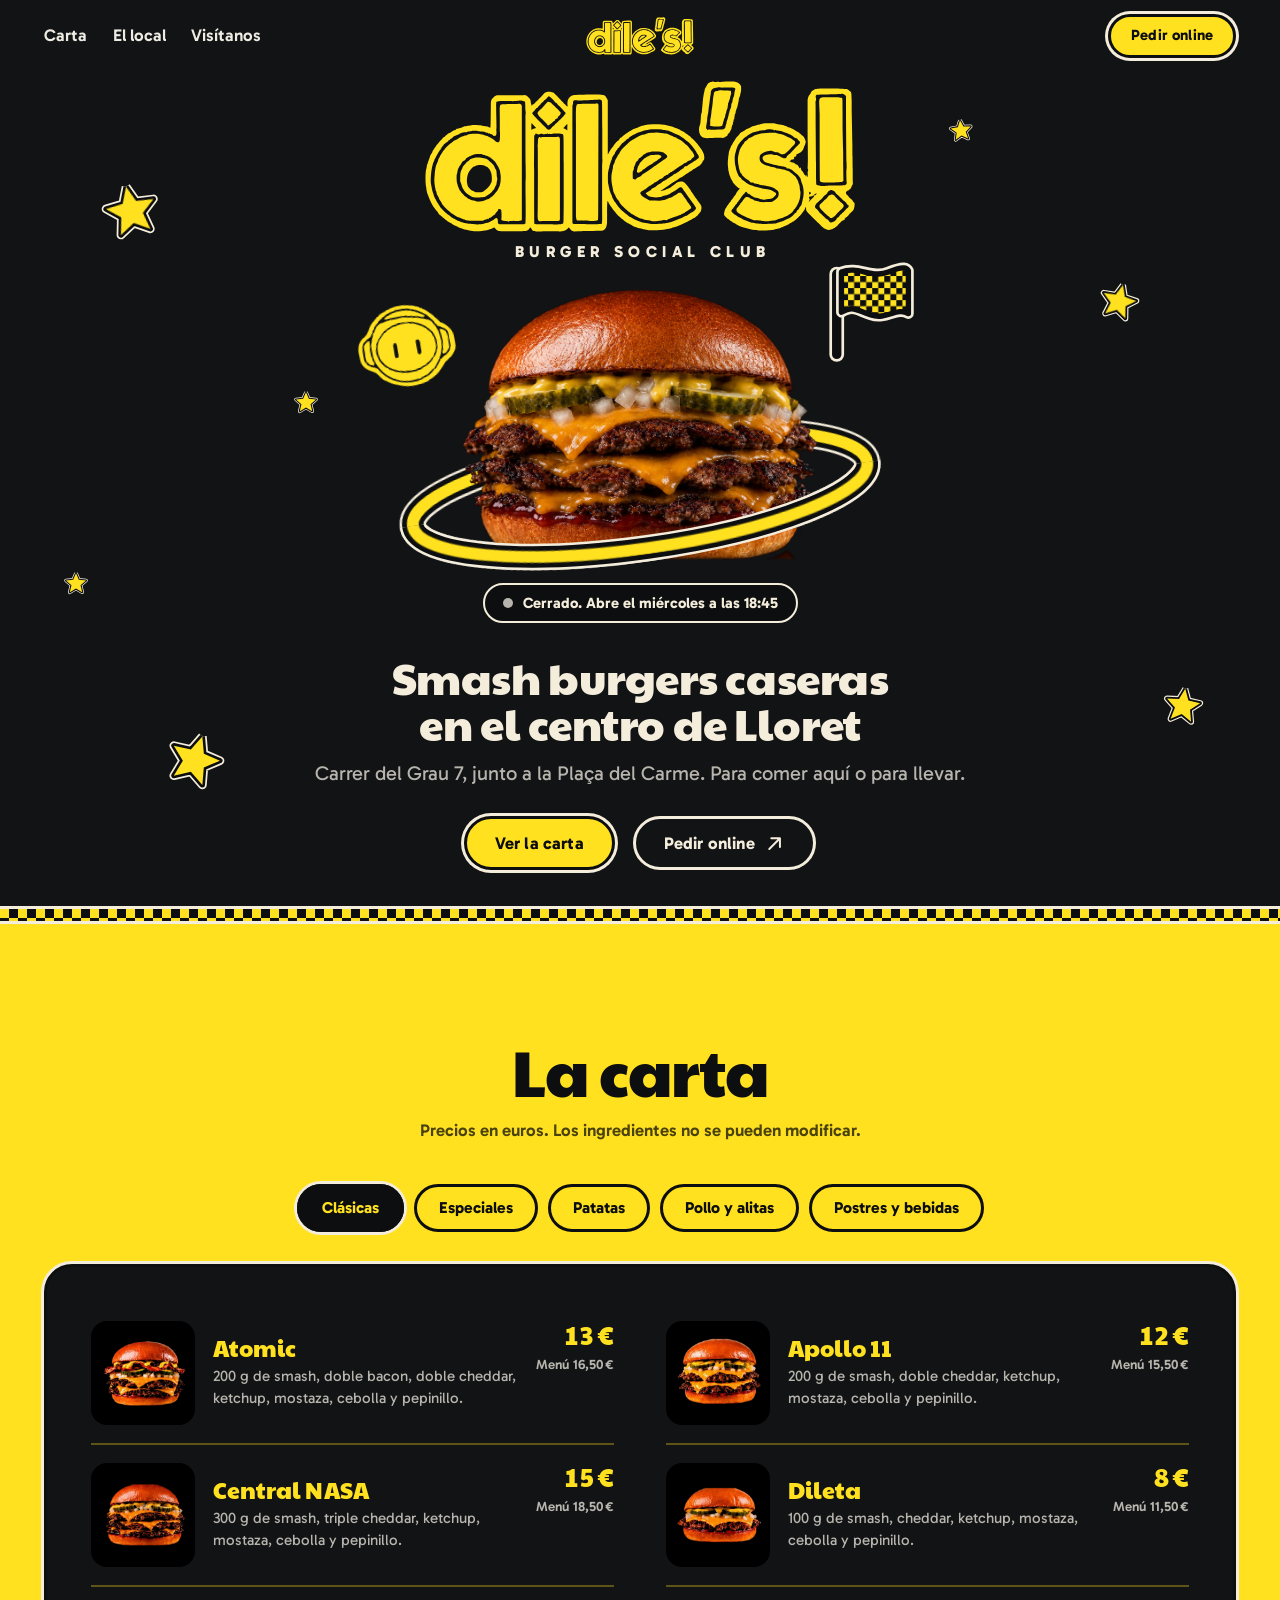
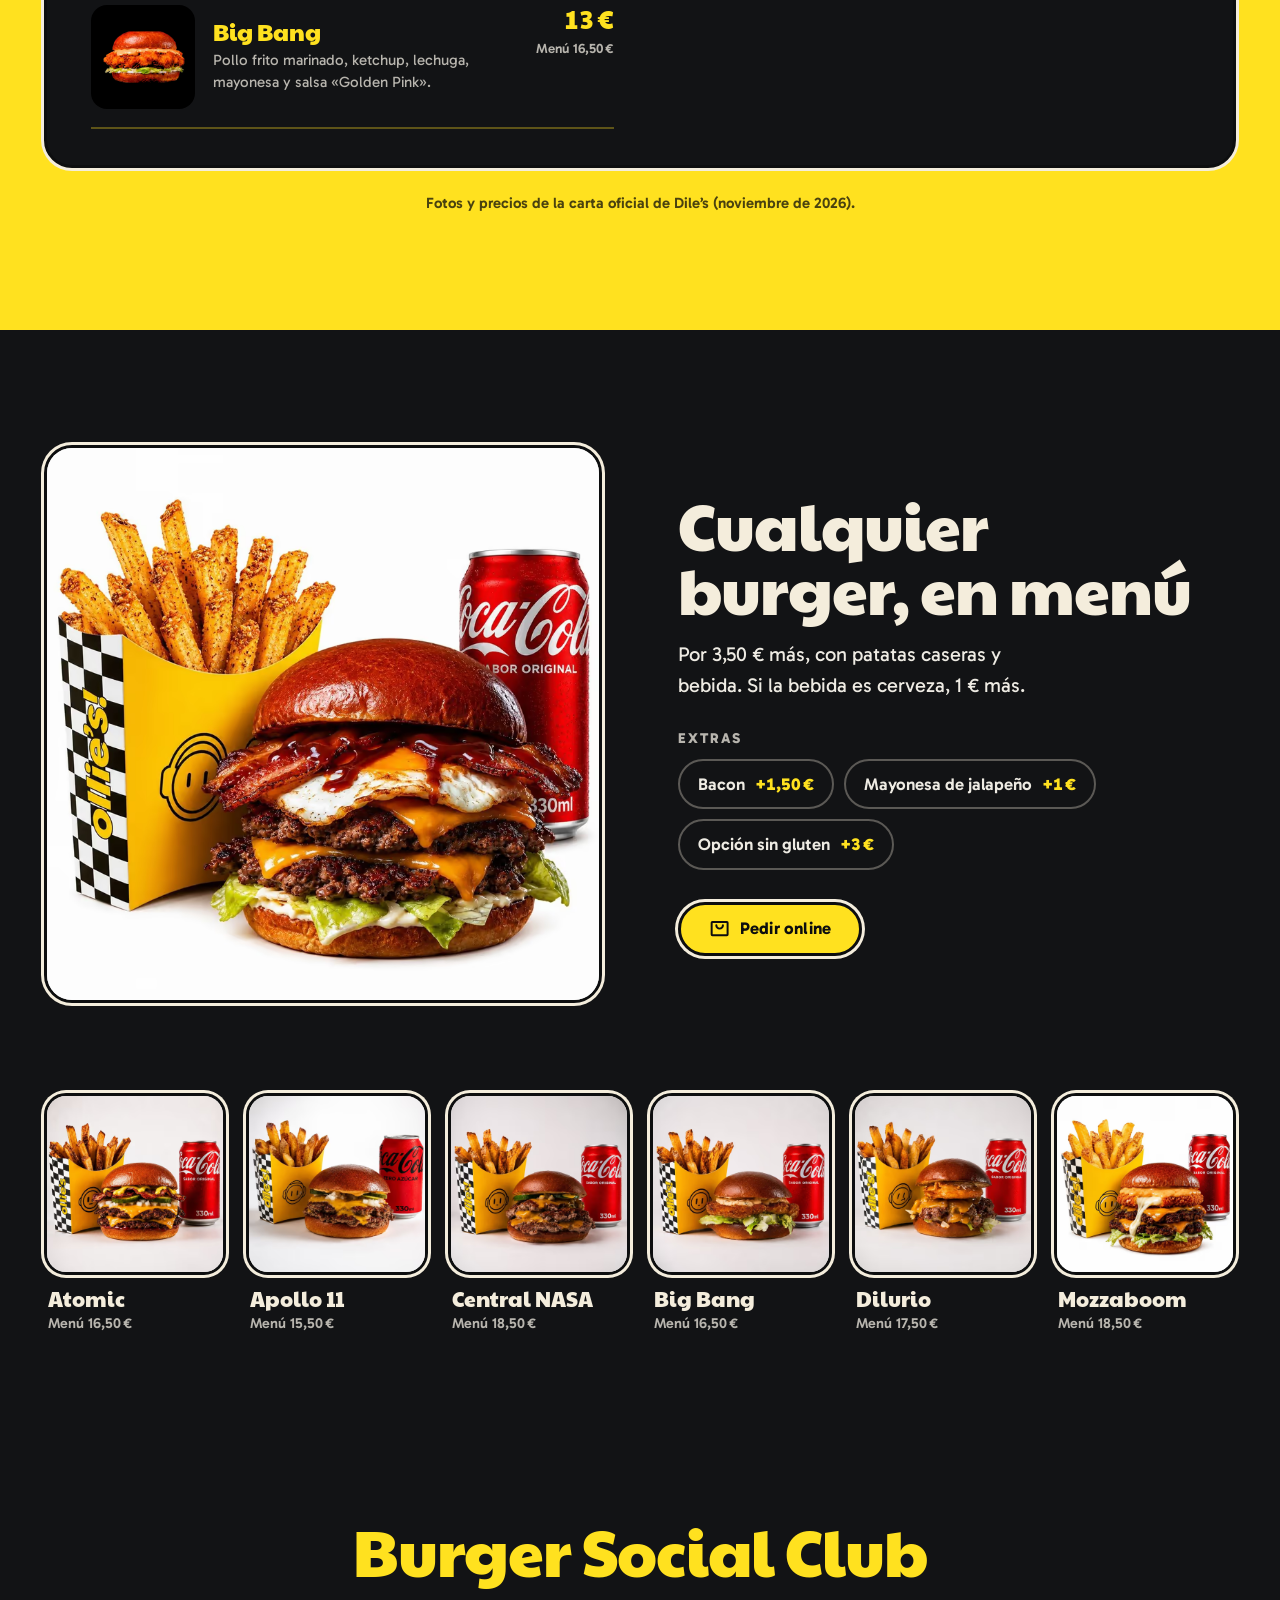
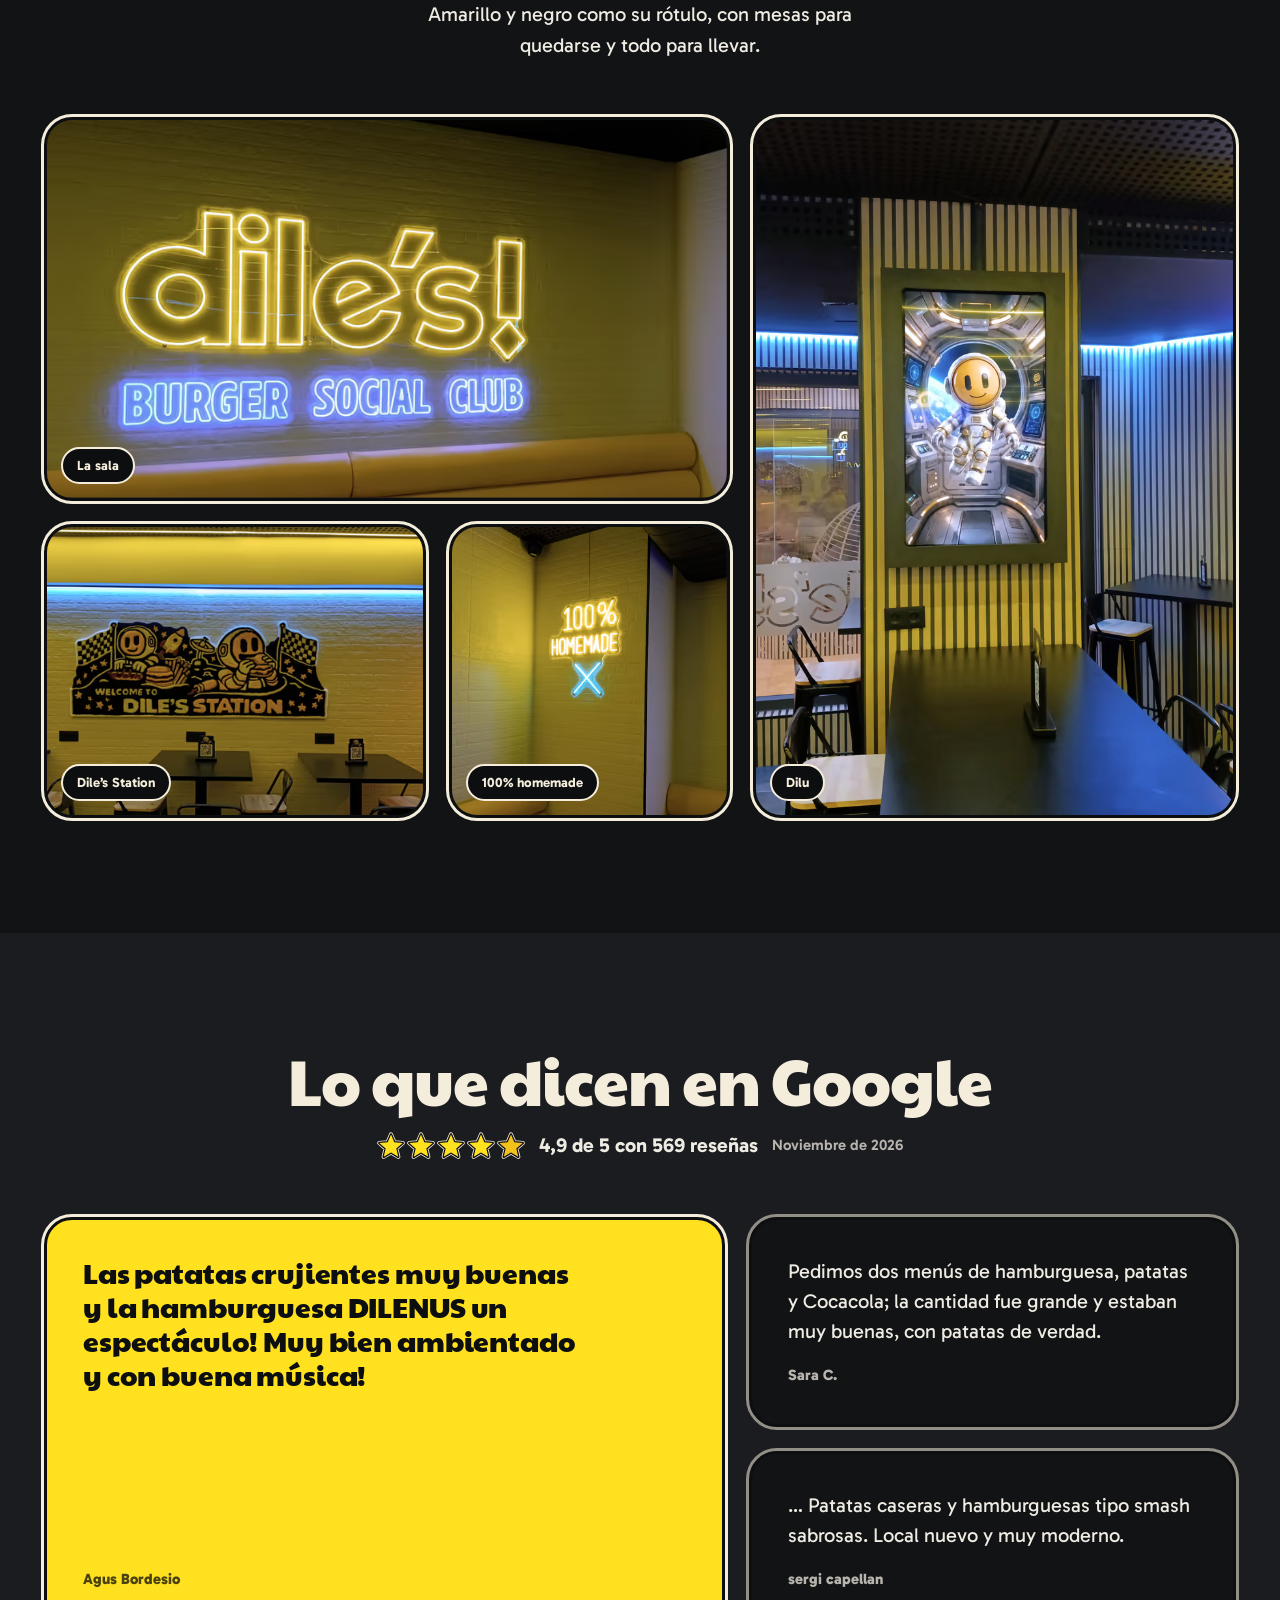
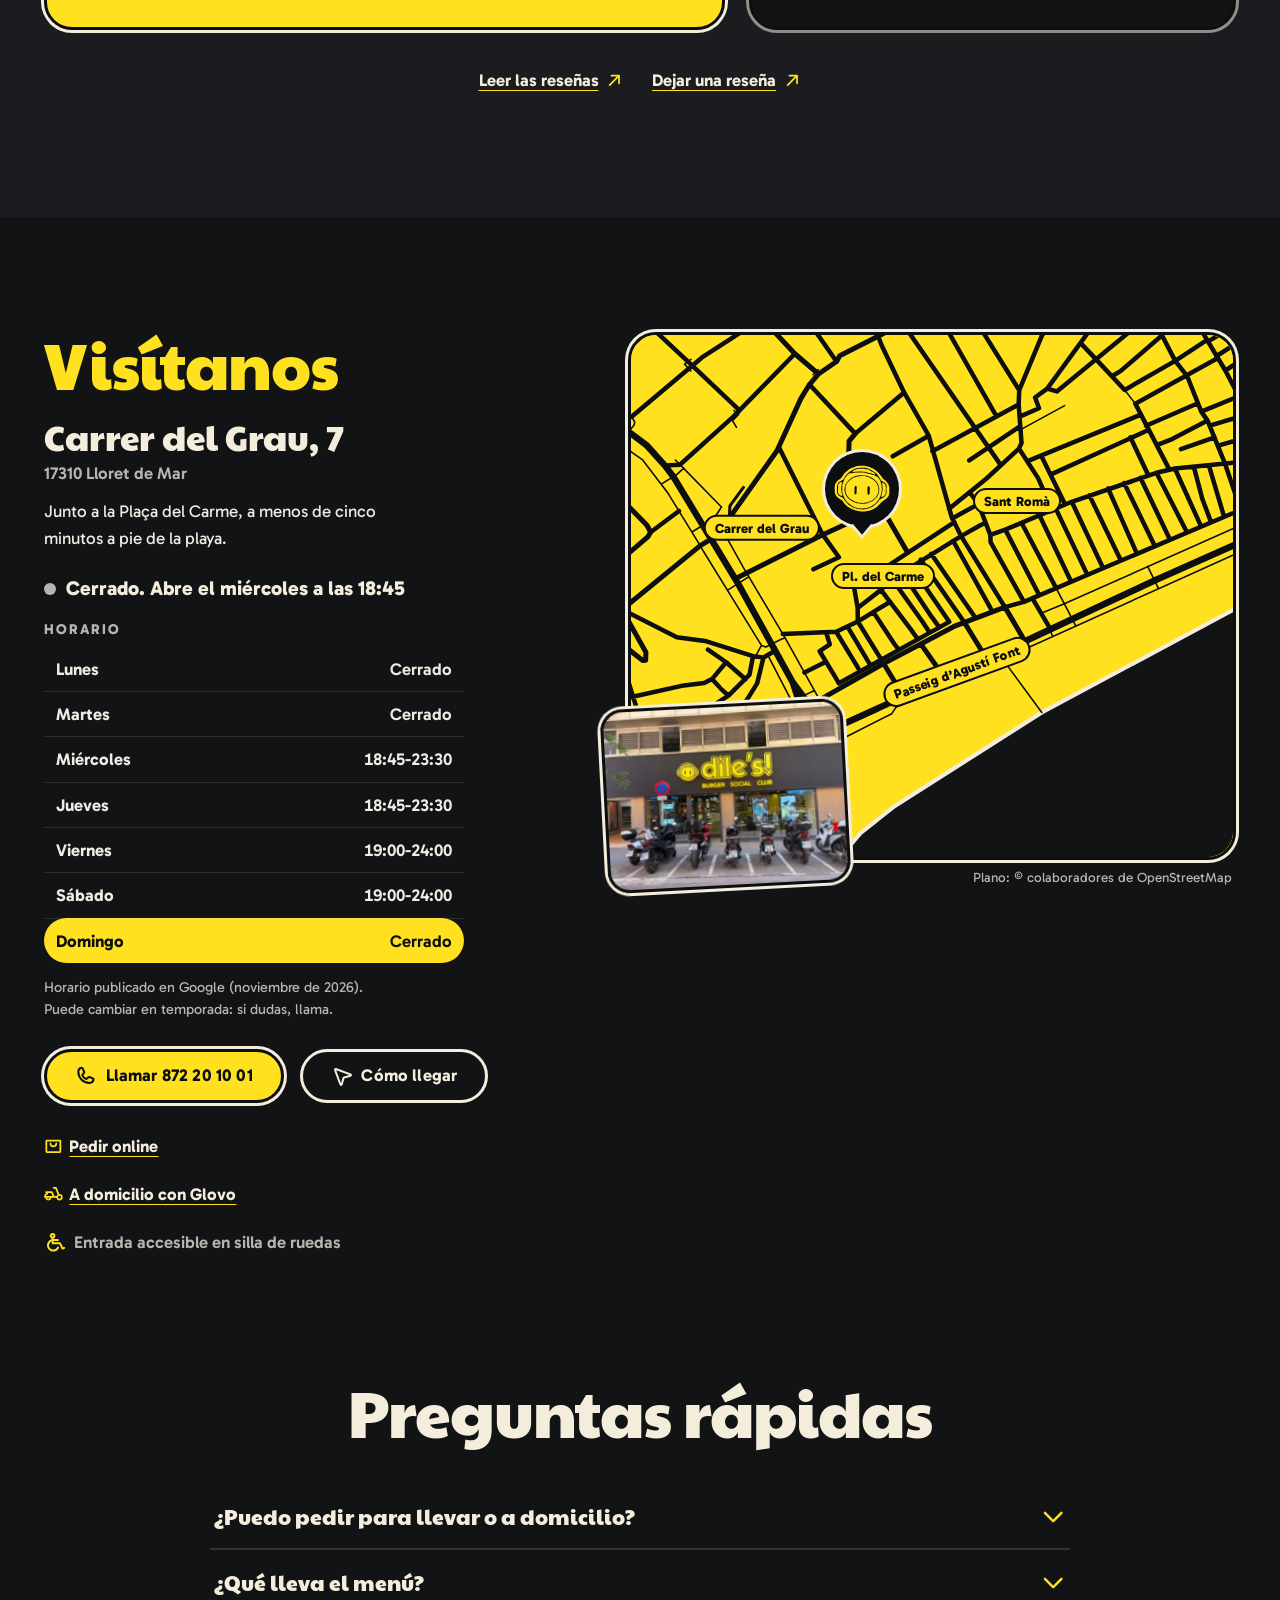
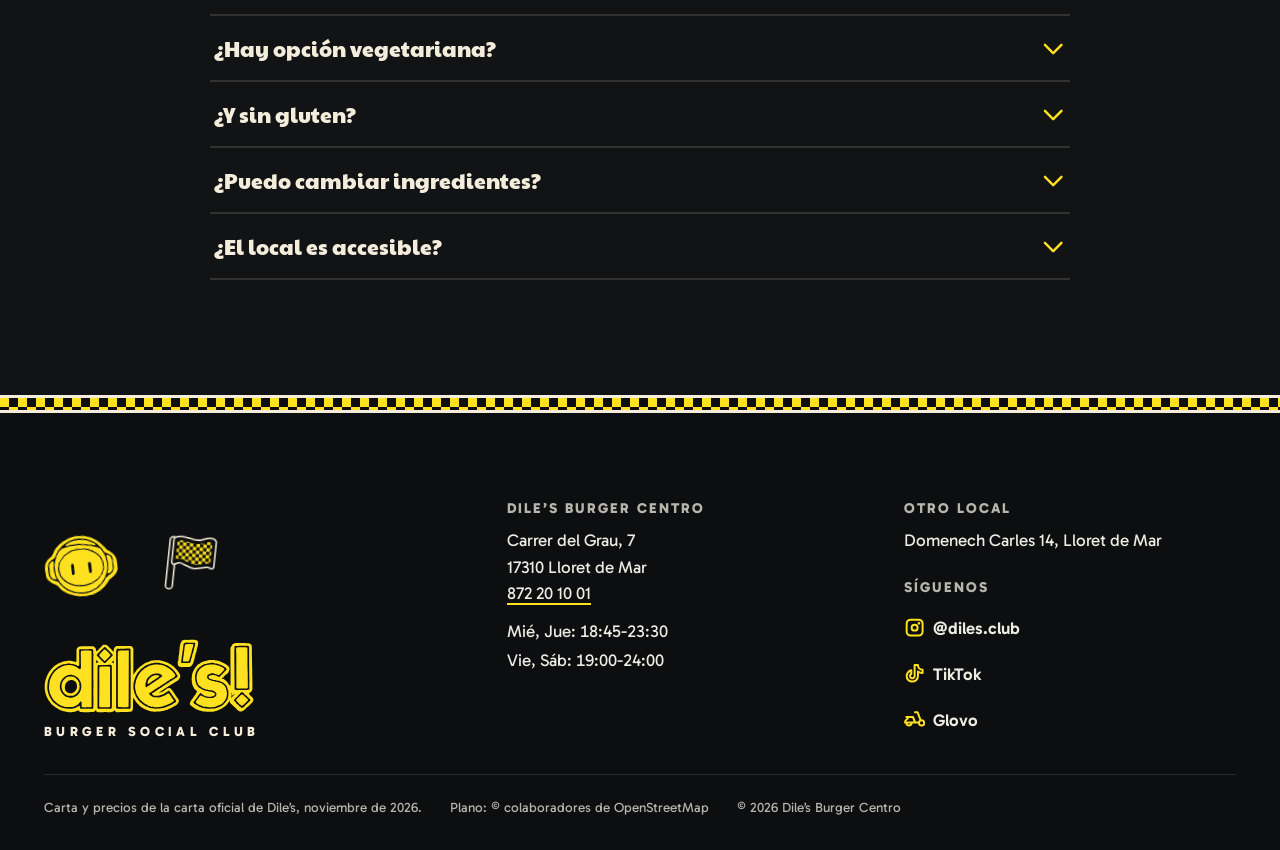
==== index.html @ 9ddbee92 "Publicar la vista previa de la web de Dile's Burger Centro Co-Authored-By: Claude Opus 5.5 <noreply@" ====
<!doctype html>
<html lang="es">
<head>
<meta charset="utf-8">
<meta name="viewport" content="width=device-width, initial-scale=1, viewport-fit=cover">
<title>Dile’s Burger Centro | Smash burgers caseras en Lloret de Mar</title>
<meta name="description" content="Smash burgers caseras, patatas, pollo y alitas en Carrer del Grau 7, en el centro de Lloret de Mar. Carta con precios, horario y pedidos online.">
<meta name="robots" content="noindex">
<meta name="theme-color" content="#121315">
<meta name="color-scheme" content="dark">
<link rel="canonical" href="https://1benamar.github.io/diles/">
<meta property="og:type" content="restaurant">
<meta property="og:title" content="Dile’s Burger Centro | Smash burgers caseras en Lloret de Mar">
<meta property="og:description" content="Smash burgers caseras, patatas, pollo y alitas en Carrer del Grau 7, en el centro de Lloret de Mar. Carta con precios, horario y pedidos online.">
<meta property="og:locale" content="es_ES">
<meta property="og:image" content="https://1benamar.github.io/diles/assets/img/compartir.jpg">
<meta property="og:image:alt" content="Fachada de Dile’s Burger Centro con el rótulo amarillo">
<meta name="twitter:card" content="summary_large_image">
<link rel="icon" href="favicon.svg" type="image/svg+xml"><link rel="icon" href="favicon-32.png" sizes="32x32"><link rel="apple-touch-icon" href="apple-touch-icon.png">
<link rel="preload" href="assets/fonts/paytone-one-latin.woff2" as="font" type="font/woff2" crossorigin>
<link rel="preload" href="assets/fonts/gabarito-latin.woff2" as="font" type="font/woff2" crossorigin>
<link rel="stylesheet" href="assets/css/fuentes.css?v=83c00f59">
<link rel="stylesheet" href="assets/css/estilos.css?v=5e9d9c88">
<script>document.documentElement.classList.add("js")</script>
<script type="application/ld+json">{"@context":"https://schema.org","@type":"Restaurant","name":"Dile's Burger Centro","servesCuisine":["Hamburguesas","Burgers"],"priceRange":"10-20 €","telephone":"+34 872 20 10 01","address":{"@type":"PostalAddress","streetAddress":"Carrer del Grau, 7","postalCode":"17310","addressLocality":"Lloret de Mar","addressRegion":"Girona","addressCountry":"ES"},"geo":{"@type":"GeoCoordinates","latitude":41.6994432,"longitude":2.8456427},"openingHoursSpecification":[{"@type":"OpeningHoursSpecification","dayOfWeek":"Wednesday","opens":"18:45","closes":"23:30"},{"@type":"OpeningHoursSpecification","dayOfWeek":"Thursday","opens":"18:45","closes":"23:30"},{"@type":"OpeningHoursSpecification","dayOfWeek":"Friday","opens":"19:00","closes":"23:59"},{"@type":"OpeningHoursSpecification","dayOfWeek":"Saturday","opens":"19:00","closes":"23:59"}],"sameAs":["https://www.instagram.com/diles.club/","https://www.tiktok.com/@diles.club"],"hasMenu":"https://1benamar.github.io/diles/#carta","url":"https://1benamar.github.io/diles/"}</script>
<script type="application/json" id="datos-web">{"lang":"es","horario":{"3":["18:45","23:30"],"4":["18:45","23:30"],"5":["19:00","24:00"],"6":["19:00","24:00"]},"estado":{"abierto":"Abierto hasta las {hora}","abiertoMedianoche":"Abierto hasta medianoche","abreHoy":"Abre hoy a las {hora}","abreManana":"Cerrado. Abre mañana a las {hora}","abreDia":"Cerrado. Abre el {dia} a las {hora}"},"dias":["domingo","lunes","martes","miércoles","jueves","viernes","sábado"]}</script>
</head>
<body>
<svg class="simbolos" aria-hidden="true" focusable="false" width="0" height="0">
<defs>
<symbol id="dilu" viewBox="206 261 776 653"><path fill="#111214" fill-rule="evenodd" d="M579 270C576 270 568 271 560 271C545 272 532 275 514 280C510 281 506 282 504 282C501 283 495 285 491 287C486 289 477 292 473 294C461 297 454 300 450 303C447 305 443 306 441 307C434 308 429 311 425 315C423 318 419 320 412 324C404 328 401 330 399 333C397 335 393 338 390 340C387 342 384 345 382 347C380 350 378 352 374 353C365 358 337 390 330 405C330 407 328 410 326 412C324 414 321 418 320 421C318 424 315 428 314 430C312 432 309 435 308 437C304 443 301 446 294 451C290 453 285 457 284 458C282 460 277 463 273 464C270 466 265 469 262 472C260 474 256 477 254 479C243 489 229 509 226 518C226 521 224 525 223 528C221 532 219 539 216 559C213 573 217 648 220 656C221 658 222 662 223 664C224 671 227 676 232 683C234 686 237 690 237 692C240 696 261 717 267 720C274 724 279 727 282 729C283 730 287 733 291 735C300 739 304 742 305 744C306 744 307 745 308 745C311 746 315 750 325 760C326 762 327 763 327 764C327 765 328 766 330 767C333 770 343 786 345 789C345 790 347 793 349 795C353 799 365 813 371 820C373 822 377 825 379 826C382 827 386 830 389 832C394 837 401 841 410 847C413 849 418 852 421 854C424 856 426 857 426 857C427 857 430 859 434 862C438 864 443 866 444 866C445 866 446 866 446 867C447 868 456 872 464 875C468 876 471 878 472 879C473 879 477 881 482 883C506 892 514 894 523 896C528 897 534 898 536 899C555 906 621 907 653 902C673 899 709 890 715 887C716 887 720 885 725 883C729 881 736 878 740 877C743 875 748 873 749 873C755 871 790 849 797 843C798 842 800 840 802 839C804 838 806 836 808 835C809 833 811 831 813 830C819 825 849 795 857 785C867 772 871 768 881 763C885 761 890 758 892 756C893 755 897 752 899 751C911 743 919 738 925 733C927 731 930 728 932 727C934 727 935 726 935 725C935 725 938 721 941 718C958 700 966 685 970 669C970 664 972 658 972 656C974 649 974 590 973 577C972 562 969 552 967 547C966 545 965 543 965 542C965 540 953 517 950 514C949 512 948 510 947 509C946 507 943 504 941 501C939 499 937 496 937 496C937 495 935 494 932 492C930 490 926 486 924 483C920 477 907 467 899 463C897 462 895 460 894 460C893 459 892 458 892 458C890 458 882 449 882 447C882 446 880 443 878 441C876 438 873 434 872 432C869 427 864 420 855 411C852 407 849 403 848 400C842 389 786 334 779 332C777 332 775 330 772 327C769 323 767 322 763 320C758 319 753 315 746 309C745 308 739 305 733 303C728 302 722 299 720 298C715 295 706 290 700 289C696 288 689 286 685 284C680 282 670 280 663 278C655 277 646 275 641 274C635 273 624 272 609 271C595 270 584 270 584 270C583 269 581 270 579 270M433 347L429 349 429 362L429 374 441 374C447 374 455 374 457 373L462 373 462 359L462 345 450 345C439 345 437 345 433 347M672 563C671 565 670 635 671 652L671 666 684 666L696 666 698 661C700 657 700 654 701 617C702 574 702 571 700 566L698 562 685 562C677 562 673 562 672 563M493 564C491 564 490 588 490 643L490 664 502 664L515 664 516 661C519 657 520 627 520 588L520 564 507 563C500 563 494 563 493 564"/><path fill="#FFE11F" fill-rule="evenodd" d="M579 270C576 270 568 271 560 271C545 272 532 275 514 280C510 281 506 282 504 282C501 283 495 285 491 287C486 289 477 292 473 294C461 297 454 300 450 303C447 305 443 306 441 307C434 308 429 311 425 315C423 318 419 320 412 324C404 328 401 330 399 333C397 335 393 338 390 340C387 342 384 345 382 347C380 350 378 352 374 353C365 358 337 390 330 405C330 407 328 410 326 412C324 414 321 418 320 421C318 424 315 428 314 430C312 432 309 435 308 437C304 443 301 446 294 451C290 453 285 457 284 458C282 460 277 463 273 464C270 466 265 469 262 472C260 474 256 477 254 479C243 489 229 509 226 518C226 521 224 525 223 528C221 532 219 543 216 560C215 564 215 573 215 582C216 591 216 604 216 613C216 631 218 653 220 656C221 657 222 661 223 664C224 671 227 676 232 683C234 686 237 690 237 692C240 696 261 717 267 720C274 724 279 727 282 729C283 730 287 733 291 735C300 739 304 742 305 744C306 744 307 745 308 745C311 746 315 750 325 760C326 762 327 763 327 764C327 765 328 766 330 767C333 770 343 786 345 789C345 790 347 793 349 795C353 799 365 813 371 820C373 822 377 825 379 826C382 827 386 830 389 832C394 837 401 841 410 847C413 849 418 852 421 854C424 856 426 857 426 857C427 857 430 859 434 862C438 864 443 866 444 866C445 866 446 866 446 867C447 868 456 872 464 875C468 876 471 878 472 879C473 879 477 881 482 883C506 892 514 894 523 896C528 897 534 898 536 899C555 906 621 907 653 902C673 899 709 890 715 887C716 887 720 885 725 883C729 881 736 878 740 877C743 875 748 873 749 873C755 871 790 849 797 843C798 842 800 840 802 839C804 838 806 836 808 835C809 833 811 831 813 830C819 825 849 795 857 785C867 772 871 768 881 763C885 761 890 758 892 756C893 755 897 752 899 751C911 743 919 738 925 733C927 731 930 728 932 727C934 727 935 726 935 725C935 725 938 721 941 718C958 700 966 685 970 669C970 664 972 658 972 656C974 649 974 590 973 577C972 562 969 552 967 547C966 545 965 543 965 542C965 540 953 517 950 514C949 512 948 510 947 509C946 507 943 504 941 501C939 499 937 496 937 496C937 495 935 494 932 492C930 490 926 486 924 483C920 477 907 467 899 463C897 462 895 460 894 460C893 459 892 458 892 458C890 458 882 449 882 447C882 446 880 443 878 441C876 438 873 434 872 432C869 427 864 420 855 411C852 407 849 403 848 400C842 389 786 334 779 332C777 332 775 330 772 327C769 323 767 322 763 320C758 319 753 315 746 309C745 308 739 305 733 303C728 302 722 299 720 298C715 295 706 290 700 289C696 288 689 286 685 284C680 282 670 280 663 278C655 277 646 275 641 274C635 273 624 272 609 271C595 270 584 270 584 270C583 269 581 270 579 270M559 299C557 299 553 300 549 302C544 303 539 304 538 304C536 304 532 305 530 306C527 306 523 307 521 307C519 307 513 309 507 311C501 312 496 314 496 314C494 314 467 328 464 330C463 331 462 332 461 332C459 332 451 336 447 339C446 341 440 344 436 346C431 348 426 351 425 353C424 354 422 355 421 355C420 355 419 356 419 356C419 358 414 363 412 363C411 363 410 364 410 364C410 366 396 380 391 382C388 384 386 385 385 389C383 392 383 393 380 392C378 392 378 392 377 395C377 396 375 399 374 400C372 402 371 404 371 404C371 407 365 416 363 417C358 418 354 426 352 435C351 441 349 444 344 447C339 451 337 454 336 459C334 465 331 468 328 468C326 468 324 468 323 469C323 469 322 470 321 470C319 470 318 472 318 473C318 475 316 476 312 477C308 478 299 482 296 485C295 485 294 486 294 486C292 486 278 496 274 500C272 502 269 504 269 504C268 504 267 504 267 505C267 506 265 508 264 510C260 514 257 521 256 528C255 530 254 533 253 534C252 536 251 538 251 541C251 544 250 549 250 553C247 564 246 637 248 641C249 643 250 645 249 647C249 651 250 656 253 656C256 656 260 661 259 664C257 668 265 679 272 684C276 686 281 690 285 693C293 699 300 703 311 706C316 708 320 710 322 712C324 714 328 717 331 718C335 720 337 722 340 726C341 729 345 734 347 738C349 741 353 747 355 750C357 754 361 760 364 763C367 766 369 769 369 770C369 770 370 771 371 772C375 777 386 789 388 792C389 793 392 796 394 797C397 797 399 799 400 800C401 804 409 813 415 816C419 818 425 823 429 826C432 829 437 832 439 833C443 834 448 837 469 849C477 853 482 855 487 856C491 857 496 858 500 860C506 862 514 865 530 869C555 877 615 879 637 874C640 873 645 872 649 872C652 871 657 870 661 868C664 867 669 865 673 864C677 863 683 861 688 859C693 858 698 856 698 856C699 856 701 855 703 853C706 852 710 850 715 850C724 848 727 846 732 842C733 840 738 837 742 835C746 834 750 831 753 828C755 826 759 822 763 820C769 816 776 810 776 808C776 807 777 807 777 807C782 807 792 800 794 795C796 792 800 788 803 785C808 780 812 775 819 766C821 762 825 758 827 756C828 755 831 751 832 749C834 743 837 740 839 740C843 740 852 735 855 732C856 730 859 727 861 727C863 726 866 724 868 722C869 721 873 720 875 719C878 718 882 716 884 715C887 713 892 710 896 707C907 701 916 692 920 685C925 673 927 669 928 664C929 662 930 658 932 656L934 653 934 625C934 610 933 595 933 592C932 588 932 585 934 579C936 570 936 557 934 547C933 543 932 538 932 536C930 528 911 507 904 505C902 505 900 503 897 501C895 499 892 497 890 496C888 495 886 493 885 493C884 491 866 482 864 482C862 482 858 476 857 471C856 466 855 465 852 462C848 459 847 458 844 449C842 445 839 439 837 436C835 434 832 430 831 427C830 425 827 421 825 419C822 417 820 413 819 412C819 410 815 405 810 400C805 394 800 387 798 384C795 380 792 377 787 374C784 371 779 368 777 366C775 364 770 360 767 358C764 355 761 353 759 353C757 352 754 350 744 343C731 334 725 330 717 327C712 326 707 323 705 321C703 320 699 318 697 317C684 314 680 313 672 309C664 306 651 303 630 300C621 299 562 298 559 299M555 313C545 314 519 321 512 324C509 325 505 326 503 327C501 327 496 329 491 332C486 334 479 337 475 339C462 345 460 348 464 353C466 355 475 357 481 357C494 355 499 354 504 353C507 352 510 352 514 353C516 353 523 353 528 353C541 352 585 353 598 354C604 355 614 355 621 356C628 357 638 358 643 360C647 361 654 362 657 363C660 363 665 364 668 365C671 366 675 367 677 367C679 367 682 368 684 368C686 369 689 370 693 371C696 371 702 372 706 374C710 375 717 376 720 377C725 377 730 379 736 382C747 387 763 392 770 392C778 392 779 383 772 377C770 376 767 373 765 371C763 369 761 368 760 368C759 368 757 367 756 366C754 364 750 362 748 361C746 360 742 357 739 355C736 352 726 347 711 339C707 337 703 334 702 334C702 333 698 332 695 331C691 329 685 327 682 325C678 324 669 321 662 320C654 318 645 316 642 315C634 313 568 311 555 313M499 367C496 367 488 369 482 369C464 372 453 374 448 376C445 377 442 377 437 377C428 376 422 378 414 383C411 385 405 390 401 392C390 399 387 401 385 408C383 411 381 414 378 416C375 419 373 422 369 429C366 437 365 438 360 442C353 447 353 448 351 456C350 464 347 472 342 479C339 482 338 487 336 493C335 498 333 505 331 509C329 513 327 518 326 520C326 522 325 525 324 528C321 534 320 547 320 591L320 632 323 644C325 650 326 659 327 663C328 670 329 673 333 682C337 688 341 698 344 705C347 711 350 717 351 719C352 721 354 725 356 728C357 732 361 737 363 739C365 741 368 745 369 748C377 760 390 776 403 788C411 797 439 818 449 823C455 826 467 833 477 838C493 847 508 852 519 854C521 854 526 855 530 857C548 864 576 865 626 861C635 860 640 860 641 861C645 863 650 862 656 858C659 856 664 853 668 852C681 849 689 847 691 845C692 844 695 843 697 843C713 840 726 835 730 829C731 827 741 820 742 820C742 820 744 819 745 818C746 816 749 815 750 815C751 815 752 814 752 814C752 810 762 805 768 805C775 805 777 803 778 795C779 793 780 792 781 791C786 789 790 786 791 782C792 780 793 778 795 776C797 775 801 771 803 767C807 761 810 758 817 750C818 748 821 744 824 741C826 738 829 735 830 735C830 734 831 732 831 729C831 724 831 723 836 720C838 718 840 716 840 715C840 714 841 711 843 708C845 704 847 700 847 697C848 695 850 690 851 688C852 685 853 681 854 679C855 677 856 673 857 670C858 668 859 664 859 662C859 659 860 658 861 657C863 656 863 655 863 650C863 647 863 643 864 641C865 638 865 632 866 626C867 621 868 613 869 609C870 603 870 600 869 594C869 590 868 580 867 572C866 563 865 552 864 546C863 541 862 533 862 529C862 523 861 520 858 513C856 508 853 500 852 494C850 489 847 483 846 480C844 478 842 474 841 471C841 467 838 463 837 462C835 460 833 456 832 454C828 439 809 423 791 416C787 414 781 412 777 410C774 408 770 407 770 407C769 407 766 406 763 404C760 402 754 401 748 400C742 399 737 397 734 395C727 391 707 385 703 385C697 385 689 384 681 381C672 378 663 375 655 375C651 374 645 373 641 372C620 365 612 365 563 366C535 367 517 367 515 366C509 365 505 365 499 367M557 404C554 406 544 408 539 408C537 408 533 409 531 410C528 410 523 411 520 411C516 411 513 411 511 413C508 414 505 415 504 415C503 415 500 416 498 418C496 419 494 420 494 420C493 420 492 421 491 422C490 422 487 424 485 424C480 425 472 429 472 430C472 431 462 437 461 436C458 434 442 443 435 451C433 454 430 456 429 456C427 456 422 460 416 468C414 471 409 476 406 479C403 482 399 486 398 488C396 490 393 493 391 494C386 496 385 499 383 506C382 511 376 518 372 518C372 518 371 519 371 520C371 522 369 525 367 528C364 532 363 534 363 537C363 539 362 543 362 545C361 547 360 550 360 553C360 556 359 558 358 560C352 566 349 601 352 616C353 620 354 626 354 628C354 631 355 634 356 637C357 639 358 643 359 646C359 652 364 665 367 672C369 674 371 680 373 684C376 687 378 692 380 693C382 694 383 697 384 699C385 701 387 704 389 705C390 706 392 709 393 711C397 717 408 728 411 730C416 732 421 737 425 742C427 744 430 747 436 750C440 752 445 755 447 757C448 758 450 759 451 759C451 759 455 761 460 764C467 769 478 775 480 775C481 775 485 777 489 779C493 780 500 783 503 783C507 784 511 785 514 787C517 789 519 790 530 791C537 792 548 793 554 795C573 799 633 800 640 796C641 795 647 793 653 793C666 790 672 789 683 784C688 782 694 780 696 779C698 779 703 777 706 775C709 773 712 771 713 771C720 771 742 759 753 749C755 748 758 746 760 744C763 743 766 741 767 739C768 737 771 734 773 733C776 731 778 728 779 725C780 722 782 720 785 718C798 711 816 684 821 665C822 662 824 658 825 657C829 654 829 652 830 639C830 631 831 623 832 617C836 598 834 574 826 554C825 549 823 542 822 539C821 530 818 525 801 502C799 499 795 494 793 491C789 486 787 484 778 476C776 474 773 471 773 470C772 468 768 465 765 463C754 456 752 455 745 448C740 443 736 441 727 437C721 434 713 430 709 428C705 426 699 423 694 421C689 420 683 417 680 416C671 413 645 408 636 408C625 408 611 406 610 405C609 404 604 404 592 404C572 404 574 404 566 403C561 403 558 403 557 404M567 416C559 416 550 418 546 419C541 419 532 421 526 422C520 423 513 425 511 426C509 427 506 428 503 428C501 429 495 431 491 433C487 435 480 438 476 439C471 440 468 442 464 445C457 451 451 454 444 457C440 458 438 460 434 464C431 468 426 472 423 475C420 477 416 481 415 483C413 487 406 494 401 496C399 497 397 500 394 504C392 508 389 512 387 514C384 516 383 518 383 521C382 523 381 526 380 528C365 549 360 603 370 645C373 657 384 679 390 687C392 689 396 694 398 697C404 706 429 731 436 735C438 736 440 738 442 739C443 740 446 743 450 744C453 746 458 749 461 751C464 753 470 756 475 758C480 760 487 763 491 766C494 768 500 771 502 771C521 777 526 778 529 778C531 778 534 779 537 780C541 782 548 783 560 783C565 783 572 784 575 785C583 787 635 786 637 784C639 784 641 783 642 783C644 783 647 782 650 781C655 779 662 778 672 776C674 776 679 774 681 773C684 772 688 770 691 769C693 768 697 767 699 767C701 767 703 766 705 765C705 764 707 763 709 763C710 763 712 762 713 761C714 760 716 759 717 759C719 757 729 751 733 748C734 747 737 746 739 745C741 744 744 743 745 742C746 741 749 739 752 738C756 736 758 735 758 733C758 732 759 731 761 730C763 730 765 728 766 726C768 722 774 718 776 718C780 718 785 712 790 702C792 697 795 691 797 689C798 687 801 684 802 681C804 679 805 677 806 677C807 677 807 676 808 674C808 673 809 670 809 669C811 666 813 660 814 656C815 653 816 651 816 649C817 648 818 646 819 643C819 641 820 637 821 635C823 629 822 583 820 574C820 570 817 561 814 553C811 545 809 538 809 537C809 536 807 533 806 530C804 527 802 524 802 524C802 523 801 522 800 520C798 519 797 517 797 516C797 515 797 514 796 514C795 514 793 511 791 507C788 503 784 499 780 496C777 493 774 490 773 487C770 482 766 478 762 476C760 475 757 472 754 470C752 467 749 465 747 464C746 463 742 461 740 459C732 454 720 447 708 441C702 438 694 434 689 432C683 429 678 427 672 426C661 424 654 421 648 419C641 415 588 413 567 416M303 498C296 499 289 503 283 510C263 531 264 526 263 570C263 584 262 602 261 609C260 622 260 625 262 638C264 656 264 656 268 658C270 659 272 661 273 664C277 673 284 680 289 682C291 682 294 683 295 684C304 690 313 692 317 689C320 687 320 673 318 669C317 667 316 665 316 664C316 663 315 660 314 657C311 650 311 645 311 634C311 627 310 625 309 625C307 625 306 619 306 588C306 560 307 556 308 555C311 553 311 550 314 517C314 511 315 505 316 504C319 498 316 496 303 498M874 511C873 516 873 522 874 529C875 531 876 538 876 544C877 550 878 565 879 577C882 602 881 610 876 628C875 632 873 641 873 647C870 671 870 672 867 676C860 687 858 694 862 700C865 706 867 706 881 700C887 697 893 695 893 695C894 695 906 683 910 677C912 675 915 671 916 669C918 667 919 665 920 663C920 662 921 659 921 658C922 656 923 642 923 624C924 600 924 593 925 590C928 584 924 549 919 541C919 539 918 537 918 537C918 536 915 532 911 528C907 524 903 520 903 519C900 517 894 513 887 511C878 507 876 507 874 511M501 552C497 554 496 555 496 559C495 562 494 563 493 563C491 563 491 566 491 590C490 604 490 627 489 640L489 663 492 665C497 668 507 669 511 667C518 663 519 660 519 623C520 605 520 587 521 581C521 570 519 560 516 557C516 556 515 554 515 553C515 550 513 549 511 551C511 552 510 552 508 551C505 550 505 550 501 552M678 557C671 559 671 564 670 616C670 664 670 666 673 666C673 666 674 667 674 668C674 674 687 675 693 669C699 663 700 659 701 642C701 610 702 597 703 589C704 576 700 562 695 559C692 558 680 556 678 557"/></symbol>
<pattern id="cuadros" width="18" height="18" patternUnits="userSpaceOnUse"><rect width="18" height="18" fill="#FFE11F"/><rect width="9" height="9" fill="#0D0E0F"/><rect x="9" y="9" width="9" height="9" fill="#0D0E0F"/></pattern>
</defs></svg>
<a class="saltar" href="#contenido">Saltar al contenido</a>
<header class="cabecera" data-cabecera>
<div class="cabecera__fila">
<nav class="cabecera__nav" aria-label="Principal"><a href="#carta">Carta</a><a href="#local">El local</a><a href="#visita">Visítanos</a></nav>
<a class="cabecera__marca" href="#inicio" aria-label="Dile’s Burger Centro, inicio"><img src="assets/logo/dile-palabra.svg?v=bd2a161d" alt="" width="2508" height="886"></a>
<div class="cabecera__acciones"><a class="boton boton--peq" href="https://www.dilesburger.com" target="_blank" rel="noopener"><span>Pedir online</span><span class="vh"> (se abre en otra pestaña)</span></a></div>
<button class="cabecera__abrir" type="button" aria-expanded="false" aria-controls="menu-movil" data-abrir-menu><svg class="icono icono--list" viewBox="0 0 256 256" aria-hidden="true" focusable="false" fill="currentColor"><path d="M228,128a12,12,0,0,1-12,12H40a12,12,0,0,1,0-24H216A12,12,0,0,1,228,128ZM40,76H216a12,12,0,0,0,0-24H40a12,12,0,0,0,0,24ZM216,180H40a12,12,0,0,0,0,24H216a12,12,0,0,0,0-24Z"/></svg><span class="vh">Abrir el menú</span></button>
</div>
</header>
<div class="menu-movil" id="menu-movil" role="dialog" aria-modal="true" aria-label="Principal" hidden data-menu>
<div class="menu-movil__cabeza"><svg class="menu-movil__dilu" viewBox="0 0 776 653" aria-hidden="true" focusable="false"><use href="#dilu"/></svg><button class="cabecera__abrir" type="button" data-cerrar-menu><svg class="icono icono--x" viewBox="0 0 256 256" aria-hidden="true" focusable="false" fill="currentColor"><path d="M208.49,191.51a12,12,0,0,1-17,17L128,145,64.49,208.49a12,12,0,0,1-17-17L111,128,47.51,64.49a12,12,0,0,1,17-17L128,111l63.51-63.52a12,12,0,0,1,17,17L145,128Z"/></svg><span class="vh">Cerrar el menú</span></button></div>
<nav class="menu-movil__nav" aria-label="Principal"><a href="#carta">Carta</a><a href="#local">El local</a><a href="#visita">Visítanos</a><a href="#opiniones">Opiniones</a></nav>
<div class="menu-movil__botones"><a class="boton" href="https://www.dilesburger.com" target="_blank" rel="noopener"><svg class="icono icono--shopping-bag" viewBox="0 0 256 256" aria-hidden="true" focusable="false" fill="currentColor"><path d="M216,36H40A20,20,0,0,0,20,56V200a20,20,0,0,0,20,20H216a20,20,0,0,0,20-20V56A20,20,0,0,0,216,36Zm-4,160H44V60H212ZM76,88a12,12,0,0,1,24,0,28,28,0,0,0,56,0,12,12,0,0,1,24,0A52,52,0,0,1,76,88Z"/></svg><span>Pedir online</span><span class="vh"> (se abre en otra pestaña)</span></a><a class="boton boton--hueco" href="tel:+34872201001"><svg class="icono icono--phone" viewBox="0 0 256 256" aria-hidden="true" focusable="false" fill="currentColor"><path d="M224,154.8l-47.09-21.11-.18-.08a19.94,19.94,0,0,0-19,1.75,13.08,13.08,0,0,0-1.12.84l-22.31,19c-13-7.05-26.43-20.37-33.49-33.21l19.06-22.66a11.76,11.76,0,0,0,.85-1.15,20,20,0,0,0,1.66-18.83,1.42,1.42,0,0,1-.08-.18L101.2,32A20.06,20.06,0,0,0,80.42,20.15,60.27,60.27,0,0,0,28,80c0,81.61,66.39,148,148,148a60.27,60.27,0,0,0,59.85-52.42A20.06,20.06,0,0,0,224,154.8ZM176,204A124.15,124.15,0,0,1,52,80,36.29,36.29,0,0,1,80.48,44.46l18.82,42L80.14,109.28a12,12,0,0,0-.86,1.16A20,20,0,0,0,78,130.08c9.42,19.28,28.83,38.56,48.31,48A20,20,0,0,0,146,176.63a11.63,11.63,0,0,0,1.11-.85l22.43-19.07,42,18.81A36.29,36.29,0,0,1,176,204Z"/></svg><span>872 20 10 01</span></a></div>
</div>
<main id="contenido">
<section class="portada" id="inicio" aria-labelledby="portada-titulo">
<div class="portada__cielo" aria-hidden="true"><svg class="estrella estrella--e1 estrella--grande" viewBox="0 0 100 100" aria-hidden="true" focusable="false"><path class="estrella__borde" d="M50.0 9.0L61.8 36.8L91.8 39.4L69.0 59.2L75.9 88.6L50.0 73.0L24.1 88.6L31.0 59.2L8.2 39.4L38.2 36.8Z" pathLength="1"/><path class="estrella__linea" d="M50.0 9.0L61.8 36.8L91.8 39.4L69.0 59.2L75.9 88.6L50.0 73.0L24.1 88.6L31.0 59.2L8.2 39.4L38.2 36.8Z" pathLength="1"/><path class="estrella__pelo" d="M50.0 9.0L61.8 36.8L91.8 39.4L69.0 59.2L75.9 88.6L50.0 73.0L24.1 88.6L31.0 59.2L8.2 39.4L38.2 36.8Z"/></svg><svg class="estrella estrella--e2 " viewBox="0 0 100 100" aria-hidden="true" focusable="false"><path class="estrella__borde" d="M50.0 9.0L61.8 36.8L91.8 39.4L69.0 59.2L75.9 88.6L50.0 73.0L24.1 88.6L31.0 59.2L8.2 39.4L38.2 36.8Z" pathLength="1"/><path class="estrella__linea" d="M50.0 9.0L61.8 36.8L91.8 39.4L69.0 59.2L75.9 88.6L50.0 73.0L24.1 88.6L31.0 59.2L8.2 39.4L38.2 36.8Z" pathLength="1"/><path class="estrella__pelo" d="M50.0 9.0L61.8 36.8L91.8 39.4L69.0 59.2L75.9 88.6L50.0 73.0L24.1 88.6L31.0 59.2L8.2 39.4L38.2 36.8Z"/></svg><svg class="estrella estrella--e3 estrella--peq" viewBox="0 0 100 100" aria-hidden="true" focusable="false"><path class="estrella__borde" d="M50.0 9.0L61.8 36.8L91.8 39.4L69.0 59.2L75.9 88.6L50.0 73.0L24.1 88.6L31.0 59.2L8.2 39.4L38.2 36.8Z" pathLength="1"/><path class="estrella__linea" d="M50.0 9.0L61.8 36.8L91.8 39.4L69.0 59.2L75.9 88.6L50.0 73.0L24.1 88.6L31.0 59.2L8.2 39.4L38.2 36.8Z" pathLength="1"/><path class="estrella__pelo" d="M50.0 9.0L61.8 36.8L91.8 39.4L69.0 59.2L75.9 88.6L50.0 73.0L24.1 88.6L31.0 59.2L8.2 39.4L38.2 36.8Z"/></svg><svg class="estrella estrella--e4 estrella--peq" viewBox="0 0 100 100" aria-hidden="true" focusable="false"><path class="estrella__borde" d="M50.0 9.0L61.8 36.8L91.8 39.4L69.0 59.2L75.9 88.6L50.0 73.0L24.1 88.6L31.0 59.2L8.2 39.4L38.2 36.8Z" pathLength="1"/><path class="estrella__linea" d="M50.0 9.0L61.8 36.8L91.8 39.4L69.0 59.2L75.9 88.6L50.0 73.0L24.1 88.6L31.0 59.2L8.2 39.4L38.2 36.8Z" pathLength="1"/><path class="estrella__pelo" d="M50.0 9.0L61.8 36.8L91.8 39.4L69.0 59.2L75.9 88.6L50.0 73.0L24.1 88.6L31.0 59.2L8.2 39.4L38.2 36.8Z"/></svg><svg class="estrella estrella--e5 " viewBox="0 0 100 100" aria-hidden="true" focusable="false"><path class="estrella__borde" d="M50.0 9.0L61.8 36.8L91.8 39.4L69.0 59.2L75.9 88.6L50.0 73.0L24.1 88.6L31.0 59.2L8.2 39.4L38.2 36.8Z" pathLength="1"/><path class="estrella__linea" d="M50.0 9.0L61.8 36.8L91.8 39.4L69.0 59.2L75.9 88.6L50.0 73.0L24.1 88.6L31.0 59.2L8.2 39.4L38.2 36.8Z" pathLength="1"/><path class="estrella__pelo" d="M50.0 9.0L61.8 36.8L91.8 39.4L69.0 59.2L75.9 88.6L50.0 73.0L24.1 88.6L31.0 59.2L8.2 39.4L38.2 36.8Z"/></svg><svg class="estrella estrella--e6 estrella--grande" viewBox="0 0 100 100" aria-hidden="true" focusable="false"><path class="estrella__borde" d="M50.0 9.0L61.8 36.8L91.8 39.4L69.0 59.2L75.9 88.6L50.0 73.0L24.1 88.6L31.0 59.2L8.2 39.4L38.2 36.8Z" pathLength="1"/><path class="estrella__linea" d="M50.0 9.0L61.8 36.8L91.8 39.4L69.0 59.2L75.9 88.6L50.0 73.0L24.1 88.6L31.0 59.2L8.2 39.4L38.2 36.8Z" pathLength="1"/><path class="estrella__pelo" d="M50.0 9.0L61.8 36.8L91.8 39.4L69.0 59.2L75.9 88.6L50.0 73.0L24.1 88.6L31.0 59.2L8.2 39.4L38.2 36.8Z"/></svg><svg class="estrella estrella--e7 estrella--peq" viewBox="0 0 100 100" aria-hidden="true" focusable="false"><path class="estrella__borde" d="M50.0 9.0L61.8 36.8L91.8 39.4L69.0 59.2L75.9 88.6L50.0 73.0L24.1 88.6L31.0 59.2L8.2 39.4L38.2 36.8Z" pathLength="1"/><path class="estrella__linea" d="M50.0 9.0L61.8 36.8L91.8 39.4L69.0 59.2L75.9 88.6L50.0 73.0L24.1 88.6L31.0 59.2L8.2 39.4L38.2 36.8Z" pathLength="1"/><path class="estrella__pelo" d="M50.0 9.0L61.8 36.8L91.8 39.4L69.0 59.2L75.9 88.6L50.0 73.0L24.1 88.6L31.0 59.2L8.2 39.4L38.2 36.8Z"/></svg></div>
<div class="portada__cartel">
<p class="portada__marca"><img class="portada__palabra" src="assets/logo/dile-palabra.svg?v=bd2a161d" alt="dile’s!" width="2508" height="886" fetchpriority="high"><span class="portada__club">Burger Social Club</span></p>
<div class="portada__planeta">
<svg class="anillo anillo--detras" viewBox="0 0 1000 300" aria-hidden="true" focusable="false"><ellipse class="anillo__borde" cx="500" cy="150" rx="470" ry="112" pathLength="1"/><ellipse class="anillo__linea" cx="500" cy="150" rx="470" ry="112" pathLength="1"/><ellipse class="anillo__pelo" cx="500" cy="150" rx="470" ry="112"/></svg>
<picture class="portada__burger"><source type="image/avif" srcset="assets/img/planeta-480.avif 480w, assets/img/planeta-800.avif 800w, assets/img/planeta-1200.avif 1183w" sizes="(max-width: 640px) 76vw, min(46vw, 560px)"><img src="assets/img/planeta-800.webp" srcset="assets/img/planeta-480.webp 480w, assets/img/planeta-800.webp 800w, assets/img/planeta-1200.webp 1183w" sizes="(max-width: 640px) 76vw, min(46vw, 560px)" width="800" height="610" alt="La Central NASA: triple smash con triple cheddar, pepinillo y cebolla" fetchpriority="high" decoding="async"></picture>
<svg class="anillo anillo--delante" viewBox="0 0 1000 300" aria-hidden="true" focusable="false"><ellipse class="anillo__borde" cx="500" cy="150" rx="470" ry="112" pathLength="1"/><ellipse class="anillo__linea" cx="500" cy="150" rx="470" ry="112" pathLength="1"/><ellipse class="anillo__pelo" cx="500" cy="150" rx="470" ry="112"/></svg>
<div class="portada__dilu"><svg class="dilu" viewBox="0 0 776 653" role="img" aria-label="Dilu"><use href="#dilu"/></svg></div>
<div class="portada__bandera"><svg class="bandera bandera--portada" viewBox="0 0 132 150" aria-hidden="true" focusable="false">
<rect class="bandera__mastil-borde" x="8" y="4" width="22" height="142" rx="11"/><rect class="bandera__mastil" x="12" y="8" width="14" height="134" rx="7"/>
<g class="bandera__tela"><path class="bandera__borde" d="M26 12C50 2 72 22 96 12S124 6 126 10V74C108 64 94 84 70 76S44 62 26 72Z"/><path class="bandera__cuadros" d="M26 12C50 2 72 22 96 12S124 6 126 10V74C108 64 94 84 70 76S44 62 26 72Z"/><path class="bandera__linea" d="M26 12C50 2 72 22 96 12S124 6 126 10V74C108 64 94 84 70 76S44 62 26 72Z"/></g></svg></div>
<p class="estado portada__estado" data-estado-texto>Mié y jue 18:45-23:30. Vie y sáb 19:00-24:00.</p>
</div>
<h1 class="portada__titulo" id="portada-titulo">Smash burgers caseras en el centro de Lloret</h1>
<p class="portada__datos">Carrer del Grau 7, junto a la Plaça del Carme. Para comer aquí o para llevar.</p>
<div class="portada__botones"><a class="boton" href="#carta">Ver la carta</a><a class="boton boton--hueco" href="https://www.dilesburger.com" target="_blank" rel="noopener"><span>Pedir online</span><svg class="icono icono--arrow-up-right" viewBox="0 0 256 256" aria-hidden="true" focusable="false" fill="currentColor"><path d="M204,64V168a12,12,0,0,1-24,0V93L72.49,200.49a12,12,0,0,1-17-17L163,76H88a12,12,0,0,1,0-24H192A12,12,0,0,1,204,64Z"/></svg><span class="vh"> (se abre en otra pestaña)</span></a></div>
</div>
</section>
<div class="cuadros" aria-hidden="true"></div>
<section class="carta" id="carta" aria-labelledby="carta-titulo">
<div class="contenedor">
<h2 class="carta__titulo" id="carta-titulo">La carta</h2>
<p class="carta__nota">Precios en euros. Los ingredientes no se pueden modificar.</p>
<div class="pestanas" role="tablist" aria-label="La carta" data-pestanas hidden><button class="pestana" type="button" role="tab" id="tab-clasicas" aria-controls="cat-clasicas" aria-selected="true" tabindex="0">Clásicas</button><button class="pestana" type="button" role="tab" id="tab-especiales" aria-controls="cat-especiales" aria-selected="false" tabindex="-1">Especiales</button><button class="pestana" type="button" role="tab" id="tab-patatas" aria-controls="cat-patatas" aria-selected="false" tabindex="-1">Patatas</button><button class="pestana" type="button" role="tab" id="tab-pollo" aria-controls="cat-pollo" aria-selected="false" tabindex="-1">Pollo y alitas</button><button class="pestana" type="button" role="tab" id="tab-postres" aria-controls="cat-postres" aria-selected="false" tabindex="-1">Postres y bebidas</button></div>
<div class="carta__paneles"><section class="categoria" id="cat-clasicas" role="tabpanel" aria-labelledby="tab-clasicas" tabindex="0" data-panel>
<h3 class="categoria__titulo">Clásicas</h3>
<ul class="platos"><li class="plato" id="plato-atomic" style="--i:0">
<picture class="plato__foto"><source type="image/avif" srcset="assets/img/carta/atomic.avif"><img src="assets/img/carta/atomic.webp" width="320" height="320" alt="Atomic, foto de la carta de Dile’s" loading="lazy" decoding="async"></picture><div class="plato__texto"><h4 class="plato__nombre">Atomic</h4><p class="plato__desc">200 g de smash, doble bacon, doble cheddar, ketchup, mostaza, cebolla y pepinillo.</p></div>
<p class="plato__precio"><span class="plato__euros">13 €</span><span class="plato__menu" title="Con patatas y bebida">Menú 16,50 €</span></p></li><li class="plato" id="plato-apollo-11" style="--i:1">
<picture class="plato__foto"><source type="image/avif" srcset="assets/img/carta/apollo-11.avif"><img src="assets/img/carta/apollo-11.webp" width="320" height="320" alt="Apollo 11, foto de la carta de Dile’s" loading="lazy" decoding="async"></picture><div class="plato__texto"><h4 class="plato__nombre">Apollo 11</h4><p class="plato__desc">200 g de smash, doble cheddar, ketchup, mostaza, cebolla y pepinillo.</p></div>
<p class="plato__precio"><span class="plato__euros">12 €</span><span class="plato__menu" title="Con patatas y bebida">Menú 15,50 €</span></p></li><li class="plato" id="plato-central-nasa" style="--i:2">
<picture class="plato__foto"><source type="image/avif" srcset="assets/img/carta/central-nasa.avif"><img src="assets/img/carta/central-nasa.webp" width="320" height="320" alt="Central NASA, foto de la carta de Dile’s" loading="lazy" decoding="async"></picture><div class="plato__texto"><h4 class="plato__nombre">Central NASA</h4><p class="plato__desc">300 g de smash, triple cheddar, ketchup, mostaza, cebolla y pepinillo.</p></div>
<p class="plato__precio"><span class="plato__euros">15 €</span><span class="plato__menu" title="Con patatas y bebida">Menú 18,50 €</span></p></li><li class="plato" id="plato-dileta" style="--i:3">
<picture class="plato__foto"><source type="image/avif" srcset="assets/img/carta/dileta.avif"><img src="assets/img/carta/dileta.webp" width="320" height="320" alt="Dileta, foto de la carta de Dile’s" loading="lazy" decoding="async"></picture><div class="plato__texto"><h4 class="plato__nombre">Dileta</h4><p class="plato__desc">100 g de smash, cheddar, ketchup, mostaza, cebolla y pepinillo.</p></div>
<p class="plato__precio"><span class="plato__euros">8 €</span><span class="plato__menu" title="Con patatas y bebida">Menú 11,50 €</span></p></li><li class="plato" id="plato-big-bang" style="--i:4">
<picture class="plato__foto"><source type="image/avif" srcset="assets/img/carta/big-bang.avif"><img src="assets/img/carta/big-bang.webp" width="320" height="320" alt="Big Bang, foto de la carta de Dile’s" loading="lazy" decoding="async"></picture><div class="plato__texto"><h4 class="plato__nombre">Big Bang</h4><p class="plato__desc">Pollo frito marinado, ketchup, lechuga, mayonesa y salsa «Golden Pink».</p></div>
<p class="plato__precio"><span class="plato__euros">13 €</span><span class="plato__menu" title="Con patatas y bebida">Menú 16,50 €</span></p></li></ul></section><section class="categoria" id="cat-especiales" role="tabpanel" aria-labelledby="tab-especiales" tabindex="0" data-panel>
<h3 class="categoria__titulo">Especiales</h3>
<ul class="platos"><li class="plato" id="plato-dilenus" style="--i:0">
<picture class="plato__foto"><source type="image/avif" srcset="assets/img/carta/dilenus.avif"><img src="assets/img/carta/dilenus.webp" width="320" height="320" alt="Dilenus, foto de la carta de Dile’s" loading="lazy" decoding="async"></picture><div class="plato__texto"><h4 class="plato__nombre">Dilenus</h4><p class="plato__desc">200 g de smash, doble bacon, doble cheddar, lechuga, ketchup, mayonesa, huevo y salsa barbacoa.</p></div>
<p class="plato__precio"><span class="plato__euros">14 €</span><span class="plato__menu" title="Con patatas y bebida">Menú 17,50 €</span></p></li><li class="plato" id="plato-dilurio" style="--i:1">
<picture class="plato__foto"><source type="image/avif" srcset="assets/img/carta/dilurio.avif"><img src="assets/img/carta/dilurio.webp" width="320" height="320" alt="Dilurio, foto de la carta de Dile’s" loading="lazy" decoding="async"></picture><div class="plato__texto"><h4 class="plato__nombre">Dilurio</h4><p class="plato__desc">200 g de smash, doble cheddar, ketchup, lechuga, mayonesa y patata de Olot (queso de cabra y cebolla).</p></div>
<p class="plato__precio"><span class="plato__euros">14 €</span><span class="plato__menu" title="Con patatas y bebida">Menú 17,50 €</span></p></li><li class="plato" id="plato-mozzaboom" style="--i:2">
<picture class="plato__foto"><source type="image/avif" srcset="assets/img/carta/mozzaboom.avif"><img src="assets/img/carta/mozzaboom.webp" width="320" height="320" alt="Mozzaboom, foto de la carta de Dile’s" loading="lazy" decoding="async"></picture><div class="plato__texto"><h4 class="plato__nombre">Mozzaboom</h4><p class="plato__desc">200 g de smash, doble cheddar, ketchup, lechuga, mozzarella rebozada en Cheetos® y mayonesa de sriracha.</p><p class="plato__marcas"><span class="marca"><svg class="icono icono--pepper" viewBox="0 0 256 256" aria-hidden="true" focusable="false" fill="currentColor"><path d="M170.56,36.82A44.08,44.08,0,0,0,128,4a12,12,0,0,0,0,24,20,20,0,0,1,17.09,9.66A68.11,68.11,0,0,0,92,104c0,21.74-5.83,40.14-17.32,54.69-12.22,15.47-31.18,27.08-56.34,34.49a20,20,0,0,0,2.2,38.91A268.22,268.22,0,0,0,66.64,236c41.61,0,88-9.38,120.21-36.38C214.16,176.72,228,144.55,228,104h0A68.11,68.11,0,0,0,170.56,36.82ZM160,60a44,44,0,0,1,40.32,26.41L192,90.58,165.37,77.26a12,12,0,0,0-10.74,0L128,90.58l-8.32-4.17A44,44,0,0,1,160,60Zm11.43,121.23c-17.4,14.59-42.33,24.47-72.1,28.58a251.28,251.28,0,0,1-58.21.89c46.68-18.51,72.28-52.54,74.68-99.39l6.83,3.42a12.07,12.07,0,0,0,10.74,0L160,101.41l26.63,13.32a12.07,12.07,0,0,0,10.74,0l6.43-3.22C202.24,141.07,191.38,164.5,171.43,181.23Z"/></svg>Picante</span></p></div>
<p class="plato__precio"><span class="plato__euros">15 €</span><span class="plato__menu" title="Con patatas y bebida">Menú 18,50 €</span></p></li><li class="plato" id="plato-green-chili" style="--i:3">
<picture class="plato__foto"><source type="image/avif" srcset="assets/img/carta/green-chili.avif"><img src="assets/img/carta/green-chili.webp" width="320" height="320" alt="Green Chili, foto de la carta de Dile’s" loading="lazy" decoding="async"></picture><div class="plato__texto"><h4 class="plato__nombre">Green Chili</h4><p class="plato__desc">200 g de smash, doble cheddar, lechuga, aros de cebolla crujientes y mayonesa de jalapeño.</p><p class="plato__marcas"><span class="marca"><svg class="icono icono--pepper" viewBox="0 0 256 256" aria-hidden="true" focusable="false" fill="currentColor"><path d="M170.56,36.82A44.08,44.08,0,0,0,128,4a12,12,0,0,0,0,24,20,20,0,0,1,17.09,9.66A68.11,68.11,0,0,0,92,104c0,21.74-5.83,40.14-17.32,54.69-12.22,15.47-31.18,27.08-56.34,34.49a20,20,0,0,0,2.2,38.91A268.22,268.22,0,0,0,66.64,236c41.61,0,88-9.38,120.21-36.38C214.16,176.72,228,144.55,228,104h0A68.11,68.11,0,0,0,170.56,36.82ZM160,60a44,44,0,0,1,40.32,26.41L192,90.58,165.37,77.26a12,12,0,0,0-10.74,0L128,90.58l-8.32-4.17A44,44,0,0,1,160,60Zm11.43,121.23c-17.4,14.59-42.33,24.47-72.1,28.58a251.28,251.28,0,0,1-58.21.89c46.68-18.51,72.28-52.54,74.68-99.39l6.83,3.42a12.07,12.07,0,0,0,10.74,0L160,101.41l26.63,13.32a12.07,12.07,0,0,0,10.74,0l6.43-3.22C202.24,141.07,191.38,164.5,171.43,181.23Z"/></svg>Picante</span></p></div>
<p class="plato__precio"><span class="plato__euros">13 €</span><span class="plato__menu" title="Con patatas y bebida">Menú 16,50 €</span></p></li><li class="plato" id="plato-korean-red" style="--i:4">
<picture class="plato__foto"><source type="image/avif" srcset="assets/img/carta/korean-red.avif"><img src="assets/img/carta/korean-red.webp" width="320" height="320" alt="Korean Red, foto de la carta de Dile’s" loading="lazy" decoding="async"></picture><div class="plato__texto"><h4 class="plato__nombre">Korean Red</h4><p class="plato__desc">Pollo frito marinado «Honey Hot», lechuga, mayonesa, pepinillos y salsa asiática casera.</p></div>
<p class="plato__precio"><span class="plato__euros">14 €</span><span class="plato__menu" title="Con patatas y bebida">Menú 17,50 €</span></p></li><li class="plato" id="plato-soul-chili" style="--i:5">
<picture class="plato__foto"><source type="image/avif" srcset="assets/img/carta/soul-chili.avif"><img src="assets/img/carta/soul-chili.webp" width="320" height="320" alt="Soul Chili, foto de la carta de Dile’s" loading="lazy" decoding="async"></picture><div class="plato__texto"><h4 class="plato__nombre">Soul Chili</h4><p class="plato__desc">Pollo frito marinado, ketchup, lechuga, mayonesa y mayonesa de jalapeño.</p><p class="plato__marcas"><span class="marca"><svg class="icono icono--pepper" viewBox="0 0 256 256" aria-hidden="true" focusable="false" fill="currentColor"><path d="M170.56,36.82A44.08,44.08,0,0,0,128,4a12,12,0,0,0,0,24,20,20,0,0,1,17.09,9.66A68.11,68.11,0,0,0,92,104c0,21.74-5.83,40.14-17.32,54.69-12.22,15.47-31.18,27.08-56.34,34.49a20,20,0,0,0,2.2,38.91A268.22,268.22,0,0,0,66.64,236c41.61,0,88-9.38,120.21-36.38C214.16,176.72,228,144.55,228,104h0A68.11,68.11,0,0,0,170.56,36.82ZM160,60a44,44,0,0,1,40.32,26.41L192,90.58,165.37,77.26a12,12,0,0,0-10.74,0L128,90.58l-8.32-4.17A44,44,0,0,1,160,60Zm11.43,121.23c-17.4,14.59-42.33,24.47-72.1,28.58a251.28,251.28,0,0,1-58.21.89c46.68-18.51,72.28-52.54,74.68-99.39l6.83,3.42a12.07,12.07,0,0,0,10.74,0L160,101.41l26.63,13.32a12.07,12.07,0,0,0,10.74,0l6.43-3.22C202.24,141.07,191.38,164.5,171.43,181.23Z"/></svg>Picante</span></p></div>
<p class="plato__precio"><span class="plato__euros">13 €</span><span class="plato__menu" title="Con patatas y bebida">Menú 16,50 €</span></p></li><li class="plato" id="plato-terra-vega" style="--i:6">
<picture class="plato__foto"><source type="image/avif" srcset="assets/img/carta/terra-vega.avif"><img src="assets/img/carta/terra-vega.webp" width="320" height="320" alt="Terra Vega, foto de la carta de Dile’s" loading="lazy" decoding="async"></picture><div class="plato__texto"><h4 class="plato__nombre">Terra Vega</h4><p class="plato__desc">Doble patata de Olot (queso de cabra y cebolla), ketchup, lechuga y mayonesa.</p><p class="plato__marcas"><span class="marca"><svg class="icono icono--leaf" viewBox="0 0 256 256" aria-hidden="true" focusable="false" fill="currentColor"><path d="M227.42,39.86a12,12,0,0,0-11.28-11.28c-39.6-2.33-74.59,2.34-104,13.87C84,53.48,62.31,70.58,49.39,91.9c-17.62,29.11-17.66,64.45-.45,98.19L31.51,207.52a12,12,0,0,0,17,17l17.43-17.43c16.74,8.54,33.88,12.85,50.45,12.85a91.31,91.31,0,0,0,47.74-13.3c21.32-12.92,38.42-34.62,49.45-62.75C225.08,114.46,229.75,79.46,227.42,39.86ZM151.66,186.08C131.57,198.25,108,199.17,83.94,189l84.54-84.54a12,12,0,1,0-17-17L67,172.06c-10.14-24-9.22-47.63,3-67.72,20.91-34.53,70.54-53.72,134-52.25C205.38,115.53,186.19,165.17,151.66,186.08Z"/></svg>Vegetariana</span></p></div>
<p class="plato__precio"><span class="plato__euros">13 €</span><span class="plato__menu" title="Con patatas y bebida">Menú 16,50 €</span></p></li><li class="plato" id="plato-mini-kid" style="--i:7">
<picture class="plato__foto"><source type="image/avif" srcset="assets/img/carta/mini-kid.avif"><img src="assets/img/carta/mini-kid.webp" width="258" height="258" alt="Mini Kid, foto de la carta de Dile’s" loading="lazy" decoding="async"></picture><div class="plato__texto"><h4 class="plato__nombre">Mini Kid</h4><p class="plato__desc">Slider de 50 g de smash, cheddar, ketchup y mayonesa.</p></div>
<p class="plato__precio"><span class="plato__euros">3,90 €</span></p></li></ul></section><section class="categoria" id="cat-patatas" role="tabpanel" aria-labelledby="tab-patatas" tabindex="0" data-panel>
<h3 class="categoria__titulo">Patatas</h3>
<ul class="platos"><li class="plato" id="plato-golden-bacon" style="--i:0">
<picture class="plato__foto"><source type="image/avif" srcset="assets/img/carta/golden-bacon.avif"><img src="assets/img/carta/golden-bacon.webp" width="320" height="320" alt="Golden Bacon, foto de la carta de Dile’s" loading="lazy" decoding="async"></picture><div class="plato__texto"><h4 class="plato__nombre">Golden Bacon</h4><p class="plato__desc">Patatas caseras con nuestra salsa «Golden Pink Bacon».</p></div>
<p class="plato__precio"><span class="plato__euros">8 €</span></p></li><li class="plato" id="plato-from-texas" style="--i:1">
<picture class="plato__foto"><source type="image/avif" srcset="assets/img/carta/from-texas.avif"><img src="assets/img/carta/from-texas.webp" width="320" height="320" alt="From Texas, foto de la carta de Dile’s" loading="lazy" decoding="async"></picture><div class="plato__texto"><h4 class="plato__nombre">From Texas</h4><p class="plato__desc">Patatas caseras con nuestra mayonesa de jalapeño.</p><p class="plato__marcas"><span class="marca"><svg class="icono icono--pepper" viewBox="0 0 256 256" aria-hidden="true" focusable="false" fill="currentColor"><path d="M170.56,36.82A44.08,44.08,0,0,0,128,4a12,12,0,0,0,0,24,20,20,0,0,1,17.09,9.66A68.11,68.11,0,0,0,92,104c0,21.74-5.83,40.14-17.32,54.69-12.22,15.47-31.18,27.08-56.34,34.49a20,20,0,0,0,2.2,38.91A268.22,268.22,0,0,0,66.64,236c41.61,0,88-9.38,120.21-36.38C214.16,176.72,228,144.55,228,104h0A68.11,68.11,0,0,0,170.56,36.82ZM160,60a44,44,0,0,1,40.32,26.41L192,90.58,165.37,77.26a12,12,0,0,0-10.74,0L128,90.58l-8.32-4.17A44,44,0,0,1,160,60Zm11.43,121.23c-17.4,14.59-42.33,24.47-72.1,28.58a251.28,251.28,0,0,1-58.21.89c46.68-18.51,72.28-52.54,74.68-99.39l6.83,3.42a12.07,12.07,0,0,0,10.74,0L160,101.41l26.63,13.32a12.07,12.07,0,0,0,10.74,0l6.43-3.22C202.24,141.07,191.38,164.5,171.43,181.23Z"/></svg>Picante</span></p></div>
<p class="plato__precio"><span class="plato__euros">8 €</span></p></li><li class="plato" id="plato-cowboy-samurai" style="--i:2">
<picture class="plato__foto"><source type="image/avif" srcset="assets/img/carta/cowboy-samurai.avif"><img src="assets/img/carta/cowboy-samurai.webp" width="320" height="320" alt="Cowboy Samurai, foto de la carta de Dile’s" loading="lazy" decoding="async"></picture><div class="plato__texto"><h4 class="plato__nombre">Cowboy Samurai</h4><p class="plato__desc">Patatas caseras con nuestra salsa asiática «Samurai», carne picada con cebolla y cheddar.</p></div>
<p class="plato__precio"><span class="plato__euros">9 €</span></p></li><li class="plato" id="plato-tokyo-chicken" style="--i:3">
<picture class="plato__foto"><source type="image/avif" srcset="assets/img/carta/tokyo-chicken.avif"><img src="assets/img/carta/tokyo-chicken.webp" width="320" height="320" alt="Tokyo Chicken, foto de la carta de Dile’s" loading="lazy" decoding="async"></picture><div class="plato__texto"><h4 class="plato__nombre">Tokyo Chicken</h4><p class="plato__desc">Patatas caseras con trozos de pollo frito marinado y mayonesa de sriracha.</p><p class="plato__marcas"><span class="marca"><svg class="icono icono--pepper" viewBox="0 0 256 256" aria-hidden="true" focusable="false" fill="currentColor"><path d="M170.56,36.82A44.08,44.08,0,0,0,128,4a12,12,0,0,0,0,24,20,20,0,0,1,17.09,9.66A68.11,68.11,0,0,0,92,104c0,21.74-5.83,40.14-17.32,54.69-12.22,15.47-31.18,27.08-56.34,34.49a20,20,0,0,0,2.2,38.91A268.22,268.22,0,0,0,66.64,236c41.61,0,88-9.38,120.21-36.38C214.16,176.72,228,144.55,228,104h0A68.11,68.11,0,0,0,170.56,36.82ZM160,60a44,44,0,0,1,40.32,26.41L192,90.58,165.37,77.26a12,12,0,0,0-10.74,0L128,90.58l-8.32-4.17A44,44,0,0,1,160,60Zm11.43,121.23c-17.4,14.59-42.33,24.47-72.1,28.58a251.28,251.28,0,0,1-58.21.89c46.68-18.51,72.28-52.54,74.68-99.39l6.83,3.42a12.07,12.07,0,0,0,10.74,0L160,101.41l26.63,13.32a12.07,12.07,0,0,0,10.74,0l6.43-3.22C202.24,141.07,191.38,164.5,171.43,181.23Z"/></svg>Picante</span></p></div>
<p class="plato__precio"><span class="plato__euros">9 €</span></p></li></ul></section><section class="categoria" id="cat-pollo" role="tabpanel" aria-labelledby="tab-pollo" tabindex="0" data-panel>
<h3 class="categoria__titulo">Pollo y alitas</h3>
<ul class="platos"><li class="plato" id="plato-chicken-pops" style="--i:0">
<picture class="plato__foto"><source type="image/avif" srcset="assets/img/carta/chicken-pops.avif"><img src="assets/img/carta/chicken-pops.webp" width="251" height="251" alt="Chicken Pops, foto de la carta de Dile’s" loading="lazy" decoding="async"></picture><div class="plato__texto"><h4 class="plato__nombre">Chicken Pops</h4><p class="plato__desc">Trozos de pollo casero crujiente.</p></div>
<p class="plato__precio"><span class="plato__euros">8 €</span></p></li><li class="plato" id="plato-the-kau" style="--i:1">
<picture class="plato__foto"><source type="image/avif" srcset="assets/img/carta/the-kau.avif"><img src="assets/img/carta/the-kau.webp" width="307" height="307" alt="The Kau, foto de la carta de Dile’s" loading="lazy" decoding="async"></picture><div class="plato__texto"><h4 class="plato__nombre">The Kau</h4><p class="plato__desc">Alitas marinadas con salsa barbacoa ahumada y sésamo blanco.</p></div>
<p class="plato__precio"><span class="plato__euros">8 €</span></p></li><li class="plato" id="plato-green-spicy" style="--i:2">
<picture class="plato__foto"><source type="image/avif" srcset="assets/img/carta/green-spicy.avif"><img src="assets/img/carta/green-spicy.webp" width="307" height="307" alt="Green Spicy, foto de la carta de Dile’s" loading="lazy" decoding="async"></picture><div class="plato__texto"><h4 class="plato__nombre">Green Spicy</h4><p class="plato__desc">Alitas marinadas con mayonesa de jalapeño y sésamo negro.</p><p class="plato__marcas"><span class="marca"><svg class="icono icono--pepper" viewBox="0 0 256 256" aria-hidden="true" focusable="false" fill="currentColor"><path d="M170.56,36.82A44.08,44.08,0,0,0,128,4a12,12,0,0,0,0,24,20,20,0,0,1,17.09,9.66A68.11,68.11,0,0,0,92,104c0,21.74-5.83,40.14-17.32,54.69-12.22,15.47-31.18,27.08-56.34,34.49a20,20,0,0,0,2.2,38.91A268.22,268.22,0,0,0,66.64,236c41.61,0,88-9.38,120.21-36.38C214.16,176.72,228,144.55,228,104h0A68.11,68.11,0,0,0,170.56,36.82ZM160,60a44,44,0,0,1,40.32,26.41L192,90.58,165.37,77.26a12,12,0,0,0-10.74,0L128,90.58l-8.32-4.17A44,44,0,0,1,160,60Zm11.43,121.23c-17.4,14.59-42.33,24.47-72.1,28.58a251.28,251.28,0,0,1-58.21.89c46.68-18.51,72.28-52.54,74.68-99.39l6.83,3.42a12.07,12.07,0,0,0,10.74,0L160,101.41l26.63,13.32a12.07,12.07,0,0,0,10.74,0l6.43-3.22C202.24,141.07,191.38,164.5,171.43,181.23Z"/></svg>Picante</span></p></div>
<p class="plato__precio"><span class="plato__euros">8 €</span></p></li><li class="plato" id="plato-samurai" style="--i:3">
<picture class="plato__foto"><source type="image/avif" srcset="assets/img/carta/samurai.avif"><img src="assets/img/carta/samurai.webp" width="307" height="307" alt="Samurai, foto de la carta de Dile’s" loading="lazy" decoding="async"></picture><div class="plato__texto"><h4 class="plato__nombre">Samurai</h4><p class="plato__desc">Alitas marinadas con salsa asiática casera «Samurai» y sésamo negro.</p></div>
<p class="plato__precio"><span class="plato__euros">8 €</span></p></li></ul></section><section class="categoria" id="cat-postres" role="tabpanel" aria-labelledby="tab-postres" tabindex="0" data-panel>
<h3 class="categoria__titulo">Postres y bebidas</h3>
<ul class="platos"><li class="plato" id="plato-soft" style="--i:0">
<picture class="plato__foto"><source type="image/avif" srcset="assets/img/carta/postres.avif"><img src="assets/img/carta/postres.webp" width="320" height="320" alt="Los tres helados soft de Dile’s en su vaso negro" loading="lazy" decoding="async"></picture><div class="plato__texto"><h4 class="plato__nombre">Soft</h4><p class="plato__desc">Helado soft de nata.</p></div>
<p class="plato__precio"><span class="plato__euros">3 €</span></p></li><li class="plato plato--sin-foto" id="plato-soft-oreo" style="--i:1">
<div class="plato__texto"><h4 class="plato__nombre">Soft Oreo®</h4><p class="plato__desc">Helado soft con sirope de chocolate y trozos de Oreo®.</p></div>
<p class="plato__precio"><span class="plato__euros">3,90 €</span></p></li><li class="plato plato--sin-foto" id="plato-soft-fresa" style="--i:2">
<div class="plato__texto"><h4 class="plato__nombre">Soft Fresa</h4><p class="plato__desc">Helado soft con sirope de fresa y virutas de chocolate de colores.</p></div>
<p class="plato__precio"><span class="plato__euros">3,90 €</span></p></li><li class="plato plato--sin-foto plato--bebida" id="plato-refrescos" style="--i:3">
<div class="plato__texto"><h4 class="plato__nombre">Refrescos</h4><p class="plato__desc">Coca-Cola, Coca-Cola Zero, Fanta naranja, Fanta limón, Aquarius limón, Nestea limón, Nestea maracuyá.</p></div>
<p class="plato__precio"><span class="plato__euros">2,50 €</span></p></li><li class="plato plato--sin-foto plato--bebida" id="plato-agua" style="--i:4">
<div class="plato__texto"><h4 class="plato__nombre">Agua</h4><p class="plato__desc">Botella de agua.</p></div>
<p class="plato__precio"><span class="plato__euros">2 €</span></p></li><li class="plato plato--sin-foto plato--bebida" id="plato-cerveza-lata" style="--i:5">
<div class="plato__texto"><h4 class="plato__nombre">Cerveza en lata</h4><p class="plato__desc">Heineken o Heineken 0,0.</p></div>
<p class="plato__precio"><span class="plato__euros">2,50 €</span></p></li><li class="plato plato--sin-foto plato--bebida" id="plato-cerveza-barril" style="--i:6">
<div class="plato__texto"><h4 class="plato__nombre">Cerveza de barril</h4><p class="plato__desc">La Rubia 18/70, Amstel Radler o Heineken.</p></div>
<p class="plato__precio"><span class="plato__euros">3,50 €</span></p></li></ul></section></div>
<p class="carta__pie">Fotos y precios de la carta oficial de Dile’s (noviembre de 2026).</p>
</div>
</section>
<section class="menu" id="menu" aria-labelledby="menu-titulo">
<div class="contenedor menu__rejilla">
<figure class="menu__foto"><picture class=""><source type="image/avif" srcset="assets/img/dilenus-480.avif 480w, assets/img/dilenus-800.avif 800w, assets/img/dilenus-1200.avif 1200w, assets/img/dilenus-1254.avif 1254w" sizes="(max-width: 860px) 92vw, 560px"><source type="image/webp" srcset="assets/img/dilenus-480.webp 480w, assets/img/dilenus-800.webp 800w, assets/img/dilenus-1200.webp 1200w, assets/img/dilenus-1254.webp 1254w" sizes="(max-width: 860px) 92vw, 560px"><img src="assets/img/dilenus-800.webp" width="800" height="800" alt="Menú Dilenus: la burger, el cucurucho de patatas de Dile’s y una lata de Coca-Cola" loading="lazy" decoding="async"></picture></figure>
<div class="menu__texto">
<h2 class="menu__titulo" id="menu-titulo">Cualquier burger, en menú</h2>
<p class="menu__lead">Por 3,50 € más, con patatas caseras y bebida. Si la bebida es cerveza, 1 € más.</p>
<h3 class="menu__sub">Extras</h3>
<ul class="fichas"><li class="ficha"><span>Bacon</span><span class="ficha__precio">+1,50 €</span></li><li class="ficha"><span>Mayonesa de jalapeño</span><span class="ficha__precio">+1 €</span></li><li class="ficha"><span>Opción sin gluten</span><span class="ficha__precio">+3 €</span></li></ul>
<a class="boton" href="https://www.dilesburger.com" target="_blank" rel="noopener"><svg class="icono icono--shopping-bag" viewBox="0 0 256 256" aria-hidden="true" focusable="false" fill="currentColor"><path d="M216,36H40A20,20,0,0,0,20,56V200a20,20,0,0,0,20,20H216a20,20,0,0,0,20-20V56A20,20,0,0,0,216,36Zm-4,160H44V60H212ZM76,88a12,12,0,0,1,24,0,28,28,0,0,0,56,0,12,12,0,0,1,24,0A52,52,0,0,1,76,88Z"/></svg><span>Pedir online</span><span class="vh"> (se abre en otra pestaña)</span></a>
</div>
</div>
<div class="tira" role="region" aria-label="Así salen los menús" tabindex="0"><ul class="tira__lista"><li class="tira__item"><figure><picture class=""><source type="image/avif" srcset="assets/img/atomic-480.avif 480w, assets/img/atomic-800.avif 800w, assets/img/atomic-1200.avif 1200w, assets/img/atomic-1254.avif 1254w" sizes="(max-width: 640px) 72vw, 300px"><source type="image/webp" srcset="assets/img/atomic-480.webp 480w, assets/img/atomic-800.webp 800w, assets/img/atomic-1200.webp 1200w, assets/img/atomic-1254.webp 1254w" sizes="(max-width: 640px) 72vw, 300px"><img src="assets/img/atomic-480.webp" width="480" height="480" alt="Menú Atomic: la burger, el cucurucho de patatas de Dile’s y una lata de Coca-Cola" loading="lazy" decoding="async"></picture><figcaption><span class="tira__nombre">Atomic</span><span class="tira__precio">Menú 16,50 €</span></figcaption></figure></li><li class="tira__item"><figure><picture class=""><source type="image/avif" srcset="assets/img/apollo-11-480.avif 480w, assets/img/apollo-11-800.avif 800w, assets/img/apollo-11-1200.avif 1200w, assets/img/apollo-11-1254.avif 1254w" sizes="(max-width: 640px) 72vw, 300px"><source type="image/webp" srcset="assets/img/apollo-11-480.webp 480w, assets/img/apollo-11-800.webp 800w, assets/img/apollo-11-1200.webp 1200w, assets/img/apollo-11-1254.webp 1254w" sizes="(max-width: 640px) 72vw, 300px"><img src="assets/img/apollo-11-480.webp" width="480" height="480" alt="Menú Apollo 11: la burger, el cucurucho de patatas de Dile’s y una lata de Coca-Cola" loading="lazy" decoding="async"></picture><figcaption><span class="tira__nombre">Apollo 11</span><span class="tira__precio">Menú 15,50 €</span></figcaption></figure></li><li class="tira__item"><figure><picture class=""><source type="image/avif" srcset="assets/img/central-nasa-480.avif 480w, assets/img/central-nasa-800.avif 800w, assets/img/central-nasa-1200.avif 1200w, assets/img/central-nasa-1254.avif 1254w" sizes="(max-width: 640px) 72vw, 300px"><source type="image/webp" srcset="assets/img/central-nasa-480.webp 480w, assets/img/central-nasa-800.webp 800w, assets/img/central-nasa-1200.webp 1200w, assets/img/central-nasa-1254.webp 1254w" sizes="(max-width: 640px) 72vw, 300px"><img src="assets/img/central-nasa-480.webp" width="480" height="480" alt="Menú Central NASA: la burger, el cucurucho de patatas de Dile’s y una lata de Coca-Cola" loading="lazy" decoding="async"></picture><figcaption><span class="tira__nombre">Central NASA</span><span class="tira__precio">Menú 18,50 €</span></figcaption></figure></li><li class="tira__item"><figure><picture class=""><source type="image/avif" srcset="assets/img/big-bang-480.avif 480w, assets/img/big-bang-800.avif 800w, assets/img/big-bang-1200.avif 1200w, assets/img/big-bang-1254.avif 1254w" sizes="(max-width: 640px) 72vw, 300px"><source type="image/webp" srcset="assets/img/big-bang-480.webp 480w, assets/img/big-bang-800.webp 800w, assets/img/big-bang-1200.webp 1200w, assets/img/big-bang-1254.webp 1254w" sizes="(max-width: 640px) 72vw, 300px"><img src="assets/img/big-bang-480.webp" width="480" height="480" alt="Menú Big Bang: la burger, el cucurucho de patatas de Dile’s y una lata de Coca-Cola" loading="lazy" decoding="async"></picture><figcaption><span class="tira__nombre">Big Bang</span><span class="tira__precio">Menú 16,50 €</span></figcaption></figure></li><li class="tira__item"><figure><picture class=""><source type="image/avif" srcset="assets/img/dilurio-480.avif 480w, assets/img/dilurio-800.avif 800w, assets/img/dilurio-1200.avif 1200w, assets/img/dilurio-1254.avif 1254w" sizes="(max-width: 640px) 72vw, 300px"><source type="image/webp" srcset="assets/img/dilurio-480.webp 480w, assets/img/dilurio-800.webp 800w, assets/img/dilurio-1200.webp 1200w, assets/img/dilurio-1254.webp 1254w" sizes="(max-width: 640px) 72vw, 300px"><img src="assets/img/dilurio-480.webp" width="480" height="480" alt="Menú Dilurio: la burger, el cucurucho de patatas de Dile’s y una lata de Coca-Cola" loading="lazy" decoding="async"></picture><figcaption><span class="tira__nombre">Dilurio</span><span class="tira__precio">Menú 17,50 €</span></figcaption></figure></li><li class="tira__item"><figure><picture class=""><source type="image/avif" srcset="assets/img/mozzaboom-480.avif 480w, assets/img/mozzaboom-800.avif 800w, assets/img/mozzaboom-1200.avif 1200w, assets/img/mozzaboom-1254.avif 1254w" sizes="(max-width: 640px) 72vw, 300px"><source type="image/webp" srcset="assets/img/mozzaboom-480.webp 480w, assets/img/mozzaboom-800.webp 800w, assets/img/mozzaboom-1200.webp 1200w, assets/img/mozzaboom-1254.webp 1254w" sizes="(max-width: 640px) 72vw, 300px"><img src="assets/img/mozzaboom-480.webp" width="480" height="480" alt="Menú Mozzaboom: la burger, el cucurucho de patatas de Dile’s y una lata de Coca-Cola" loading="lazy" decoding="async"></picture><figcaption><span class="tira__nombre">Mozzaboom</span><span class="tira__precio">Menú 18,50 €</span></figcaption></figure></li></ul></div>
</section>
<section class="local" id="local" aria-labelledby="local-titulo">
<div class="contenedor">
<div class="local__cabeza"><h2 class="local__titulo" id="local-titulo">Burger Social Club</h2><p class="local__texto">Amarillo y negro como su rótulo, con mesas para quedarse y todo para llevar.</p></div>
<div class="bento">
<figure class="bento__celda bento__celda--neon"><picture class=""><source type="image/avif" srcset="assets/img/neon-480.avif 480w, assets/img/neon-800.avif 800w, assets/img/neon-1200.avif 1200w, assets/img/neon-1600.avif 1600w, assets/img/neon-2000.avif 2000w" sizes="(max-width: 760px) 92vw, 700px"><source type="image/webp" srcset="assets/img/neon-480.webp 480w, assets/img/neon-800.webp 800w, assets/img/neon-1200.webp 1200w, assets/img/neon-1600.webp 1600w, assets/img/neon-2000.webp 2000w" sizes="(max-width: 760px) 92vw, 700px"><img src="assets/img/neon-800.webp" width="800" height="600" alt="Neón amarillo de dile’s! y Burger Social Club en azul sobre los bancos amarillos" loading="lazy" decoding="async"></picture><figcaption>La sala</figcaption></figure>
<figure class="bento__celda bento__celda--astronauta"><picture class=""><source type="image/avif" srcset="assets/img/astronauta-480.avif 480w, assets/img/astronauta-800.avif 800w, assets/img/astronauta-1200.avif 1200w, assets/img/astronauta-1600.avif 1600w, assets/img/astronauta-2000.avif 2000w" sizes="(max-width: 760px) 46vw, 500px"><source type="image/webp" srcset="assets/img/astronauta-480.webp 480w, assets/img/astronauta-800.webp 800w, assets/img/astronauta-1200.webp 1200w, assets/img/astronauta-1600.webp 1600w, assets/img/astronauta-2000.webp 2000w" sizes="(max-width: 760px) 46vw, 500px"><img src="assets/img/astronauta-800.webp" width="800" height="1067" alt="Cuadro de Dilu, la mascota astronauta, en una pared de listones amarillos" loading="lazy" decoding="async"></picture><figcaption>Dilu</figcaption></figure>
<figure class="bento__celda bento__celda--station"><picture class=""><source type="image/avif" srcset="assets/img/station-480.avif 480w, assets/img/station-800.avif 800w, assets/img/station-1200.avif 1200w, assets/img/station-1600.avif 1600w, assets/img/station-2000.avif 2000w" sizes="(max-width: 760px) 92vw, 400px"><source type="image/webp" srcset="assets/img/station-480.webp 480w, assets/img/station-800.webp 800w, assets/img/station-1200.webp 1200w, assets/img/station-1600.webp 1600w, assets/img/station-2000.webp 2000w" sizes="(max-width: 760px) 92vw, 400px"><img src="assets/img/station-800.webp" width="800" height="600" alt="Cartel tejido «Welcome to Dile’s Station» con astronautas sonrientes y bandera a cuadros" loading="lazy" decoding="async"></picture><figcaption>Dile’s Station</figcaption></figure>
<figure class="bento__celda bento__celda--homemade"><picture class=""><source type="image/avif" srcset="assets/img/homemade-480.avif 480w, assets/img/homemade-800.avif 800w, assets/img/homemade-1200.avif 1200w, assets/img/homemade-1600.avif 1600w, assets/img/homemade-2000.avif 2000w" sizes="(max-width: 760px) 46vw, 300px"><source type="image/webp" srcset="assets/img/homemade-480.webp 480w, assets/img/homemade-800.webp 800w, assets/img/homemade-1200.webp 1200w, assets/img/homemade-1600.webp 1600w, assets/img/homemade-2000.webp 2000w" sizes="(max-width: 760px) 46vw, 300px"><img src="assets/img/homemade-800.webp" width="800" height="1067" alt="Neón «100% homemade» sobre una pared amarilla" loading="lazy" decoding="async"></picture><figcaption>100% homemade</figcaption></figure>
</div>
</div>
</section>
<section class="opiniones" id="opiniones" aria-labelledby="opiniones-titulo">
<div class="contenedor">
<div class="opiniones__cabeza">
<h2 class="opiniones__titulo" id="opiniones-titulo">Lo que dicen en Google</h2>
<p class="opiniones__nota"><span class="estrellas" aria-hidden="true"><svg class="estrella " viewBox="0 0 100 100" aria-hidden="true" focusable="false"><path class="estrella__borde" d="M50.0 9.0L61.8 36.8L91.8 39.4L69.0 59.2L75.9 88.6L50.0 73.0L24.1 88.6L31.0 59.2L8.2 39.4L38.2 36.8Z" pathLength="1"/><path class="estrella__linea" d="M50.0 9.0L61.8 36.8L91.8 39.4L69.0 59.2L75.9 88.6L50.0 73.0L24.1 88.6L31.0 59.2L8.2 39.4L38.2 36.8Z" pathLength="1"/><path class="estrella__pelo" d="M50.0 9.0L61.8 36.8L91.8 39.4L69.0 59.2L75.9 88.6L50.0 73.0L24.1 88.6L31.0 59.2L8.2 39.4L38.2 36.8Z"/></svg><svg class="estrella " viewBox="0 0 100 100" aria-hidden="true" focusable="false"><path class="estrella__borde" d="M50.0 9.0L61.8 36.8L91.8 39.4L69.0 59.2L75.9 88.6L50.0 73.0L24.1 88.6L31.0 59.2L8.2 39.4L38.2 36.8Z" pathLength="1"/><path class="estrella__linea" d="M50.0 9.0L61.8 36.8L91.8 39.4L69.0 59.2L75.9 88.6L50.0 73.0L24.1 88.6L31.0 59.2L8.2 39.4L38.2 36.8Z" pathLength="1"/><path class="estrella__pelo" d="M50.0 9.0L61.8 36.8L91.8 39.4L69.0 59.2L75.9 88.6L50.0 73.0L24.1 88.6L31.0 59.2L8.2 39.4L38.2 36.8Z"/></svg><svg class="estrella " viewBox="0 0 100 100" aria-hidden="true" focusable="false"><path class="estrella__borde" d="M50.0 9.0L61.8 36.8L91.8 39.4L69.0 59.2L75.9 88.6L50.0 73.0L24.1 88.6L31.0 59.2L8.2 39.4L38.2 36.8Z" pathLength="1"/><path class="estrella__linea" d="M50.0 9.0L61.8 36.8L91.8 39.4L69.0 59.2L75.9 88.6L50.0 73.0L24.1 88.6L31.0 59.2L8.2 39.4L38.2 36.8Z" pathLength="1"/><path class="estrella__pelo" d="M50.0 9.0L61.8 36.8L91.8 39.4L69.0 59.2L75.9 88.6L50.0 73.0L24.1 88.6L31.0 59.2L8.2 39.4L38.2 36.8Z"/></svg><svg class="estrella " viewBox="0 0 100 100" aria-hidden="true" focusable="false"><path class="estrella__borde" d="M50.0 9.0L61.8 36.8L91.8 39.4L69.0 59.2L75.9 88.6L50.0 73.0L24.1 88.6L31.0 59.2L8.2 39.4L38.2 36.8Z" pathLength="1"/><path class="estrella__linea" d="M50.0 9.0L61.8 36.8L91.8 39.4L69.0 59.2L75.9 88.6L50.0 73.0L24.1 88.6L31.0 59.2L8.2 39.4L38.2 36.8Z" pathLength="1"/><path class="estrella__pelo" d="M50.0 9.0L61.8 36.8L91.8 39.4L69.0 59.2L75.9 88.6L50.0 73.0L24.1 88.6L31.0 59.2L8.2 39.4L38.2 36.8Z"/></svg><svg class="estrella estrella--casi" viewBox="0 0 100 100" aria-hidden="true" focusable="false"><path class="estrella__borde" d="M50.0 9.0L61.8 36.8L91.8 39.4L69.0 59.2L75.9 88.6L50.0 73.0L24.1 88.6L31.0 59.2L8.2 39.4L38.2 36.8Z" pathLength="1"/><path class="estrella__linea" d="M50.0 9.0L61.8 36.8L91.8 39.4L69.0 59.2L75.9 88.6L50.0 73.0L24.1 88.6L31.0 59.2L8.2 39.4L38.2 36.8Z" pathLength="1"/><path class="estrella__pelo" d="M50.0 9.0L61.8 36.8L91.8 39.4L69.0 59.2L75.9 88.6L50.0 73.0L24.1 88.6L31.0 59.2L8.2 39.4L38.2 36.8Z"/></svg></span><span><span class="cifra" data-contar="4.9" data-dec="1">4,9</span> de 5 con <span class="cifra" data-contar="569">569</span> reseñas</span><span class="opiniones__fecha">Noviembre de 2026</span></p>
</div>
<ul class="citas"><li class="cita cita--grande"><blockquote><p>Las patatas crujientes muy buenas y la hamburguesa DILENUS un espectáculo! Muy bien ambientado y con buena música!</p></blockquote><p class="cita__autor">Agus Bordesio</p></li><li class="cita"><blockquote><p>Pedimos dos menús de hamburguesa, patatas y Cocacola; la cantidad fue grande y estaban muy buenas, con patatas de verdad.</p></blockquote><p class="cita__autor">Sara C.</p></li><li class="cita"><blockquote><p>… Patatas caseras y hamburguesas tipo smash sabrosas. Local nuevo y muy moderno.</p></blockquote><p class="cita__autor">sergi capellan</p></li></ul>
<p class="opiniones__pie"><a class="enlace" href="https://maps.google.com/?cid=599198441222629640" target="_blank" rel="noopener"><span>Leer las reseñas</span><svg class="icono icono--arrow-up-right" viewBox="0 0 256 256" aria-hidden="true" focusable="false" fill="currentColor"><path d="M204,64V168a12,12,0,0,1-24,0V93L72.49,200.49a12,12,0,0,1-17-17L163,76H88a12,12,0,0,1,0-24H192A12,12,0,0,1,204,64Z"/></svg><span class="vh"> (se abre en otra pestaña)</span></a><a class="enlace" href="https://g.page/r/CQjpCr_Ox1AIEAE/review" target="_blank" rel="noopener"><span>Dejar una reseña</span><svg class="icono icono--arrow-up-right" viewBox="0 0 256 256" aria-hidden="true" focusable="false" fill="currentColor"><path d="M204,64V168a12,12,0,0,1-24,0V93L72.49,200.49a12,12,0,0,1-17-17L163,76H88a12,12,0,0,1,0-24H192A12,12,0,0,1,204,64Z"/></svg><span class="vh"> (se abre en otra pestaña)</span></a></p>
</div>
</section>
<section class="visita" id="visita" aria-labelledby="visita-titulo">
<div class="contenedor visita__rejilla">
<div class="visita__info">
<h2 class="visita__titulo" id="visita-titulo">Visítanos</h2>
<p class="visita__direccion">Carrer del Grau, 7<span>17310 Lloret de Mar</span></p>
<p class="visita__cerca">Junto a la Plaça del Carme, a menos de cinco minutos a pie de la playa.</p>
<p class="visita__estado" data-estado-texto>Mié y jue 18:45-23:30. Vie y sáb 19:00-24:00.</p>
<table class="horario"><caption>Horario</caption><tbody><tr data-dia="1"><th scope="row">lunes</th><td>Cerrado</td></tr><tr data-dia="2"><th scope="row">martes</th><td>Cerrado</td></tr><tr data-dia="3"><th scope="row">miércoles</th><td>18:45<span aria-hidden="true">-</span><span class="vh"> </span>23:30</td></tr><tr data-dia="4"><th scope="row">jueves</th><td>18:45<span aria-hidden="true">-</span><span class="vh"> </span>23:30</td></tr><tr data-dia="5"><th scope="row">viernes</th><td>19:00<span aria-hidden="true">-</span><span class="vh"> </span>24:00</td></tr><tr data-dia="6"><th scope="row">sábado</th><td>19:00<span aria-hidden="true">-</span><span class="vh"> </span>24:00</td></tr><tr data-dia="0"><th scope="row">domingo</th><td>Cerrado</td></tr></tbody></table>
<p class="visita__nota">Horario publicado en Google (noviembre de 2026). Puede cambiar en temporada: si dudas, llama.</p>
<div class="visita__botones"><a class="boton" href="tel:+34872201001"><svg class="icono icono--phone" viewBox="0 0 256 256" aria-hidden="true" focusable="false" fill="currentColor"><path d="M224,154.8l-47.09-21.11-.18-.08a19.94,19.94,0,0,0-19,1.75,13.08,13.08,0,0,0-1.12.84l-22.31,19c-13-7.05-26.43-20.37-33.49-33.21l19.06-22.66a11.76,11.76,0,0,0,.85-1.15,20,20,0,0,0,1.66-18.83,1.42,1.42,0,0,1-.08-.18L101.2,32A20.06,20.06,0,0,0,80.42,20.15,60.27,60.27,0,0,0,28,80c0,81.61,66.39,148,148,148a60.27,60.27,0,0,0,59.85-52.42A20.06,20.06,0,0,0,224,154.8ZM176,204A124.15,124.15,0,0,1,52,80,36.29,36.29,0,0,1,80.48,44.46l18.82,42L80.14,109.28a12,12,0,0,0-.86,1.16A20,20,0,0,0,78,130.08c9.42,19.28,28.83,38.56,48.31,48A20,20,0,0,0,146,176.63a11.63,11.63,0,0,0,1.11-.85l22.43-19.07,42,18.81A36.29,36.29,0,0,1,176,204Z"/></svg><span>Llamar 872 20 10 01</span></a><a class="boton boton--hueco" href="https://www.google.com/maps/dir/?api=1&amp;destination=Dile%27s%20Burger%20Centro%2C%20Carrer%20del%20Grau%207%2C%2017310%20Lloret%20de%20Mar" target="_blank" rel="noopener"><svg class="icono icono--navigation-arrow" viewBox="0 0 256 256" aria-hidden="true" focusable="false" fill="currentColor"><path d="M238.7,102.46,62.81,37.21l-.25-.09A20,20,0,0,0,37.12,62.56l.09.25L102.46,238.7A20,20,0,0,0,121.3,252h.35a20,20,0,0,0,18.77-14.12l.09-.29,21.23-75.85,75.85-21.23.29-.09a20,20,0,0,0,.82-38Zm-89.93,38a12,12,0,0,0-8.32,8.32l-19.68,70.29L62.8,62.8l156.26,58Z"/></svg><span>Cómo llegar</span><span class="vh"> (se abre en otra pestaña)</span></a></div>
<ul class="visita__mas">
<li><a class="enlace" href="https://www.dilesburger.com" target="_blank" rel="noopener"><svg class="icono icono--shopping-bag" viewBox="0 0 256 256" aria-hidden="true" focusable="false" fill="currentColor"><path d="M216,36H40A20,20,0,0,0,20,56V200a20,20,0,0,0,20,20H216a20,20,0,0,0,20-20V56A20,20,0,0,0,216,36Zm-4,160H44V60H212ZM76,88a12,12,0,0,1,24,0,28,28,0,0,0,56,0,12,12,0,0,1,24,0A52,52,0,0,1,76,88Z"/></svg><span>Pedir online</span><span class="vh"> (se abre en otra pestaña)</span></a></li>
<li><a class="enlace" href="https://glovoapp.com/es/es/lloret-de-mar/diles-burger-lloret-de-mar/" target="_blank" rel="noopener"><svg class="icono icono--moped" viewBox="0 0 256 256" aria-hidden="true" focusable="false" fill="currentColor"><path d="M212,124c-1.22,0-2.43.06-3.62.16L175.24,35.79A12,12,0,0,0,164,28H132a12,12,0,0,0,0,24h23.68l30.23,80.6A44.28,44.28,0,0,0,171,152h-29.2L119.24,91.79A12,12,0,0,0,108,84H28a12,12,0,0,0,0,24h4v2.92A60.14,60.14,0,0,0,0,164a12,12,0,0,0,12,12h4.74a44,44,0,0,0,86.52,0h65.48A44,44,0,1,0,212,124ZM48,130.05a12,12,0,0,0,8-11.32V108H99.68l16.5,44H26.06A36,36,0,0,1,48,130.05ZM60,188a20,20,0,0,1-18.32-12H78.32A20,20,0,0,1,60,188Zm152,0a20,20,0,1,1,20-20A20,20,0,0,1,212,188Z"/></svg><span>A domicilio con Glovo</span><span class="vh"> (se abre en otra pestaña)</span></a></li>
<li class="visita__accesible"><svg class="icono icono--wheelchair" viewBox="0 0 256 256" aria-hidden="true" focusable="false" fill="currentColor"><path d="M255.14,187.54a12,12,0,0,0-15.6-6.68l-9.75,3.9-27.06-54.13A12,12,0,0,0,192,124H116V108h52a12,12,0,0,0,0-24H116V77.81a34,34,0,1,0-24,0v8.88a76,76,0,1,0,88.35,106.57,12,12,0,1,0-21.57-10.52A52,52,0,1,1,92,112v24a12,12,0,0,0,12,12h80.58l28.68,57.37a12,12,0,0,0,15.19,5.77l20-8A12,12,0,0,0,255.14,187.54ZM104,36A10,10,0,1,1,94,46,10,10,0,0,1,104,36Z"/></svg><span>Entrada accesible en silla de ruedas</span></li>
</ul>
</div>
<figure class="plano">
<div class="plano__mapa" role="img" aria-label="Plano del centro de Lloret: Dile’s está en Carrer del Grau, junto a la Plaça del Carme, al norte del paseo marítimo">
<svg class="plano__svg" viewBox="0 0 600 520" xmlns="http://www.w3.org/2000/svg" aria-hidden="true" focusable="false">
<rect width="600" height="520" fill="var(--amarillo)"/>

<path d="M-25.8 815L-20.7 808.8L-17.9 810.1L-17.4 813.2L-21.1 819.5L-10.8 819.5L-10.1 806.8L3.5 792.7L4.7 783.3L11.4 771.9L10.3 768.2L5.3 757.4L-5.7 764L-9 762.6L-10.2 756.8L24.6 720.4L25.2 712.9L20.1 708.3L19.7 702.8L25 688.7L28.4 691.7L30.4 716.5L36.1 712.9L46.1 675.9L57.8 653.9L61.5 654.1L59.5 670.6L60.8 677L63.4 678.5L68.9 674.5L72.2 663.6L78 661.8L81.7 652.6L91.3 651.7L97.8 654.2L116.3 643L116.5 648.7L108 662.8L108.5 678.3L111.6 682.6L114.9 682.9L125.5 668.4L134.5 664.4L145.7 666.6L134.5 679.7L130.5 690.4L134 696.4L144.9 694.5L146 709.1L150.2 713.6L156.1 713.3L162 708.1L162.2 697L168.9 689.5L172.4 673.1L178.6 665.7L179.9 667.3L174.8 677.8L173.8 686.3L177.8 688.8L182.7 685.6L187.2 697.5L192 694.4L201.5 661.6L198.9 639.7L194 636.1L178.6 644L180.1 628L176.3 614.9L185.8 604.2L190.3 607.1L192.1 614.8L204.7 612.7L206.8 608.2L202.7 604.4L211.7 606.5L223.8 597.4L215.4 588.1L220.2 587.5L215.9 579L207.4 577.6L196.4 581.9L194.8 555L202.9 527.3L228.5 497L262.8 469.9L409.4 376.6L607.7 270.4L712.5 217.5L712.5 720L-25.8 720Z" fill="var(--espacio)"/>
<path d="M-25.8 815L-20.7 808.8L-17.9 810.1L-17.4 813.2L-21.1 819.5L-10.8 819.5L-9.3 815.6L-10.1 806.8L3.5 792.7L4.7 783.3L11.4 771.9L10.3 768.2L5.3 757.4L-1 762.8L-5.7 764L-9 762.6L-10.2 756.8L24.6 720.4L25.2 712.9L20.1 708.3L19.7 702.8L25 688.7L26.9 688.6L28.4 691.7L30.4 716.5L36.1 712.9L44.3 688L46.1 675.9L57.8 653.9L61.5 654.1L59.5 670.6L60.8 677L63.4 678.5L68.9 674.5L72.2 663.6L78 661.8L81.7 652.6L91.3 651.7L97.8 654.2L116.3 643L116.5 648.7L108 662.8L108.5 678.3L111.6 682.6L114.9 682.9L119.2 679.4L125.5 668.4L131.2 667.3L134.5 664.4L145.7 666.6L134.5 679.7L130.5 690.4L134 696.4L144.9 694.5L146.5 698.5L146 709.1L150.2 713.6L156.1 713.3L162 708.1L162.2 697L168.9 689.5L172.4 673.1L178.6 665.7L179.9 667.3L174.8 677.8L173.8 686.3L177.8 688.8L182.7 685.6L187.2 697.5L192 694.4L201.5 661.6L198.9 639.7L197.2 636.7L194 636.1L181.9 643.6L178.6 644L180.1 628L176.3 614.9L185.8 604.2L190.3 607.1L190.5 613.3L192.1 614.8L204.7 612.7L206.8 608.2L202.7 604.4L211.7 606.5L223.8 597.4L215.4 588.1L220.2 587.5L219.5 583.1L215.9 579L207.4 577.6L196.4 581.9L194.8 555L202.9 527.3L228.5 497L262.8 469.9L409.4 376.6L607.7 270.4L712.5 217.5" fill="none" stroke="var(--crema)" stroke-width="4" stroke-linejoin="round"/>
<g fill="var(--amarillo-hondo)"><path d="M244.4 235.9L244.4 235.9Z"/><path d="M233.9 85.7L233.9 85.7Z"/><path d="M82.3 199L82.3 199Z"/><path d="M299.4 -31.1L299.4 -31.1Z"/><path d="M611.3 65.5L611.3 65.5Z"/><path d="M392.1 269.6L392.1 269.6Z"/><path d="M429.1 262.8L429.1 262.8Z"/><path d="M235 282.5L235 282.5Z"/><path d="M319.6 287.5L319.6 287.5Z"/><path d="M334.8 194.6L334.8 194.6Z"/><path d="M374.4 186.6L374.4 186.6Z"/><path d="M589 -43.9L589 -43.9Z"/></g>
<g fill="none" stroke="var(--tinta)" stroke-linecap="round" stroke-linejoin="round"><path d="M1116 72.7L985.7 77L983.3 73.1L970.2 75.4L774.4 141.1L264 371.3L259.8 377.8L210 403M409.4 376.6L369.9 322.9M388.3 94.4L432.2 70.5M427.2 -31.3L444.4 -13.7M10.5 419.6L-2 407.3L-9.8 376L-16.6 377.9M92.1 406.4L99.4 416M165.6 435.4L173.2 436M492.1 54.8L502.7 68.5M0.2 81.5L3.3 87L2.5 90M206.8 394.3L210 403M89.3 353.1L87.5 351M173.2 436L167.1 455.3L159.2 491.9L157.3 513.2L158.6 528.2L163.3 539.3M645.4 199.1L631.1 179.4M525.7 252.8L518.8 238.6M435.2 274.5L443.1 290M386.1 302.4L391.4 313.2M356.2 316.3L361.8 326.6M315.6 334.8L320.8 345.3M275 366.2L271.7 361M423.7 252.5L435.2 274.5M431.9 268.2L640.5 175.2M408.8 277.5L431.9 268.2M420 300.4L416.1 290.3M210 403L195.1 407.9L182.3 420.1L173.2 436M163.3 539.3L178.1 571.8L177.6 580.2L161.9 601.7L166.4 613.2L172.9 617.3L174.6 621.9L175.2 638.2L173.1 645.4L174.8 648.1M81.6 485.9L103.7 489L108.1 494.5L136 501L138 495.3L115.4 478.9L103.7 489M114 469L128.5 482.9L140.9 485.2M120.3 474L116.9 476.9M115.4 478.9L116.9 476.9M137 498.2L142.9 504.7L133.3 521.2M108.1 494.5L108.5 497.7L113.7 503.1L134.5 519.3M113 243.8L96 254.6M45.6 138.9L30.1 148.6M74.9 187.6L60.3 196.6M2.5 90L-11.8 107.2M43.8 124.7L49.9 130.8M49.9 130.8L89.8 171.6L82.7 182.6L88.8 191.4M148.9 303.9L134.1 311.2M203.7 385.9L205.5 390.8M203.7 385.9L201 387.4L198.2 386L194.4 376.1L153.3 302.1L116.3 239.8M113.8 235.8L91.1 195.1M116.3 239.8L113.8 235.8M113 243.8L117.1 241.2M182.5 354.7L175 358.3M167.9 361.6L160.2 366M170.1 360.6L167.9 361.6M160.2 366L166.2 383.9L168.6 406.7L170.3 407.2M176.3 409.4L182.3 420.1M170.3 407.2L176.3 409.4M161.3 433.8L162.2 444.8M162.2 444.8L168.7 450.3M125.1 429.3L157.2 434.9L161.3 433.8L163.4 431L169.3 409.3L168.6 406.7M125.1 429.3L123.3 439.2M164.4 446.7L123.3 439.2L99.4 437.3L88.5 441.4L80.4 450.6L76.8 459.9L77.9 467.4L84.7 480.1L122.1 532.7M518.8 238.6L515 230.8M175 358.3L170.1 360.6M124.9 -18L128.8 -20.2M148.9 303.9L153.3 302.1M-77.6 78.2L-62.7 81.1L-31.5 94.6L10.8 124.3L36.7 158.2L68.6 210.2M129.7 309.7L134.1 311.2M135.9 319.2L160.2 366M71.8 215.8L129.7 309.7L123.7 320.7M68.6 210.2L71.8 215.8M53 29.1L59.2 35.8M59.3 24.4L53 29.1M102.3 75.3L106.7 79.5M181.3 39.6L186.4 34.4M205.5 390.8L206.8 394.3M88.8 191.4L91.1 195.1M82.7 182.6L74.9 187.6M45.6 138.9L52.3 132.8M107.8 75.2L106.7 79.5L100.8 85.4L104.8 92.1M-10.8 -31.3L-5.1 -37M-4.2 -37.8L-7 -40.9L-7 -45.5M-5.1 -37L-4.2 -37.8" stroke-width="1.6"/><path d="M-22.3 30.1L-41.4 34.4M12.1 -14.8L-41.4 34.4M97.6 182.7L98.2 170.6L111.7 152M71 456.7L82.4 457.9L114 469" stroke-width="3"/><path d="M193.8 -128.9L209.3 -94.3L249.7 10.5L272 57.3L296.6 100.5L319.5 181.6M319.9 183L339.4 172.3M328.9 200.7L347.6 190.1M60.7 30.5L107.8 75.2M327.1 -45.5L327.1 -40.8L386.9 55.1M428.9 -213.9L427.2 -203.6L334.5 -130.1L290 -105L217.5 -70.7L130.2 -16.3L70.4 22.4L0.2 81.5L-9.3 85L-24.1 83.2M368.5 129.8L270.9 -11.1M409.8 -0.1L386.9 55.1L386.3 69.3L389.2 107.8M373 194.2L439.3 166.4L523.8 137.5L542.2 133.2L638.9 123.8M225.8 285.9L251.6 327.7M225.8 285.9L204.2 296.1L151 298.2M629.1 125.2L638.9 161.1M612 126.5L622.2 167.2M592.2 128.4L607.6 173.7M576.1 130.1L591.1 180.7M561.1 131.5L569.6 163.7L578.1 186.2M542.2 133.2L568.1 190.5M523.8 137.5L554.1 196.5M507.8 142.5L537.1 203.7M491.6 147.8L522 210.3M475.5 153.1L504.2 217.9M439.3 166.4L470.5 232.4M423.5 173.5L454.8 239.1M407.4 180.6L438.6 246M389.4 187.8L423.7 252.5M373 194.2L406.9 259.7M456.9 160L488.2 224.8M386.6 113.3L405.7 142.8L420 175M395.2 125.9L508.1 79.5M418.1 139.3L515.2 95.1M497.8 102.1L515.8 140.1M463.6 24.3L492.1 54.8M463.6 24.3L583.2 -74.5L602.8 -86.4L631.2 -83M518.6 -20.4L542.5 25.8L554.3 40.7L568.5 76.5L574.8 85.4L592.2 128.4M529.4 0.3L488.2 35.8L479.4 41.2M542.5 25.8L492.1 54.8M565.1 68.1L513.4 90.6M574.8 85.4L539.5 103.8L524 109.9M545.8 -42.8L592.5 35.4L638.9 123.8M606.6 60.9L568.5 76.5M616.4 78.6L577.1 90.5M575.4 6.4L620 -19.9M593.1 -3.9L582.1 -21.3L622.9 -43.1M621.1 -3.1L583.5 21.2M627.7 12.8L592.5 35.4M248.9 254.2L225.7 272.4M322.2 186.7L253.6 231.9M328.9 200.7L259.7 243.5M262.3 246.7L290.6 286.3M248.9 254.2L279.1 294.2M225.8 285.9L258.1 266.1M241.7 277L262.3 308.3M215.7 291.3L235.5 324.6M204.2 296.1L224.9 330.2M194.4 297.3L197.9 308.7L187.8 315.5L204 342.4M269.6 236.4L299 280.5M279 230.7L308.7 273.9M288.6 224.2L331.9 286.4M299 218.3L343 281.9M320.9 205.3L360.3 276.2M358.3 206.7L391.6 266.2M409.2 121.2L432.7 169.2M147 111.8L190.8 199.2M296.6 100.5L260.7 121M387.9 90.9L337 125.1M386.3 69.3L300.2 116M177.6 49.4L223.3 98.4M272 57.3L223.3 98.4M190.8 199.2L207 221.7L181.5 233.8M563.1 -97.7L456.1 -3.2L414.8 53.5L402.7 62.4L406.6 73.1L387.4 81.5M465.3 -71.3L493.1 -35.9M626.5 98.5L585.4 110.3M584.7 23.2L502.7 68.5M581.8 102.1L548.2 113.8M555.2 -27.1L627.9 -66.2M-21.9 366L52.3 349.6L72.5 347.3L80.3 343.3L94.5 326.5M76.3 313.9L94.5 326.5L113.8 343.5M121.3 320.4L131.7 321.7L143.7 314.8M131.7 321.7L125.4 347.6L107.3 376.6L92.1 406.4M121.3 320.4L117.8 338.9L96.8 359.8M-9.4 273.9L45.3 301.6L73.3 305.2L121.3 320.4M163 18.7L102.2 81L48.4 129.5L33.2 130.1M364.2 81.3L265.1 -93.2M47.4 175.6L19.1 196.8M389.2 107.8L386.6 113.3L354 143.4L316.9 173.4M391.6 266.2L635.8 162.6M161.9 -34.8L204.6 26.5M502.7 68.5L536.6 134.1M448.2 8.1L463.6 24.3M444.4 -13.7L456.1 -3.2M414.8 53.5L424.4 56.3L463.6 24.3M96.8 359.8L67.6 378.6L27.6 388.3M328.9 200.7L372.6 271.5M372.6 271.5L391.6 266.2M87.5 351L80.3 343.3M96.8 359.8L89.3 353.1M10 387.5L-6 336.5M245.2 242.6L222 251L225.7 272.4M194.1 326L172.6 336.8M225.7 272.4L225.8 285.9M228 335.7L224.9 330.2M238.7 329.8L235.5 324.6M266.8 314.2L262.3 308.3M285.7 303.6L279.1 294.2M297.6 297L290.6 286.3M307.2 291.7L299 280.5M308.7 273.9L317 286.2L207 347.5L204 342.4M319.5 181.6L328.9 200.7M346.4 169.1L339.4 172.3M353.4 187.3L347.6 190.1M358 199.4L358.3 206.7M337.6 157.1L346.4 169.1L358 199.4L373 194.2M574.4 4.9L542.5 25.8M416.1 290.3L399.9 262.6M259.7 243.5L248.9 254.2M253.6 231.9L245.2 242.6M249 237.7L255.3 247.9M-22.5 100.3L-49.2 123.3M20.1 -7.4L26.5 -1.4M26.5 -1.4L60.7 30.5" stroke-width="4.5"/><path d="M-207.8 417.6L-150.8 419.5L-134.8 417.4L-119.1 409.3L-75.9 377.1L-50.1 372.4L-28.3 365.7L-21.9 366M193.8 -128.9L92.7 -56.3L20.1 -7.4L-22.3 30.1L-59.2 65.8M-97.6 63.6L-86.6 81.8L-49.2 123.3L15.5 189.8L19.1 196.8M49.1 -103.1L163 18.7L186.6 38.9M177.9 369.6L251.6 327.7L321.8 290.8M79 203.9L86 198L97.6 182.7L145.2 115.5L169 63.5L177.6 49.4L186.6 38.9L204.6 26.5L207.8 20.8L246.1 1.2M79 203.9L68.6 210.2L-9.4 273.9M-9.4 273.9L-50.2 265.8L-101.2 235.2L-122.9 228.9L-183.9 204.7L-210.5 187.2L-244.4 146.8L-249.1 135.3M289.1 -186.8L334.5 -130.1L370.9 -63L409.8 -0.1M638.7 -120.6L622.9 -43.1L620 -19.9L621.1 -3.1L627.7 12.8L657.2 57.2L676.8 93.1L692.9 135.9M251.6 327.7L271.7 361M620 -19.9L638.1 -23.9L678.5 -37.3M674.3 -12.8L627.7 12.8M223.3 98.4L217.1 105.9L216.8 119.1L231.8 141.4L275.5 216.9M249.4 172.4L190.8 199.2L103.5 243.3M-21.9 366L-33.1 323.8L-28.7 313.5L-18.9 307.1L-14.8 307.1L-9.3 308.6L11.3 324.8L14.2 324.5L14.4 316.6L-9.4 273.9M118.2 432.8L117.7 427.7L110.7 420.9L68.2 404.6M68.2 404.6L10.5 419.6M372.6 271.5L392.6 305.6M331.9 286.4L354.5 323.3M288.6 308.2L312.6 342.2M246.1 1.2L370.9 -63L389.9 -74.5L400 -89.7M19.1 196.8L16.3 201.4L-18.3 231.1L-24.4 232.3L-172.9 75.8M-21.9 366L-16.6 377.9L-9.7 406.4L-10.9 436.5L-8.3 453.7L0.7 470.7L12.8 485.3L29.4 499.9L34.4 509L35.3 517L31.1 530.2L32.9 536.4M121.7 588.3L128.8 575.9L130.8 566.4L125.6 548.9L75.1 476.4L71.8 468.3L71 456.7L76.9 443.1L94 430.9L103.7 430.2L158.2 439.8L162.8 438.5L165.6 435.4M409.8 -0.1L438.9 -53.5L495.9 -93.3L514.9 -109L520.2 -117.8M32.9 536.4L71 579.6L80.3 589.3L87.5 593.5M68.2 404.6L59.4 380.9M-19.6 -46.9L12.1 -14.8M321.8 290.8L372.6 271.5M165.6 435.4L173.9 405.9L179.2 399.1M12.1 -14.8L20.1 -7.4M-36.5 -41.4L-31.4 -36.1" stroke-width="5"/><path d="M180.4 372.9L172.9 373.9L171.1 378L173.4 394.5L179.2 399.1L184.1 398.8L189 394.6L189.9 389.8L188.3 385.6M180.4 372.9L161 346.7M161 346.7L171.1 378M161 346.7L106.4 248.1L41.6 141.1L33.2 130.1M392.6 305.6L205.5 390.8M-11 90.4L-24.1 83.2M-24.1 83.2L-51.8 71M188.3 385.6L180.4 372.9M205.5 390.8L200.3 393.5L194.5 391.2L188.3 385.6M646.1 189.8L521.9 244.9L392.6 305.6M33.2 130.1L14.9 109.8L-11 90.4" stroke-width="6.5"/><path d="M-19.6 -46.9L-31.4 -36.1M-31.4 -36.1L-57.1 -13.4" stroke-width="7"/></g>
<g fill="var(--tinta)"><path d="M364.1 169.3L364.1 169.3Z"/></g>
</svg>
<span class="plano__rotulo plano__rotulo--grau" style="left:25.67%;top:41.92%">Carrer del Grau</span><span class="plano__rotulo " style="left:41.83%;top:46.15%">Pl. del Carme</span><span class="plano__rotulo " style="left:64.17%;top:31.73%">Sant Romà</span><span class="plano__rotulo plano__rotulo--passeig" style="left:54.17%;top:64.62%">Passeig d’Agustí Font</span>
<span class="plano__pin" style="left:38.33%;top:36.54%"><svg class="plano__dilu" viewBox="0 0 776 653" aria-hidden="true" focusable="false"><use href="#dilu"/></svg><svg class="plano__cola" viewBox="0 0 26 16" aria-hidden="true" focusable="false"><path d="M2 1L13 14L24 1" fill="var(--tinta)" stroke="var(--crema)" stroke-width="3" stroke-linejoin="round"/></svg></span>
</div>
<div class="plano__fachada"><picture class=""><source type="image/avif" srcset="assets/img/fachada-480.avif 480w, assets/img/fachada-800.avif 800w, assets/img/fachada-1200.avif 1200w, assets/img/fachada-1600.avif 1600w, assets/img/fachada-2000.avif 2000w" sizes="(max-width: 860px) 44vw, 220px"><source type="image/webp" srcset="assets/img/fachada-480.webp 480w, assets/img/fachada-800.webp 800w, assets/img/fachada-1200.webp 1200w, assets/img/fachada-1600.webp 1600w, assets/img/fachada-2000.webp 2000w" sizes="(max-width: 860px) 44vw, 220px"><img src="assets/img/fachada-480.webp" width="480" height="360" alt="Fachada de Dile’s Burger Centro con el rótulo amarillo" loading="lazy" decoding="async"></picture></div>
<figcaption>Plano: © colaboradores de OpenStreetMap</figcaption>
</figure>
</div>
</section>
<section class="faq" id="preguntas" aria-labelledby="faq-titulo">
<div class="contenedor faq__caja">
<h2 class="faq__titulo" id="faq-titulo">Preguntas rápidas</h2>
<div class="faq__lista"><details class="pregunta"><summary>¿Puedo pedir para llevar o a domicilio?<svg class="icono icono--caret-down" viewBox="0 0 256 256" aria-hidden="true" focusable="false" fill="currentColor"><path d="M216.49,104.49l-80,80a12,12,0,0,1-17,0l-80-80a12,12,0,0,1,17-17L128,159l71.51-71.52a12,12,0,0,1,17,17Z"/></svg></summary><p>Sí. Puedes hacer el pedido online en dilesburger.com o pedir a domicilio con Glovo.</p></details><details class="pregunta"><summary>¿Qué lleva el menú?<svg class="icono icono--caret-down" viewBox="0 0 256 256" aria-hidden="true" focusable="false" fill="currentColor"><path d="M216.49,104.49l-80,80a12,12,0,0,1-17,0l-80-80a12,12,0,0,1,17-17L128,159l71.51-71.52a12,12,0,0,1,17,17Z"/></svg></summary><p>Patatas y bebida por 3,50 € más sobre el precio de la burger. Si la bebida es cerveza, 1 € más.</p></details><details class="pregunta"><summary>¿Hay opción vegetariana?<svg class="icono icono--caret-down" viewBox="0 0 256 256" aria-hidden="true" focusable="false" fill="currentColor"><path d="M216.49,104.49l-80,80a12,12,0,0,1-17,0l-80-80a12,12,0,0,1,17-17L128,159l71.51-71.52a12,12,0,0,1,17,17Z"/></svg></summary><p>La Terra Vega, con doble patata de Olot (queso de cabra y cebolla), ketchup, lechuga y mayonesa.</p></details><details class="pregunta"><summary>¿Y sin gluten?<svg class="icono icono--caret-down" viewBox="0 0 256 256" aria-hidden="true" focusable="false" fill="currentColor"><path d="M216.49,104.49l-80,80a12,12,0,0,1-17,0l-80-80a12,12,0,0,1,17-17L128,159l71.51-71.52a12,12,0,0,1,17,17Z"/></svg></summary><p>La carta tiene la opción sin gluten como extra, por 3 €. Si tienes una alergia, coméntalo al pedir.</p></details><details class="pregunta"><summary>¿Puedo cambiar ingredientes?<svg class="icono icono--caret-down" viewBox="0 0 256 256" aria-hidden="true" focusable="false" fill="currentColor"><path d="M216.49,104.49l-80,80a12,12,0,0,1-17,0l-80-80a12,12,0,0,1,17-17L128,159l71.51-71.52a12,12,0,0,1,17,17Z"/></svg></summary><p>No. La carta indica que los ingredientes no se pueden modificar.</p></details><details class="pregunta"><summary>¿El local es accesible?<svg class="icono icono--caret-down" viewBox="0 0 256 256" aria-hidden="true" focusable="false" fill="currentColor"><path d="M216.49,104.49l-80,80a12,12,0,0,1-17,0l-80-80a12,12,0,0,1,17-17L128,159l71.51-71.52a12,12,0,0,1,17,17Z"/></svg></summary><p>Sí, la entrada es accesible en silla de ruedas.</p></details></div>
</div>
</section>
</main>
<footer class="pie">
<div class="cuadros cuadros--meta" aria-hidden="true"></div>
<div class="contenedor pie__rejilla">
<div class="pie__marca"><svg class="pie__dilu" viewBox="0 0 776 653" aria-hidden="true" focusable="false"><use href="#dilu"/></svg><svg class="bandera bandera--pie" viewBox="0 0 132 150" aria-hidden="true" focusable="false">
<rect class="bandera__mastil-borde" x="8" y="4" width="22" height="142" rx="11"/><rect class="bandera__mastil" x="12" y="8" width="14" height="134" rx="7"/>
<g class="bandera__tela"><path class="bandera__borde" d="M26 12C50 2 72 22 96 12S124 6 126 10V74C108 64 94 84 70 76S44 62 26 72Z"/><path class="bandera__cuadros" d="M26 12C50 2 72 22 96 12S124 6 126 10V74C108 64 94 84 70 76S44 62 26 72Z"/><path class="bandera__linea" d="M26 12C50 2 72 22 96 12S124 6 126 10V74C108 64 94 84 70 76S44 62 26 72Z"/></g></svg><p><img src="assets/logo/dile-palabra.svg?v=bd2a161d" alt="dile’s!" width="2508" height="886" loading="lazy"><span>Burger Social Club</span></p></div>
<div class="pie__col"><h2>Dile’s Burger Centro</h2><p>Carrer del Grau, 7<br>17310 Lloret de Mar</p><p><a href="tel:+34872201001">872 20 10 01</a></p><ul class="pie__horario"><li>Mié, Jue: 18:45-23:30</li><li>Vie, Sáb: 19:00-24:00</li></ul></div>
<div class="pie__col"><h2>Otro local</h2><p>Domenech Carles 14, Lloret de Mar</p><h2>Síguenos</h2><ul class="pie__redes"><li><a href="https://www.instagram.com/diles.club/" target="_blank" rel="noopener"><svg class="icono icono--instagram-logo" viewBox="0 0 256 256" aria-hidden="true" focusable="false" fill="currentColor"><path d="M128,80a48,48,0,1,0,48,48A48.05,48.05,0,0,0,128,80Zm0,72a24,24,0,1,1,24-24A24,24,0,0,1,128,152ZM176,20H80A60.07,60.07,0,0,0,20,80v96a60.07,60.07,0,0,0,60,60h96a60.07,60.07,0,0,0,60-60V80A60.07,60.07,0,0,0,176,20Zm36,156a36,36,0,0,1-36,36H80a36,36,0,0,1-36-36V80A36,36,0,0,1,80,44h96a36,36,0,0,1,36,36ZM196,76a16,16,0,1,1-16-16A16,16,0,0,1,196,76Z"/></svg><span>@diles.club</span><span class="vh"> (se abre en otra pestaña)</span></a></li><li><a href="https://www.tiktok.com/@diles.club" target="_blank" rel="noopener"><svg class="icono icono--tiktok-logo" viewBox="0 0 256 256" aria-hidden="true" focusable="false" fill="currentColor"><path d="M224,68a44.05,44.05,0,0,1-44-44,12,12,0,0,0-12-12H128a12,12,0,0,0-12,12V156a16,16,0,1,1-22.85-14.47A12,12,0,0,0,100,130.69V88A12,12,0,0,0,85.9,76.19a79.35,79.35,0,0,0-47.08,27.74A81.84,81.84,0,0,0,20,156a80,80,0,0,0,160,0V122.67A107.47,107.47,0,0,0,224,132a12,12,0,0,0,12-12V80A12,12,0,0,0,224,68Zm-12,39.15a83.05,83.05,0,0,1-37-14.91A12,12,0,0,0,156,102v54a56,56,0,0,1-112,0,57.86,57.86,0,0,1,32-51.56V124a40,40,0,1,0,64,32V36h17.06A68.21,68.21,0,0,0,212,90.94Z"/></svg><span>TikTok</span><span class="vh"> (se abre en otra pestaña)</span></a></li><li><a href="https://glovoapp.com/es/es/lloret-de-mar/diles-burger-lloret-de-mar/" target="_blank" rel="noopener"><svg class="icono icono--moped" viewBox="0 0 256 256" aria-hidden="true" focusable="false" fill="currentColor"><path d="M212,124c-1.22,0-2.43.06-3.62.16L175.24,35.79A12,12,0,0,0,164,28H132a12,12,0,0,0,0,24h23.68l30.23,80.6A44.28,44.28,0,0,0,171,152h-29.2L119.24,91.79A12,12,0,0,0,108,84H28a12,12,0,0,0,0,24h4v2.92A60.14,60.14,0,0,0,0,164a12,12,0,0,0,12,12h4.74a44,44,0,0,0,86.52,0h65.48A44,44,0,1,0,212,124ZM48,130.05a12,12,0,0,0,8-11.32V108H99.68l16.5,44H26.06A36,36,0,0,1,48,130.05ZM60,188a20,20,0,0,1-18.32-12H78.32A20,20,0,0,1,60,188Zm152,0a20,20,0,1,1,20-20A20,20,0,0,1,212,188Z"/></svg><span>Glovo</span><span class="vh"> (se abre en otra pestaña)</span></a></li></ul></div>
</div>
<div class="contenedor pie__legal"><p>Carta y precios de la carta oficial de Dile’s, noviembre de 2026.</p><p>Plano: © colaboradores de OpenStreetMap</p><p>© 2026 Dile’s Burger Centro</p></div>
</footer>
<script src="assets/js/main.js?v=a73553c9" defer></script>
</body>
</html>
---- assets/css/fuentes.css ----
/* Fuentes alojadas en la propia web (SIL Open Font License). Generado por tools/fuentes.mjs */
@font-face{font-family:"Paytone One";font-style:normal;font-weight:400;font-display:swap;src:url("../fonts/paytone-one-latin-ext.woff2") format("woff2");unicode-range:U+0100-02BA, U+02BD-02C5, U+02C7-02CC, U+02CE-02D7, U+02DD-02FF, U+0304, U+0308, U+0329, U+1D00-1DBF, U+1E00-1E9F, U+1EF2-1EFF, U+2020, U+20A0-20AB, U+20AD-20C4, U+2113, U+2C60-2C7F, U+A720-A7FF}
@font-face{font-family:"Paytone One";font-style:normal;font-weight:400;font-display:swap;src:url("../fonts/paytone-one-latin.woff2") format("woff2");unicode-range:U+0000-00FF, U+0131, U+0152-0153, U+02BB-02BC, U+02C6, U+02DA, U+02DC, U+0304, U+0308, U+0329, U+2000-206F, U+20AC, U+2122, U+2191, U+2193, U+2212, U+2215, U+FEFF, U+FFFD}
@font-face{font-family:"Gabarito";font-style:normal;font-weight:400 900;font-display:swap;src:url("../fonts/gabarito-latin-ext.woff2") format("woff2");unicode-range:U+0100-02BA, U+02BD-02C5, U+02C7-02CC, U+02CE-02D7, U+02DD-02FF, U+0304, U+0308, U+0329, U+1D00-1DBF, U+1E00-1E9F, U+1EF2-1EFF, U+2020, U+20A0-20AB, U+20AD-20C4, U+2113, U+2C60-2C7F, U+A720-A7FF}
@font-face{font-family:"Gabarito";font-style:normal;font-weight:400 900;font-display:swap;src:url("../fonts/gabarito-latin.woff2") format("woff2");unicode-range:U+0000-00FF, U+0131, U+0152-0153, U+02BB-02BC, U+02C6, U+02DA, U+02DC, U+0304, U+0308, U+0329, U+2000-206F, U+20AC, U+2122, U+2191, U+2193, U+2212, U+2215, U+FEFF, U+FFFD}
---- assets/css/estilos.css ----
/* Dile's Burger Centro · «La estación tejida»
   El material es el cartel de tufting del local: amarillo plano, contorno negro grueso y borde crema.
   Un solo tema (noche) con campos amarillos enteros; sin degradados, brillos ni desenfoques. */

:root {
  --espacio: #121315;
  --espacio-2: #1b1c20;
  --tinta: #0d0e0f;
  --amarillo: #ffe11f;
  --amarillo-claro: #ffeb63;
  --amarillo-hondo: #f2c21b;
  --crema: #f4eddc;
  --arena: #f4eddc;
  --texto: #eeebe3;
  --texto-2: #b7b4ad;
  --tinta-2: #4a420f;
  --hilo: rgba(255, 225, 31, 0.32);

  --r: 28px;
  --r-foto: 22px;
  --borde: 3px;
  --aro: 3px;
  --margen: clamp(16px, 4.2vw, 44px);
  --contenedor: min(1200px, 100% - 2 * var(--margen));
  --alto-cabecera: 72px;
  --seccion: clamp(72px, 9vw, 128px);

  --t-nota: 0.84rem;
  --t-peq: 0.94rem;
  --t-base: 1.0625rem;
  --t-entrada: clamp(1.1rem, 1rem + 0.4vw, 1.25rem);
  --t-sub: clamp(1.15rem, 1rem + 0.5vw, 1.32rem);
  --t-plato: clamp(1.28rem, 1.1rem + 0.5vw, 1.45rem);
  --t-precio: clamp(1.32rem, 1.1rem + 0.6vw, 1.55rem);

  --f-titulo: "Paytone One", "Gabarito", system-ui, sans-serif;
  --f-texto: "Gabarito", system-ui, -apple-system, "Segoe UI", sans-serif;

  --ease-out: cubic-bezier(0.23, 1, 0.32, 1);
  --ease-in-out: cubic-bezier(0.77, 0, 0.175, 1);
  --foco: var(--amarillo);

  color-scheme: dark;
  accent-color: var(--amarillo);
  scrollbar-color: var(--amarillo) var(--espacio);
}

/* ---------- base ---------- */
*, *::before, *::after { box-sizing: border-box; }
html { -webkit-text-size-adjust: 100%; text-size-adjust: 100%; scroll-padding-top: calc(var(--alto-cabecera) + 12px); }
@media (prefers-reduced-motion: no-preference) { html { scroll-behavior: smooth; } }
body {
  margin: 0; background: var(--espacio); color: var(--texto);
  font: 400 var(--t-base)/1.55 var(--f-texto); font-kerning: normal;
  -webkit-font-smoothing: antialiased; -moz-osx-font-smoothing: grayscale;
  overflow-x: clip;
}
img, svg, picture { display: block; max-width: 100%; }
img { height: auto; }
h1, h2, h3, h4, p, ul, ol, figure, blockquote, table { margin: 0; }
ul, ol { padding: 0; list-style: none; }
a { color: inherit; text-decoration-thickness: 2px; text-underline-offset: 0.22em; }
button { font: inherit; color: inherit; cursor: pointer; }
abbr[title] { text-decoration: none; }
::selection { background: var(--amarillo); color: var(--tinta); }
:focus-visible { outline: 3px solid var(--foco); outline-offset: 4px; }
.vh { position: absolute !important; width: 1px; height: 1px; padding: 0; margin: -1px; overflow: hidden; clip: rect(0 0 0 0); white-space: nowrap; border: 0; }
.simbolos { position: absolute; width: 0; height: 0; overflow: hidden; }
.contenedor { width: var(--contenedor); margin-inline: auto; }
.icono { width: 1.25em; height: 1.25em; flex: none; }
h1, h2, h3 { text-wrap: balance; }
p { text-wrap: pretty; }

.saltar {
  position: fixed; left: 12px; top: 12px; z-index: 60; padding: 12px 18px; border-radius: 999px;
  background: var(--amarillo); color: var(--tinta); font-weight: 700; text-decoration: none;
  transform: translateY(-160%); transition: transform 200ms var(--ease-out);
}
.saltar:focus-visible { transform: none; }

/* ---------- parches y botones ---------- */
.boton {
  display: inline-flex; align-items: center; justify-content: center; gap: 0.55em;
  min-height: 54px; padding: 0 28px; border-radius: 999px;
  background: var(--amarillo); color: var(--tinta);
  border: var(--borde) solid var(--tinta); box-shadow: 0 0 0 var(--aro) var(--crema);
  font: 700 var(--t-base)/1 var(--f-texto); letter-spacing: 0.01em; text-decoration: none; white-space: nowrap;
  transition: transform 160ms var(--ease-out), background-color 180ms ease, color 180ms ease;
  -webkit-tap-highlight-color: transparent; touch-action: manipulation;
}
.boton:active { transform: scale(0.97); }
.boton--hueco { background: transparent; color: var(--crema); border-color: var(--crema); box-shadow: none; }
.boton--peq { min-height: 44px; padding: 0 20px; font-size: var(--t-peq); }
@media (hover: hover) and (pointer: fine) {
  .boton:hover { background: var(--amarillo-claro); }
  .boton--hueco:hover { background: var(--crema); color: var(--tinta); }
}
.enlace {
  display: inline-flex; align-items: center; gap: 0.4em; min-height: 44px;
  font-weight: 700; color: var(--crema); text-decoration: underline; text-decoration-color: var(--amarillo);
}
.enlace .icono { width: 1.1em; height: 1.1em; color: var(--amarillo); }
@media (hover: hover) and (pointer: fine) { .enlace:hover { color: var(--amarillo); } }

/* estrellas, anillo y bandera: contorno negro, borde crema, pelo amarillo */
.estrella { overflow: visible; }
.estrella__borde { fill: none; stroke: var(--crema); stroke-width: 15; stroke-linejoin: round; }
.estrella__linea { fill: none; stroke: var(--tinta); stroke-width: 9; stroke-linejoin: round; }
.estrella__pelo { fill: var(--amarillo); }
.anillo { overflow: visible; }
.anillo ellipse { fill: none; }
.anillo__borde { stroke: var(--crema); stroke-width: 54; }
.anillo__linea { stroke: var(--tinta); stroke-width: 44; }
.anillo__pelo { stroke: var(--amarillo); stroke-width: 24; }
.bandera { overflow: visible; }
.bandera__mastil-borde { fill: var(--crema); }
.bandera__mastil { fill: var(--tinta); }
.bandera__borde { fill: none; stroke: var(--crema); stroke-width: 16; stroke-linejoin: round; }
.bandera__cuadros { fill: url(#cuadros); }
.bandera__linea { fill: none; stroke: var(--tinta); stroke-width: 8; stroke-linejoin: round; }
.cuadros {
  height: 18px;
  background: conic-gradient(var(--tinta) 25%, var(--amarillo) 0 50%, var(--tinta) 0 75%, var(--amarillo) 0) 0 0 / 18px 18px;
  border-block: 3px solid var(--crema);
}

/* ---------- cabecera ---------- */
.cabecera {
  position: fixed; inset: 0 0 auto; z-index: 40; height: var(--alto-cabecera);
  transition: background-color 220ms ease, border-color 220ms ease;
  border-bottom: 1px solid transparent;
}
.cabecera--solida { background: var(--espacio); border-bottom-color: rgba(244, 237, 220, 0.12); }
.cabecera__fila {
  width: min(1320px, 100% - 2 * var(--margen)); height: 100%; margin-inline: auto;
  display: grid; grid-template-columns: 1fr auto 1fr; align-items: center; gap: 16px;
}
.cabecera__nav { display: flex; gap: clamp(16px, 2vw, 32px); }
.cabecera__nav a {
  display: inline-flex; align-items: center; min-height: 44px; font-weight: 600; text-decoration: none; color: var(--texto);
  transition: color 160ms ease;
}
.cabecera__nav a { font-size: var(--t-base); }
@media (hover: hover) and (pointer: fine) { .cabecera__nav a:hover { color: var(--amarillo); } }
.cabecera__marca { display: block; transition: opacity 220ms ease, transform 220ms var(--ease-out); }
.cabecera__marca img { height: 38px; width: auto; }
.cabecera--arriba .cabecera__marca { opacity: 0; transform: translateY(-6px); pointer-events: none; visibility: hidden; }
.cabecera__acciones .boton { transition: opacity 220ms ease, transform 220ms var(--ease-out), visibility 0s, background-color 180ms ease; }
.cabecera__acciones { display: flex; justify-content: flex-end; align-items: center; gap: clamp(14px, 1.6vw, 24px); }
.cabecera__abrir {
  display: none; place-items: center; width: 48px; height: 48px; border-radius: 999px; padding: 0;
  background: transparent; border: 2px solid rgba(244, 237, 220, 0.5); color: var(--crema);
}
.cabecera__abrir .icono { width: 24px; height: 24px; }

.menu-movil {
  position: fixed; inset: 0; z-index: 50; background: var(--espacio); padding: 12px var(--margen) 32px;
  display: flex; flex-direction: column; gap: 28px; overflow-y: auto;
}
.menu-movil[hidden] { display: none; }
.menu-movil__cabeza { display: flex; justify-content: space-between; align-items: center; height: 52px; }
.menu-movil__dilu { width: 52px; height: auto; }
.menu-movil__nav { display: flex; flex-direction: column; }
.menu-movil__nav a {
  font: 400 clamp(2rem, 9vw, 2.6rem)/1.2 var(--f-titulo); color: var(--crema); text-decoration: none; padding: 8px 0;
  border-bottom: 2px solid rgba(244, 237, 220, 0.12);
}
.menu-movil__botones { display: grid; gap: 16px; }
.menu-movil__botones .boton { width: 100%; }

@media (max-width: 899px) {
  :root { --alto-cabecera: 64px; }
  .cabecera__fila { grid-template-columns: auto 1fr auto; }
  .cabecera__nav { display: none; }
  .cabecera__marca { order: -1; }
  .cabecera__marca img { height: 30px; }
  .cabecera__acciones { gap: 10px; }
  .cabecera__abrir { display: grid; }
  .cabecera__acciones .boton--peq { min-height: 44px; padding: 0 16px; font-size: var(--t-peq); }
}
@media (max-width: 899px) { .cabecera--arriba .cabecera__acciones .boton { opacity: 0; transform: translateY(-6px); pointer-events: none; visibility: hidden; } }
@media (max-width: 360px) { .cabecera__acciones .boton--peq { display: none; } }

/* ---------- portada: el cartel ---------- */
.portada {
  position: relative; min-height: 100svh; overflow: clip; text-align: center;
  display: grid; align-items: center;
  padding: calc(var(--alto-cabecera) + 8px) var(--margen) clamp(24px, 4svh, 44px);
  --planeta: min(46vw, 400px, 30svh * 1.31);
}
.portada__cielo { position: absolute; inset: 0; pointer-events: none; }
.portada__cielo .estrella { position: absolute; width: 40px; }
.portada__cielo .estrella--grande { width: 58px; }
.portada__cielo .estrella--peq { width: 24px; }
.estrella--e1 { left: 8%; top: 20%; transform: rotate(-12deg); }
.estrella--e2 { right: 11%; top: 31%; transform: rotate(14deg); }
.estrella--e3 { left: 5%; top: 63%; }
.estrella--e4 { right: 24%; top: 13%; transform: rotate(-6deg); }
.estrella--e5 { right: 6%; bottom: 20%; transform: rotate(8deg); }
.estrella--e6 { left: 13%; bottom: 13%; transform: rotate(18deg); }
.estrella--e7 { left: 23%; top: 43%; }
.portada__cartel { position: relative; width: min(1200px, 100%); margin-inline: auto; display: flex; flex-direction: column; align-items: center; }
.portada__marca { display: flex; flex-direction: column; align-items: center; gap: clamp(6px, 1.2svh, 12px); }
.portada__palabra { width: min(52vw, 440px, 17svh * 2.83); height: auto; }
.portada__club {
  font: 800 clamp(0.78rem, 0.62rem + 0.5vw, 1rem)/1 var(--f-texto); letter-spacing: 0.34em; text-transform: uppercase;
  color: var(--crema); padding-left: 0.34em;
}
.portada__planeta { position: relative; width: var(--planeta); margin: clamp(14px, 3.4svh, 34px) auto 0; }
.portada__burger { position: relative; z-index: 2; }
.portada__burger img { width: 100%; }
.anillo { position: absolute; max-width: none; left: -19%; width: 138%; top: 61%; transform: translateY(-50%) rotate(-8deg); }
.anillo--detras { z-index: 1; }
.anillo--delante { z-index: 3; clip-path: inset(50% -10% -40% -10%); }
.portada__dilu { position: absolute; z-index: 4; left: -30%; top: 4%; width: 28%; transform: rotate(-11deg); }
.portada__dilu .dilu { width: 100%; height: auto; }
.portada__bandera { position: absolute; z-index: 4; right: -27%; top: -8%; width: 25%; }
.portada__bandera .bandera { width: 100%; height: auto; }
.estado {
  display: inline-flex; align-items: center; gap: 10px; min-height: 40px; padding: 8px 18px;
  border-radius: 999px; background: var(--tinta); color: var(--crema); border: 2px solid var(--crema);
  font: 700 var(--t-peq)/1.2 var(--f-texto); text-align: left;
}
.estado::before { content: ""; width: 10px; height: 10px; border-radius: 50%; background: var(--texto-2); flex: none; }
[data-abierto="true"] .estado::before { background: #7ee36a; }
.portada__estado { position: relative; z-index: 5; margin: clamp(14px, 2.6svh, 24px) auto 0; width: max-content; max-width: 100%; }
.portada__titulo {
  margin-top: clamp(18px, 3.4svh, 34px);
  font: 400 clamp(1.9rem, min(3.4vw, 5.8svh), 3.4rem)/1.06 var(--f-titulo); letter-spacing: -0.01em; color: var(--crema);
  max-width: 24ch;
}
.portada__datos { margin-top: clamp(8px, 1.4svh, 12px); color: var(--texto-2); font-size: var(--t-entrada); max-width: 62ch; }
.portada__botones { margin-top: clamp(16px, 3svh, 28px); display: flex; flex-wrap: wrap; justify-content: center; gap: 16px 18px; }

@media (max-width: 899px) {
  .portada { --planeta: min(72vw, 360px); align-items: start; }
  .portada__palabra { width: min(80vw, 420px); }
  .portada__planeta { margin-top: 34px; }
  .anillo { left: -11%; width: 122%; }
  .portada__dilu { left: -13%; top: -6%; width: 26%; }
  .portada__bandera { right: -11%; top: -14%; width: 19%; }
  .portada__titulo { font-size: clamp(1.85rem, 7.6vw, 2.6rem); max-width: 18ch; }
  .estrella--e3, .estrella--e7, .estrella--e4, .estrella--e5, .estrella--e6 { display: none; }
  .estrella--e1 { left: 3%; top: 36%; }
  .estrella--e2 { right: 5%; top: 27%; }
  .portada__cielo .estrella--grande { width: 38px; }
}
@media (max-width: 480px) {
  .portada__botones { flex-direction: column; align-items: stretch; width: 100%; max-width: 360px; }
}

/* ---------- carta: la página amarilla ---------- */
.carta { background: var(--amarillo); color: var(--tinta); --foco: var(--tinta); padding-block: var(--seccion); }
.carta ::selection { background: var(--tinta); color: var(--amarillo); }
.carta__titulo, .menu__titulo, .local__titulo, .opiniones__titulo, .visita__titulo, .faq__titulo {
  font: 400 clamp(2.4rem, 1.6rem + 3vw, 4.6rem)/1 var(--f-titulo); letter-spacing: -0.015em;
}
.carta__titulo { text-align: center; }
.carta__nota { text-align: center; margin-top: 14px; color: var(--tinta-2); font-weight: 600; }
.pestanas {
  display: flex; justify-content: center; flex-wrap: wrap; gap: 10px;
  margin: clamp(28px, 4vw, 40px) auto clamp(24px, 3vw, 32px);
}
.pestanas[hidden] { display: none; }
.pestana {
  min-height: 48px; padding: 0 22px; border-radius: 999px; background: transparent;
  border: var(--borde) solid var(--tinta); color: var(--tinta); font: 700 1rem/1 var(--f-texto);
  transition: background-color 180ms ease, color 180ms ease, transform 160ms var(--ease-out);
  -webkit-tap-highlight-color: transparent;
}
.pestana:active { transform: scale(0.97); }
.pestana[aria-selected="true"] { background: var(--tinta); color: var(--amarillo); box-shadow: 0 0 0 var(--aro) var(--crema); }
@media (hover: hover) and (pointer: fine) { .pestana[aria-selected="false"]:hover { background: rgba(13, 14, 15, 0.1); } }
.carta__paneles { display: grid; gap: 28px; margin-top: 32px; }
.pestanas:not([hidden]) + .carta__paneles { margin-top: 0; }
.categoria {
  background: var(--espacio); color: var(--texto); --foco: var(--amarillo);
  border: var(--borde) solid var(--tinta); border-radius: var(--r); box-shadow: 0 0 0 var(--aro) var(--crema);
  padding: clamp(18px, 3vw, 36px) clamp(18px, 3.4vw, 44px);
}
.categoria[hidden] { display: none; }
.categoria ::selection { background: var(--amarillo); color: var(--tinta); }
.categoria__titulo { font: 400 1.6rem/1.1 var(--f-titulo); color: var(--amarillo); margin-bottom: 8px; }
.con-pestanas .categoria__titulo { position: absolute; width: 1px; height: 1px; overflow: hidden; clip: rect(0 0 0 0); }
.platos { display: grid; grid-template-columns: repeat(2, minmax(0, 1fr)); column-gap: clamp(28px, 4vw, 64px); }
.plato {
  display: grid; grid-template-columns: 104px minmax(0, 1fr) auto; align-items: center; gap: 4px 18px;
  padding: 18px 0; border-bottom: 2px solid var(--hilo);
}
.plato--sin-foto { grid-template-columns: minmax(0, 1fr) auto; }
.plato__foto img { width: 104px; height: 104px; border-radius: 16px; mix-blend-mode: lighten; }
.plato__nombre { font: 400 var(--t-plato)/1.05 var(--f-titulo); color: var(--amarillo); letter-spacing: 0.005em; }
.plato__desc { margin-top: 6px; color: var(--texto-2); font-size: var(--t-peq); line-height: 1.45; }
.plato__marcas { display: flex; flex-wrap: wrap; gap: 8px; margin-top: 8px; }
.marca {
  display: inline-flex; align-items: center; gap: 5px; padding: 3px 10px 3px 7px; border-radius: 999px;
  border: 1.5px solid rgba(244, 237, 220, 0.4); color: var(--crema); font-size: var(--t-nota); font-weight: 600;
}
.marca .icono { width: 15px; height: 15px; color: var(--amarillo); }
.plato__precio { text-align: right; display: flex; flex-direction: column; align-items: flex-end; gap: 6px; align-self: start; padding-top: 2px; }
.plato__euros { font: 400 var(--t-precio)/1 var(--f-titulo); color: var(--amarillo); font-variant-numeric: tabular-nums; white-space: nowrap; }
.plato__menu { font-size: var(--t-nota); font-weight: 600; color: var(--texto-2); white-space: nowrap; }
.plato--bebida { padding: 14px 0; }
.carta__pie { text-align: center; margin-top: 24px; color: var(--tinta-2); font-size: var(--t-peq); font-weight: 600; }
@media (max-width: 860px) {
  .platos { grid-template-columns: minmax(0, 1fr); }
  .plato { grid-template-columns: 76px minmax(0, 1fr) auto; gap: 4px 14px; }
  .plato__foto img { width: 76px; height: 76px; border-radius: 16px; }
  .pestanas { flex-wrap: nowrap; justify-content: flex-start; overflow-x: auto; scroll-snap-type: x proximity; padding: 6px 4px 10px; margin-inline: calc(-1 * var(--margen)); padding-inline: var(--margen); scrollbar-width: none; }
  .pestanas::-webkit-scrollbar { display: none; }
  .pestana { flex: none; scroll-snap-align: start; }
}
@media (max-width: 420px) {
  .plato { grid-template-columns: 64px minmax(0, 1fr); grid-template-areas: "foto texto" "foto precio"; }
  .plato__foto { grid-area: foto; align-self: start; }
  .plato__foto img { width: 64px; height: 64px; }
  .plato__texto { grid-area: texto; }
  .plato__precio { grid-area: precio; flex-direction: row; align-items: baseline; gap: 12px; justify-content: flex-start; text-align: left; }
  .plato--sin-foto { grid-template-columns: minmax(0, 1fr) auto; grid-template-areas: none; }
  .plato--sin-foto .plato__precio { grid-area: auto; flex-direction: column; align-items: flex-end; }
}

/* ---------- menú: patatas y bebida ---------- */
.menu { padding-block: var(--seccion) calc(var(--seccion) * 0.6); }
.menu__rejilla { display: grid; grid-template-columns: minmax(0, 1fr) minmax(0, 1fr); gap: clamp(32px, 6vw, 88px); align-items: center; }
.menu__foto {
  border-radius: var(--r); overflow: hidden; border: var(--borde) solid var(--tinta); box-shadow: 0 0 0 var(--aro) var(--crema);
  background: #e9e8e6;
}
.menu__foto img { width: 100%; }
.menu__titulo { color: var(--crema); max-width: 12ch; }
.menu__lead { margin-top: 18px; font-size: var(--t-entrada); max-width: 34ch; color: var(--texto); }
.menu__sub { margin-top: 30px; font: 800 0.9rem/1 var(--f-texto); letter-spacing: 0.14em; text-transform: uppercase; color: var(--texto-2); }
.fichas { display: flex; flex-wrap: wrap; gap: 10px; margin-top: 14px; }
.ficha {
  display: inline-flex; align-items: baseline; gap: 10px; padding: 10px 18px; border-radius: 999px;
  border: 2px solid rgba(244, 237, 220, 0.32); font-weight: 600;
}
.ficha__precio { color: var(--amarillo); font-weight: 800; font-variant-numeric: tabular-nums; }
.menu__texto .boton { margin-top: 32px; }
.tira { margin-top: clamp(48px, 7vw, 96px); }
.tira__lista { display: grid; grid-template-columns: repeat(6, minmax(0, 1fr)); gap: clamp(12px, 1.6vw, 20px); width: var(--contenedor); margin-inline: auto; }
.tira__item figure { display: flex; flex-direction: column; gap: 12px; }
.tira__item picture { border-radius: var(--r-foto); overflow: hidden; border: var(--borde) solid var(--tinta); box-shadow: 0 0 0 var(--aro) var(--crema); background: #e9e8e6; }
.tira__item img { width: 100%; aspect-ratio: 1; object-fit: cover; }
.tira figcaption { display: flex; flex-direction: column; gap: 2px; padding-inline: 4px; }
.tira__nombre { font: 400 var(--t-sub)/1.1 var(--f-titulo); color: var(--crema); }
.tira__precio { font-size: 0.9rem; font-weight: 600; color: var(--texto-2); }
@media (max-width: 860px) {
  .menu__rejilla { grid-template-columns: minmax(0, 1fr); }
  .menu__foto { max-width: 560px; }
  .tira { overflow-x: auto; scroll-snap-type: x mandatory; scrollbar-width: none; padding-block: 6px 10px; }
  .tira::-webkit-scrollbar { display: none; }
  .tira__lista { display: flex; width: max-content; padding-inline: var(--margen); gap: 16px; }
  .tira__item { width: min(64vw, 260px); scroll-snap-align: center; }
}

/* ---------- el local ---------- */
.local { padding-block: var(--seccion); }
.local__cabeza { display: grid; justify-items: center; text-align: center; gap: 16px; margin-bottom: clamp(32px, 5vw, 56px); }
.local__titulo { color: var(--amarillo); }
.local__texto { max-width: 46ch; font-size: var(--t-entrada); color: var(--texto); }
.bento {
  display: grid; grid-template-columns: repeat(12, minmax(0, 1fr));
  grid-template-rows: clamp(260px, 30vw, 420px) clamp(220px, 23vw, 330px); gap: clamp(14px, 1.8vw, 24px);
}
.bento__celda { position: relative; margin: 0; border-radius: var(--r); overflow: hidden; border: var(--borde) solid var(--tinta); box-shadow: 0 0 0 var(--aro) var(--crema); background: var(--espacio-2); }
.bento__celda picture, .bento__celda img { width: 100%; height: 100%; }
.bento__celda img { object-fit: cover; }
.bento__celda--neon { grid-column: 1 / 8; grid-row: 1; }
.bento__celda--neon img { object-position: 50% 42%; }
.bento__celda--astronauta { grid-column: 8 / 13; grid-row: 1 / 3; }
.bento__celda--astronauta img { object-position: 50% 30%; }
.bento__celda--station { grid-column: 1 / 5; grid-row: 2; }
.bento__celda--station img { object-position: 50% 28%; }
.bento__celda--homemade { grid-column: 5 / 8; grid-row: 2; }
.bento__celda--homemade img { object-position: 50% 32%; }
.bento figcaption {
  position: absolute; left: 14px; bottom: 14px; padding: 6px 14px; border-radius: 999px;
  background: var(--tinta); color: var(--crema); font-size: var(--t-nota); font-weight: 700; border: 2px solid var(--crema);
}
@media (max-width: 760px) {
  .bento { grid-template-columns: repeat(2, minmax(0, 1fr)); grid-template-rows: none; }
  .bento__celda--neon, .bento__celda--station { grid-column: 1 / -1; grid-row: auto; aspect-ratio: 4 / 3; }
  .bento__celda--astronauta, .bento__celda--homemade { grid-column: auto; grid-row: auto; aspect-ratio: 3 / 4; }
  .bento__celda--station { order: 4; }
}

/* ---------- opiniones ---------- */
.opiniones { padding-block: var(--seccion); background: var(--espacio-2); }
.opiniones__cabeza { display: grid; justify-items: center; text-align: center; gap: 18px; margin-bottom: clamp(32px, 5vw, 56px); }
.opiniones__titulo { color: var(--crema); }
.opiniones__nota { display: flex; flex-wrap: wrap; align-items: center; justify-content: center; gap: 8px 14px; font-weight: 700; font-size: var(--t-entrada); }
.estrellas { display: inline-flex; gap: 2px; }
.estrellas .estrella { width: 28px; }
.estrella--casi .estrella__pelo { fill: var(--amarillo-hondo); }
.opiniones__fecha { color: var(--texto-2); font-weight: 600; font-size: var(--t-peq); }
.citas { display: grid; grid-template-columns: 7fr 5fr; grid-template-rows: auto auto; gap: clamp(16px, 2vw, 24px); }
.cita {
  display: flex; flex-direction: column; justify-content: space-between; gap: 18px;
  border-radius: var(--r); padding: clamp(24px, 3vw, 36px); background: var(--espacio);
  border: var(--borde) solid var(--tinta); box-shadow: 0 0 0 var(--aro) rgba(244, 237, 220, 0.55);
}
.cita blockquote p { font-size: var(--t-entrada); line-height: 1.5; }
.cita--grande { grid-row: 1 / 3; background: var(--amarillo); color: var(--tinta); box-shadow: 0 0 0 var(--aro) var(--crema); --foco: var(--tinta); }
.cita--grande blockquote p { font: 400 clamp(1.3rem, 0.86rem + 1.1vw, 1.9rem)/1.22 var(--f-titulo); letter-spacing: -0.005em; max-width: 26ch; }
.cita__autor { font-weight: 800; font-size: var(--t-peq); color: var(--texto-2); }
.cita--grande .cita__autor { color: var(--tinta-2); }
.opiniones__pie { display: flex; flex-wrap: wrap; justify-content: center; align-items: center; gap: 8px 28px; margin-top: 28px; }
.opiniones__traduccion { color: var(--texto-2); font-size: var(--t-peq); width: 100%; text-align: center; }
@media (max-width: 760px) {
  .citas { grid-template-columns: minmax(0, 1fr); grid-template-rows: none; }
  .cita--grande { grid-row: auto; }
}

/* ---------- visítanos ---------- */
.visita { padding-block: var(--seccion); }
.visita__rejilla { display: grid; grid-template-columns: minmax(0, 5fr) minmax(0, 6fr); gap: clamp(36px, 6vw, 96px); align-items: start; }
.visita__titulo { color: var(--amarillo); }
.visita__direccion { margin-top: 22px; font: 400 clamp(1.6rem, 1.2rem + 1.2vw, 2.2rem)/1.1 var(--f-titulo); color: var(--crema); }
.visita__direccion span { display: block; margin-top: 6px; font: 600 var(--t-base)/1.3 var(--f-texto); color: var(--texto-2); }
.visita__cerca { margin-top: 14px; color: var(--texto); max-width: 40ch; }
.visita__estado { margin-top: 22px; display: inline-flex; align-items: center; gap: 10px; font-weight: 800; font-size: var(--t-entrada); color: var(--crema); }
.visita__estado::before { content: ""; width: 12px; height: 12px; border-radius: 50%; background: var(--texto-2); }
[data-abierto="true"] .visita__estado::before { background: #7ee36a; }
.horario { margin-top: 18px; width: 100%; max-width: 420px; border-collapse: collapse; font-variant-numeric: tabular-nums; }
.horario caption { text-align: left; font: 800 0.9rem/1 var(--f-texto); letter-spacing: 0.14em; text-transform: uppercase; color: var(--texto-2); padding-bottom: 10px; }
.horario th, .horario td { padding: 9px 12px; text-align: left; font-weight: 600; border-bottom: 1px solid rgba(244, 237, 220, 0.12); }
.horario th { font-weight: 700; text-transform: capitalize; }
.horario td { text-align: right; color: var(--texto); }
.horario tr.es-hoy th, .horario tr.es-hoy td { background: var(--amarillo); color: var(--tinta); border-bottom-color: transparent; }
.horario tr.es-hoy th { border-radius: 999px 0 0 999px; }
.horario tr.es-hoy td { border-radius: 0 999px 999px 0; }
.visita__nota { margin-top: 12px; font-size: 0.9rem; color: var(--texto-2); max-width: 44ch; }
.visita__botones { margin-top: 28px; display: flex; flex-wrap: wrap; gap: 14px 16px; }
.visita__mas { margin-top: 22px; display: grid; gap: 4px; }
.visita__accesible { display: flex; align-items: center; gap: 0.5em; min-height: 44px; color: var(--texto-2); font-weight: 600; }
.visita__accesible .icono { color: var(--amarillo); }
.plano { position: relative; margin: 0; padding-bottom: 28px; }
@media (min-width: 861px) { .plano { position: sticky; top: calc(var(--alto-cabecera) + 24px); } }
.plano__mapa {
  position: relative; aspect-ratio: 600 / 520; border-radius: var(--r); overflow: hidden;
  border: var(--borde) solid var(--tinta); box-shadow: 0 0 0 var(--aro) var(--crema); background: var(--amarillo);
}
.plano__svg { width: 100%; height: 100%; }
.plano__rotulo {
  position: absolute; transform: translate(-50%, -50%); padding: 3px 9px; border-radius: 999px;
  background: var(--amarillo); color: var(--tinta); border: 2px solid var(--tinta);
  font: 800 var(--t-nota)/1.2 var(--f-texto); white-space: nowrap;
}
.plano__rotulo--grau { transform: translate(-70%, -150%); }
.plano__rotulo--passeig { transform: translate(-50%, -50%) rotate(-20deg); }
.plano__pin { position: absolute; width: clamp(54px, 6.4vw, 74px); aspect-ratio: 1; display: grid; place-items: center; padding: 9px; border-radius: 50%; background: var(--tinta); box-shadow: 0 0 0 3px var(--crema); transform: translate(-50%, -100%); }
.plano__dilu { width: 100%; height: auto; }
.plano__cola { position: absolute; left: 50%; top: calc(100% - 2px); width: 24px; height: auto; transform: translateX(-50%); overflow: visible; }
.plano__fachada {
  position: absolute; left: clamp(-24px, -2vw, -12px); bottom: 0; width: 40%;
  border-radius: var(--r-foto); overflow: hidden; border: var(--borde) solid var(--tinta); box-shadow: 0 0 0 var(--aro) var(--crema);
  transform: rotate(-3deg);
}
.plano__fachada img { width: 100%; aspect-ratio: 4 / 3; object-fit: cover; }
.plano figcaption { position: absolute; right: 4px; bottom: 0; font-size: var(--t-nota); color: var(--texto-2); }
@media (max-width: 860px) {
  .visita__rejilla { grid-template-columns: minmax(0, 1fr); }
  .plano { order: -1; }
  .plano__fachada { left: 8px; width: 42%; }
}

/* ---------- preguntas ---------- */
.faq { padding-block: 0 var(--seccion); }
.faq__caja { max-width: 860px; }
.faq__titulo { color: var(--crema); text-align: center; margin-bottom: clamp(24px, 4vw, 40px); }
.pregunta { border-bottom: 2px solid rgba(244, 237, 220, 0.14); }
.pregunta summary {
  display: flex; justify-content: space-between; align-items: center; gap: 16px; min-height: 64px; padding: 14px 4px;
  font: 400 var(--t-sub)/1.25 var(--f-titulo); color: var(--crema); cursor: pointer; list-style: none;
}
.pregunta summary::-webkit-details-marker { display: none; }
.pregunta summary .icono { color: var(--amarillo); transition: transform 200ms var(--ease-out); }
.pregunta[open] summary .icono { transform: rotate(180deg); }
@media (hover: hover) and (pointer: fine) { .pregunta summary:hover { color: var(--amarillo); } }
.pregunta p { padding: 0 4px 22px; color: var(--texto); max-width: 62ch; }

/* ---------- pie: la línea de meta ---------- */
.pie { background: var(--tinta); }
.pie__rejilla { display: grid; grid-template-columns: 1.2fr 1fr 1fr; gap: clamp(32px, 5vw, 64px); padding-block: clamp(48px, 7vw, 88px) 32px; }
.pie__marca { display: grid; grid-template-columns: auto auto; justify-content: start; align-items: end; gap: 8px 0; }
.pie__dilu { width: 74px; height: auto; transform: rotate(-8deg); }
.bandera--pie { width: 50px; height: auto; margin: 0 0 6px -6px; transform: rotate(6deg); }
.pie__marca p { grid-column: 1 / -1; display: grid; gap: 8px; }
.pie__marca img { width: 210px; }
.pie__marca span { font-weight: 800; font-size: var(--t-nota); letter-spacing: 0.32em; text-transform: uppercase; color: var(--crema); }
.pie__col h2 { font: 800 0.9rem/1 var(--f-texto); letter-spacing: 0.14em; text-transform: uppercase; color: var(--texto-2); margin-bottom: 12px; }
.pie__col h2:not(:first-child) { margin-top: 26px; }
.pie__col p, .pie__col li { color: var(--texto); }
.pie__col a { text-decoration-color: var(--amarillo); }
.pie__horario { margin-top: 12px; display: grid; gap: 2px; font-variant-numeric: tabular-nums; }
.pie__redes { display: grid; gap: 2px; }
.pie__redes a { display: inline-flex; align-items: center; gap: 0.5em; min-height: 44px; text-decoration: none; font-weight: 600; }
.pie__redes .icono { color: var(--amarillo); }
@media (hover: hover) and (pointer: fine) { .pie__redes a:hover { color: var(--amarillo); } }
.pie__legal { display: flex; flex-wrap: wrap; gap: 6px 28px; padding-block: 22px 32px; border-top: 1px solid rgba(244, 237, 220, 0.12); font-size: var(--t-nota); color: var(--texto-2); }
@media (max-width: 860px) { .pie__rejilla { grid-template-columns: minmax(0, 1fr); } }

/* ---------- 404 ---------- */
.error { min-height: 100svh; display: grid; place-content: center; justify-items: center; gap: 18px; text-align: center; padding: 32px var(--margen); }
.error__dilu { width: 120px; height: auto; }
.error h1 { font: 400 clamp(2rem, 1.4rem + 2.6vw, 3.4rem)/1.05 var(--f-titulo); color: var(--crema); max-width: 18ch; }
.error p { color: var(--texto-2); max-width: 46ch; }

/* ---------- movimiento ----------
   Un momento de autor: el cartel se «teje» al entrar (contornos que se dibujan, el pelo que se rellena).
   Solo con JS y sin «reducir movimiento»; por defecto todo está visible. */
.anima .portada__palabra { animation: tejer 1000ms var(--ease-out) 120ms both; }
.anima .portada__club { animation: aparecer 500ms ease 720ms both; }
.anima .anillo__linea { stroke-dasharray: 1; animation: trazar 1300ms var(--ease-in-out) 260ms both; }
.anima .anillo__borde { stroke-dasharray: 1; animation: trazar 1300ms var(--ease-in-out) 260ms both; }
.anima .anillo__pelo { animation: aparecer 420ms ease 1150ms both; }
.anima .portada__burger { animation: posar 760ms var(--ease-out) 300ms both; }
.anima .portada__dilu { animation: flotar 1600ms var(--ease-out) 760ms both; }
.anima .portada__bandera { animation: plantar 700ms var(--ease-out) 980ms both; }
.anima .portada__estado { animation: aparecer 420ms ease 1300ms both; }
.anima .portada__cielo .estrella__linea { stroke-dasharray: 1; animation: trazar 700ms var(--ease-out) var(--d, 600ms) both; }
.anima .portada__cielo .estrella__borde { stroke-dasharray: 1; animation: trazar 700ms var(--ease-out) var(--d, 600ms) both; }
.anima .portada__cielo .estrella__pelo { animation: aparecer 320ms ease calc(var(--d, 600ms) + 300ms) both; }
.estrella--e1 { --d: 520ms; } .estrella--e2 { --d: 600ms; } .estrella--e3 { --d: 680ms; } .estrella--e4 { --d: 760ms; }
.estrella--e5 { --d: 840ms; } .estrella--e6 { --d: 920ms; } .estrella--e7 { --d: 1000ms; }
.anima .portada__titulo { animation: subir 640ms var(--ease-out) 420ms both; }
.anima .portada__datos { animation: subir 640ms var(--ease-out) 500ms both; }
.anima .portada__botones { animation: subir 640ms var(--ease-out) 580ms both; }
/* la bandera solo ondea mientras está abierto: es lo único vivo de la página */
.anima[data-abierto="true"] .bandera--portada .bandera__tela { transform-box: fill-box; transform-origin: 0% 50%; animation: ondear 3.6s var(--ease-in-out) 1.8s infinite; }

@keyframes tejer { from { clip-path: inset(0 100% 0 0); } to { clip-path: inset(0 0 0 0); } }
@keyframes aparecer { from { opacity: 0; } to { opacity: 1; } }
@keyframes trazar { from { stroke-dashoffset: 1; } to { stroke-dashoffset: 0; } }
@keyframes posar { from { opacity: 0; transform: translateY(18px) scale(0.96); } to { opacity: 1; transform: none; } }
@keyframes subir { from { opacity: 0; transform: translateY(14px); } to { opacity: 1; transform: none; } }
@keyframes plantar { from { opacity: 0; transform: translateY(22px); } to { opacity: 1; transform: none; } }
@keyframes flotar {
  0% { opacity: 0; transform: translateY(16px) rotate(-11deg) scale(0.94); }
  45% { opacity: 1; transform: translateY(-6px) rotate(-9deg) scale(1); }
  100% { opacity: 1; transform: translateY(0) rotate(-11deg) scale(1); }
}
@keyframes ondear { 0%, 100% { transform: skewY(0deg) scaleX(1); } 50% { transform: skewY(-3deg) scaleX(0.97); } }

/* apariciones al bajar: pocas y distintas según lo que muestran */
.anima .revela-foto > picture { clip-path: inset(0 0 100% 0); transition: clip-path 900ms var(--ease-out); transition-delay: inherit; }
.anima .revela-foto.visto > picture { clip-path: inset(0 0 0 0); }
.anima .revela { opacity: 0; transform: translateY(16px); transition: opacity 560ms ease, transform 640ms var(--ease-out); }
.anima .revela.visto { opacity: 1; transform: none; }
.anima .plano__pin.revela { transform: translate(-50%, -100%) translateY(-26px); }
.anima .plano__pin.revela.visto { transform: translate(-50%, -100%); }
.anima .categoria.entra { animation: aparecer 200ms ease both; }

/* ---------- detalles animados ----------
   Cada uno responde a algo: elegir, pasar el ratón, llegar a una sección o el estado de abierto.
   Solo transform, opacity y clip-path; todo se anula con «reducir movimiento». */

/* pestañas: una pastilla negra se desliza hasta la elegida */
.pestanas { position: relative; isolation: isolate; }
.pestanas__indicador {
  position: absolute; left: 0; top: 0; z-index: -1; width: 0; height: 48px; border-radius: 999px;
  background: var(--tinta); box-shadow: 0 0 0 var(--aro) var(--crema); pointer-events: none;
  transition: transform 360ms var(--ease-out), width 360ms var(--ease-out);
}
.con-indicador .pestana[aria-selected="true"] { background: transparent; box-shadow: none; }

/* platos: entran escalonados al llegar a la carta y al cambiar de pestaña */
.anima .carta__paneles.espera .plato { opacity: 0; }
.anima .categoria.entra .plato { animation: subir 380ms var(--ease-out) both; animation-delay: calc(var(--i, 0) * 45ms); }

/* la burger se levanta al pasar el ratón; la flecha de los enlaces externos apunta */
.plato__foto img { transition: transform 320ms var(--ease-out); }
.tira__item figure { transition: transform 320ms var(--ease-out); }
.tira__item picture img { transition: transform 700ms var(--ease-out); }
.icono--arrow-up-right { transition: transform 200ms var(--ease-out); }
@media (hover: hover) and (pointer: fine) {
  .plato:hover .plato__foto img { transform: translateY(-4px) rotate(-5deg) scale(1.08); }
  .tira__item:hover figure { transform: translateY(-5px); }
  .tira__item:hover picture img { transform: scale(1.05); }
  a:hover .icono--arrow-up-right { transform: translate(2px, -2px); }
}

/* portada: tres estrellas titilan despacio */
.anima .estrella--e1 { animation: titilar 5.6s var(--ease-in-out) 2.6s infinite; }
.anima .estrella--e5 { animation: titilar 6.8s var(--ease-in-out) 3.6s infinite; }
.anima .estrella--e4 { animation: titilar 6.2s var(--ease-in-out) 4.4s infinite; }
@keyframes titilar { 0%, 100% { scale: 1; } 40% { scale: 0.78; } 58% { scale: 1.07; } }
.portada__dilu .dilu { will-change: transform; }

/* al bajar: el planeta se encoge un poco, el anillo se inclina y la banda a cuadros avanza con el scroll */
@supports (animation-timeline: view()) {
  .anima .portada__burger { animation: alejar linear both; animation-timeline: view(); animation-range: cover 50% cover 100%; }
  .anima .anillo { animation: ladear linear both; animation-timeline: view(); animation-range: cover 50% cover 100%; }
  @keyframes alejar { to { scale: 0.93; } }
  @keyframes ladear { to { rotate: -9deg; } }
}
@supports (animation-timeline: scroll()) {
  .anima .cuadros { animation: avanzar linear both; animation-timeline: scroll(root block); }
  @keyframes avanzar { to { background-position: 720px 0; } }
}

/* titulares: suben desde una máscara al entrar en pantalla */
.mascara { display: block; overflow: clip; padding-bottom: 0.14em; margin-bottom: -0.14em; }
.mascara__texto { display: block; }
.anima .titulo-revela .mascara__texto { transform: translateY(108%); transition: transform 900ms var(--ease-out); }
.anima .titulo-revela.visto .mascara__texto { transform: none; }

/* opiniones: las estrellas se encienden en fila mientras cuentan las cifras */
.cifra { font-variant-numeric: tabular-nums; }
.anima .opiniones__nota .estrellas .estrella { scale: 0.4; opacity: 0; transition: scale 460ms var(--ease-out), opacity 240ms ease; }
.anima .opiniones__nota.visto .estrellas .estrella { scale: 1; opacity: 1; }
.anima .opiniones__nota.visto .estrella:nth-child(2) { transition-delay: 90ms; }
.anima .opiniones__nota.visto .estrella:nth-child(3) { transition-delay: 180ms; }
.anima .opiniones__nota.visto .estrella:nth-child(4) { transition-delay: 270ms; }
.anima .opiniones__nota.visto .estrella:nth-child(5) { transition-delay: 360ms; }

/* visítanos: Dilu cae en el plano y deja dos pulsos */
.plano__pin::before { content: ""; position: absolute; inset: -3px; border-radius: 50%; border: 3px solid var(--amarillo); opacity: 0; pointer-events: none; }
.anima .plano__pin.visto::before { animation: pulso 1100ms var(--ease-out) 1000ms 2 both; }
@keyframes pulso { from { opacity: 0.9; transform: scale(1); } to { opacity: 0; transform: scale(2.1); } }

/* preguntas: se abren con altura suave donde el navegador lo permite */
@supports (interpolate-size: allow-keywords) {
  :root { interpolate-size: allow-keywords; }
  .pregunta::details-content { height: 0; overflow: clip; transition: height 320ms var(--ease-out), content-visibility 320ms allow-discrete; }
  .pregunta[open]::details-content { height: auto; }
}

/* pie: Dilu da un saltito y clava la bandera al llegar al final */
.anima .pie__marca:not(.visto) .bandera--pie { opacity: 0; }
.anima .pie__marca.visto .bandera--pie { transform-origin: 30% 100%; animation: clavar 760ms var(--ease-out) 260ms both; }
.anima .pie__marca.visto .pie__dilu { animation: saltito 720ms var(--ease-out) both; }
@keyframes clavar { from { opacity: 0; transform: translateY(-20px) rotate(-30deg); } to { opacity: 1; transform: rotate(6deg); } }
@keyframes saltito { 0%, 100% { transform: translateY(0) rotate(-8deg); } 40% { transform: translateY(-12px) rotate(-3deg); } }

@media (prefers-reduced-motion: reduce) {
  *, *::before, *::after { animation-duration: 1ms !important; animation-iteration-count: 1 !important; transition-duration: 1ms !important; }
}
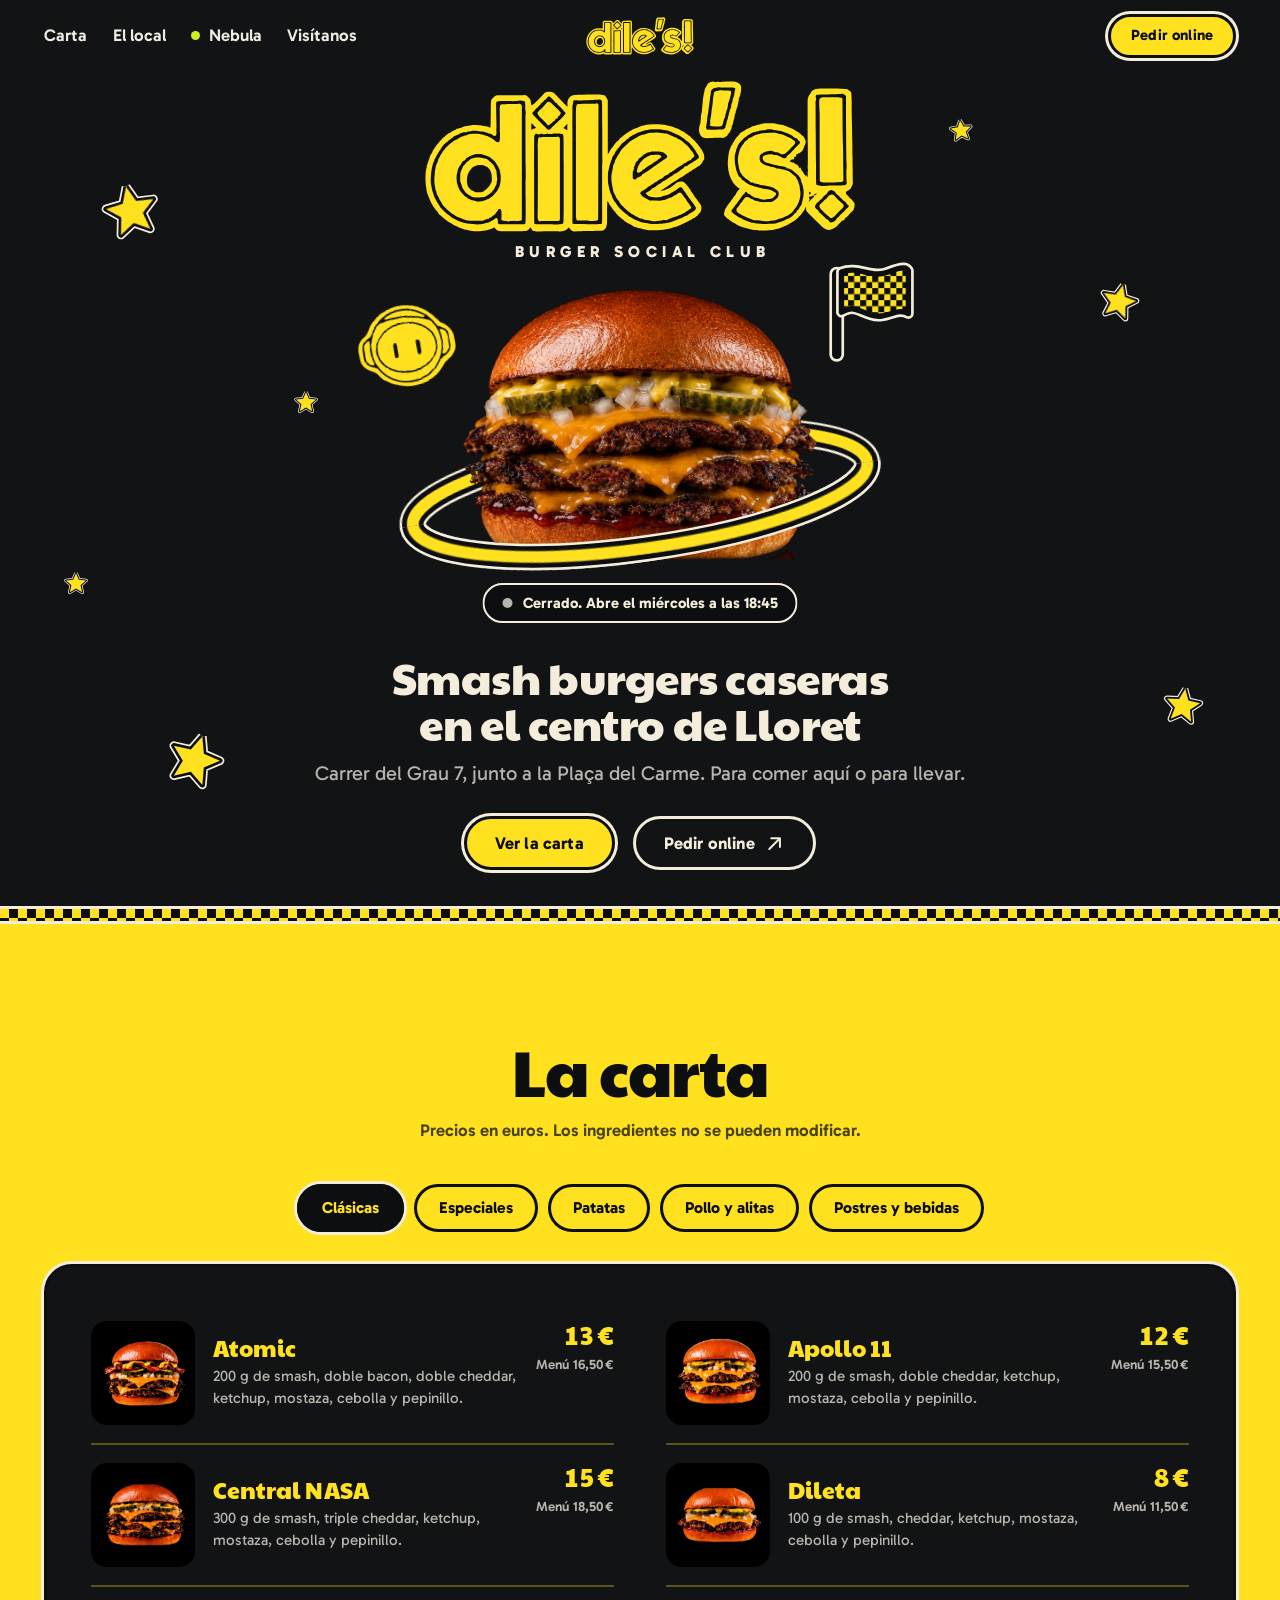
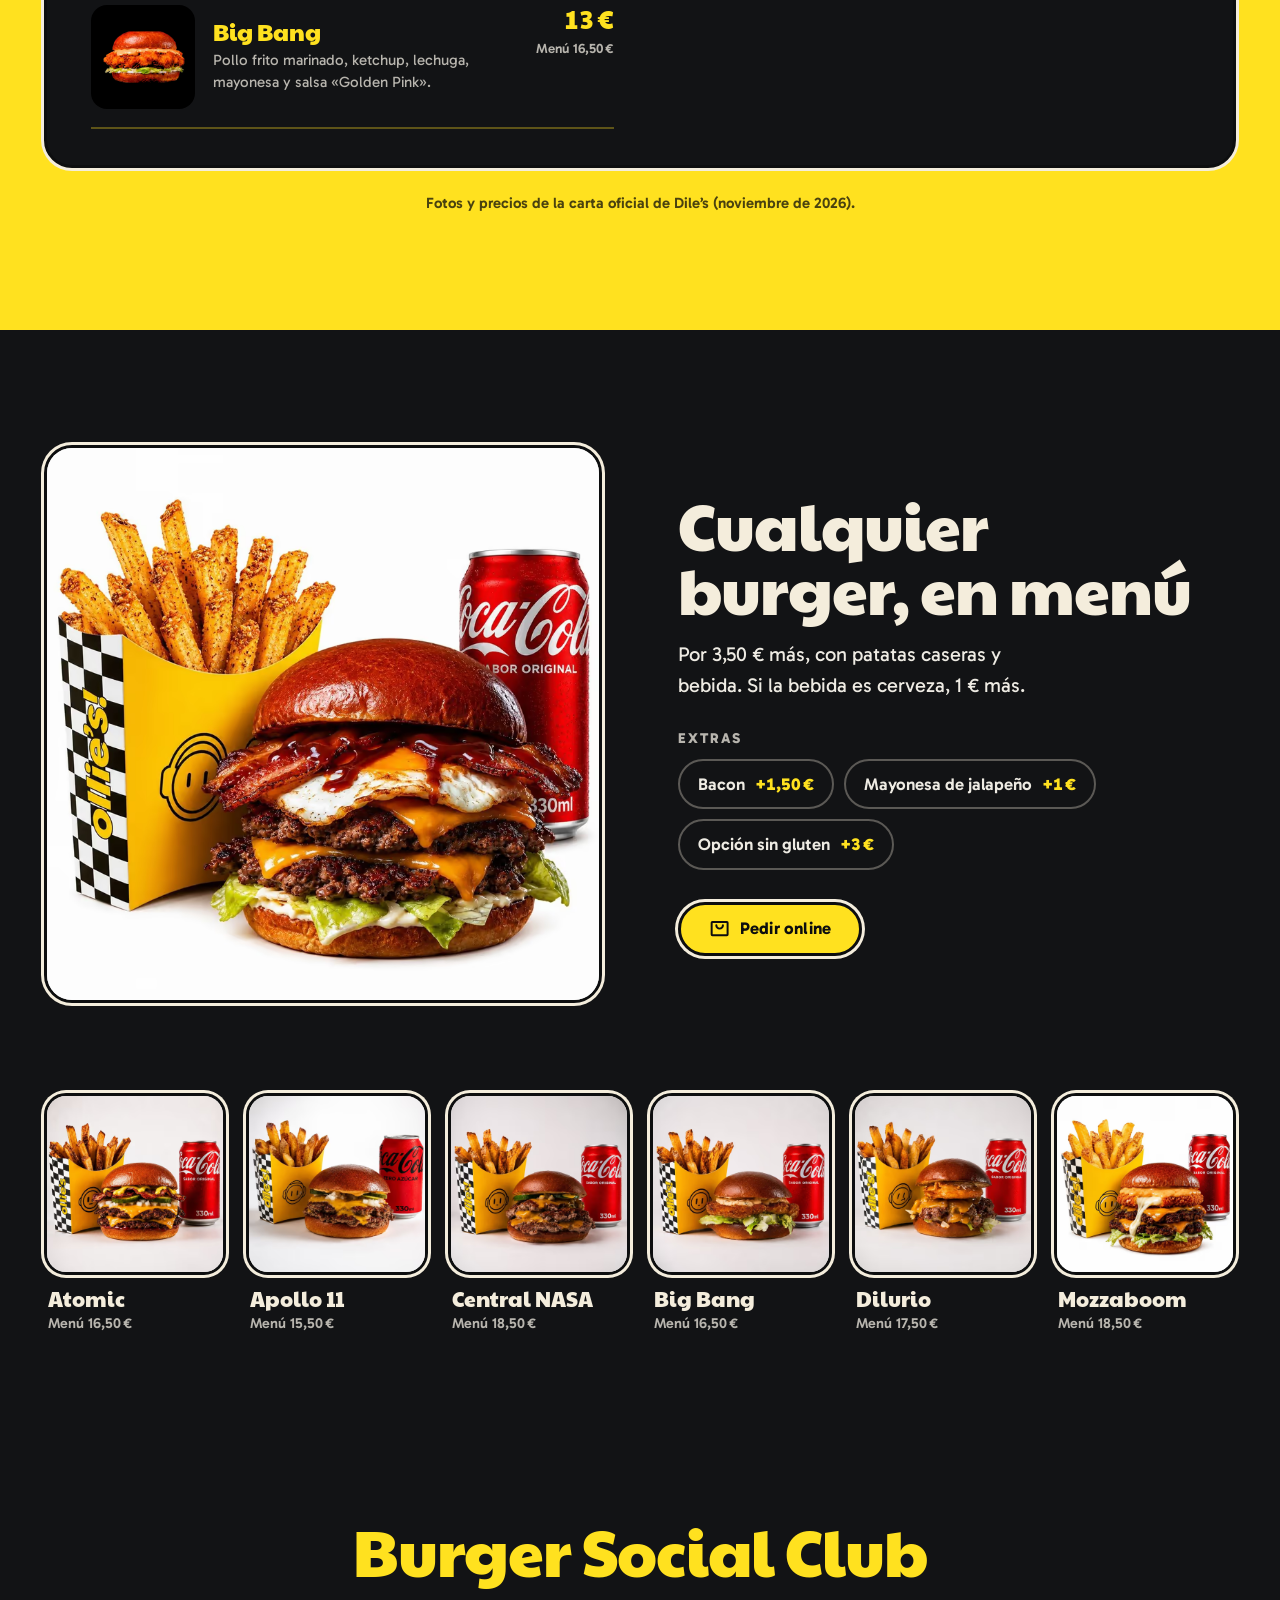
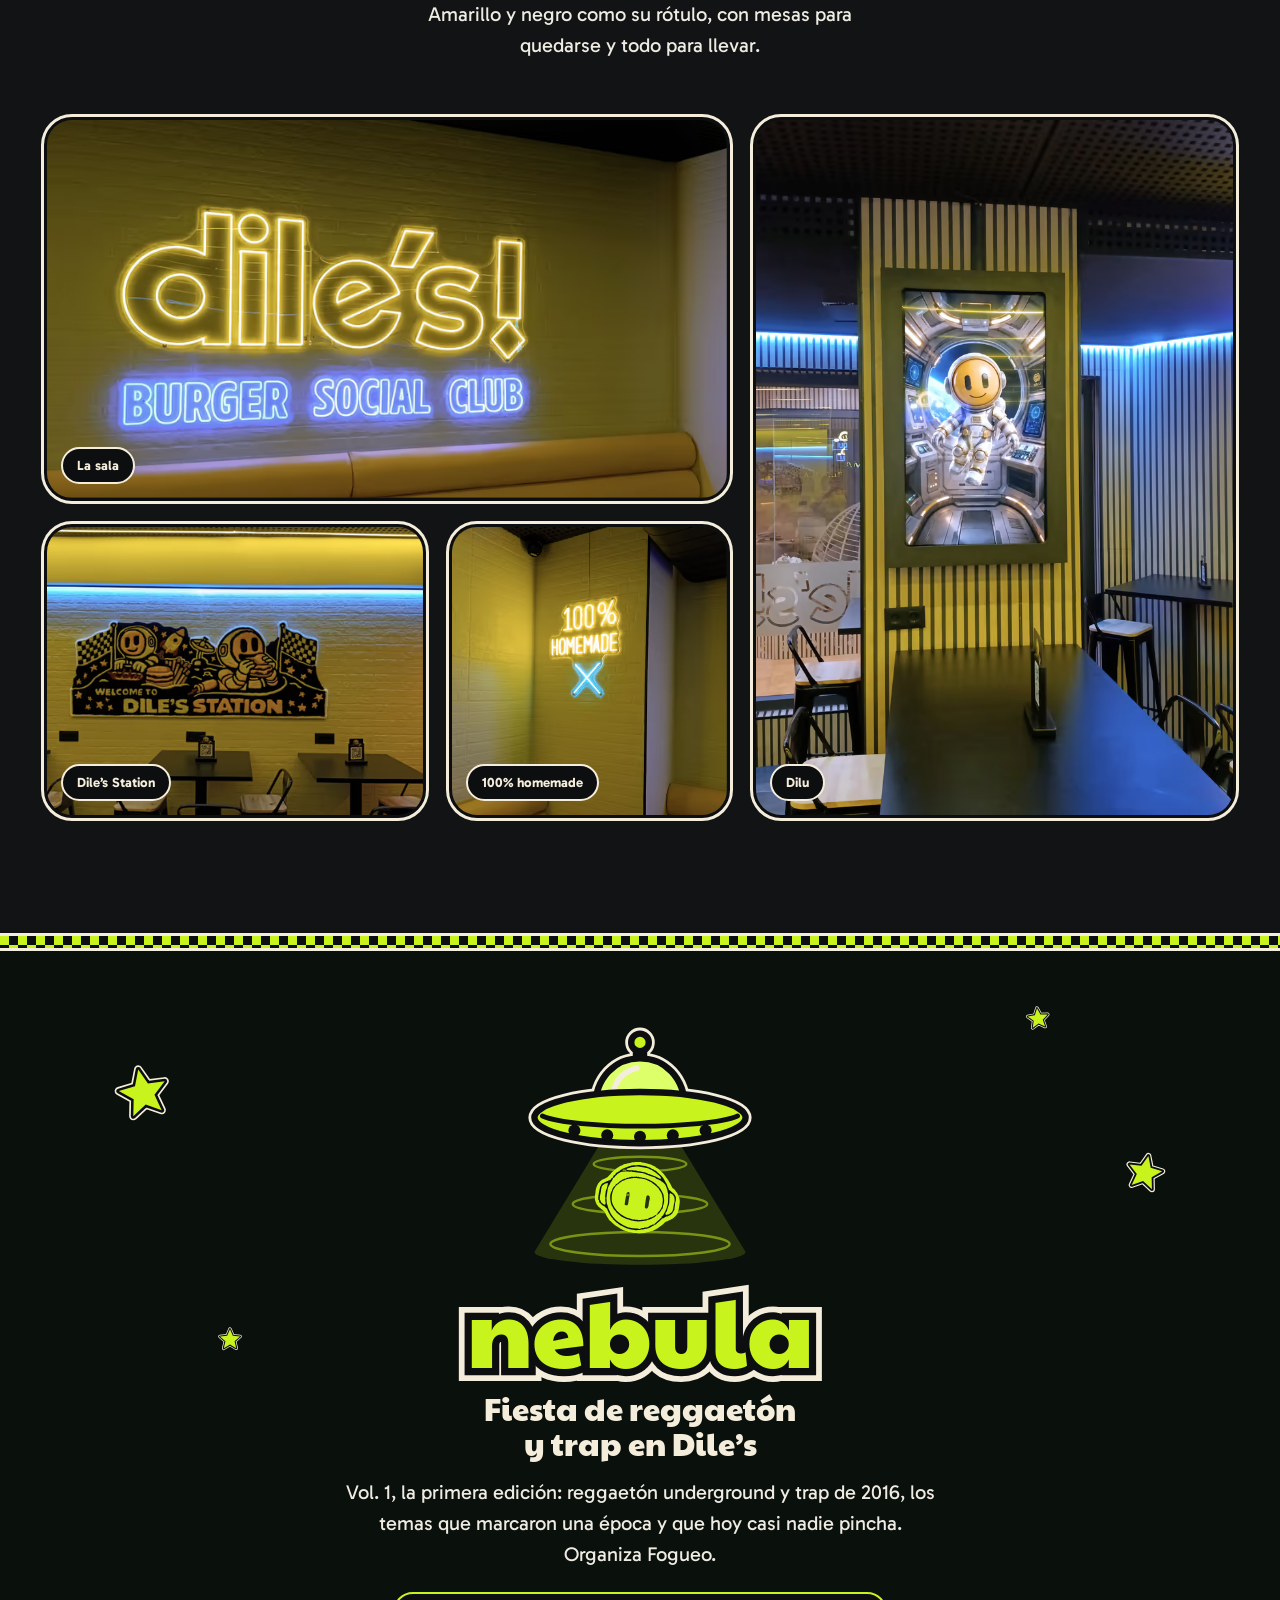
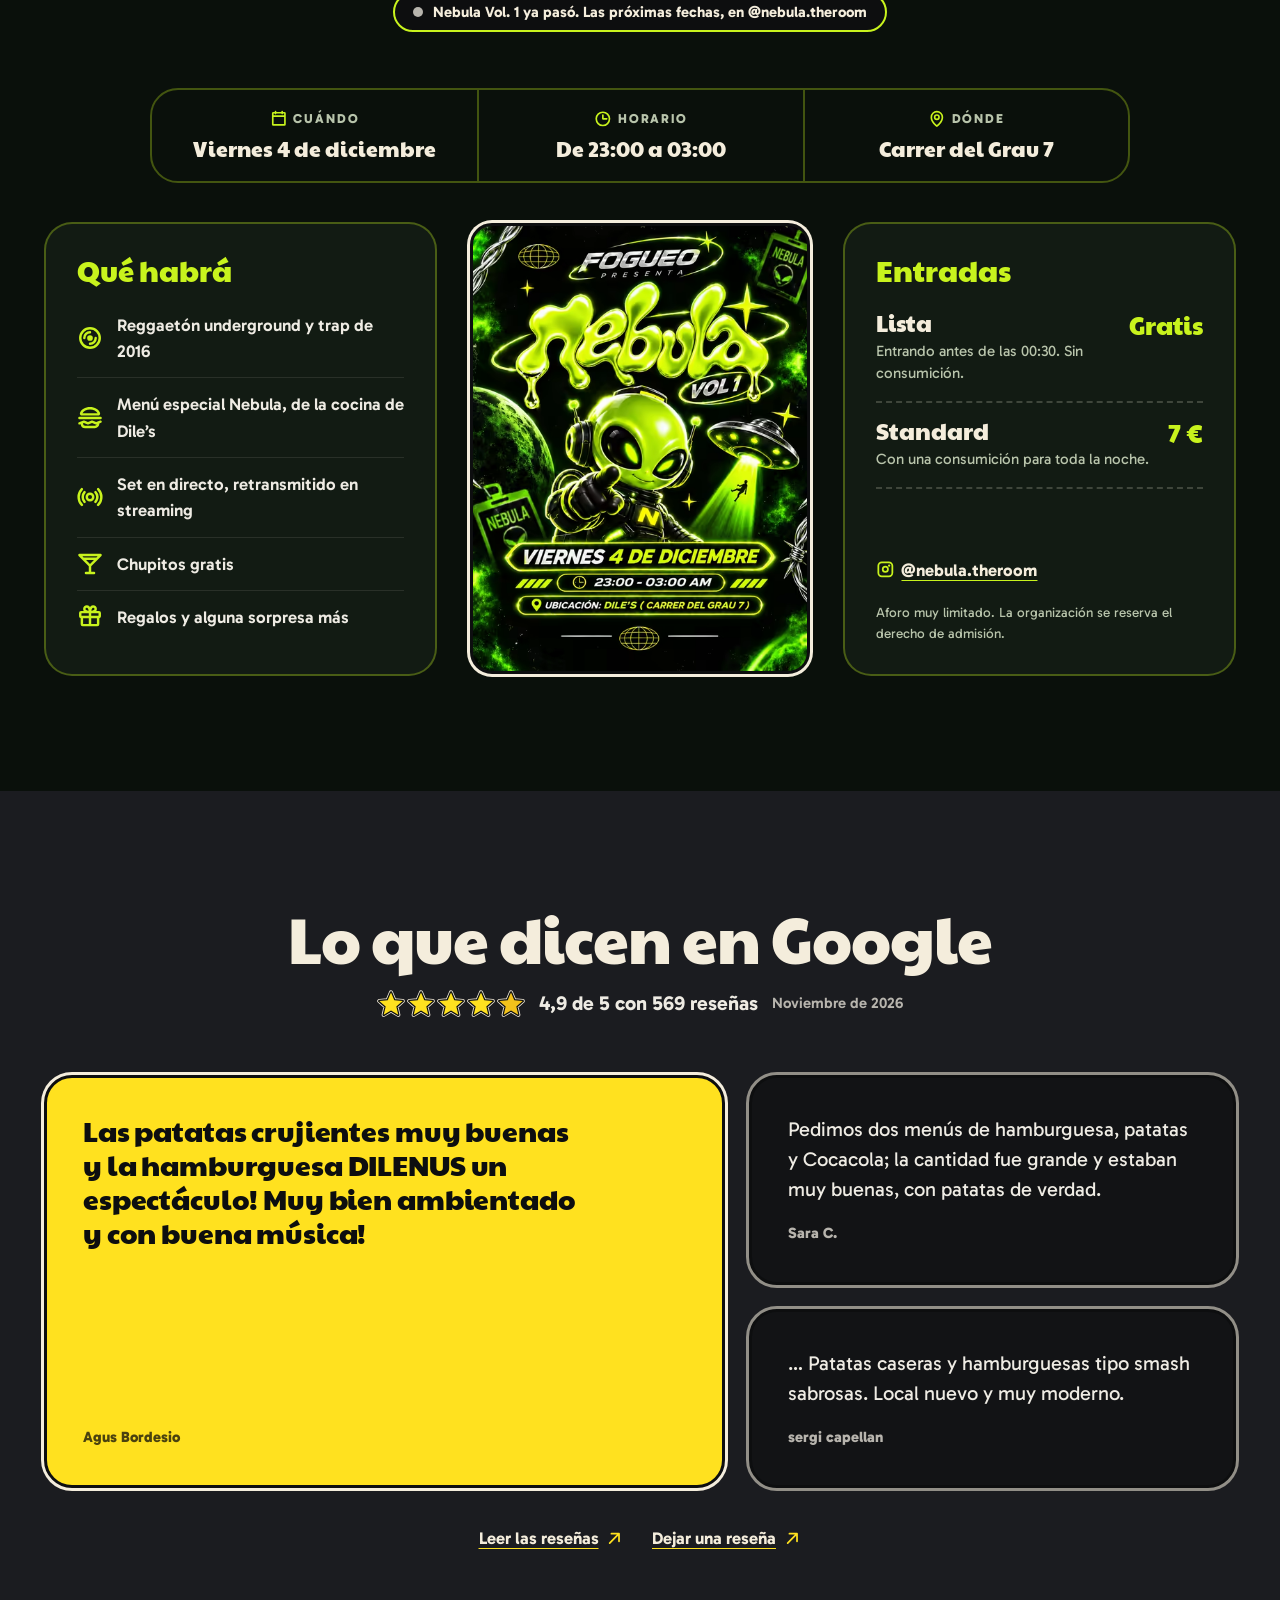
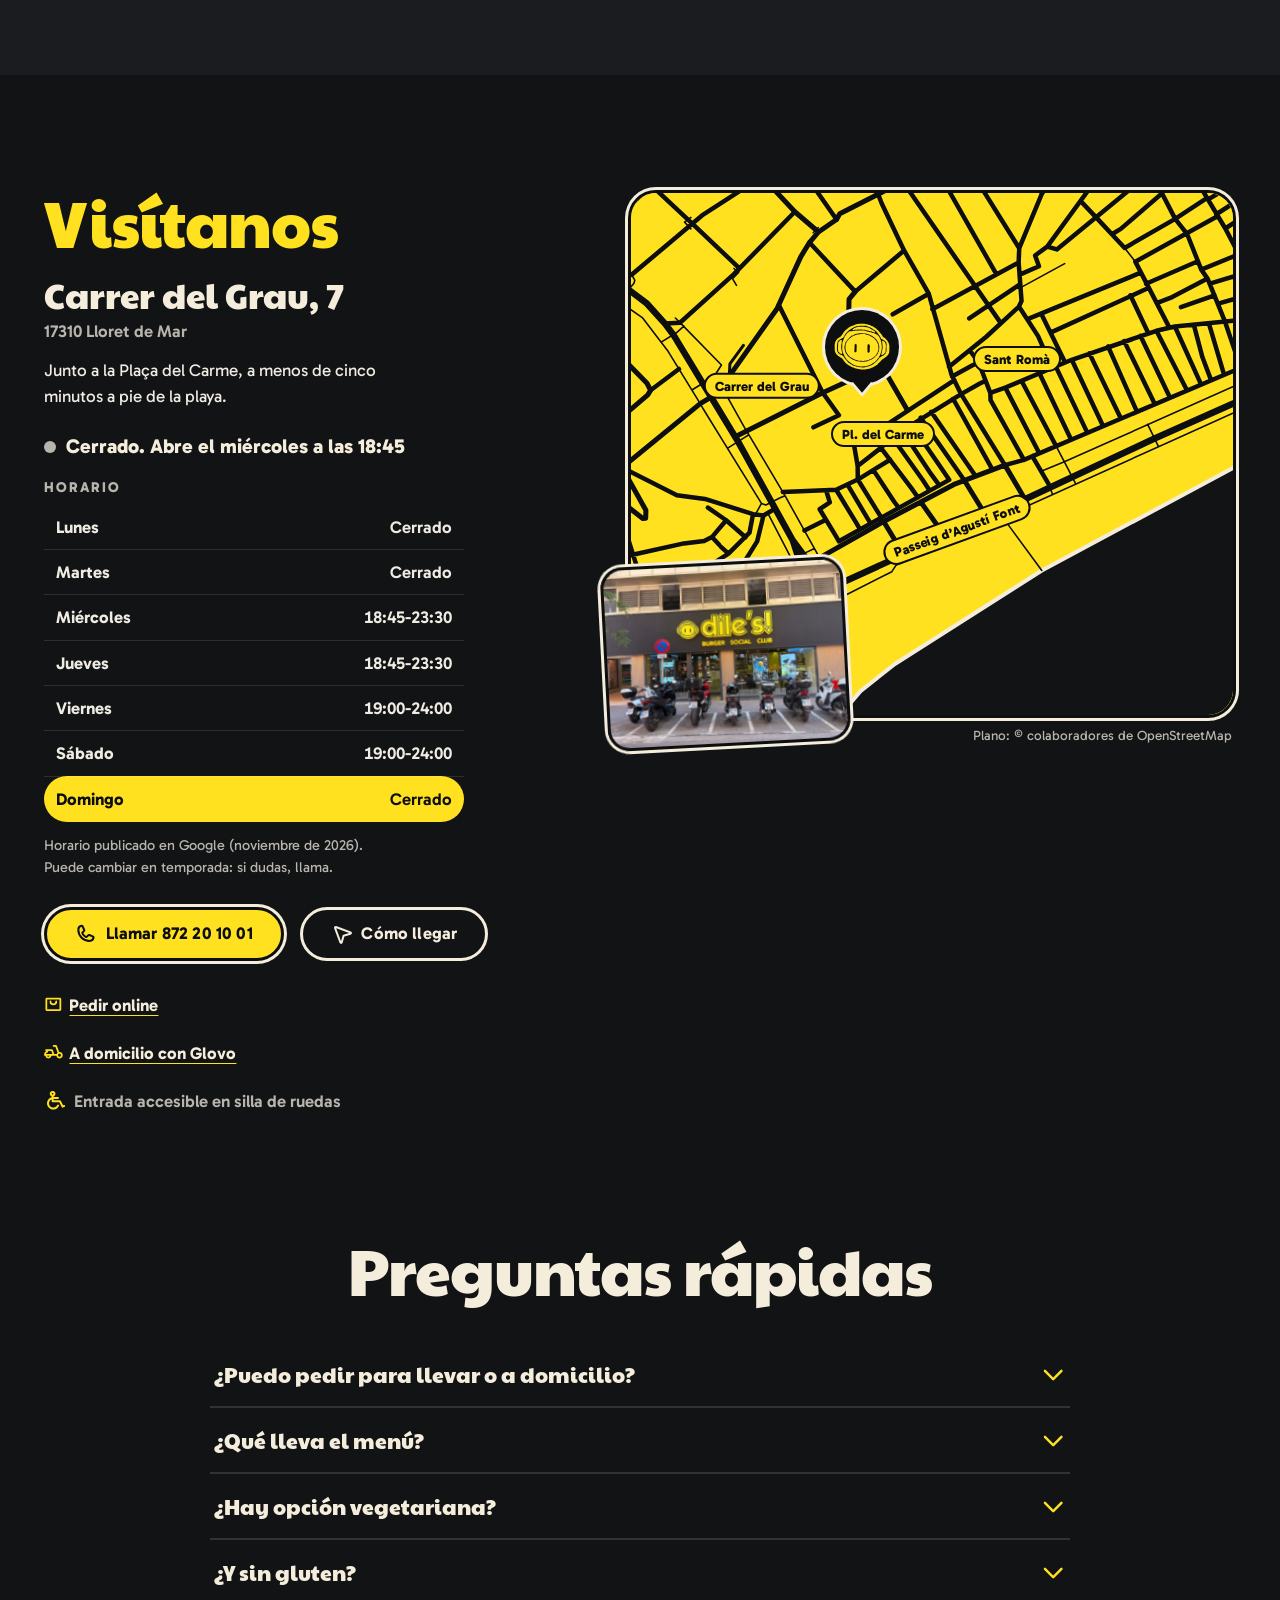
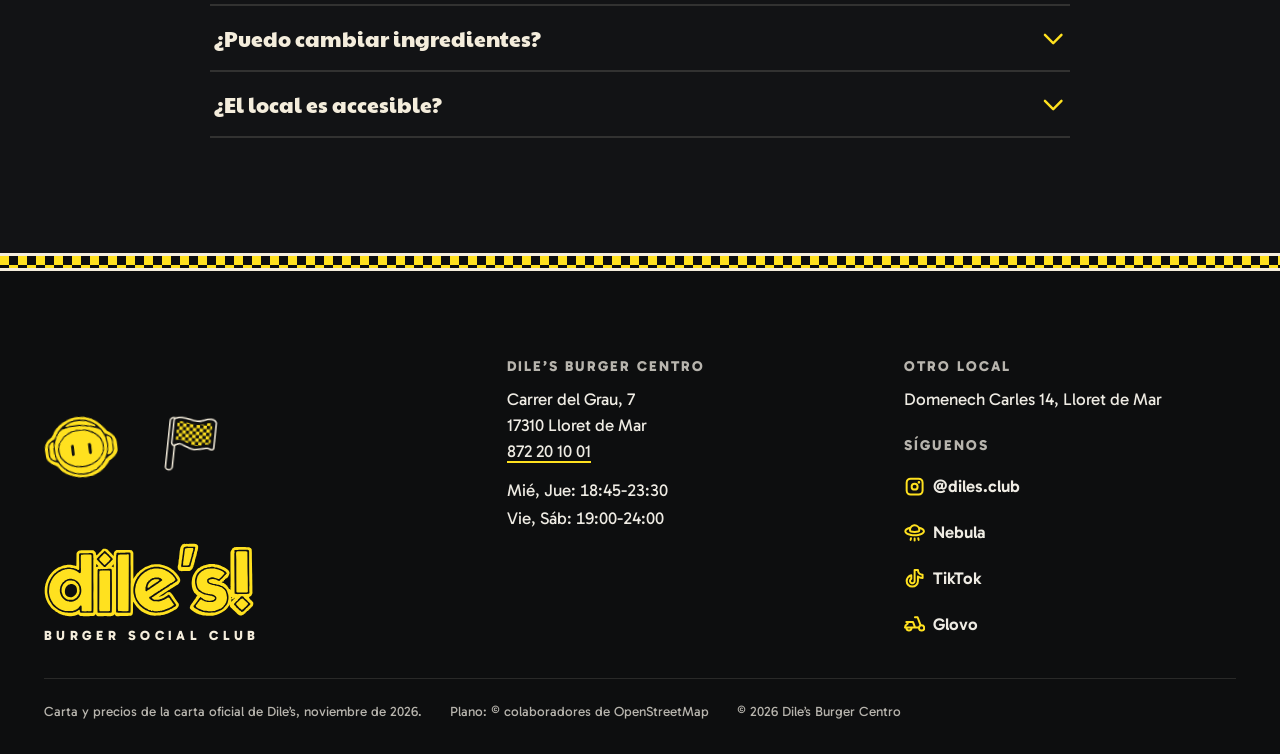
==== commit c36f9abd: "Añadir Nebula, la fiesta de Fogueo en Dile's Centro - Sección #nebula entre «El local» y las opinion" ====
--- a/index.html
+++ b/index.html
@@ -4,14 +4,14 @@
 <meta charset="utf-8">
 <meta name="viewport" content="width=device-width, initial-scale=1, viewport-fit=cover">
 <title>Dile’s Burger Centro | Smash burgers caseras en Lloret de Mar</title>
-<meta name="description" content="Smash burgers caseras, patatas, pollo y alitas en Carrer del Grau 7, en el centro de Lloret de Mar. Carta con precios, horario y pedidos online.">
+<meta name="description" content="Smash burgers caseras, patatas, pollo y alitas en Carrer del Grau 7, en el centro de Lloret de Mar. Carta con precios, horario, pedidos online y Nebula, la fiesta del 4 de diciembre.">
 <meta name="robots" content="noindex">
 <meta name="theme-color" content="#121315">
 <meta name="color-scheme" content="dark">
 <link rel="canonical" href="https://1benamar.github.io/diles/">
 <meta property="og:type" content="restaurant">
 <meta property="og:title" content="Dile’s Burger Centro | Smash burgers caseras en Lloret de Mar">
-<meta property="og:description" content="Smash burgers caseras, patatas, pollo y alitas en Carrer del Grau 7, en el centro de Lloret de Mar. Carta con precios, horario y pedidos online.">
+<meta property="og:description" content="Smash burgers caseras, patatas, pollo y alitas en Carrer del Grau 7, en el centro de Lloret de Mar. Carta con precios, horario, pedidos online y Nebula, la fiesta del 4 de diciembre.">
 <meta property="og:locale" content="es_ES">
 <meta property="og:image" content="https://1benamar.github.io/diles/assets/img/compartir.jpg">
 <meta property="og:image:alt" content="Fachada de Dile’s Burger Centro con el rótulo amarillo">
@@ -20,21 +20,22 @@
 <link rel="preload" href="assets/fonts/paytone-one-latin.woff2" as="font" type="font/woff2" crossorigin>
 <link rel="preload" href="assets/fonts/gabarito-latin.woff2" as="font" type="font/woff2" crossorigin>
 <link rel="stylesheet" href="assets/css/fuentes.css?v=83c00f59">
-<link rel="stylesheet" href="assets/css/estilos.css?v=5e9d9c88">
+<link rel="stylesheet" href="assets/css/estilos.css?v=339729ca">
 <script>document.documentElement.classList.add("js")</script>
 <script type="application/ld+json">{"@context":"https://schema.org","@type":"Restaurant","name":"Dile's Burger Centro","servesCuisine":["Hamburguesas","Burgers"],"priceRange":"10-20 €","telephone":"+34 872 20 10 01","address":{"@type":"PostalAddress","streetAddress":"Carrer del Grau, 7","postalCode":"17310","addressLocality":"Lloret de Mar","addressRegion":"Girona","addressCountry":"ES"},"geo":{"@type":"GeoCoordinates","latitude":41.6994432,"longitude":2.8456427},"openingHoursSpecification":[{"@type":"OpeningHoursSpecification","dayOfWeek":"Wednesday","opens":"18:45","closes":"23:30"},{"@type":"OpeningHoursSpecification","dayOfWeek":"Thursday","opens":"18:45","closes":"23:30"},{"@type":"OpeningHoursSpecification","dayOfWeek":"Friday","opens":"19:00","closes":"23:59"},{"@type":"OpeningHoursSpecification","dayOfWeek":"Saturday","opens":"19:00","closes":"23:59"}],"sameAs":["https://www.instagram.com/diles.club/","https://www.tiktok.com/@diles.club"],"hasMenu":"https://1benamar.github.io/diles/#carta","url":"https://1benamar.github.io/diles/"}</script>
+<script type="application/ld+json">{"@context":"https://schema.org","@type":"MusicEvent","name":"Nebula Vol. 1","description":"Fiesta de reggaetón underground y trap de 2016 organizada por Fogueo en Dile’s Burger Centro.","startDate":"2026-12-04T23:00:00+01:00","endDate":"2026-12-05T03:00:00+01:00","eventStatus":"https://schema.org/EventScheduled","eventAttendanceMode":"https://schema.org/OfflineEventAttendanceMode","image":"https://1benamar.github.io/diles/assets/img/nebula/cartel-1086.webp","url":"https://1benamar.github.io/diles/#nebula","location":{"@type":"Place","name":"Dile's Burger Centro","address":{"@type":"PostalAddress","streetAddress":"Carrer del Grau, 7","postalCode":"17310","addressLocality":"Lloret de Mar","addressRegion":"Girona","addressCountry":"ES"}},"organizer":{"@type":"Organization","name":"Fogueo","url":"https://www.instagram.com/fogueo.lab/"},"offers":[{"@type":"Offer","name":"Lista (antes de las 00:30, sin consumición)","price":"0","priceCurrency":"EUR","url":"https://www.vibeonight.com/event/80057a03-2c21-4eea-a293-07791a92c8b9","availability":"https://schema.org/InStock","validThrough":"2026-12-05T00:30:00+01:00"},{"@type":"Offer","name":"Standard (1 consumición)","price":"7","priceCurrency":"EUR","url":"https://www.vibeonight.com/event/80057a03-2c21-4eea-a293-07791a92c8b9","availability":"https://schema.org/InStock"}]}</script>
 <script type="application/json" id="datos-web">{"lang":"es","horario":{"3":["18:45","23:30"],"4":["18:45","23:30"],"5":["19:00","24:00"],"6":["19:00","24:00"]},"estado":{"abierto":"Abierto hasta las {hora}","abiertoMedianoche":"Abierto hasta medianoche","abreHoy":"Abre hoy a las {hora}","abreManana":"Cerrado. Abre mañana a las {hora}","abreDia":"Cerrado. Abre el {dia} a las {hora}"},"dias":["domingo","lunes","martes","miércoles","jueves","viernes","sábado"]}</script>
 </head>
 <body>
 <svg class="simbolos" aria-hidden="true" focusable="false" width="0" height="0">
 <defs>
-<symbol id="dilu" viewBox="206 261 776 653"><path fill="#111214" fill-rule="evenodd" d="M579 270C576 270 568 271 560 271C545 272 532 275 514 280C510 281 506 282 504 282C501 283 495 285 491 287C486 289 477 292 473 294C461 297 454 300 450 303C447 305 443 306 441 307C434 308 429 311 425 315C423 318 419 320 412 324C404 328 401 330 399 333C397 335 393 338 390 340C387 342 384 345 382 347C380 350 378 352 374 353C365 358 337 390 330 405C330 407 328 410 326 412C324 414 321 418 320 421C318 424 315 428 314 430C312 432 309 435 308 437C304 443 301 446 294 451C290 453 285 457 284 458C282 460 277 463 273 464C270 466 265 469 262 472C260 474 256 477 254 479C243 489 229 509 226 518C226 521 224 525 223 528C221 532 219 539 216 559C213 573 217 648 220 656C221 658 222 662 223 664C224 671 227 676 232 683C234 686 237 690 237 692C240 696 261 717 267 720C274 724 279 727 282 729C283 730 287 733 291 735C300 739 304 742 305 744C306 744 307 745 308 745C311 746 315 750 325 760C326 762 327 763 327 764C327 765 328 766 330 767C333 770 343 786 345 789C345 790 347 793 349 795C353 799 365 813 371 820C373 822 377 825 379 826C382 827 386 830 389 832C394 837 401 841 410 847C413 849 418 852 421 854C424 856 426 857 426 857C427 857 430 859 434 862C438 864 443 866 444 866C445 866 446 866 446 867C447 868 456 872 464 875C468 876 471 878 472 879C473 879 477 881 482 883C506 892 514 894 523 896C528 897 534 898 536 899C555 906 621 907 653 902C673 899 709 890 715 887C716 887 720 885 725 883C729 881 736 878 740 877C743 875 748 873 749 873C755 871 790 849 797 843C798 842 800 840 802 839C804 838 806 836 808 835C809 833 811 831 813 830C819 825 849 795 857 785C867 772 871 768 881 763C885 761 890 758 892 756C893 755 897 752 899 751C911 743 919 738 925 733C927 731 930 728 932 727C934 727 935 726 935 725C935 725 938 721 941 718C958 700 966 685 970 669C970 664 972 658 972 656C974 649 974 590 973 577C972 562 969 552 967 547C966 545 965 543 965 542C965 540 953 517 950 514C949 512 948 510 947 509C946 507 943 504 941 501C939 499 937 496 937 496C937 495 935 494 932 492C930 490 926 486 924 483C920 477 907 467 899 463C897 462 895 460 894 460C893 459 892 458 892 458C890 458 882 449 882 447C882 446 880 443 878 441C876 438 873 434 872 432C869 427 864 420 855 411C852 407 849 403 848 400C842 389 786 334 779 332C777 332 775 330 772 327C769 323 767 322 763 320C758 319 753 315 746 309C745 308 739 305 733 303C728 302 722 299 720 298C715 295 706 290 700 289C696 288 689 286 685 284C680 282 670 280 663 278C655 277 646 275 641 274C635 273 624 272 609 271C595 270 584 270 584 270C583 269 581 270 579 270M433 347L429 349 429 362L429 374 441 374C447 374 455 374 457 373L462 373 462 359L462 345 450 345C439 345 437 345 433 347M672 563C671 565 670 635 671 652L671 666 684 666L696 666 698 661C700 657 700 654 701 617C702 574 702 571 700 566L698 562 685 562C677 562 673 562 672 563M493 564C491 564 490 588 490 643L490 664 502 664L515 664 516 661C519 657 520 627 520 588L520 564 507 563C500 563 494 563 493 564"/><path fill="#FFE11F" fill-rule="evenodd" d="M579 270C576 270 568 271 560 271C545 272 532 275 514 280C510 281 506 282 504 282C501 283 495 285 491 287C486 289 477 292 473 294C461 297 454 300 450 303C447 305 443 306 441 307C434 308 429 311 425 315C423 318 419 320 412 324C404 328 401 330 399 333C397 335 393 338 390 340C387 342 384 345 382 347C380 350 378 352 374 353C365 358 337 390 330 405C330 407 328 410 326 412C324 414 321 418 320 421C318 424 315 428 314 430C312 432 309 435 308 437C304 443 301 446 294 451C290 453 285 457 284 458C282 460 277 463 273 464C270 466 265 469 262 472C260 474 256 477 254 479C243 489 229 509 226 518C226 521 224 525 223 528C221 532 219 543 216 560C215 564 215 573 215 582C216 591 216 604 216 613C216 631 218 653 220 656C221 657 222 661 223 664C224 671 227 676 232 683C234 686 237 690 237 692C240 696 261 717 267 720C274 724 279 727 282 729C283 730 287 733 291 735C300 739 304 742 305 744C306 744 307 745 308 745C311 746 315 750 325 760C326 762 327 763 327 764C327 765 328 766 330 767C333 770 343 786 345 789C345 790 347 793 349 795C353 799 365 813 371 820C373 822 377 825 379 826C382 827 386 830 389 832C394 837 401 841 410 847C413 849 418 852 421 854C424 856 426 857 426 857C427 857 430 859 434 862C438 864 443 866 444 866C445 866 446 866 446 867C447 868 456 872 464 875C468 876 471 878 472 879C473 879 477 881 482 883C506 892 514 894 523 896C528 897 534 898 536 899C555 906 621 907 653 902C673 899 709 890 715 887C716 887 720 885 725 883C729 881 736 878 740 877C743 875 748 873 749 873C755 871 790 849 797 843C798 842 800 840 802 839C804 838 806 836 808 835C809 833 811 831 813 830C819 825 849 795 857 785C867 772 871 768 881 763C885 761 890 758 892 756C893 755 897 752 899 751C911 743 919 738 925 733C927 731 930 728 932 727C934 727 935 726 935 725C935 725 938 721 941 718C958 700 966 685 970 669C970 664 972 658 972 656C974 649 974 590 973 577C972 562 969 552 967 547C966 545 965 543 965 542C965 540 953 517 950 514C949 512 948 510 947 509C946 507 943 504 941 501C939 499 937 496 937 496C937 495 935 494 932 492C930 490 926 486 924 483C920 477 907 467 899 463C897 462 895 460 894 460C893 459 892 458 892 458C890 458 882 449 882 447C882 446 880 443 878 441C876 438 873 434 872 432C869 427 864 420 855 411C852 407 849 403 848 400C842 389 786 334 779 332C777 332 775 330 772 327C769 323 767 322 763 320C758 319 753 315 746 309C745 308 739 305 733 303C728 302 722 299 720 298C715 295 706 290 700 289C696 288 689 286 685 284C680 282 670 280 663 278C655 277 646 275 641 274C635 273 624 272 609 271C595 270 584 270 584 270C583 269 581 270 579 270M559 299C557 299 553 300 549 302C544 303 539 304 538 304C536 304 532 305 530 306C527 306 523 307 521 307C519 307 513 309 507 311C501 312 496 314 496 314C494 314 467 328 464 330C463 331 462 332 461 332C459 332 451 336 447 339C446 341 440 344 436 346C431 348 426 351 425 353C424 354 422 355 421 355C420 355 419 356 419 356C419 358 414 363 412 363C411 363 410 364 410 364C410 366 396 380 391 382C388 384 386 385 385 389C383 392 383 393 380 392C378 392 378 392 377 395C377 396 375 399 374 400C372 402 371 404 371 404C371 407 365 416 363 417C358 418 354 426 352 435C351 441 349 444 344 447C339 451 337 454 336 459C334 465 331 468 328 468C326 468 324 468 323 469C323 469 322 470 321 470C319 470 318 472 318 473C318 475 316 476 312 477C308 478 299 482 296 485C295 485 294 486 294 486C292 486 278 496 274 500C272 502 269 504 269 504C268 504 267 504 267 505C267 506 265 508 264 510C260 514 257 521 256 528C255 530 254 533 253 534C252 536 251 538 251 541C251 544 250 549 250 553C247 564 246 637 248 641C249 643 250 645 249 647C249 651 250 656 253 656C256 656 260 661 259 664C257 668 265 679 272 684C276 686 281 690 285 693C293 699 300 703 311 706C316 708 320 710 322 712C324 714 328 717 331 718C335 720 337 722 340 726C341 729 345 734 347 738C349 741 353 747 355 750C357 754 361 760 364 763C367 766 369 769 369 770C369 770 370 771 371 772C375 777 386 789 388 792C389 793 392 796 394 797C397 797 399 799 400 800C401 804 409 813 415 816C419 818 425 823 429 826C432 829 437 832 439 833C443 834 448 837 469 849C477 853 482 855 487 856C491 857 496 858 500 860C506 862 514 865 530 869C555 877 615 879 637 874C640 873 645 872 649 872C652 871 657 870 661 868C664 867 669 865 673 864C677 863 683 861 688 859C693 858 698 856 698 856C699 856 701 855 703 853C706 852 710 850 715 850C724 848 727 846 732 842C733 840 738 837 742 835C746 834 750 831 753 828C755 826 759 822 763 820C769 816 776 810 776 808C776 807 777 807 777 807C782 807 792 800 794 795C796 792 800 788 803 785C808 780 812 775 819 766C821 762 825 758 827 756C828 755 831 751 832 749C834 743 837 740 839 740C843 740 852 735 855 732C856 730 859 727 861 727C863 726 866 724 868 722C869 721 873 720 875 719C878 718 882 716 884 715C887 713 892 710 896 707C907 701 916 692 920 685C925 673 927 669 928 664C929 662 930 658 932 656L934 653 934 625C934 610 933 595 933 592C932 588 932 585 934 579C936 570 936 557 934 547C933 543 932 538 932 536C930 528 911 507 904 505C902 505 900 503 897 501C895 499 892 497 890 496C888 495 886 493 885 493C884 491 866 482 864 482C862 482 858 476 857 471C856 466 855 465 852 462C848 459 847 458 844 449C842 445 839 439 837 436C835 434 832 430 831 427C830 425 827 421 825 419C822 417 820 413 819 412C819 410 815 405 810 400C805 394 800 387 798 384C795 380 792 377 787 374C784 371 779 368 777 366C775 364 770 360 767 358C764 355 761 353 759 353C757 352 754 350 744 343C731 334 725 330 717 327C712 326 707 323 705 321C703 320 699 318 697 317C684 314 680 313 672 309C664 306 651 303 630 300C621 299 562 298 559 299M555 313C545 314 519 321 512 324C509 325 505 326 503 327C501 327 496 329 491 332C486 334 479 337 475 339C462 345 460 348 464 353C466 355 475 357 481 357C494 355 499 354 504 353C507 352 510 352 514 353C516 353 523 353 528 353C541 352 585 353 598 354C604 355 614 355 621 356C628 357 638 358 643 360C647 361 654 362 657 363C660 363 665 364 668 365C671 366 675 367 677 367C679 367 682 368 684 368C686 369 689 370 693 371C696 371 702 372 706 374C710 375 717 376 720 377C725 377 730 379 736 382C747 387 763 392 770 392C778 392 779 383 772 377C770 376 767 373 765 371C763 369 761 368 760 368C759 368 757 367 756 366C754 364 750 362 748 361C746 360 742 357 739 355C736 352 726 347 711 339C707 337 703 334 702 334C702 333 698 332 695 331C691 329 685 327 682 325C678 324 669 321 662 320C654 318 645 316 642 315C634 313 568 311 555 313M499 367C496 367 488 369 482 369C464 372 453 374 448 376C445 377 442 377 437 377C428 376 422 378 414 383C411 385 405 390 401 392C390 399 387 401 385 408C383 411 381 414 378 416C375 419 373 422 369 429C366 437 365 438 360 442C353 447 353 448 351 456C350 464 347 472 342 479C339 482 338 487 336 493C335 498 333 505 331 509C329 513 327 518 326 520C326 522 325 525 324 528C321 534 320 547 320 591L320 632 323 644C325 650 326 659 327 663C328 670 329 673 333 682C337 688 341 698 344 705C347 711 350 717 351 719C352 721 354 725 356 728C357 732 361 737 363 739C365 741 368 745 369 748C377 760 390 776 403 788C411 797 439 818 449 823C455 826 467 833 477 838C493 847 508 852 519 854C521 854 526 855 530 857C548 864 576 865 626 861C635 860 640 860 641 861C645 863 650 862 656 858C659 856 664 853 668 852C681 849 689 847 691 845C692 844 695 843 697 843C713 840 726 835 730 829C731 827 741 820 742 820C742 820 744 819 745 818C746 816 749 815 750 815C751 815 752 814 752 814C752 810 762 805 768 805C775 805 777 803 778 795C779 793 780 792 781 791C786 789 790 786 791 782C792 780 793 778 795 776C797 775 801 771 803 767C807 761 810 758 817 750C818 748 821 744 824 741C826 738 829 735 830 735C830 734 831 732 831 729C831 724 831 723 836 720C838 718 840 716 840 715C840 714 841 711 843 708C845 704 847 700 847 697C848 695 850 690 851 688C852 685 853 681 854 679C855 677 856 673 857 670C858 668 859 664 859 662C859 659 860 658 861 657C863 656 863 655 863 650C863 647 863 643 864 641C865 638 865 632 866 626C867 621 868 613 869 609C870 603 870 600 869 594C869 590 868 580 867 572C866 563 865 552 864 546C863 541 862 533 862 529C862 523 861 520 858 513C856 508 853 500 852 494C850 489 847 483 846 480C844 478 842 474 841 471C841 467 838 463 837 462C835 460 833 456 832 454C828 439 809 423 791 416C787 414 781 412 777 410C774 408 770 407 770 407C769 407 766 406 763 404C760 402 754 401 748 400C742 399 737 397 734 395C727 391 707 385 703 385C697 385 689 384 681 381C672 378 663 375 655 375C651 374 645 373 641 372C620 365 612 365 563 366C535 367 517 367 515 366C509 365 505 365 499 367M557 404C554 406 544 408 539 408C537 408 533 409 531 410C528 410 523 411 520 411C516 411 513 411 511 413C508 414 505 415 504 415C503 415 500 416 498 418C496 419 494 420 494 420C493 420 492 421 491 422C490 422 487 424 485 424C480 425 472 429 472 430C472 431 462 437 461 436C458 434 442 443 435 451C433 454 430 456 429 456C427 456 422 460 416 468C414 471 409 476 406 479C403 482 399 486 398 488C396 490 393 493 391 494C386 496 385 499 383 506C382 511 376 518 372 518C372 518 371 519 371 520C371 522 369 525 367 528C364 532 363 534 363 537C363 539 362 543 362 545C361 547 360 550 360 553C360 556 359 558 358 560C352 566 349 601 352 616C353 620 354 626 354 628C354 631 355 634 356 637C357 639 358 643 359 646C359 652 364 665 367 672C369 674 371 680 373 684C376 687 378 692 380 693C382 694 383 697 384 699C385 701 387 704 389 705C390 706 392 709 393 711C397 717 408 728 411 730C416 732 421 737 425 742C427 744 430 747 436 750C440 752 445 755 447 757C448 758 450 759 451 759C451 759 455 761 460 764C467 769 478 775 480 775C481 775 485 777 489 779C493 780 500 783 503 783C507 784 511 785 514 787C517 789 519 790 530 791C537 792 548 793 554 795C573 799 633 800 640 796C641 795 647 793 653 793C666 790 672 789 683 784C688 782 694 780 696 779C698 779 703 777 706 775C709 773 712 771 713 771C720 771 742 759 753 749C755 748 758 746 760 744C763 743 766 741 767 739C768 737 771 734 773 733C776 731 778 728 779 725C780 722 782 720 785 718C798 711 816 684 821 665C822 662 824 658 825 657C829 654 829 652 830 639C830 631 831 623 832 617C836 598 834 574 826 554C825 549 823 542 822 539C821 530 818 525 801 502C799 499 795 494 793 491C789 486 787 484 778 476C776 474 773 471 773 470C772 468 768 465 765 463C754 456 752 455 745 448C740 443 736 441 727 437C721 434 713 430 709 428C705 426 699 423 694 421C689 420 683 417 680 416C671 413 645 408 636 408C625 408 611 406 610 405C609 404 604 404 592 404C572 404 574 404 566 403C561 403 558 403 557 404M567 416C559 416 550 418 546 419C541 419 532 421 526 422C520 423 513 425 511 426C509 427 506 428 503 428C501 429 495 431 491 433C487 435 480 438 476 439C471 440 468 442 464 445C457 451 451 454 444 457C440 458 438 460 434 464C431 468 426 472 423 475C420 477 416 481 415 483C413 487 406 494 401 496C399 497 397 500 394 504C392 508 389 512 387 514C384 516 383 518 383 521C382 523 381 526 380 528C365 549 360 603 370 645C373 657 384 679 390 687C392 689 396 694 398 697C404 706 429 731 436 735C438 736 440 738 442 739C443 740 446 743 450 744C453 746 458 749 461 751C464 753 470 756 475 758C480 760 487 763 491 766C494 768 500 771 502 771C521 777 526 778 529 778C531 778 534 779 537 780C541 782 548 783 560 783C565 783 572 784 575 785C583 787 635 786 637 784C639 784 641 783 642 783C644 783 647 782 650 781C655 779 662 778 672 776C674 776 679 774 681 773C684 772 688 770 691 769C693 768 697 767 699 767C701 767 703 766 705 765C705 764 707 763 709 763C710 763 712 762 713 761C714 760 716 759 717 759C719 757 729 751 733 748C734 747 737 746 739 745C741 744 744 743 745 742C746 741 749 739 752 738C756 736 758 735 758 733C758 732 759 731 761 730C763 730 765 728 766 726C768 722 774 718 776 718C780 718 785 712 790 702C792 697 795 691 797 689C798 687 801 684 802 681C804 679 805 677 806 677C807 677 807 676 808 674C808 673 809 670 809 669C811 666 813 660 814 656C815 653 816 651 816 649C817 648 818 646 819 643C819 641 820 637 821 635C823 629 822 583 820 574C820 570 817 561 814 553C811 545 809 538 809 537C809 536 807 533 806 530C804 527 802 524 802 524C802 523 801 522 800 520C798 519 797 517 797 516C797 515 797 514 796 514C795 514 793 511 791 507C788 503 784 499 780 496C777 493 774 490 773 487C770 482 766 478 762 476C760 475 757 472 754 470C752 467 749 465 747 464C746 463 742 461 740 459C732 454 720 447 708 441C702 438 694 434 689 432C683 429 678 427 672 426C661 424 654 421 648 419C641 415 588 413 567 416M303 498C296 499 289 503 283 510C263 531 264 526 263 570C263 584 262 602 261 609C260 622 260 625 262 638C264 656 264 656 268 658C270 659 272 661 273 664C277 673 284 680 289 682C291 682 294 683 295 684C304 690 313 692 317 689C320 687 320 673 318 669C317 667 316 665 316 664C316 663 315 660 314 657C311 650 311 645 311 634C311 627 310 625 309 625C307 625 306 619 306 588C306 560 307 556 308 555C311 553 311 550 314 517C314 511 315 505 316 504C319 498 316 496 303 498M874 511C873 516 873 522 874 529C875 531 876 538 876 544C877 550 878 565 879 577C882 602 881 610 876 628C875 632 873 641 873 647C870 671 870 672 867 676C860 687 858 694 862 700C865 706 867 706 881 700C887 697 893 695 893 695C894 695 906 683 910 677C912 675 915 671 916 669C918 667 919 665 920 663C920 662 921 659 921 658C922 656 923 642 923 624C924 600 924 593 925 590C928 584 924 549 919 541C919 539 918 537 918 537C918 536 915 532 911 528C907 524 903 520 903 519C900 517 894 513 887 511C878 507 876 507 874 511M501 552C497 554 496 555 496 559C495 562 494 563 493 563C491 563 491 566 491 590C490 604 490 627 489 640L489 663 492 665C497 668 507 669 511 667C518 663 519 660 519 623C520 605 520 587 521 581C521 570 519 560 516 557C516 556 515 554 515 553C515 550 513 549 511 551C511 552 510 552 508 551C505 550 505 550 501 552M678 557C671 559 671 564 670 616C670 664 670 666 673 666C673 666 674 667 674 668C674 674 687 675 693 669C699 663 700 659 701 642C701 610 702 597 703 589C704 576 700 562 695 559C692 558 680 556 678 557"/></symbol>
+<symbol id="dilu" viewBox="206 261 776 653"><path fill="#111214" fill-rule="evenodd" d="M579 270C576 270 568 271 560 271C545 272 532 275 514 280C510 281 506 282 504 282C501 283 495 285 491 287C486 289 477 292 473 294C461 297 454 300 450 303C447 305 443 306 441 307C434 308 429 311 425 315C423 318 419 320 412 324C404 328 401 330 399 333C397 335 393 338 390 340C387 342 384 345 382 347C380 350 378 352 374 353C365 358 337 390 330 405C330 407 328 410 326 412C324 414 321 418 320 421C318 424 315 428 314 430C312 432 309 435 308 437C304 443 301 446 294 451C290 453 285 457 284 458C282 460 277 463 273 464C270 466 265 469 262 472C260 474 256 477 254 479C243 489 229 509 226 518C226 521 224 525 223 528C221 532 219 539 216 559C213 573 217 648 220 656C221 658 222 662 223 664C224 671 227 676 232 683C234 686 237 690 237 692C240 696 261 717 267 720C274 724 279 727 282 729C283 730 287 733 291 735C300 739 304 742 305 744C306 744 307 745 308 745C311 746 315 750 325 760C326 762 327 763 327 764C327 765 328 766 330 767C333 770 343 786 345 789C345 790 347 793 349 795C353 799 365 813 371 820C373 822 377 825 379 826C382 827 386 830 389 832C394 837 401 841 410 847C413 849 418 852 421 854C424 856 426 857 426 857C427 857 430 859 434 862C438 864 443 866 444 866C445 866 446 866 446 867C447 868 456 872 464 875C468 876 471 878 472 879C473 879 477 881 482 883C506 892 514 894 523 896C528 897 534 898 536 899C555 906 621 907 653 902C673 899 709 890 715 887C716 887 720 885 725 883C729 881 736 878 740 877C743 875 748 873 749 873C755 871 790 849 797 843C798 842 800 840 802 839C804 838 806 836 808 835C809 833 811 831 813 830C819 825 849 795 857 785C867 772 871 768 881 763C885 761 890 758 892 756C893 755 897 752 899 751C911 743 919 738 925 733C927 731 930 728 932 727C934 727 935 726 935 725C935 725 938 721 941 718C958 700 966 685 970 669C970 664 972 658 972 656C974 649 974 590 973 577C972 562 969 552 967 547C966 545 965 543 965 542C965 540 953 517 950 514C949 512 948 510 947 509C946 507 943 504 941 501C939 499 937 496 937 496C937 495 935 494 932 492C930 490 926 486 924 483C920 477 907 467 899 463C897 462 895 460 894 460C893 459 892 458 892 458C890 458 882 449 882 447C882 446 880 443 878 441C876 438 873 434 872 432C869 427 864 420 855 411C852 407 849 403 848 400C842 389 786 334 779 332C777 332 775 330 772 327C769 323 767 322 763 320C758 319 753 315 746 309C745 308 739 305 733 303C728 302 722 299 720 298C715 295 706 290 700 289C696 288 689 286 685 284C680 282 670 280 663 278C655 277 646 275 641 274C635 273 624 272 609 271C595 270 584 270 584 270C583 269 581 270 579 270M433 347L429 349 429 362L429 374 441 374C447 374 455 374 457 373L462 373 462 359L462 345 450 345C439 345 437 345 433 347M672 563C671 565 670 635 671 652L671 666 684 666L696 666 698 661C700 657 700 654 701 617C702 574 702 571 700 566L698 562 685 562C677 562 673 562 672 563M493 564C491 564 490 588 490 643L490 664 502 664L515 664 516 661C519 657 520 627 520 588L520 564 507 563C500 563 494 563 493 564"/><path style="fill:var(--dilu-pelo,#FFE11F)" fill-rule="evenodd" d="M579 270C576 270 568 271 560 271C545 272 532 275 514 280C510 281 506 282 504 282C501 283 495 285 491 287C486 289 477 292 473 294C461 297 454 300 450 303C447 305 443 306 441 307C434 308 429 311 425 315C423 318 419 320 412 324C404 328 401 330 399 333C397 335 393 338 390 340C387 342 384 345 382 347C380 350 378 352 374 353C365 358 337 390 330 405C330 407 328 410 326 412C324 414 321 418 320 421C318 424 315 428 314 430C312 432 309 435 308 437C304 443 301 446 294 451C290 453 285 457 284 458C282 460 277 463 273 464C270 466 265 469 262 472C260 474 256 477 254 479C243 489 229 509 226 518C226 521 224 525 223 528C221 532 219 543 216 560C215 564 215 573 215 582C216 591 216 604 216 613C216 631 218 653 220 656C221 657 222 661 223 664C224 671 227 676 232 683C234 686 237 690 237 692C240 696 261 717 267 720C274 724 279 727 282 729C283 730 287 733 291 735C300 739 304 742 305 744C306 744 307 745 308 745C311 746 315 750 325 760C326 762 327 763 327 764C327 765 328 766 330 767C333 770 343 786 345 789C345 790 347 793 349 795C353 799 365 813 371 820C373 822 377 825 379 826C382 827 386 830 389 832C394 837 401 841 410 847C413 849 418 852 421 854C424 856 426 857 426 857C427 857 430 859 434 862C438 864 443 866 444 866C445 866 446 866 446 867C447 868 456 872 464 875C468 876 471 878 472 879C473 879 477 881 482 883C506 892 514 894 523 896C528 897 534 898 536 899C555 906 621 907 653 902C673 899 709 890 715 887C716 887 720 885 725 883C729 881 736 878 740 877C743 875 748 873 749 873C755 871 790 849 797 843C798 842 800 840 802 839C804 838 806 836 808 835C809 833 811 831 813 830C819 825 849 795 857 785C867 772 871 768 881 763C885 761 890 758 892 756C893 755 897 752 899 751C911 743 919 738 925 733C927 731 930 728 932 727C934 727 935 726 935 725C935 725 938 721 941 718C958 700 966 685 970 669C970 664 972 658 972 656C974 649 974 590 973 577C972 562 969 552 967 547C966 545 965 543 965 542C965 540 953 517 950 514C949 512 948 510 947 509C946 507 943 504 941 501C939 499 937 496 937 496C937 495 935 494 932 492C930 490 926 486 924 483C920 477 907 467 899 463C897 462 895 460 894 460C893 459 892 458 892 458C890 458 882 449 882 447C882 446 880 443 878 441C876 438 873 434 872 432C869 427 864 420 855 411C852 407 849 403 848 400C842 389 786 334 779 332C777 332 775 330 772 327C769 323 767 322 763 320C758 319 753 315 746 309C745 308 739 305 733 303C728 302 722 299 720 298C715 295 706 290 700 289C696 288 689 286 685 284C680 282 670 280 663 278C655 277 646 275 641 274C635 273 624 272 609 271C595 270 584 270 584 270C583 269 581 270 579 270M559 299C557 299 553 300 549 302C544 303 539 304 538 304C536 304 532 305 530 306C527 306 523 307 521 307C519 307 513 309 507 311C501 312 496 314 496 314C494 314 467 328 464 330C463 331 462 332 461 332C459 332 451 336 447 339C446 341 440 344 436 346C431 348 426 351 425 353C424 354 422 355 421 355C420 355 419 356 419 356C419 358 414 363 412 363C411 363 410 364 410 364C410 366 396 380 391 382C388 384 386 385 385 389C383 392 383 393 380 392C378 392 378 392 377 395C377 396 375 399 374 400C372 402 371 404 371 404C371 407 365 416 363 417C358 418 354 426 352 435C351 441 349 444 344 447C339 451 337 454 336 459C334 465 331 468 328 468C326 468 324 468 323 469C323 469 322 470 321 470C319 470 318 472 318 473C318 475 316 476 312 477C308 478 299 482 296 485C295 485 294 486 294 486C292 486 278 496 274 500C272 502 269 504 269 504C268 504 267 504 267 505C267 506 265 508 264 510C260 514 257 521 256 528C255 530 254 533 253 534C252 536 251 538 251 541C251 544 250 549 250 553C247 564 246 637 248 641C249 643 250 645 249 647C249 651 250 656 253 656C256 656 260 661 259 664C257 668 265 679 272 684C276 686 281 690 285 693C293 699 300 703 311 706C316 708 320 710 322 712C324 714 328 717 331 718C335 720 337 722 340 726C341 729 345 734 347 738C349 741 353 747 355 750C357 754 361 760 364 763C367 766 369 769 369 770C369 770 370 771 371 772C375 777 386 789 388 792C389 793 392 796 394 797C397 797 399 799 400 800C401 804 409 813 415 816C419 818 425 823 429 826C432 829 437 832 439 833C443 834 448 837 469 849C477 853 482 855 487 856C491 857 496 858 500 860C506 862 514 865 530 869C555 877 615 879 637 874C640 873 645 872 649 872C652 871 657 870 661 868C664 867 669 865 673 864C677 863 683 861 688 859C693 858 698 856 698 856C699 856 701 855 703 853C706 852 710 850 715 850C724 848 727 846 732 842C733 840 738 837 742 835C746 834 750 831 753 828C755 826 759 822 763 820C769 816 776 810 776 808C776 807 777 807 777 807C782 807 792 800 794 795C796 792 800 788 803 785C808 780 812 775 819 766C821 762 825 758 827 756C828 755 831 751 832 749C834 743 837 740 839 740C843 740 852 735 855 732C856 730 859 727 861 727C863 726 866 724 868 722C869 721 873 720 875 719C878 718 882 716 884 715C887 713 892 710 896 707C907 701 916 692 920 685C925 673 927 669 928 664C929 662 930 658 932 656L934 653 934 625C934 610 933 595 933 592C932 588 932 585 934 579C936 570 936 557 934 547C933 543 932 538 932 536C930 528 911 507 904 505C902 505 900 503 897 501C895 499 892 497 890 496C888 495 886 493 885 493C884 491 866 482 864 482C862 482 858 476 857 471C856 466 855 465 852 462C848 459 847 458 844 449C842 445 839 439 837 436C835 434 832 430 831 427C830 425 827 421 825 419C822 417 820 413 819 412C819 410 815 405 810 400C805 394 800 387 798 384C795 380 792 377 787 374C784 371 779 368 777 366C775 364 770 360 767 358C764 355 761 353 759 353C757 352 754 350 744 343C731 334 725 330 717 327C712 326 707 323 705 321C703 320 699 318 697 317C684 314 680 313 672 309C664 306 651 303 630 300C621 299 562 298 559 299M555 313C545 314 519 321 512 324C509 325 505 326 503 327C501 327 496 329 491 332C486 334 479 337 475 339C462 345 460 348 464 353C466 355 475 357 481 357C494 355 499 354 504 353C507 352 510 352 514 353C516 353 523 353 528 353C541 352 585 353 598 354C604 355 614 355 621 356C628 357 638 358 643 360C647 361 654 362 657 363C660 363 665 364 668 365C671 366 675 367 677 367C679 367 682 368 684 368C686 369 689 370 693 371C696 371 702 372 706 374C710 375 717 376 720 377C725 377 730 379 736 382C747 387 763 392 770 392C778 392 779 383 772 377C770 376 767 373 765 371C763 369 761 368 760 368C759 368 757 367 756 366C754 364 750 362 748 361C746 360 742 357 739 355C736 352 726 347 711 339C707 337 703 334 702 334C702 333 698 332 695 331C691 329 685 327 682 325C678 324 669 321 662 320C654 318 645 316 642 315C634 313 568 311 555 313M499 367C496 367 488 369 482 369C464 372 453 374 448 376C445 377 442 377 437 377C428 376 422 378 414 383C411 385 405 390 401 392C390 399 387 401 385 408C383 411 381 414 378 416C375 419 373 422 369 429C366 437 365 438 360 442C353 447 353 448 351 456C350 464 347 472 342 479C339 482 338 487 336 493C335 498 333 505 331 509C329 513 327 518 326 520C326 522 325 525 324 528C321 534 320 547 320 591L320 632 323 644C325 650 326 659 327 663C328 670 329 673 333 682C337 688 341 698 344 705C347 711 350 717 351 719C352 721 354 725 356 728C357 732 361 737 363 739C365 741 368 745 369 748C377 760 390 776 403 788C411 797 439 818 449 823C455 826 467 833 477 838C493 847 508 852 519 854C521 854 526 855 530 857C548 864 576 865 626 861C635 860 640 860 641 861C645 863 650 862 656 858C659 856 664 853 668 852C681 849 689 847 691 845C692 844 695 843 697 843C713 840 726 835 730 829C731 827 741 820 742 820C742 820 744 819 745 818C746 816 749 815 750 815C751 815 752 814 752 814C752 810 762 805 768 805C775 805 777 803 778 795C779 793 780 792 781 791C786 789 790 786 791 782C792 780 793 778 795 776C797 775 801 771 803 767C807 761 810 758 817 750C818 748 821 744 824 741C826 738 829 735 830 735C830 734 831 732 831 729C831 724 831 723 836 720C838 718 840 716 840 715C840 714 841 711 843 708C845 704 847 700 847 697C848 695 850 690 851 688C852 685 853 681 854 679C855 677 856 673 857 670C858 668 859 664 859 662C859 659 860 658 861 657C863 656 863 655 863 650C863 647 863 643 864 641C865 638 865 632 866 626C867 621 868 613 869 609C870 603 870 600 869 594C869 590 868 580 867 572C866 563 865 552 864 546C863 541 862 533 862 529C862 523 861 520 858 513C856 508 853 500 852 494C850 489 847 483 846 480C844 478 842 474 841 471C841 467 838 463 837 462C835 460 833 456 832 454C828 439 809 423 791 416C787 414 781 412 777 410C774 408 770 407 770 407C769 407 766 406 763 404C760 402 754 401 748 400C742 399 737 397 734 395C727 391 707 385 703 385C697 385 689 384 681 381C672 378 663 375 655 375C651 374 645 373 641 372C620 365 612 365 563 366C535 367 517 367 515 366C509 365 505 365 499 367M557 404C554 406 544 408 539 408C537 408 533 409 531 410C528 410 523 411 520 411C516 411 513 411 511 413C508 414 505 415 504 415C503 415 500 416 498 418C496 419 494 420 494 420C493 420 492 421 491 422C490 422 487 424 485 424C480 425 472 429 472 430C472 431 462 437 461 436C458 434 442 443 435 451C433 454 430 456 429 456C427 456 422 460 416 468C414 471 409 476 406 479C403 482 399 486 398 488C396 490 393 493 391 494C386 496 385 499 383 506C382 511 376 518 372 518C372 518 371 519 371 520C371 522 369 525 367 528C364 532 363 534 363 537C363 539 362 543 362 545C361 547 360 550 360 553C360 556 359 558 358 560C352 566 349 601 352 616C353 620 354 626 354 628C354 631 355 634 356 637C357 639 358 643 359 646C359 652 364 665 367 672C369 674 371 680 373 684C376 687 378 692 380 693C382 694 383 697 384 699C385 701 387 704 389 705C390 706 392 709 393 711C397 717 408 728 411 730C416 732 421 737 425 742C427 744 430 747 436 750C440 752 445 755 447 757C448 758 450 759 451 759C451 759 455 761 460 764C467 769 478 775 480 775C481 775 485 777 489 779C493 780 500 783 503 783C507 784 511 785 514 787C517 789 519 790 530 791C537 792 548 793 554 795C573 799 633 800 640 796C641 795 647 793 653 793C666 790 672 789 683 784C688 782 694 780 696 779C698 779 703 777 706 775C709 773 712 771 713 771C720 771 742 759 753 749C755 748 758 746 760 744C763 743 766 741 767 739C768 737 771 734 773 733C776 731 778 728 779 725C780 722 782 720 785 718C798 711 816 684 821 665C822 662 824 658 825 657C829 654 829 652 830 639C830 631 831 623 832 617C836 598 834 574 826 554C825 549 823 542 822 539C821 530 818 525 801 502C799 499 795 494 793 491C789 486 787 484 778 476C776 474 773 471 773 470C772 468 768 465 765 463C754 456 752 455 745 448C740 443 736 441 727 437C721 434 713 430 709 428C705 426 699 423 694 421C689 420 683 417 680 416C671 413 645 408 636 408C625 408 611 406 610 405C609 404 604 404 592 404C572 404 574 404 566 403C561 403 558 403 557 404M567 416C559 416 550 418 546 419C541 419 532 421 526 422C520 423 513 425 511 426C509 427 506 428 503 428C501 429 495 431 491 433C487 435 480 438 476 439C471 440 468 442 464 445C457 451 451 454 444 457C440 458 438 460 434 464C431 468 426 472 423 475C420 477 416 481 415 483C413 487 406 494 401 496C399 497 397 500 394 504C392 508 389 512 387 514C384 516 383 518 383 521C382 523 381 526 380 528C365 549 360 603 370 645C373 657 384 679 390 687C392 689 396 694 398 697C404 706 429 731 436 735C438 736 440 738 442 739C443 740 446 743 450 744C453 746 458 749 461 751C464 753 470 756 475 758C480 760 487 763 491 766C494 768 500 771 502 771C521 777 526 778 529 778C531 778 534 779 537 780C541 782 548 783 560 783C565 783 572 784 575 785C583 787 635 786 637 784C639 784 641 783 642 783C644 783 647 782 650 781C655 779 662 778 672 776C674 776 679 774 681 773C684 772 688 770 691 769C693 768 697 767 699 767C701 767 703 766 705 765C705 764 707 763 709 763C710 763 712 762 713 761C714 760 716 759 717 759C719 757 729 751 733 748C734 747 737 746 739 745C741 744 744 743 745 742C746 741 749 739 752 738C756 736 758 735 758 733C758 732 759 731 761 730C763 730 765 728 766 726C768 722 774 718 776 718C780 718 785 712 790 702C792 697 795 691 797 689C798 687 801 684 802 681C804 679 805 677 806 677C807 677 807 676 808 674C808 673 809 670 809 669C811 666 813 660 814 656C815 653 816 651 816 649C817 648 818 646 819 643C819 641 820 637 821 635C823 629 822 583 820 574C820 570 817 561 814 553C811 545 809 538 809 537C809 536 807 533 806 530C804 527 802 524 802 524C802 523 801 522 800 520C798 519 797 517 797 516C797 515 797 514 796 514C795 514 793 511 791 507C788 503 784 499 780 496C777 493 774 490 773 487C770 482 766 478 762 476C760 475 757 472 754 470C752 467 749 465 747 464C746 463 742 461 740 459C732 454 720 447 708 441C702 438 694 434 689 432C683 429 678 427 672 426C661 424 654 421 648 419C641 415 588 413 567 416M303 498C296 499 289 503 283 510C263 531 264 526 263 570C263 584 262 602 261 609C260 622 260 625 262 638C264 656 264 656 268 658C270 659 272 661 273 664C277 673 284 680 289 682C291 682 294 683 295 684C304 690 313 692 317 689C320 687 320 673 318 669C317 667 316 665 316 664C316 663 315 660 314 657C311 650 311 645 311 634C311 627 310 625 309 625C307 625 306 619 306 588C306 560 307 556 308 555C311 553 311 550 314 517C314 511 315 505 316 504C319 498 316 496 303 498M874 511C873 516 873 522 874 529C875 531 876 538 876 544C877 550 878 565 879 577C882 602 881 610 876 628C875 632 873 641 873 647C870 671 870 672 867 676C860 687 858 694 862 700C865 706 867 706 881 700C887 697 893 695 893 695C894 695 906 683 910 677C912 675 915 671 916 669C918 667 919 665 920 663C920 662 921 659 921 658C922 656 923 642 923 624C924 600 924 593 925 590C928 584 924 549 919 541C919 539 918 537 918 537C918 536 915 532 911 528C907 524 903 520 903 519C900 517 894 513 887 511C878 507 876 507 874 511M501 552C497 554 496 555 496 559C495 562 494 563 493 563C491 563 491 566 491 590C490 604 490 627 489 640L489 663 492 665C497 668 507 669 511 667C518 663 519 660 519 623C520 605 520 587 521 581C521 570 519 560 516 557C516 556 515 554 515 553C515 550 513 549 511 551C511 552 510 552 508 551C505 550 505 550 501 552M678 557C671 559 671 564 670 616C670 664 670 666 673 666C673 666 674 667 674 668C674 674 687 675 693 669C699 663 700 659 701 642C701 610 702 597 703 589C704 576 700 562 695 559C692 558 680 556 678 557"/></symbol>
 <pattern id="cuadros" width="18" height="18" patternUnits="userSpaceOnUse"><rect width="18" height="18" fill="#FFE11F"/><rect width="9" height="9" fill="#0D0E0F"/><rect x="9" y="9" width="9" height="9" fill="#0D0E0F"/></pattern>
 </defs></svg>
 <a class="saltar" href="#contenido">Saltar al contenido</a>
 <header class="cabecera" data-cabecera>
 <div class="cabecera__fila">
-<nav class="cabecera__nav" aria-label="Principal"><a href="#carta">Carta</a><a href="#local">El local</a><a href="#visita">Visítanos</a></nav>
+<nav class="cabecera__nav" aria-label="Principal"><a href="#carta">Carta</a><a href="#local">El local</a><a class="nav-nebula" href="#nebula">Nebula</a><a href="#visita">Visítanos</a></nav>
 <a class="cabecera__marca" href="#inicio" aria-label="Dile’s Burger Centro, inicio"><img src="assets/logo/dile-palabra.svg?v=bd2a161d" alt="" width="2508" height="886"></a>
 <div class="cabecera__acciones"><a class="boton boton--peq" href="https://www.dilesburger.com" target="_blank" rel="noopener"><span>Pedir online</span><span class="vh"> (se abre en otra pestaña)</span></a></div>
 <button class="cabecera__abrir" type="button" aria-expanded="false" aria-controls="menu-movil" data-abrir-menu><svg class="icono icono--list" viewBox="0 0 256 256" aria-hidden="true" focusable="false" fill="currentColor"><path d="M228,128a12,12,0,0,1-12,12H40a12,12,0,0,1,0-24H216A12,12,0,0,1,228,128ZM40,76H216a12,12,0,0,0,0-24H40a12,12,0,0,0,0,24ZM216,180H40a12,12,0,0,0,0,24H216a12,12,0,0,0,0-24Z"/></svg><span class="vh">Abrir el menú</span></button>
@@ -42,7 +43,7 @@
 </header>
 <div class="menu-movil" id="menu-movil" role="dialog" aria-modal="true" aria-label="Principal" hidden data-menu>
 <div class="menu-movil__cabeza"><svg class="menu-movil__dilu" viewBox="0 0 776 653" aria-hidden="true" focusable="false"><use href="#dilu"/></svg><button class="cabecera__abrir" type="button" data-cerrar-menu><svg class="icono icono--x" viewBox="0 0 256 256" aria-hidden="true" focusable="false" fill="currentColor"><path d="M208.49,191.51a12,12,0,0,1-17,17L128,145,64.49,208.49a12,12,0,0,1-17-17L111,128,47.51,64.49a12,12,0,0,1,17-17L128,111l63.51-63.52a12,12,0,0,1,17,17L145,128Z"/></svg><span class="vh">Cerrar el menú</span></button></div>
-<nav class="menu-movil__nav" aria-label="Principal"><a href="#carta">Carta</a><a href="#local">El local</a><a href="#visita">Visítanos</a><a href="#opiniones">Opiniones</a></nav>
+<nav class="menu-movil__nav" aria-label="Principal"><a href="#carta">Carta</a><a href="#local">El local</a><a class="nav-nebula" href="#nebula">Nebula</a><a href="#visita">Visítanos</a><a href="#opiniones">Opiniones</a></nav>
 <div class="menu-movil__botones"><a class="boton" href="https://www.dilesburger.com" target="_blank" rel="noopener"><svg class="icono icono--shopping-bag" viewBox="0 0 256 256" aria-hidden="true" focusable="false" fill="currentColor"><path d="M216,36H40A20,20,0,0,0,20,56V200a20,20,0,0,0,20,20H216a20,20,0,0,0,20-20V56A20,20,0,0,0,216,36Zm-4,160H44V60H212ZM76,88a12,12,0,0,1,24,0,28,28,0,0,0,56,0,12,12,0,0,1,24,0A52,52,0,0,1,76,88Z"/></svg><span>Pedir online</span><span class="vh"> (se abre en otra pestaña)</span></a><a class="boton boton--hueco" href="tel:+34872201001"><svg class="icono icono--phone" viewBox="0 0 256 256" aria-hidden="true" focusable="false" fill="currentColor"><path d="M224,154.8l-47.09-21.11-.18-.08a19.94,19.94,0,0,0-19,1.75,13.08,13.08,0,0,0-1.12.84l-22.31,19c-13-7.05-26.43-20.37-33.49-33.21l19.06-22.66a11.76,11.76,0,0,0,.85-1.15,20,20,0,0,0,1.66-18.83,1.42,1.42,0,0,1-.08-.18L101.2,32A20.06,20.06,0,0,0,80.42,20.15,60.27,60.27,0,0,0,28,80c0,81.61,66.39,148,148,148a60.27,60.27,0,0,0,59.85-52.42A20.06,20.06,0,0,0,224,154.8ZM176,204A124.15,124.15,0,0,1,52,80,36.29,36.29,0,0,1,80.48,44.46l18.82,42L80.14,109.28a12,12,0,0,0-.86,1.16A20,20,0,0,0,78,130.08c9.42,19.28,28.83,38.56,48.31,48A20,20,0,0,0,146,176.63a11.63,11.63,0,0,0,1.11-.85l22.43-19.07,42,18.81A36.29,36.29,0,0,1,176,204Z"/></svg><span>872 20 10 01</span></a></div>
 </div>
 <main id="contenido">
@@ -58,7 +59,7 @@
 <div class="portada__bandera"><svg class="bandera bandera--portada" viewBox="0 0 132 150" aria-hidden="true" focusable="false">
 <rect class="bandera__mastil-borde" x="8" y="4" width="22" height="142" rx="11"/><rect class="bandera__mastil" x="12" y="8" width="14" height="134" rx="7"/>
 <g class="bandera__tela"><path class="bandera__borde" d="M26 12C50 2 72 22 96 12S124 6 126 10V74C108 64 94 84 70 76S44 62 26 72Z"/><path class="bandera__cuadros" d="M26 12C50 2 72 22 96 12S124 6 126 10V74C108 64 94 84 70 76S44 62 26 72Z"/><path class="bandera__linea" d="M26 12C50 2 72 22 96 12S124 6 126 10V74C108 64 94 84 70 76S44 62 26 72Z"/></g></svg></div>
-<p class="estado portada__estado" data-estado-texto>Mié y jue 18:45-23:30. Vie y sáb 19:00-24:00.</p>
+<div class="portada__estados"><p class="estado portada__estado" data-estado-texto>Mié y jue 18:45-23:30. Vie y sáb 19:00-24:00.</p><a class="aviso-nebula" href="#nebula" data-aviso-nebula><svg class="icono icono--flying-saucer" viewBox="0 0 256 256" aria-hidden="true" focusable="false" fill="currentColor"><path d="M187.77,213.65a12,12,0,0,1-9.42,14.12A11.87,11.87,0,0,1,176,228a12,12,0,0,1-11.76-9.65l-4-20a12,12,0,1,1,23.54-4.7ZM128,188a12,12,0,0,0-12,12v24a12,12,0,0,0,24,0V200A12,12,0,0,0,128,188Zm-41.65-3.77a12,12,0,0,0-14.12,9.42l-4,20a12,12,0,0,0,9.42,14.12A11.87,11.87,0,0,0,80,228a12,12,0,0,0,11.76-9.65l4-20A12,12,0,0,0,86.35,184.23ZM252,112c0,17.92-14.23,33.89-40.08,45-22.61,9.69-52.42,15-83.92,15s-61.31-5.34-83.92-15C18.23,145.89,4,129.92,4,112,4,87.94,29.28,68,71.91,58.11A67.61,67.61,0,0,1,175.77,47.6a69.05,69.05,0,0,1,8.79,10.62C226.9,68.14,252,88.05,252,112ZM84,96.83v3a4,4,0,0,0,3,3.87A184.32,184.32,0,0,0,128,108a184.32,184.32,0,0,0,41-4.27,4,4,0,0,0,3-3.87V96a44,44,0,0,0-44-44h-.59C103.47,52.31,84,72.43,84,96.83ZM228,112c0-6.64-7.65-12.76-12.21-15.83a91.73,91.73,0,0,0-20.48-9.88A69.47,69.47,0,0,1,196,96v3.93a27.84,27.84,0,0,1-21.66,27.19A207.92,207.92,0,0,1,128,132a207.92,207.92,0,0,1-46.33-4.88A27.84,27.84,0,0,1,60,99.94h0V96.87a70.37,70.37,0,0,1,.82-10.63,92.39,92.39,0,0,0-20.53,9.88C35.7,99.19,28,105.34,28,112c0,14.68,39,36,100,36S228,126.68,228,112Z"/></svg><span><strong>Nebula</strong> · fiesta el viernes 4 de diciembre</span></a></div>
 </div>
 <h1 class="portada__titulo" id="portada-titulo">Smash burgers caseras en el centro de Lloret</h1>
 <p class="portada__datos">Carrer del Grau 7, junto a la Plaça del Carme. Para comer aquí o para llevar.</p>
@@ -165,6 +166,63 @@
 </div>
 </div>
 </section>
+<section class="nebula" id="nebula" aria-labelledby="nebula-titulo" data-nebula>
+<div class="cuadros cuadros--nebula" aria-hidden="true"></div>
+<div class="nebula__cielo" aria-hidden="true"><svg class="estrella nebula__estrella nebula__estrella--1 estrella--grande" viewBox="0 0 100 100" aria-hidden="true" focusable="false"><path class="estrella__borde" d="M50.0 9.0L61.8 36.8L91.8 39.4L69.0 59.2L75.9 88.6L50.0 73.0L24.1 88.6L31.0 59.2L8.2 39.4L38.2 36.8Z" pathLength="1"/><path class="estrella__linea" d="M50.0 9.0L61.8 36.8L91.8 39.4L69.0 59.2L75.9 88.6L50.0 73.0L24.1 88.6L31.0 59.2L8.2 39.4L38.2 36.8Z" pathLength="1"/><path class="estrella__pelo" d="M50.0 9.0L61.8 36.8L91.8 39.4L69.0 59.2L75.9 88.6L50.0 73.0L24.1 88.6L31.0 59.2L8.2 39.4L38.2 36.8Z"/></svg><svg class="estrella nebula__estrella nebula__estrella--2" viewBox="0 0 100 100" aria-hidden="true" focusable="false"><path class="estrella__borde" d="M50.0 9.0L61.8 36.8L91.8 39.4L69.0 59.2L75.9 88.6L50.0 73.0L24.1 88.6L31.0 59.2L8.2 39.4L38.2 36.8Z" pathLength="1"/><path class="estrella__linea" d="M50.0 9.0L61.8 36.8L91.8 39.4L69.0 59.2L75.9 88.6L50.0 73.0L24.1 88.6L31.0 59.2L8.2 39.4L38.2 36.8Z" pathLength="1"/><path class="estrella__pelo" d="M50.0 9.0L61.8 36.8L91.8 39.4L69.0 59.2L75.9 88.6L50.0 73.0L24.1 88.6L31.0 59.2L8.2 39.4L38.2 36.8Z"/></svg><svg class="estrella nebula__estrella nebula__estrella--3 estrella--peq" viewBox="0 0 100 100" aria-hidden="true" focusable="false"><path class="estrella__borde" d="M50.0 9.0L61.8 36.8L91.8 39.4L69.0 59.2L75.9 88.6L50.0 73.0L24.1 88.6L31.0 59.2L8.2 39.4L38.2 36.8Z" pathLength="1"/><path class="estrella__linea" d="M50.0 9.0L61.8 36.8L91.8 39.4L69.0 59.2L75.9 88.6L50.0 73.0L24.1 88.6L31.0 59.2L8.2 39.4L38.2 36.8Z" pathLength="1"/><path class="estrella__pelo" d="M50.0 9.0L61.8 36.8L91.8 39.4L69.0 59.2L75.9 88.6L50.0 73.0L24.1 88.6L31.0 59.2L8.2 39.4L38.2 36.8Z"/></svg><svg class="estrella nebula__estrella nebula__estrella--4 estrella--peq" viewBox="0 0 100 100" aria-hidden="true" focusable="false"><path class="estrella__borde" d="M50.0 9.0L61.8 36.8L91.8 39.4L69.0 59.2L75.9 88.6L50.0 73.0L24.1 88.6L31.0 59.2L8.2 39.4L38.2 36.8Z" pathLength="1"/><path class="estrella__linea" d="M50.0 9.0L61.8 36.8L91.8 39.4L69.0 59.2L75.9 88.6L50.0 73.0L24.1 88.6L31.0 59.2L8.2 39.4L38.2 36.8Z" pathLength="1"/><path class="estrella__pelo" d="M50.0 9.0L61.8 36.8L91.8 39.4L69.0 59.2L75.9 88.6L50.0 73.0L24.1 88.6L31.0 59.2L8.2 39.4L38.2 36.8Z"/></svg></div>
+<div class="contenedor nebula__caja">
+<div class="nebula__cabeza">
+<div class="nebula__emblema" aria-hidden="true">
+<svg class="platillo" viewBox="0 0 320 300" focusable="false">
+<g class="platillo__haz"><path class="platillo__luz" d="M118 132L202 132L292 280A132 16 0 0 1 28 280Z"/><g class="platillo__ondas"><ellipse cx="160" cy="170" rx="58" ry="9"/><ellipse cx="160" cy="220" rx="84" ry="12"/><ellipse cx="160" cy="270" rx="112" ry="15"/></g></g>
+<g class="platillo__nave">
+<g class="platillo__borde"><rect x="155" y="18" width="10" height="30" rx="5"/><circle cx="160" cy="18" r="11"/><path d="M104 100C104 62 129 38 160 38S216 62 216 100Z"/><ellipse cx="160" cy="112" rx="132" ry="32"/></g>
+<rect class="platillo__pieza platillo__antena" x="155" y="18" width="10" height="30" rx="5"/>
+<circle class="platillo__pieza platillo__bola" cx="160" cy="18" r="11"/>
+<path class="platillo__pieza platillo__cupula" d="M104 100C104 62 129 38 160 38S216 62 216 100Z"/>
+<path class="platillo__brillo" d="M127 80C130 64 141 54 156 50"/>
+<ellipse class="platillo__pieza platillo__casco" cx="160" cy="112" rx="132" ry="32"/>
+<path class="platillo__franja" d="M38 110C78 127 242 127 282 110"/>
+<g class="platillo__luces"><circle cx="78" cy="128" r="7.5"/><circle cx="119" cy="134" r="7.5"/><circle cx="160" cy="136" r="7.5"/><circle cx="201" cy="134" r="7.5"/><circle cx="242" cy="128" r="7.5"/></g>
+</g>
+</svg>
+<div class="nebula__dilu"><svg class="dilu" viewBox="0 0 776 653" focusable="false"><use href="#dilu"/></svg></div>
+</div>
+<h2 class="nebula__titulo" id="nebula-titulo"><span class="nebula__marca" data-texto="nebula">Nebula</span><span class="vh">: </span><span class="nebula__sub">Fiesta de reggaetón y trap en Dile’s</span></h2>
+<p class="nebula__lead">Vol. 1, la primera edición: reggaetón underground y trap de 2016, los temas que marcaron una época y que hoy casi nadie pincha. Organiza Fogueo.</p>
+<p class="estado nebula__estado" data-nebula-estado>Primera edición: viernes 4 de diciembre</p>
+</div>
+<dl class="nebula__datos">
+<div class="nebula__dato"><dt><svg class="icono icono--calendar-blank" viewBox="0 0 256 256" aria-hidden="true" focusable="false" fill="currentColor"><path d="M208,28H188V24a12,12,0,0,0-24,0v4H92V24a12,12,0,0,0-24,0v4H48A20,20,0,0,0,28,48V208a20,20,0,0,0,20,20H208a20,20,0,0,0,20-20V48A20,20,0,0,0,208,28ZM68,52a12,12,0,0,0,24,0h72a12,12,0,0,0,24,0h16V76H52V52ZM52,204V100H204V204Z"/></svg><span>Cuándo</span></dt><dd>Viernes 4 de diciembre</dd></div>
+<div class="nebula__dato"><dt><svg class="icono icono--clock" viewBox="0 0 256 256" aria-hidden="true" focusable="false" fill="currentColor"><path d="M128,20A108,108,0,1,0,236,128,108.12,108.12,0,0,0,128,20Zm0,192a84,84,0,1,1,84-84A84.09,84.09,0,0,1,128,212Zm68-84a12,12,0,0,1-12,12H128a12,12,0,0,1-12-12V72a12,12,0,0,1,24,0v44h44A12,12,0,0,1,196,128Z"/></svg><span>Horario</span></dt><dd>De 23:00 a 03:00</dd></div>
+<div class="nebula__dato"><dt><svg class="icono icono--map-pin" viewBox="0 0 256 256" aria-hidden="true" focusable="false" fill="currentColor"><path d="M128,60a44,44,0,1,0,44,44A44.05,44.05,0,0,0,128,60Zm0,64a20,20,0,1,1,20-20A20,20,0,0,1,128,124Zm0-112a92.1,92.1,0,0,0-92,92c0,77.36,81.64,135.4,85.12,137.83a12,12,0,0,0,13.76,0,259,259,0,0,0,42.18-39C205.15,170.57,220,136.37,220,104A92.1,92.1,0,0,0,128,12Zm31.3,174.71A249.35,249.35,0,0,1,128,216.89a249.35,249.35,0,0,1-31.3-30.18C80,167.37,60,137.31,60,104a68,68,0,0,1,136,0C196,137.31,176,167.37,159.3,186.71Z"/></svg><span>Dónde</span></dt><dd>Carrer del Grau 7</dd></div>
+</dl>
+<div class="nebula__rejilla">
+<div class="nebula__panel nebula__panel--programa">
+<h3 class="nebula__h3">Qué habrá</h3>
+<ul class="nebula__lista">
+<li><svg class="icono icono--vinyl-record" viewBox="0 0 256 256" aria-hidden="true" focusable="false" fill="currentColor"><path d="M128,20A108,108,0,1,0,236,128,108.12,108.12,0,0,0,128,20Zm0,192a84,84,0,1,1,84-84A84.09,84.09,0,0,1,128,212Zm0-128a44.05,44.05,0,0,0-44,44,12,12,0,0,1-24,0,68.07,68.07,0,0,1,68-68,12,12,0,0,1,0,24Zm68,44a68.07,68.07,0,0,1-68,68,12,12,0,0,1,0-24,44.05,44.05,0,0,0,44-44,12,12,0,0,1,24,0Zm-68,28a28,28,0,1,1,28-28A28,28,0,0,1,128,156Z"/></svg><span>Reggaetón underground y trap de 2016</span></li>
+<li><svg class="icono icono--hamburger" viewBox="0 0 256 256" aria-hidden="true" focusable="false" fill="currentColor"><path d="M227.9,152.72l-39.7,14.44-35.74-14.3a12,12,0,0,0-8.92,0L108,167.08,72.46,152.86a12,12,0,0,0-8.56-.14l-44,16a12,12,0,0,0,8.2,22.56l8.12-2.95A44.06,44.06,0,0,0,80,228h96a44.05,44.05,0,0,0,44-44v-2.87l16.1-5.85a12,12,0,0,0-8.2-22.56ZM176,204H80a20,20,0,0,1-20-20v-4.32l7.8-2.84,35.74,14.3a12,12,0,0,0,8.92,0L148,176.92l35.54,14.22a12,12,0,0,0,8.56.14l2.89-1.06A20,20,0,0,1,176,204ZM12,128a12,12,0,0,1,12-12H232a12,12,0,0,1,0,24H24A12,12,0,0,1,12,128Zm36.2-24H207.8a20.36,20.36,0,0,0,16.38-8.29,19.59,19.59,0,0,0,2.88-17.65C216.12,43.88,175.39,20,128,20S39.89,43.87,28.94,78.05A19.56,19.56,0,0,0,31.82,95.7,20.32,20.32,0,0,0,48.2,104ZM128,44c33.7,0,63.61,14.85,74,36H54C64.4,58.85,94.31,44,128,44Z"/></svg><span>Menú especial Nebula, de la cocina de Dile’s</span></li>
+<li><svg class="icono icono--broadcast" viewBox="0 0 256 256" aria-hidden="true" focusable="false" fill="currentColor"><path d="M128,84a44,44,0,1,0,44,44A44.05,44.05,0,0,0,128,84Zm0,64a20,20,0,1,1,20-20A20,20,0,0,1,128,148Zm77.39,12.7A83.94,83.94,0,0,1,190.61,184a12,12,0,0,1-17.89-16,59.92,59.92,0,0,0,0-80,12,12,0,0,1,17.89-16,84.07,84.07,0,0,1,14.78,88.7ZM83.28,168a12,12,0,0,1-17.89,16,83.94,83.94,0,0,1,0-112A12,12,0,0,1,83.28,88a59.92,59.92,0,0,0,0,80ZM252,128a123.63,123.63,0,0,1-35.43,86.78A12,12,0,1,1,199.43,198a99.88,99.88,0,0,0,0-140,12,12,0,0,1,17.14-16.8A123.63,123.63,0,0,1,252,128ZM56.57,198a12,12,0,0,1-17.14,16.8,123.89,123.89,0,0,1,0-173.56A12,12,0,0,1,56.57,58a99.88,99.88,0,0,0,0,140Z"/></svg><span>Set en directo, retransmitido en streaming</span></li>
+<li><svg class="icono icono--martini" viewBox="0 0 256 256" aria-hidden="true" focusable="false" fill="currentColor"><path d="M243.09,35.41A12,12,0,0,0,232,28H24a12,12,0,0,0-8.48,20.49L116,149v55H88a12,12,0,0,0,0,24h80a12,12,0,0,0,0-24H140V149L240.48,48.49A12,12,0,0,0,243.09,35.41ZM203,52,191,64H65L53,52Zm-75,75L89,88H167Z"/></svg><span>Chupitos gratis</span></li>
+<li><svg class="icono icono--gift" viewBox="0 0 256 256" aria-hidden="true" focusable="false" fill="currentColor"><path d="M216,68H190.06A33.82,33.82,0,0,0,196,49.69,36.62,36.62,0,0,0,158.31,12,33.44,33.44,0,0,0,134,23.25a54.65,54.65,0,0,0-6,8.3,54.65,54.65,0,0,0-6-8.3A33.44,33.44,0,0,0,97.69,12,36.62,36.62,0,0,0,60,49.69,33.82,33.82,0,0,0,65.94,68H40A20,20,0,0,0,20,88v32a20,20,0,0,0,16,19.6V200a20,20,0,0,0,20,20H200a20,20,0,0,0,20-20V139.6A20,20,0,0,0,236,120V88A20,20,0,0,0,216,68Zm-4,48H140V92h72ZM152,39.17A9.59,9.59,0,0,1,159,36h.35A12.62,12.62,0,0,1,172,49,9.59,9.59,0,0,1,168.83,56c-6.9,6.12-18.25,9.26-27.63,10.76C142.7,57.42,145.84,46.07,152,39.17ZM87.7,39.7A12.8,12.8,0,0,1,96.61,36H97A9.59,9.59,0,0,1,104,39.17c6.12,6.9,9.26,18.24,10.75,27.61C105.45,65.27,94,62.13,87.17,56A9.59,9.59,0,0,1,84,49,12.72,12.72,0,0,1,87.7,39.7ZM44,92h72v24H44Zm16,48h56v56H60Zm80,56V140h56v56Z"/></svg><span>Regalos y alguna sorpresa más</span></li>
+</ul>
+</div>
+<a class="nebula__cartel" href="assets/img/nebula/cartel-1086.webp" target="_blank" rel="noopener"><picture><source type="image/avif" srcset="assets/img/nebula/cartel-480.avif 480w, assets/img/nebula/cartel-800.avif 800w, assets/img/nebula/cartel-1086.avif 1086w" sizes="(max-width: 1100px) min(86vw, 400px), 340px"><img src="assets/img/nebula/cartel-800.webp" srcset="assets/img/nebula/cartel-480.webp 480w, assets/img/nebula/cartel-800.webp 800w, assets/img/nebula/cartel-1086.webp 1086w" sizes="(max-width: 1100px) min(86vw, 400px), 340px" width="800" height="1067" alt="Cartel de Nebula Vol. 1: Fogueo presenta, viernes 4 de diciembre, de 23:00 a 03:00, en Dile’s, Carrer del Grau 7" loading="lazy" decoding="async"></picture><span class="vh"> (abre el cartel en grande en otra pestaña)</span></a>
+<div class="nebula__panel nebula__panel--entradas">
+<h3 class="nebula__h3">Entradas</h3>
+<ul class="entradas">
+<li class="entrada"><div><p class="entrada__nombre">Lista</p><p class="entrada__desc">Entrando antes de las 00:30. Sin consumición.</p></div><p class="entrada__precio">Gratis</p></li>
+<li class="entrada"><div><p class="entrada__nombre">Standard</p><p class="entrada__desc">Con una consumición para toda la noche.</p></div><p class="entrada__precio">7 €</p></li>
+</ul>
+<div class="nebula__botones">
+<a class="boton boton--nebula" href="https://www.vibeonight.com/event/80057a03-2c21-4eea-a293-07791a92c8b9" target="_blank" rel="noopener" data-nebula-entradas><svg class="icono icono--ticket" viewBox="0 0 256 256" aria-hidden="true" focusable="false" fill="currentColor"><path d="M232,108a12,12,0,0,0,12-12V64a20,20,0,0,0-20-20H32A20,20,0,0,0,12,64V96a12,12,0,0,0,12,12,20,20,0,0,1,0,40,12,12,0,0,0-12,12v32a20,20,0,0,0,20,20H224a20,20,0,0,0,20-20V160a12,12,0,0,0-12-12,20,20,0,0,1,0-40ZM36,170.34a44,44,0,0,0,0-84.68V68H88V188H36Zm184,0V188H112V68H220V85.66a44,44,0,0,0,0,84.68Z"/></svg><span>Apúntate a la lista</span><span class="vh"> (en Vibeo, se abre en otra pestaña)</span></a>
+<a class="enlace enlace--nebula" href="https://www.instagram.com/nebula.theroom/" target="_blank" rel="noopener"><svg class="icono icono--instagram-logo" viewBox="0 0 256 256" aria-hidden="true" focusable="false" fill="currentColor"><path d="M128,80a48,48,0,1,0,48,48A48.05,48.05,0,0,0,128,80Zm0,72a24,24,0,1,1,24-24A24,24,0,0,1,128,152ZM176,20H80A60.07,60.07,0,0,0,20,80v96a60.07,60.07,0,0,0,60,60h96a60.07,60.07,0,0,0,60-60V80A60.07,60.07,0,0,0,176,20Zm36,156a36,36,0,0,1-36,36H80a36,36,0,0,1-36-36V80A36,36,0,0,1,80,44h96a36,36,0,0,1,36,36ZM196,76a16,16,0,1,1-16-16A16,16,0,0,1,196,76Z"/></svg><span>@nebula.theroom</span><span class="vh"> (se abre en otra pestaña)</span></a>
+</div>
+<p class="nebula__nota">Aforo muy limitado. La organización se reserva el derecho de admisión.</p>
+</div>
+</div>
+</div>
+</section>
 <section class="opiniones" id="opiniones" aria-labelledby="opiniones-titulo">
 <div class="contenedor">
 <div class="opiniones__cabeza">
@@ -213,7 +271,7 @@
 <section class="faq" id="preguntas" aria-labelledby="faq-titulo">
 <div class="contenedor faq__caja">
 <h2 class="faq__titulo" id="faq-titulo">Preguntas rápidas</h2>
-<div class="faq__lista"><details class="pregunta"><summary>¿Puedo pedir para llevar o a domicilio?<svg class="icono icono--caret-down" viewBox="0 0 256 256" aria-hidden="true" focusable="false" fill="currentColor"><path d="M216.49,104.49l-80,80a12,12,0,0,1-17,0l-80-80a12,12,0,0,1,17-17L128,159l71.51-71.52a12,12,0,0,1,17,17Z"/></svg></summary><p>Sí. Puedes hacer el pedido online en dilesburger.com o pedir a domicilio con Glovo.</p></details><details class="pregunta"><summary>¿Qué lleva el menú?<svg class="icono icono--caret-down" viewBox="0 0 256 256" aria-hidden="true" focusable="false" fill="currentColor"><path d="M216.49,104.49l-80,80a12,12,0,0,1-17,0l-80-80a12,12,0,0,1,17-17L128,159l71.51-71.52a12,12,0,0,1,17,17Z"/></svg></summary><p>Patatas y bebida por 3,50 € más sobre el precio de la burger. Si la bebida es cerveza, 1 € más.</p></details><details class="pregunta"><summary>¿Hay opción vegetariana?<svg class="icono icono--caret-down" viewBox="0 0 256 256" aria-hidden="true" focusable="false" fill="currentColor"><path d="M216.49,104.49l-80,80a12,12,0,0,1-17,0l-80-80a12,12,0,0,1,17-17L128,159l71.51-71.52a12,12,0,0,1,17,17Z"/></svg></summary><p>La Terra Vega, con doble patata de Olot (queso de cabra y cebolla), ketchup, lechuga y mayonesa.</p></details><details class="pregunta"><summary>¿Y sin gluten?<svg class="icono icono--caret-down" viewBox="0 0 256 256" aria-hidden="true" focusable="false" fill="currentColor"><path d="M216.49,104.49l-80,80a12,12,0,0,1-17,0l-80-80a12,12,0,0,1,17-17L128,159l71.51-71.52a12,12,0,0,1,17,17Z"/></svg></summary><p>La carta tiene la opción sin gluten como extra, por 3 €. Si tienes una alergia, coméntalo al pedir.</p></details><details class="pregunta"><summary>¿Puedo cambiar ingredientes?<svg class="icono icono--caret-down" viewBox="0 0 256 256" aria-hidden="true" focusable="false" fill="currentColor"><path d="M216.49,104.49l-80,80a12,12,0,0,1-17,0l-80-80a12,12,0,0,1,17-17L128,159l71.51-71.52a12,12,0,0,1,17,17Z"/></svg></summary><p>No. La carta indica que los ingredientes no se pueden modificar.</p></details><details class="pregunta"><summary>¿El local es accesible?<svg class="icono icono--caret-down" viewBox="0 0 256 256" aria-hidden="true" focusable="false" fill="currentColor"><path d="M216.49,104.49l-80,80a12,12,0,0,1-17,0l-80-80a12,12,0,0,1,17-17L128,159l71.51-71.52a12,12,0,0,1,17,17Z"/></svg></summary><p>Sí, la entrada es accesible en silla de ruedas.</p></details></div>
+<div class="faq__lista"><details class="pregunta" data-nebula-temporal><summary>¿Qué es Nebula?<svg class="icono icono--caret-down" viewBox="0 0 256 256" aria-hidden="true" focusable="false" fill="currentColor"><path d="M216.49,104.49l-80,80a12,12,0,0,1-17,0l-80-80a12,12,0,0,1,17-17L128,159l71.51-71.52a12,12,0,0,1,17,17Z"/></svg></summary><p>Una fiesta de reggaetón underground y trap de 2016 que organiza Fogueo en Dile’s Centro. La primera edición es el viernes 4 de diciembre, de 23:00 a 03:00.</p></details><details class="pregunta" data-nebula-temporal><summary>¿Cuánto cuesta entrar a Nebula?<svg class="icono icono--caret-down" viewBox="0 0 256 256" aria-hidden="true" focusable="false" fill="currentColor"><path d="M216.49,104.49l-80,80a12,12,0,0,1-17,0l-80-80a12,12,0,0,1,17-17L128,159l71.51-71.52a12,12,0,0,1,17,17Z"/></svg></summary><p>Si te apuntas a la lista en Vibeo, entras gratis antes de las 00:30 (sin consumición). La entrada Standard cuesta 7 € e incluye una consumición. El aforo es muy limitado.</p></details><details class="pregunta"><summary>¿Puedo pedir para llevar o a domicilio?<svg class="icono icono--caret-down" viewBox="0 0 256 256" aria-hidden="true" focusable="false" fill="currentColor"><path d="M216.49,104.49l-80,80a12,12,0,0,1-17,0l-80-80a12,12,0,0,1,17-17L128,159l71.51-71.52a12,12,0,0,1,17,17Z"/></svg></summary><p>Sí. Puedes hacer el pedido online en dilesburger.com o pedir a domicilio con Glovo.</p></details><details class="pregunta"><summary>¿Qué lleva el menú?<svg class="icono icono--caret-down" viewBox="0 0 256 256" aria-hidden="true" focusable="false" fill="currentColor"><path d="M216.49,104.49l-80,80a12,12,0,0,1-17,0l-80-80a12,12,0,0,1,17-17L128,159l71.51-71.52a12,12,0,0,1,17,17Z"/></svg></summary><p>Patatas y bebida por 3,50 € más sobre el precio de la burger. Si la bebida es cerveza, 1 € más.</p></details><details class="pregunta"><summary>¿Hay opción vegetariana?<svg class="icono icono--caret-down" viewBox="0 0 256 256" aria-hidden="true" focusable="false" fill="currentColor"><path d="M216.49,104.49l-80,80a12,12,0,0,1-17,0l-80-80a12,12,0,0,1,17-17L128,159l71.51-71.52a12,12,0,0,1,17,17Z"/></svg></summary><p>La Terra Vega, con doble patata de Olot (queso de cabra y cebolla), ketchup, lechuga y mayonesa.</p></details><details class="pregunta"><summary>¿Y sin gluten?<svg class="icono icono--caret-down" viewBox="0 0 256 256" aria-hidden="true" focusable="false" fill="currentColor"><path d="M216.49,104.49l-80,80a12,12,0,0,1-17,0l-80-80a12,12,0,0,1,17-17L128,159l71.51-71.52a12,12,0,0,1,17,17Z"/></svg></summary><p>La carta tiene la opción sin gluten como extra, por 3 €. Si tienes una alergia, coméntalo al pedir.</p></details><details class="pregunta"><summary>¿Puedo cambiar ingredientes?<svg class="icono icono--caret-down" viewBox="0 0 256 256" aria-hidden="true" focusable="false" fill="currentColor"><path d="M216.49,104.49l-80,80a12,12,0,0,1-17,0l-80-80a12,12,0,0,1,17-17L128,159l71.51-71.52a12,12,0,0,1,17,17Z"/></svg></summary><p>No. La carta indica que los ingredientes no se pueden modificar.</p></details><details class="pregunta"><summary>¿El local es accesible?<svg class="icono icono--caret-down" viewBox="0 0 256 256" aria-hidden="true" focusable="false" fill="currentColor"><path d="M216.49,104.49l-80,80a12,12,0,0,1-17,0l-80-80a12,12,0,0,1,17-17L128,159l71.51-71.52a12,12,0,0,1,17,17Z"/></svg></summary><p>Sí, la entrada es accesible en silla de ruedas.</p></details></div>
 </div>
 </section>
 </main>
@@ -224,10 +282,10 @@
 <rect class="bandera__mastil-borde" x="8" y="4" width="22" height="142" rx="11"/><rect class="bandera__mastil" x="12" y="8" width="14" height="134" rx="7"/>
 <g class="bandera__tela"><path class="bandera__borde" d="M26 12C50 2 72 22 96 12S124 6 126 10V74C108 64 94 84 70 76S44 62 26 72Z"/><path class="bandera__cuadros" d="M26 12C50 2 72 22 96 12S124 6 126 10V74C108 64 94 84 70 76S44 62 26 72Z"/><path class="bandera__linea" d="M26 12C50 2 72 22 96 12S124 6 126 10V74C108 64 94 84 70 76S44 62 26 72Z"/></g></svg><p><img src="assets/logo/dile-palabra.svg?v=bd2a161d" alt="dile’s!" width="2508" height="886" loading="lazy"><span>Burger Social Club</span></p></div>
 <div class="pie__col"><h2>Dile’s Burger Centro</h2><p>Carrer del Grau, 7<br>17310 Lloret de Mar</p><p><a href="tel:+34872201001">872 20 10 01</a></p><ul class="pie__horario"><li>Mié, Jue: 18:45-23:30</li><li>Vie, Sáb: 19:00-24:00</li></ul></div>
-<div class="pie__col"><h2>Otro local</h2><p>Domenech Carles 14, Lloret de Mar</p><h2>Síguenos</h2><ul class="pie__redes"><li><a href="https://www.instagram.com/diles.club/" target="_blank" rel="noopener"><svg class="icono icono--instagram-logo" viewBox="0 0 256 256" aria-hidden="true" focusable="false" fill="currentColor"><path d="M128,80a48,48,0,1,0,48,48A48.05,48.05,0,0,0,128,80Zm0,72a24,24,0,1,1,24-24A24,24,0,0,1,128,152ZM176,20H80A60.07,60.07,0,0,0,20,80v96a60.07,60.07,0,0,0,60,60h96a60.07,60.07,0,0,0,60-60V80A60.07,60.07,0,0,0,176,20Zm36,156a36,36,0,0,1-36,36H80a36,36,0,0,1-36-36V80A36,36,0,0,1,80,44h96a36,36,0,0,1,36,36ZM196,76a16,16,0,1,1-16-16A16,16,0,0,1,196,76Z"/></svg><span>@diles.club</span><span class="vh"> (se abre en otra pestaña)</span></a></li><li><a href="https://www.tiktok.com/@diles.club" target="_blank" rel="noopener"><svg class="icono icono--tiktok-logo" viewBox="0 0 256 256" aria-hidden="true" focusable="false" fill="currentColor"><path d="M224,68a44.05,44.05,0,0,1-44-44,12,12,0,0,0-12-12H128a12,12,0,0,0-12,12V156a16,16,0,1,1-22.85-14.47A12,12,0,0,0,100,130.69V88A12,12,0,0,0,85.9,76.19a79.35,79.35,0,0,0-47.08,27.74A81.84,81.84,0,0,0,20,156a80,80,0,0,0,160,0V122.67A107.47,107.47,0,0,0,224,132a12,12,0,0,0,12-12V80A12,12,0,0,0,224,68Zm-12,39.15a83.05,83.05,0,0,1-37-14.91A12,12,0,0,0,156,102v54a56,56,0,0,1-112,0,57.86,57.86,0,0,1,32-51.56V124a40,40,0,1,0,64,32V36h17.06A68.21,68.21,0,0,0,212,90.94Z"/></svg><span>TikTok</span><span class="vh"> (se abre en otra pestaña)</span></a></li><li><a href="https://glovoapp.com/es/es/lloret-de-mar/diles-burger-lloret-de-mar/" target="_blank" rel="noopener"><svg class="icono icono--moped" viewBox="0 0 256 256" aria-hidden="true" focusable="false" fill="currentColor"><path d="M212,124c-1.22,0-2.43.06-3.62.16L175.24,35.79A12,12,0,0,0,164,28H132a12,12,0,0,0,0,24h23.68l30.23,80.6A44.28,44.28,0,0,0,171,152h-29.2L119.24,91.79A12,12,0,0,0,108,84H28a12,12,0,0,0,0,24h4v2.92A60.14,60.14,0,0,0,0,164a12,12,0,0,0,12,12h4.74a44,44,0,0,0,86.52,0h65.48A44,44,0,1,0,212,124ZM48,130.05a12,12,0,0,0,8-11.32V108H99.68l16.5,44H26.06A36,36,0,0,1,48,130.05ZM60,188a20,20,0,0,1-18.32-12H78.32A20,20,0,0,1,60,188Zm152,0a20,20,0,1,1,20-20A20,20,0,0,1,212,188Z"/></svg><span>Glovo</span><span class="vh"> (se abre en otra pestaña)</span></a></li></ul></div>
+<div class="pie__col"><h2>Otro local</h2><p>Domenech Carles 14, Lloret de Mar</p><h2>Síguenos</h2><ul class="pie__redes"><li><a href="https://www.instagram.com/diles.club/" target="_blank" rel="noopener"><svg class="icono icono--instagram-logo" viewBox="0 0 256 256" aria-hidden="true" focusable="false" fill="currentColor"><path d="M128,80a48,48,0,1,0,48,48A48.05,48.05,0,0,0,128,80Zm0,72a24,24,0,1,1,24-24A24,24,0,0,1,128,152ZM176,20H80A60.07,60.07,0,0,0,20,80v96a60.07,60.07,0,0,0,60,60h96a60.07,60.07,0,0,0,60-60V80A60.07,60.07,0,0,0,176,20Zm36,156a36,36,0,0,1-36,36H80a36,36,0,0,1-36-36V80A36,36,0,0,1,80,44h96a36,36,0,0,1,36,36ZM196,76a16,16,0,1,1-16-16A16,16,0,0,1,196,76Z"/></svg><span>@diles.club</span><span class="vh"> (se abre en otra pestaña)</span></a></li><li><a href="https://www.instagram.com/nebula.theroom/" target="_blank" rel="noopener"><svg class="icono icono--flying-saucer" viewBox="0 0 256 256" aria-hidden="true" focusable="false" fill="currentColor"><path d="M187.77,213.65a12,12,0,0,1-9.42,14.12A11.87,11.87,0,0,1,176,228a12,12,0,0,1-11.76-9.65l-4-20a12,12,0,1,1,23.54-4.7ZM128,188a12,12,0,0,0-12,12v24a12,12,0,0,0,24,0V200A12,12,0,0,0,128,188Zm-41.65-3.77a12,12,0,0,0-14.12,9.42l-4,20a12,12,0,0,0,9.42,14.12A11.87,11.87,0,0,0,80,228a12,12,0,0,0,11.76-9.65l4-20A12,12,0,0,0,86.35,184.23ZM252,112c0,17.92-14.23,33.89-40.08,45-22.61,9.69-52.42,15-83.92,15s-61.31-5.34-83.92-15C18.23,145.89,4,129.92,4,112,4,87.94,29.28,68,71.91,58.11A67.61,67.61,0,0,1,175.77,47.6a69.05,69.05,0,0,1,8.79,10.62C226.9,68.14,252,88.05,252,112ZM84,96.83v3a4,4,0,0,0,3,3.87A184.32,184.32,0,0,0,128,108a184.32,184.32,0,0,0,41-4.27,4,4,0,0,0,3-3.87V96a44,44,0,0,0-44-44h-.59C103.47,52.31,84,72.43,84,96.83ZM228,112c0-6.64-7.65-12.76-12.21-15.83a91.73,91.73,0,0,0-20.48-9.88A69.47,69.47,0,0,1,196,96v3.93a27.84,27.84,0,0,1-21.66,27.19A207.92,207.92,0,0,1,128,132a207.92,207.92,0,0,1-46.33-4.88A27.84,27.84,0,0,1,60,99.94h0V96.87a70.37,70.37,0,0,1,.82-10.63,92.39,92.39,0,0,0-20.53,9.88C35.7,99.19,28,105.34,28,112c0,14.68,39,36,100,36S228,126.68,228,112Z"/></svg><span>Nebula</span><span class="vh"> (se abre en otra pestaña)</span></a></li><li><a href="https://www.tiktok.com/@diles.club" target="_blank" rel="noopener"><svg class="icono icono--tiktok-logo" viewBox="0 0 256 256" aria-hidden="true" focusable="false" fill="currentColor"><path d="M224,68a44.05,44.05,0,0,1-44-44,12,12,0,0,0-12-12H128a12,12,0,0,0-12,12V156a16,16,0,1,1-22.85-14.47A12,12,0,0,0,100,130.69V88A12,12,0,0,0,85.9,76.19a79.35,79.35,0,0,0-47.08,27.74A81.84,81.84,0,0,0,20,156a80,80,0,0,0,160,0V122.67A107.47,107.47,0,0,0,224,132a12,12,0,0,0,12-12V80A12,12,0,0,0,224,68Zm-12,39.15a83.05,83.05,0,0,1-37-14.91A12,12,0,0,0,156,102v54a56,56,0,0,1-112,0,57.86,57.86,0,0,1,32-51.56V124a40,40,0,1,0,64,32V36h17.06A68.21,68.21,0,0,0,212,90.94Z"/></svg><span>TikTok</span><span class="vh"> (se abre en otra pestaña)</span></a></li><li><a href="https://glovoapp.com/es/es/lloret-de-mar/diles-burger-lloret-de-mar/" target="_blank" rel="noopener"><svg class="icono icono--moped" viewBox="0 0 256 256" aria-hidden="true" focusable="false" fill="currentColor"><path d="M212,124c-1.22,0-2.43.06-3.62.16L175.24,35.79A12,12,0,0,0,164,28H132a12,12,0,0,0,0,24h23.68l30.23,80.6A44.28,44.28,0,0,0,171,152h-29.2L119.24,91.79A12,12,0,0,0,108,84H28a12,12,0,0,0,0,24h4v2.92A60.14,60.14,0,0,0,0,164a12,12,0,0,0,12,12h4.74a44,44,0,0,0,86.52,0h65.48A44,44,0,1,0,212,124ZM48,130.05a12,12,0,0,0,8-11.32V108H99.68l16.5,44H26.06A36,36,0,0,1,48,130.05ZM60,188a20,20,0,0,1-18.32-12H78.32A20,20,0,0,1,60,188Zm152,0a20,20,0,1,1,20-20A20,20,0,0,1,212,188Z"/></svg><span>Glovo</span><span class="vh"> (se abre en otra pestaña)</span></a></li></ul></div>
 </div>
 <div class="contenedor pie__legal"><p>Carta y precios de la carta oficial de Dile’s, noviembre de 2026.</p><p>Plano: © colaboradores de OpenStreetMap</p><p>© 2026 Dile’s Burger Centro</p></div>
 </footer>
-<script src="assets/js/main.js?v=a73553c9" defer></script>
+<script src="assets/js/main.js?v=0a25926d" defer></script>
 </body>
 </html>
--- a/assets/css/estilos.css
+++ b/assets/css/estilos.css
@@ -638,3 +638,192 @@
 @media (prefers-reduced-motion: reduce) {
   *, *::before, *::after { animation-duration: 1ms !important; animation-iteration-count: 1 !important; transition-duration: 1ms !important; }
 }
+
+/* ---------- Nebula: la misma estación, de noche y en verde ----------
+   La fiesta de Fogueo en Dile’s. Dentro de la sección el amarillo pasa a lima (el verde de su cartel) y el resto
+   del lenguaje se queda: contorno tinta, borde crema, Paytone One y Gabarito. Ruptura deliberada y única:
+   el haz del platillo es lo único translúcido de la web, porque es luz. */
+@property --dilu-pelo { syntax: "<color>"; inherits: true; initial-value: #ffe11f; }
+:root {
+  --nebula: #c8f31d;
+  --nebula-claro: #ddff6a;
+  --nebula-noche: #0a100b;
+  --nebula-noche-2: #121b13;
+  --nebula-hilo: rgba(200, 243, 29, 0.3);
+  --nebula-texto-2: #b8c4ab;
+}
+
+/* el enlace del menú y el aviso de la portada llevan el punto lima */
+.nav-nebula::before { content: ""; width: 9px; height: 9px; margin-right: 0.5em; border-radius: 50%; background: var(--nebula); flex: none; }
+.menu-movil__nav .nav-nebula { display: flex; align-items: center; color: var(--nebula); }
+.menu-movil__nav .nav-nebula::before { width: 14px; height: 14px; margin-right: 0.4em; }
+@media (hover: hover) and (pointer: fine) { .cabecera__nav .nav-nebula:hover { color: var(--nebula); } }
+.aviso-nebula {
+  display: inline-flex; align-items: center; gap: 10px; min-height: 44px; padding: 6px 18px 6px 12px;
+  border-radius: 999px; background: var(--nebula-noche-2); border: 2px solid var(--nebula); color: var(--crema);
+  font: 600 var(--t-peq)/1.25 var(--f-texto); text-decoration: none; text-align: left;
+  transition: background-color 180ms ease, color 180ms ease, transform 160ms var(--ease-out);
+}
+.aviso-nebula[hidden] { display: none; }
+/* en la portada va en la misma fila que el estado de apertura: no añade altura al primer pantallazo */
+.portada__estados {
+  position: relative; z-index: 5; display: flex; flex-wrap: wrap; justify-content: center; align-items: center; gap: 10px 12px;
+  width: max-content; max-width: calc(100vw - 2 * var(--margen)); margin: clamp(14px, 2.6svh, 24px) 0 0 50%; transform: translateX(-50%);
+}
+.portada__estados .portada__estado { margin: 0; }
+.portada__estados .aviso-nebula { min-height: 40px; }
+.anima .aviso-nebula { animation: aparecer 420ms ease 1420ms both; }
+.aviso-nebula strong { color: var(--nebula); font-weight: 800; transition: color 180ms ease; }
+.aviso-nebula .icono { width: 26px; height: 26px; color: var(--nebula); transition: color 180ms ease; }
+.aviso-nebula:active { transform: scale(0.97); }
+.aviso-nebula:focus-visible { outline-color: var(--nebula); }
+@media (hover: hover) and (pointer: fine) {
+  .aviso-nebula:hover { background: var(--nebula); color: var(--tinta); }
+  .aviso-nebula:hover strong, .aviso-nebula:hover .icono { color: var(--tinta); }
+}
+
+.nebula { position: relative; isolation: isolate; overflow: clip; background: var(--nebula-noche); color: var(--texto); --foco: var(--nebula); accent-color: var(--nebula); }
+.nebula ::selection { background: var(--nebula); color: var(--tinta); }
+.cuadros--nebula { background: conic-gradient(var(--tinta) 25%, var(--nebula) 0 50%, var(--tinta) 0 75%, var(--nebula) 0) 0 0 / 18px 18px; }
+.nebula__caja { padding-block: clamp(48px, 6vw, 88px) var(--seccion); }
+.nebula__cielo { position: absolute; inset: 0; z-index: -1; pointer-events: none; }
+.nebula__estrella { position: absolute; width: 40px; }
+.nebula__estrella.estrella--grande { width: 56px; }
+.nebula__estrella.estrella--peq { width: 24px; }
+.nebula__estrella .estrella__pelo { fill: var(--nebula); }
+.nebula__estrella--1 { left: 9%; top: 9%; transform: rotate(-12deg); }
+.nebula__estrella--2 { right: 9%; top: 15%; transform: rotate(12deg); }
+.nebula__estrella--3 { left: 17%; top: 27%; }
+.nebula__estrella--4 { right: 18%; top: 5%; transform: rotate(-6deg); }
+
+.nebula__cabeza { display: grid; justify-items: center; text-align: center; }
+.nebula__emblema { position: relative; width: clamp(200px, 20vw, 280px); aspect-ratio: 320 / 300; }
+.platillo { position: absolute; inset: 0; width: 100%; height: 100%; overflow: visible; }
+.platillo__luz { fill: var(--nebula); opacity: 0.16; }
+.platillo__ondas ellipse { fill: none; stroke: var(--nebula); stroke-width: 3; opacity: 0.5; }
+.platillo__borde > * { fill: var(--crema); stroke: var(--crema); stroke-width: 15; stroke-linejoin: round; }
+.platillo__pieza { stroke: var(--tinta); stroke-width: 8; stroke-linejoin: round; }
+.platillo__antena { fill: var(--tinta); }
+.platillo__bola, .platillo__casco { fill: var(--nebula); }
+.platillo__cupula { fill: var(--nebula-claro); }
+.platillo__brillo { fill: none; stroke: var(--crema); stroke-width: 7; stroke-linecap: round; }
+.platillo__franja { fill: none; stroke: var(--tinta); stroke-width: 6; stroke-linecap: round; }
+.platillo__luces circle { fill: var(--tinta); }
+.nebula__dilu { position: absolute; left: 32%; bottom: 14%; width: 34%; --dilu-pelo: var(--nebula); }
+.nebula__dilu .dilu { width: 100%; height: auto; transform: rotate(8deg); }
+
+.nebula__titulo { margin-top: clamp(6px, 1vw, 12px); display: grid; justify-items: center; gap: clamp(10px, 1.4vw, 16px); }
+.nebula__marca {
+  position: relative; z-index: 0; padding-inline: 0.06em;
+  font: 400 clamp(3.6rem, 2rem + 6.4vw, 6rem)/1 var(--f-titulo); letter-spacing: -0.005em; text-transform: lowercase; color: var(--nebula);
+}
+/* contorno tejido: tinta y, por fuera, el borde crema (copias decorativas, mudas para lectores de pantalla) */
+.nebula__marca::before, .nebula__marca::after {
+  content: attr(data-texto); content: attr(data-texto) / "";
+  position: absolute; inset: 0; padding-inline: inherit; pointer-events: none;
+}
+.nebula__marca::before { z-index: -1; color: var(--tinta); -webkit-text-stroke: 0.15em var(--tinta); }
+.nebula__marca::after { z-index: -2; color: var(--crema); -webkit-text-stroke: 0.27em var(--crema); }
+.nebula__sub { font: 400 clamp(1.4rem, 1.05rem + 1.1vw, 2.05rem)/1.12 var(--f-titulo); color: var(--crema); max-width: 22ch; }
+.nebula__lead { margin-top: 16px; max-width: 54ch; font-size: var(--t-entrada); color: var(--texto); }
+.nebula__estado { margin-top: 22px; border-color: var(--nebula); }
+.nebula__estado::before { background: var(--nebula); }
+.nebula[data-fase="pasado"] .nebula__estado::before { background: var(--texto-2); }
+
+.nebula__datos {
+  margin: clamp(36px, 5vw, 56px) auto 0; max-width: 980px;
+  display: grid; grid-template-columns: repeat(3, minmax(0, 1fr));
+  border: 2px solid var(--nebula-hilo); border-radius: var(--r);
+}
+.nebula__dato { display: grid; align-content: start; justify-items: center; gap: 8px; padding: 20px 18px; text-align: center; }
+.nebula__dato + .nebula__dato { border-left: 2px solid var(--nebula-hilo); }
+.nebula__dato dt { display: inline-flex; align-items: center; gap: 0.45em; font: 800 0.82rem/1 var(--f-texto); letter-spacing: 0.14em; text-transform: uppercase; color: var(--nebula-texto-2); }
+.nebula__dato dt .icono { width: 1.35em; height: 1.35em; color: var(--nebula); }
+.nebula__dato dd { margin: 0; font: 400 var(--t-sub)/1.2 var(--f-titulo); color: var(--crema); }
+
+.nebula__rejilla {
+  margin-top: clamp(24px, 3vw, 40px);
+  display: grid; grid-template-columns: minmax(0, 1fr) minmax(0, 340px) minmax(0, 1fr);
+  gap: clamp(20px, 2.6vw, 36px); align-items: stretch;
+}
+.nebula__panel {
+  display: flex; flex-direction: column; padding: clamp(22px, 2.4vw, 32px);
+  background: var(--nebula-noche-2); border: 2px solid var(--nebula-hilo); border-radius: var(--r);
+}
+.nebula__h3 { font: 400 clamp(1.5rem, 1.2rem + 0.8vw, 1.9rem)/1.1 var(--f-titulo); color: var(--nebula); }
+.nebula__lista { margin-top: 12px; }
+.nebula__lista li { display: flex; align-items: center; gap: 14px; padding: 13px 0; font-weight: 600; border-bottom: 1px solid rgba(244, 237, 220, 0.1); }
+.nebula__lista li:last-child { border-bottom: 0; }
+.nebula__lista .icono { width: 26px; height: 26px; color: var(--nebula); }
+
+.nebula__cartel {
+  display: block; align-self: center; border-radius: var(--r-foto); overflow: hidden;
+  border: var(--borde) solid var(--tinta); box-shadow: 0 0 0 var(--aro) var(--crema); background: var(--tinta);
+  transition: transform 320ms var(--ease-out);
+}
+.nebula__cartel img { width: 100%; aspect-ratio: 3 / 4; object-fit: cover; transition: transform 700ms var(--ease-out); }
+.nebula__cartel:focus-visible { outline-color: var(--nebula); outline-offset: 7px; }
+@media (hover: hover) and (pointer: fine) {
+  .nebula__cartel:hover { transform: translateY(-4px); }
+  .nebula__cartel:hover img { transform: scale(1.03); }
+}
+
+.entradas { margin-top: 8px; }
+.entrada { display: grid; grid-template-columns: minmax(0, 1fr) auto; gap: 16px; padding: 16px 0; border-bottom: 2px dashed rgba(244, 237, 220, 0.2); }
+.entrada__nombre { font: 400 var(--t-plato)/1.05 var(--f-titulo); color: var(--crema); }
+.entrada__desc { margin-top: 6px; color: var(--nebula-texto-2); font-size: var(--t-peq); line-height: 1.45; }
+.entrada__precio { font: 400 var(--t-precio)/1 var(--f-titulo); color: var(--nebula); white-space: nowrap; padding-top: 2px; }
+.nebula__botones { margin-top: auto; padding-top: 24px; display: grid; justify-items: start; gap: 6px; }
+.boton--nebula { width: 100%; background: var(--nebula); }
+.boton--nebula[hidden] { display: none; }
+.boton--nebula .icono { width: 1.4em; height: 1.4em; }
+@media (hover: hover) and (pointer: fine) { .boton--nebula:hover { background: var(--nebula-claro); } }
+.enlace--nebula { text-decoration-color: var(--nebula); }
+.enlace--nebula .icono { color: var(--nebula); }
+@media (hover: hover) and (pointer: fine) { .enlace--nebula:hover { color: var(--nebula); } }
+.nebula__nota { margin-top: 10px; font-size: var(--t-nota); color: var(--nebula-texto-2); }
+
+@media (max-width: 1100px) {
+  .nebula__rejilla { grid-template-columns: repeat(2, minmax(0, 1fr)); }
+  .nebula__cartel { grid-column: 1 / -1; order: -1; justify-self: center; width: min(400px, 100%); }
+  .nebula__dato { padding: 18px 10px; }
+  .nebula__dato dd { font-size: 1.12rem; }
+}
+@media (max-width: 680px) {
+  .nebula__rejilla { grid-template-columns: minmax(0, 1fr); }
+  .nebula__panel--entradas { order: 0; }
+  .nebula__panel--programa { order: 1; }
+  .nebula__datos { grid-template-columns: minmax(0, 1fr); }
+  .nebula__dato + .nebula__dato { border-left: 0; border-top: 2px solid var(--nebula-hilo); }
+  .nebula__dato { padding: 16px; }
+  .nebula__estrella--3, .nebula__estrella--4 { display: none; }
+  .nebula__estrella--1 { left: 4%; top: 6%; }
+  .nebula__estrella--2 { right: 5%; top: 11%; }
+}
+
+/* Momento de autor: el platillo baja, abre el haz y abduce a Dilu, que pasa de amarillo a lima.
+   Después, el platillo se mece y las ondas del haz bajan; todo se para cuando la sección sale de pantalla. */
+.anima .platillo__nave { transition: opacity 500ms ease, transform 900ms var(--ease-out); }
+.anima .platillo__haz { transform-box: fill-box; transform-origin: 50% 0; transition: transform 700ms var(--ease-out) 500ms, opacity 300ms ease 500ms; }
+.anima .nebula__dilu { transition: transform 1500ms var(--ease-out) 750ms, opacity 400ms ease 750ms, --dilu-pelo 900ms ease 1500ms; }
+.anima .nebula__emblema:not(.visto) .platillo__nave { opacity: 0; transform: translateY(-36px); }
+.anima .nebula__emblema:not(.visto) .platillo__haz { opacity: 0; transform: scaleY(0); }
+.anima .nebula__emblema:not(.visto) .nebula__dilu { opacity: 0; transform: translateY(70%) scale(0.86); --dilu-pelo: var(--amarillo); }
+.anima .nebula__emblema.visto .platillo { animation: vaiven 5.2s var(--ease-in-out) 2.4s infinite; }
+.anima .nebula__emblema.visto .nebula__dilu .dilu { animation: abducir 6s var(--ease-in-out) 2.6s infinite; }
+.anima .nebula__emblema.visto .platillo__ondas ellipse { transform-box: fill-box; transform-origin: 50% 50%; animation: onda 2.7s linear infinite; }
+.anima .nebula__emblema.visto .platillo__ondas ellipse:nth-child(2) { animation-delay: 0.9s; }
+.anima .nebula__emblema.visto .platillo__ondas ellipse:nth-child(3) { animation-delay: 1.8s; }
+.anima .nebula__emblema.visto .platillo__luces circle { animation: luz 1.8s steps(1, end) infinite; }
+.anima .nebula__emblema.visto .platillo__luces circle:nth-child(even) { animation-delay: 0.9s; }
+.anima .nebula__emblema:not(.en-pantalla) .platillo,
+.anima .nebula__emblema:not(.en-pantalla) .platillo *,
+.anima .nebula__emblema:not(.en-pantalla) .dilu { animation-play-state: paused; }
+@keyframes vaiven { 0%, 100% { translate: 0 0; } 50% { translate: 0 -7px; } }
+@keyframes abducir { 0%, 100% { translate: 0 0; rotate: 0deg; } 50% { translate: 0 -10px; rotate: -6deg; } }
+@keyframes onda { 0% { opacity: 0; transform: translateY(-34px) scale(0.72); } 25% { opacity: 0.55; } 100% { opacity: 0; transform: translateY(14px) scale(1.04); } }
+@keyframes luz { 0% { fill: var(--tinta); } 50% { fill: var(--nebula-claro); } }
+
+/* en marcha: el punto del estado late */
+.anima .nebula[data-fase="ahora"] .nebula__estado::before { animation: latido 1.6s var(--ease-out) infinite; }
+@keyframes latido { 0% { box-shadow: 0 0 0 0 rgba(200, 243, 29, 0.7); } 100% { box-shadow: 0 0 0 10px rgba(200, 243, 29, 0); } }
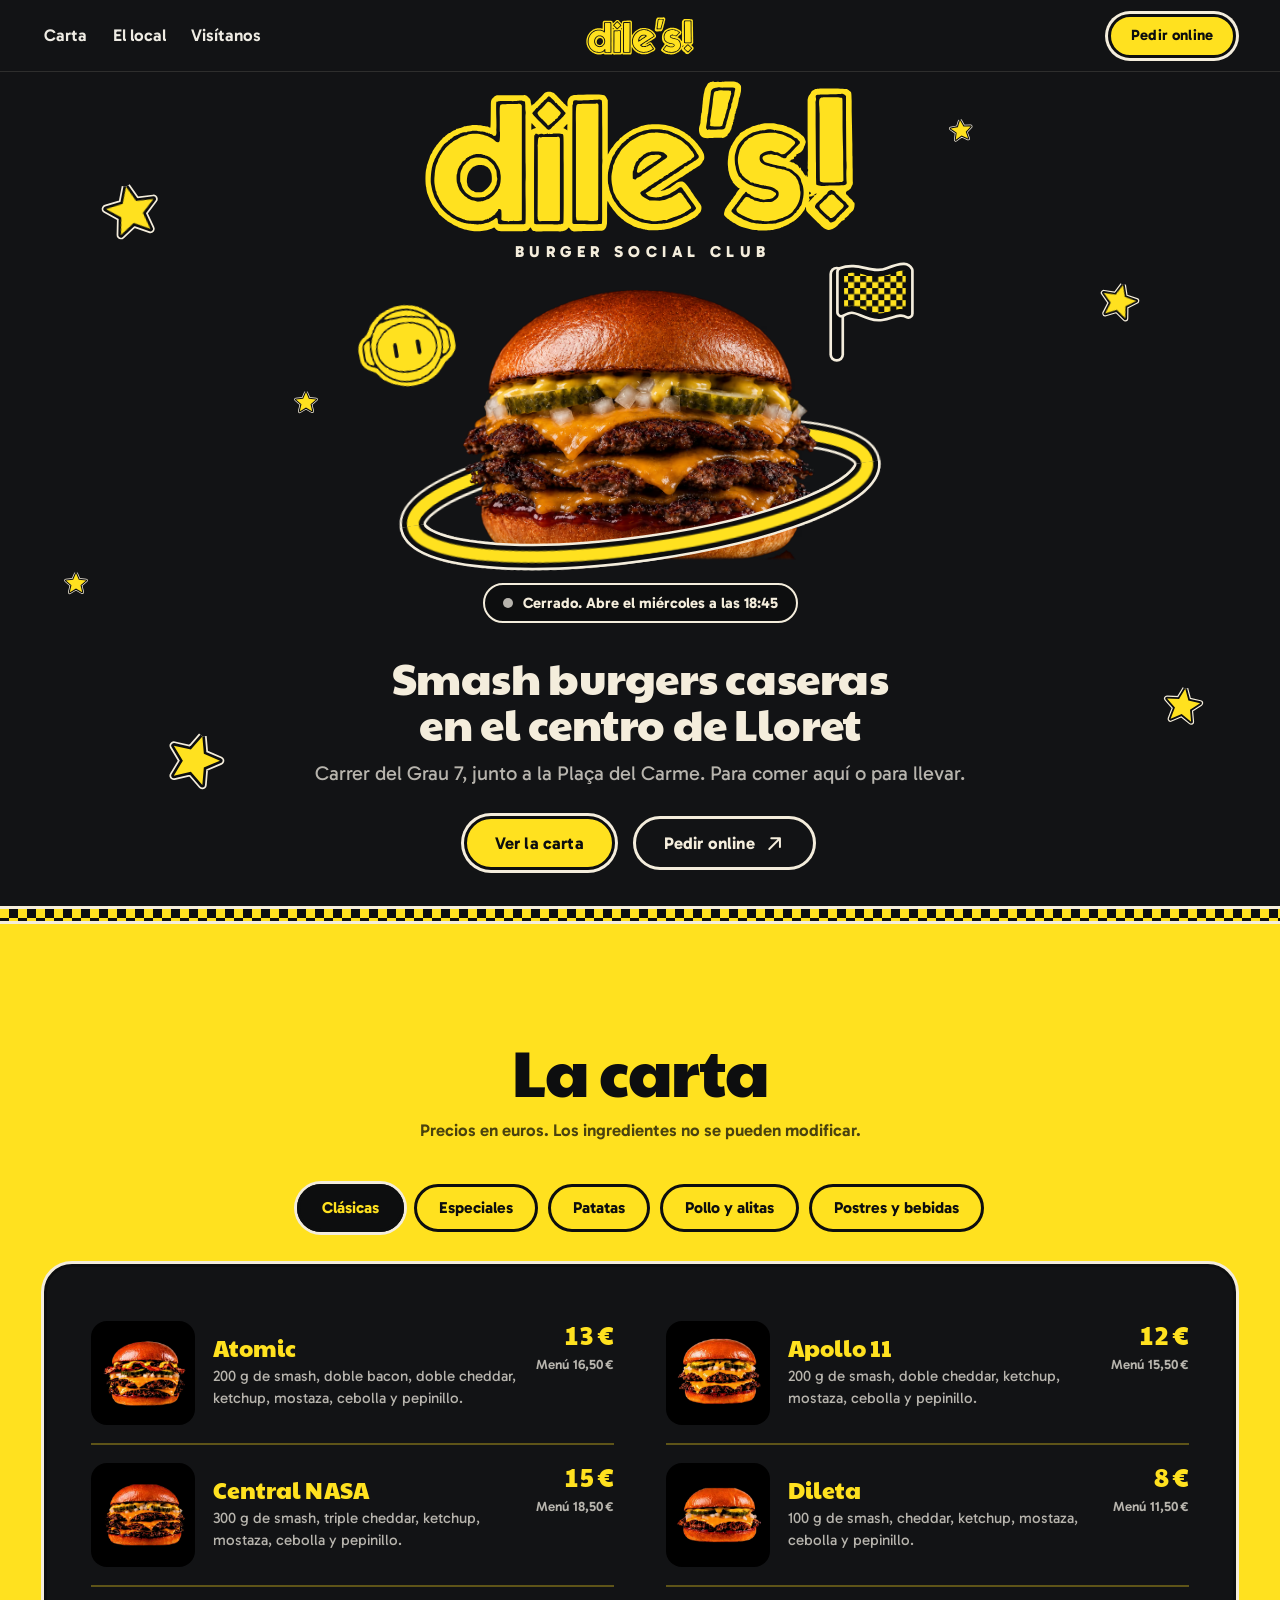
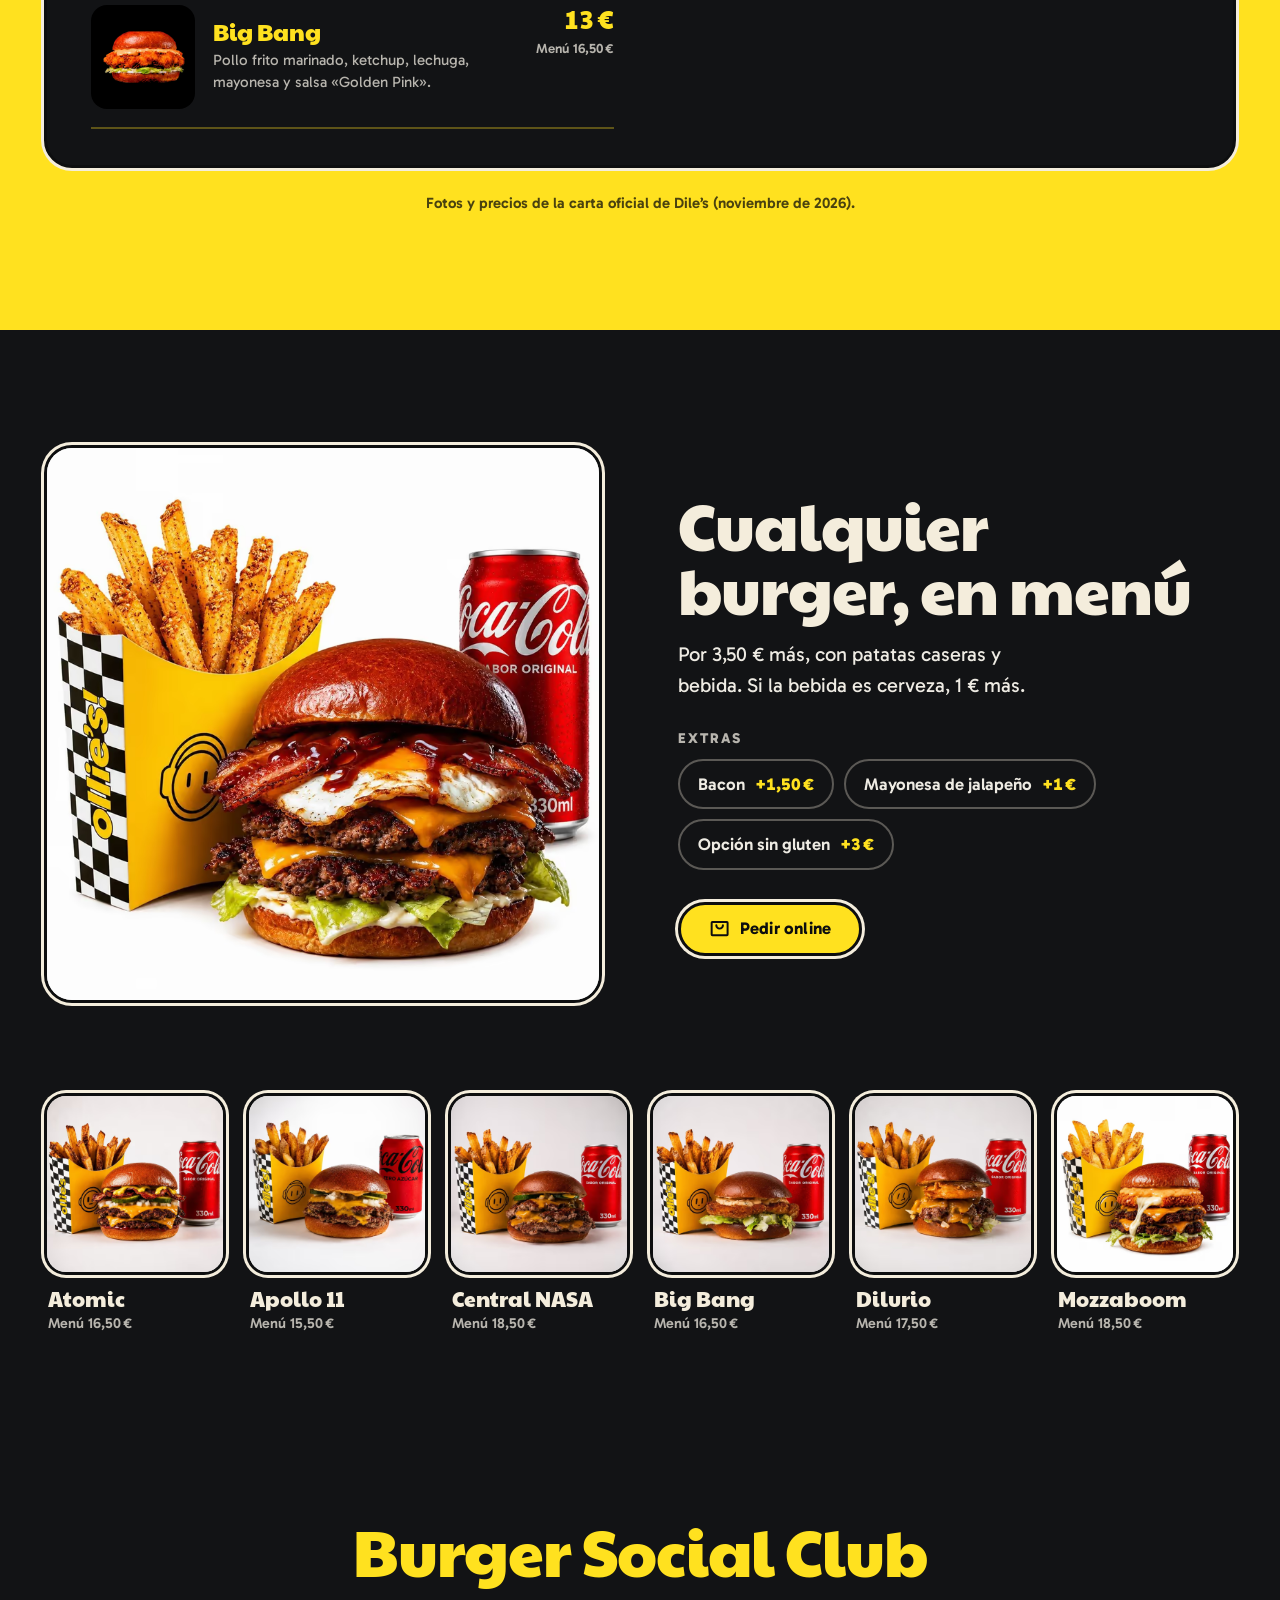
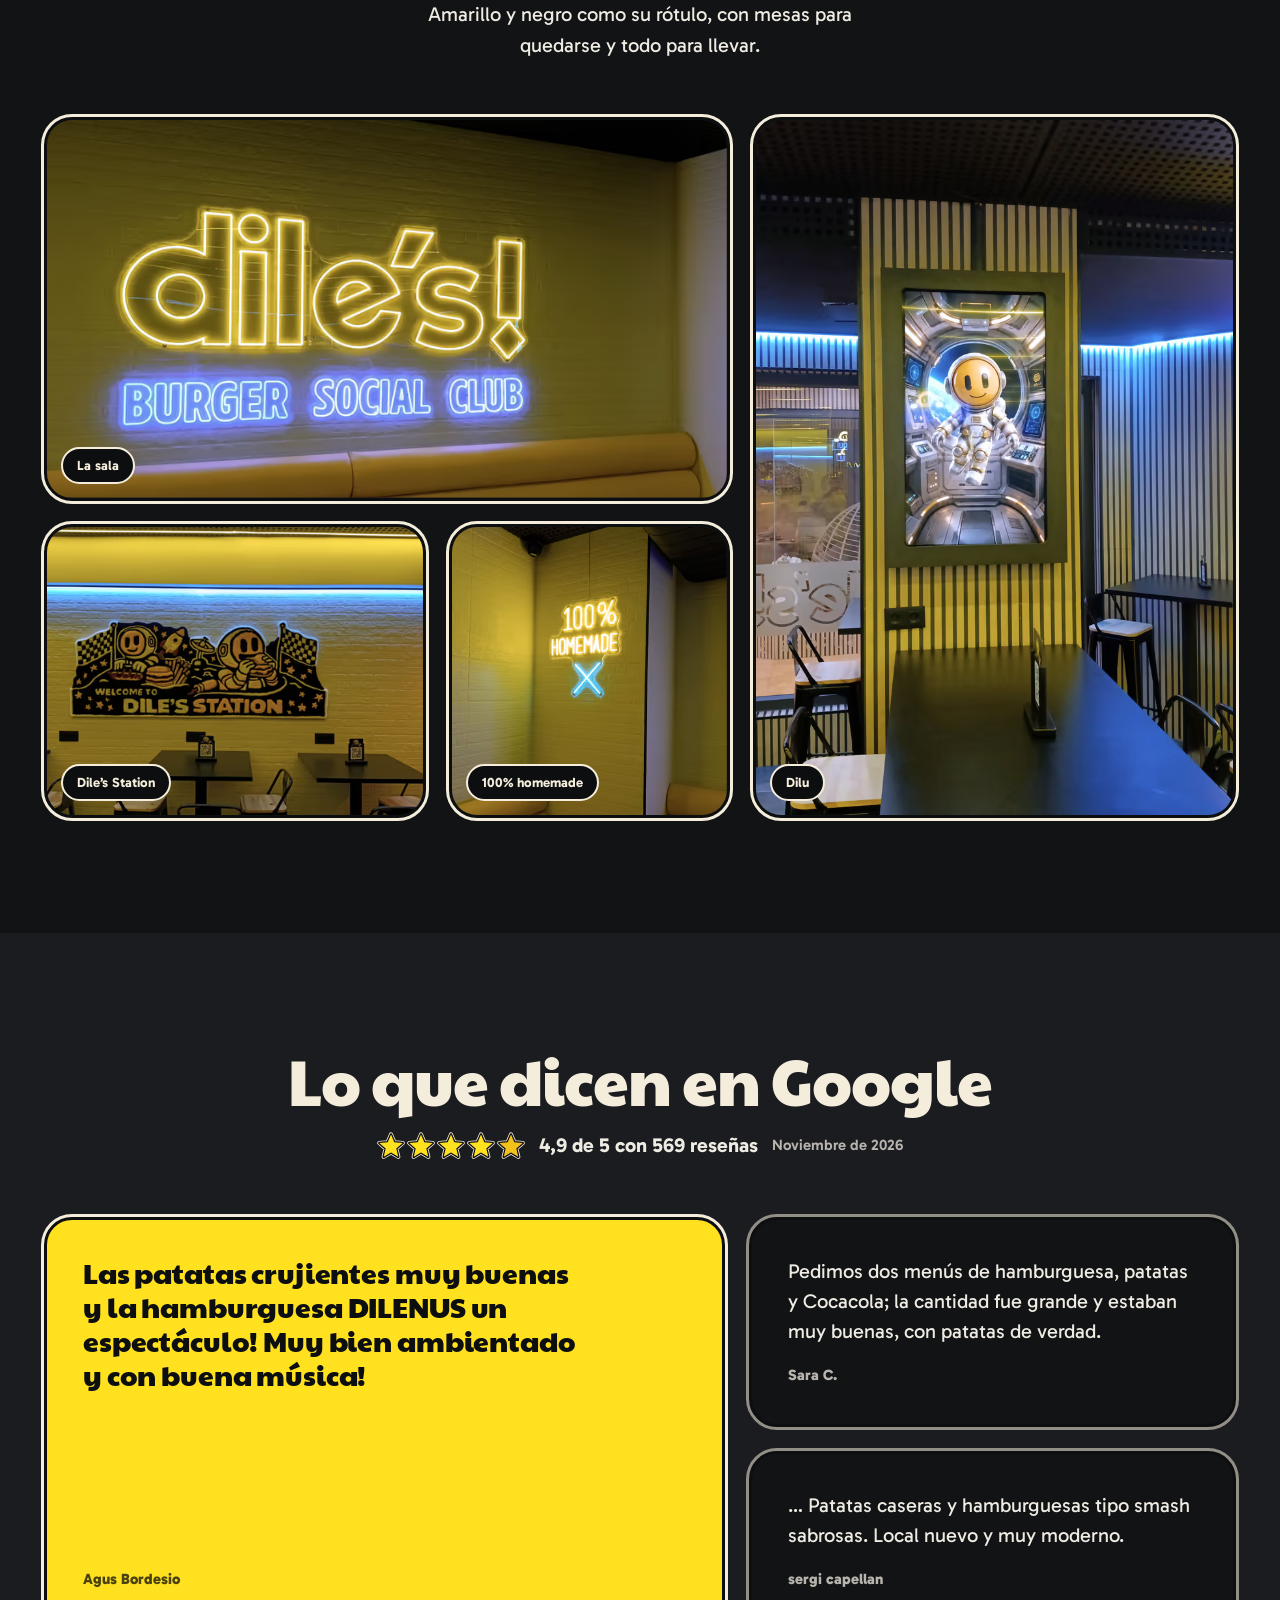
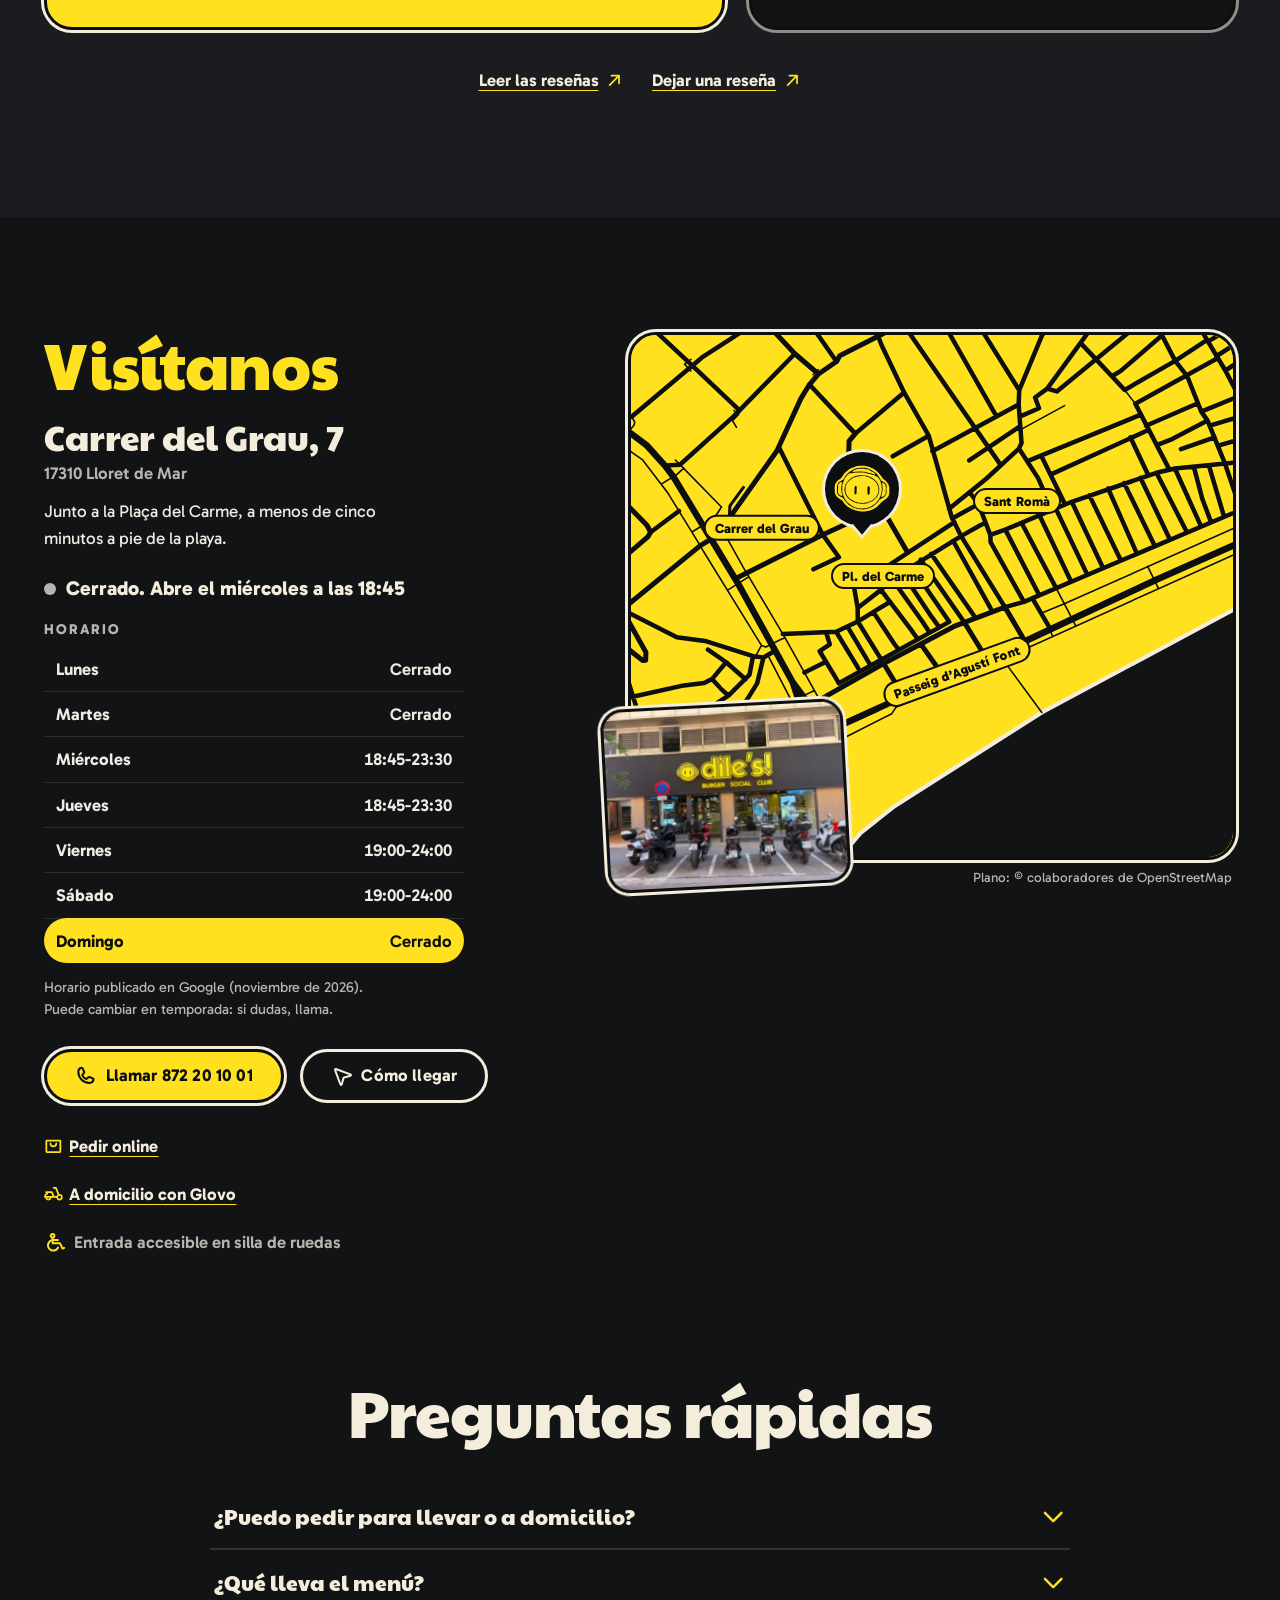
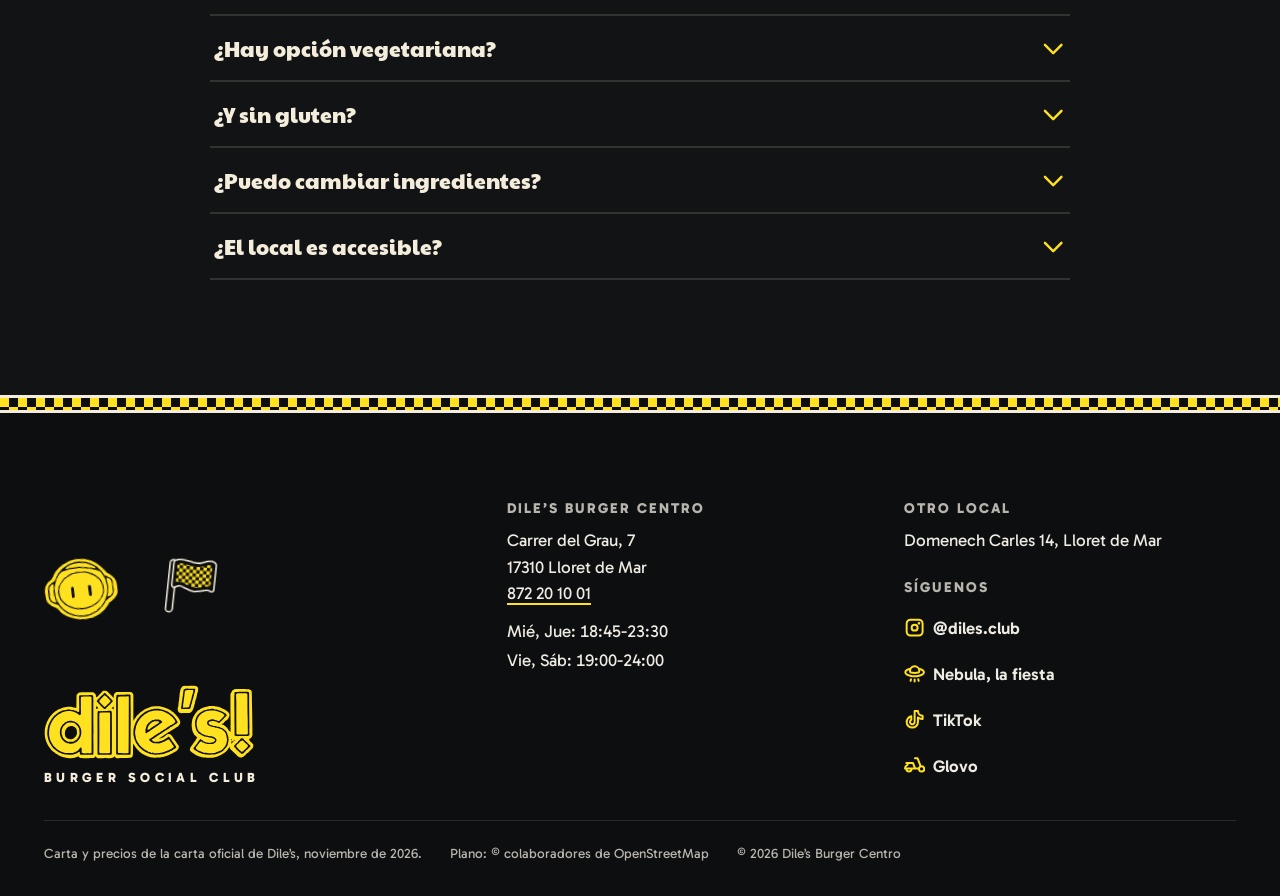
==== commit 4cd8cbae: "Nebula pasa a su propia página: el logo de Dile's se da la vuelta y lleva a nebula/ - Home: Nebula y" ====
--- a/index.html
+++ b/index.html
@@ -19,11 +19,11 @@
 <link rel="icon" href="favicon.svg" type="image/svg+xml"><link rel="icon" href="favicon-32.png" sizes="32x32"><link rel="apple-touch-icon" href="apple-touch-icon.png">
 <link rel="preload" href="assets/fonts/paytone-one-latin.woff2" as="font" type="font/woff2" crossorigin>
 <link rel="preload" href="assets/fonts/gabarito-latin.woff2" as="font" type="font/woff2" crossorigin>
+<link rel="prefetch" href="nebula/">
 <link rel="stylesheet" href="assets/css/fuentes.css?v=83c00f59">
-<link rel="stylesheet" href="assets/css/estilos.css?v=339729ca">
-<script>document.documentElement.classList.add("js")</script>
+<link rel="stylesheet" href="assets/css/estilos.css?v=d74099e9">
+<script>document.documentElement.classList.add("js");try{if(sessionStorage.getItem("diles-vuelta")){sessionStorage.removeItem("diles-vuelta");document.documentElement.classList.add("vuelta")}}catch(e){}</script>
 <script type="application/ld+json">{"@context":"https://schema.org","@type":"Restaurant","name":"Dile's Burger Centro","servesCuisine":["Hamburguesas","Burgers"],"priceRange":"10-20 €","telephone":"+34 872 20 10 01","address":{"@type":"PostalAddress","streetAddress":"Carrer del Grau, 7","postalCode":"17310","addressLocality":"Lloret de Mar","addressRegion":"Girona","addressCountry":"ES"},"geo":{"@type":"GeoCoordinates","latitude":41.6994432,"longitude":2.8456427},"openingHoursSpecification":[{"@type":"OpeningHoursSpecification","dayOfWeek":"Wednesday","opens":"18:45","closes":"23:30"},{"@type":"OpeningHoursSpecification","dayOfWeek":"Thursday","opens":"18:45","closes":"23:30"},{"@type":"OpeningHoursSpecification","dayOfWeek":"Friday","opens":"19:00","closes":"23:59"},{"@type":"OpeningHoursSpecification","dayOfWeek":"Saturday","opens":"19:00","closes":"23:59"}],"sameAs":["https://www.instagram.com/diles.club/","https://www.tiktok.com/@diles.club"],"hasMenu":"https://1benamar.github.io/diles/#carta","url":"https://1benamar.github.io/diles/"}</script>
-<script type="application/ld+json">{"@context":"https://schema.org","@type":"MusicEvent","name":"Nebula Vol. 1","description":"Fiesta de reggaetón underground y trap de 2016 organizada por Fogueo en Dile’s Burger Centro.","startDate":"2026-12-04T23:00:00+01:00","endDate":"2026-12-05T03:00:00+01:00","eventStatus":"https://schema.org/EventScheduled","eventAttendanceMode":"https://schema.org/OfflineEventAttendanceMode","image":"https://1benamar.github.io/diles/assets/img/nebula/cartel-1086.webp","url":"https://1benamar.github.io/diles/#nebula","location":{"@type":"Place","name":"Dile's Burger Centro","address":{"@type":"PostalAddress","streetAddress":"Carrer del Grau, 7","postalCode":"17310","addressLocality":"Lloret de Mar","addressRegion":"Girona","addressCountry":"ES"}},"organizer":{"@type":"Organization","name":"Fogueo","url":"https://www.instagram.com/fogueo.lab/"},"offers":[{"@type":"Offer","name":"Lista (antes de las 00:30, sin consumición)","price":"0","priceCurrency":"EUR","url":"https://www.vibeonight.com/event/80057a03-2c21-4eea-a293-07791a92c8b9","availability":"https://schema.org/InStock","validThrough":"2026-12-05T00:30:00+01:00"},{"@type":"Offer","name":"Standard (1 consumición)","price":"7","priceCurrency":"EUR","url":"https://www.vibeonight.com/event/80057a03-2c21-4eea-a293-07791a92c8b9","availability":"https://schema.org/InStock"}]}</script>
 <script type="application/json" id="datos-web">{"lang":"es","horario":{"3":["18:45","23:30"],"4":["18:45","23:30"],"5":["19:00","24:00"],"6":["19:00","24:00"]},"estado":{"abierto":"Abierto hasta las {hora}","abiertoMedianoche":"Abierto hasta medianoche","abreHoy":"Abre hoy a las {hora}","abreManana":"Cerrado. Abre mañana a las {hora}","abreDia":"Cerrado. Abre el {dia} a las {hora}"},"dias":["domingo","lunes","martes","miércoles","jueves","viernes","sábado"]}</script>
 </head>
 <body>
@@ -35,7 +35,7 @@
 <a class="saltar" href="#contenido">Saltar al contenido</a>
 <header class="cabecera" data-cabecera>
 <div class="cabecera__fila">
-<nav class="cabecera__nav" aria-label="Principal"><a href="#carta">Carta</a><a href="#local">El local</a><a class="nav-nebula" href="#nebula">Nebula</a><a href="#visita">Visítanos</a></nav>
+<nav class="cabecera__nav" aria-label="Principal"><a href="#carta">Carta</a><a href="#local">El local</a><a href="#visita">Visítanos</a></nav>
 <a class="cabecera__marca" href="#inicio" aria-label="Dile’s Burger Centro, inicio"><img src="assets/logo/dile-palabra.svg?v=bd2a161d" alt="" width="2508" height="886"></a>
 <div class="cabecera__acciones"><a class="boton boton--peq" href="https://www.dilesburger.com" target="_blank" rel="noopener"><span>Pedir online</span><span class="vh"> (se abre en otra pestaña)</span></a></div>
 <button class="cabecera__abrir" type="button" aria-expanded="false" aria-controls="menu-movil" data-abrir-menu><svg class="icono icono--list" viewBox="0 0 256 256" aria-hidden="true" focusable="false" fill="currentColor"><path d="M228,128a12,12,0,0,1-12,12H40a12,12,0,0,1,0-24H216A12,12,0,0,1,228,128ZM40,76H216a12,12,0,0,0,0-24H40a12,12,0,0,0,0,24ZM216,180H40a12,12,0,0,0,0,24H216a12,12,0,0,0,0-24Z"/></svg><span class="vh">Abrir el menú</span></button>
@@ -43,14 +43,14 @@
 </header>
 <div class="menu-movil" id="menu-movil" role="dialog" aria-modal="true" aria-label="Principal" hidden data-menu>
 <div class="menu-movil__cabeza"><svg class="menu-movil__dilu" viewBox="0 0 776 653" aria-hidden="true" focusable="false"><use href="#dilu"/></svg><button class="cabecera__abrir" type="button" data-cerrar-menu><svg class="icono icono--x" viewBox="0 0 256 256" aria-hidden="true" focusable="false" fill="currentColor"><path d="M208.49,191.51a12,12,0,0,1-17,17L128,145,64.49,208.49a12,12,0,0,1-17-17L111,128,47.51,64.49a12,12,0,0,1,17-17L128,111l63.51-63.52a12,12,0,0,1,17,17L145,128Z"/></svg><span class="vh">Cerrar el menú</span></button></div>
-<nav class="menu-movil__nav" aria-label="Principal"><a href="#carta">Carta</a><a href="#local">El local</a><a class="nav-nebula" href="#nebula">Nebula</a><a href="#visita">Visítanos</a><a href="#opiniones">Opiniones</a></nav>
+<nav class="menu-movil__nav" aria-label="Principal"><a href="#carta">Carta</a><a href="#local">El local</a><a href="#visita">Visítanos</a><a href="#opiniones">Opiniones</a></nav>
 <div class="menu-movil__botones"><a class="boton" href="https://www.dilesburger.com" target="_blank" rel="noopener"><svg class="icono icono--shopping-bag" viewBox="0 0 256 256" aria-hidden="true" focusable="false" fill="currentColor"><path d="M216,36H40A20,20,0,0,0,20,56V200a20,20,0,0,0,20,20H216a20,20,0,0,0,20-20V56A20,20,0,0,0,216,36Zm-4,160H44V60H212ZM76,88a12,12,0,0,1,24,0,28,28,0,0,0,56,0,12,12,0,0,1,24,0A52,52,0,0,1,76,88Z"/></svg><span>Pedir online</span><span class="vh"> (se abre en otra pestaña)</span></a><a class="boton boton--hueco" href="tel:+34872201001"><svg class="icono icono--phone" viewBox="0 0 256 256" aria-hidden="true" focusable="false" fill="currentColor"><path d="M224,154.8l-47.09-21.11-.18-.08a19.94,19.94,0,0,0-19,1.75,13.08,13.08,0,0,0-1.12.84l-22.31,19c-13-7.05-26.43-20.37-33.49-33.21l19.06-22.66a11.76,11.76,0,0,0,.85-1.15,20,20,0,0,0,1.66-18.83,1.42,1.42,0,0,1-.08-.18L101.2,32A20.06,20.06,0,0,0,80.42,20.15,60.27,60.27,0,0,0,28,80c0,81.61,66.39,148,148,148a60.27,60.27,0,0,0,59.85-52.42A20.06,20.06,0,0,0,224,154.8ZM176,204A124.15,124.15,0,0,1,52,80,36.29,36.29,0,0,1,80.48,44.46l18.82,42L80.14,109.28a12,12,0,0,0-.86,1.16A20,20,0,0,0,78,130.08c9.42,19.28,28.83,38.56,48.31,48A20,20,0,0,0,146,176.63a11.63,11.63,0,0,0,1.11-.85l22.43-19.07,42,18.81A36.29,36.29,0,0,1,176,204Z"/></svg><span>872 20 10 01</span></a></div>
 </div>
 <main id="contenido">
 <section class="portada" id="inicio" aria-labelledby="portada-titulo">
 <div class="portada__cielo" aria-hidden="true"><svg class="estrella estrella--e1 estrella--grande" viewBox="0 0 100 100" aria-hidden="true" focusable="false"><path class="estrella__borde" d="M50.0 9.0L61.8 36.8L91.8 39.4L69.0 59.2L75.9 88.6L50.0 73.0L24.1 88.6L31.0 59.2L8.2 39.4L38.2 36.8Z" pathLength="1"/><path class="estrella__linea" d="M50.0 9.0L61.8 36.8L91.8 39.4L69.0 59.2L75.9 88.6L50.0 73.0L24.1 88.6L31.0 59.2L8.2 39.4L38.2 36.8Z" pathLength="1"/><path class="estrella__pelo" d="M50.0 9.0L61.8 36.8L91.8 39.4L69.0 59.2L75.9 88.6L50.0 73.0L24.1 88.6L31.0 59.2L8.2 39.4L38.2 36.8Z"/></svg><svg class="estrella estrella--e2 " viewBox="0 0 100 100" aria-hidden="true" focusable="false"><path class="estrella__borde" d="M50.0 9.0L61.8 36.8L91.8 39.4L69.0 59.2L75.9 88.6L50.0 73.0L24.1 88.6L31.0 59.2L8.2 39.4L38.2 36.8Z" pathLength="1"/><path class="estrella__linea" d="M50.0 9.0L61.8 36.8L91.8 39.4L69.0 59.2L75.9 88.6L50.0 73.0L24.1 88.6L31.0 59.2L8.2 39.4L38.2 36.8Z" pathLength="1"/><path class="estrella__pelo" d="M50.0 9.0L61.8 36.8L91.8 39.4L69.0 59.2L75.9 88.6L50.0 73.0L24.1 88.6L31.0 59.2L8.2 39.4L38.2 36.8Z"/></svg><svg class="estrella estrella--e3 estrella--peq" viewBox="0 0 100 100" aria-hidden="true" focusable="false"><path class="estrella__borde" d="M50.0 9.0L61.8 36.8L91.8 39.4L69.0 59.2L75.9 88.6L50.0 73.0L24.1 88.6L31.0 59.2L8.2 39.4L38.2 36.8Z" pathLength="1"/><path class="estrella__linea" d="M50.0 9.0L61.8 36.8L91.8 39.4L69.0 59.2L75.9 88.6L50.0 73.0L24.1 88.6L31.0 59.2L8.2 39.4L38.2 36.8Z" pathLength="1"/><path class="estrella__pelo" d="M50.0 9.0L61.8 36.8L91.8 39.4L69.0 59.2L75.9 88.6L50.0 73.0L24.1 88.6L31.0 59.2L8.2 39.4L38.2 36.8Z"/></svg><svg class="estrella estrella--e4 estrella--peq" viewBox="0 0 100 100" aria-hidden="true" focusable="false"><path class="estrella__borde" d="M50.0 9.0L61.8 36.8L91.8 39.4L69.0 59.2L75.9 88.6L50.0 73.0L24.1 88.6L31.0 59.2L8.2 39.4L38.2 36.8Z" pathLength="1"/><path class="estrella__linea" d="M50.0 9.0L61.8 36.8L91.8 39.4L69.0 59.2L75.9 88.6L50.0 73.0L24.1 88.6L31.0 59.2L8.2 39.4L38.2 36.8Z" pathLength="1"/><path class="estrella__pelo" d="M50.0 9.0L61.8 36.8L91.8 39.4L69.0 59.2L75.9 88.6L50.0 73.0L24.1 88.6L31.0 59.2L8.2 39.4L38.2 36.8Z"/></svg><svg class="estrella estrella--e5 " viewBox="0 0 100 100" aria-hidden="true" focusable="false"><path class="estrella__borde" d="M50.0 9.0L61.8 36.8L91.8 39.4L69.0 59.2L75.9 88.6L50.0 73.0L24.1 88.6L31.0 59.2L8.2 39.4L38.2 36.8Z" pathLength="1"/><path class="estrella__linea" d="M50.0 9.0L61.8 36.8L91.8 39.4L69.0 59.2L75.9 88.6L50.0 73.0L24.1 88.6L31.0 59.2L8.2 39.4L38.2 36.8Z" pathLength="1"/><path class="estrella__pelo" d="M50.0 9.0L61.8 36.8L91.8 39.4L69.0 59.2L75.9 88.6L50.0 73.0L24.1 88.6L31.0 59.2L8.2 39.4L38.2 36.8Z"/></svg><svg class="estrella estrella--e6 estrella--grande" viewBox="0 0 100 100" aria-hidden="true" focusable="false"><path class="estrella__borde" d="M50.0 9.0L61.8 36.8L91.8 39.4L69.0 59.2L75.9 88.6L50.0 73.0L24.1 88.6L31.0 59.2L8.2 39.4L38.2 36.8Z" pathLength="1"/><path class="estrella__linea" d="M50.0 9.0L61.8 36.8L91.8 39.4L69.0 59.2L75.9 88.6L50.0 73.0L24.1 88.6L31.0 59.2L8.2 39.4L38.2 36.8Z" pathLength="1"/><path class="estrella__pelo" d="M50.0 9.0L61.8 36.8L91.8 39.4L69.0 59.2L75.9 88.6L50.0 73.0L24.1 88.6L31.0 59.2L8.2 39.4L38.2 36.8Z"/></svg><svg class="estrella estrella--e7 estrella--peq" viewBox="0 0 100 100" aria-hidden="true" focusable="false"><path class="estrella__borde" d="M50.0 9.0L61.8 36.8L91.8 39.4L69.0 59.2L75.9 88.6L50.0 73.0L24.1 88.6L31.0 59.2L8.2 39.4L38.2 36.8Z" pathLength="1"/><path class="estrella__linea" d="M50.0 9.0L61.8 36.8L91.8 39.4L69.0 59.2L75.9 88.6L50.0 73.0L24.1 88.6L31.0 59.2L8.2 39.4L38.2 36.8Z" pathLength="1"/><path class="estrella__pelo" d="M50.0 9.0L61.8 36.8L91.8 39.4L69.0 59.2L75.9 88.6L50.0 73.0L24.1 88.6L31.0 59.2L8.2 39.4L38.2 36.8Z"/></svg></div>
 <div class="portada__cartel">
-<p class="portada__marca"><img class="portada__palabra" src="assets/logo/dile-palabra.svg?v=bd2a161d" alt="dile’s!" width="2508" height="886" fetchpriority="high"><span class="portada__club">Burger Social Club</span></p>
+<p class="portada__marca"><a class="volteo" href="nebula/" data-volteo><span class="vh">Dile’s. Pulsa el logo para entrar en Nebula, la fiesta del viernes 4 de diciembre</span><span class="volteo__carta"><img class="portada__palabra volteo__frente" src="assets/logo/dile-palabra.svg?v=bd2a161d" alt="" width="2508" height="886" fetchpriority="high"><span class="volteo__dorso"><svg class="volteo__nebula" viewBox="0 0 1000 354" aria-hidden="true" focusable="false"><g class="rotulo" text-anchor="middle"><text class="rotulo__borde" x="500" y="258">nebula</text><text class="rotulo__linea" x="500" y="258">nebula</text><text class="rotulo__pelo" x="500" y="258">nebula</text></g></svg></span></span></a><span class="portada__club"><span class="portada__club-dia">Burger Social Club</span><span class="portada__club-noche" aria-hidden="true">Pulsa · el viernes hay fiesta</span></span></p>
 <div class="portada__planeta">
 <svg class="anillo anillo--detras" viewBox="0 0 1000 300" aria-hidden="true" focusable="false"><ellipse class="anillo__borde" cx="500" cy="150" rx="470" ry="112" pathLength="1"/><ellipse class="anillo__linea" cx="500" cy="150" rx="470" ry="112" pathLength="1"/><ellipse class="anillo__pelo" cx="500" cy="150" rx="470" ry="112"/></svg>
 <picture class="portada__burger"><source type="image/avif" srcset="assets/img/planeta-480.avif 480w, assets/img/planeta-800.avif 800w, assets/img/planeta-1200.avif 1183w" sizes="(max-width: 640px) 76vw, min(46vw, 560px)"><img src="assets/img/planeta-800.webp" srcset="assets/img/planeta-480.webp 480w, assets/img/planeta-800.webp 800w, assets/img/planeta-1200.webp 1183w" sizes="(max-width: 640px) 76vw, min(46vw, 560px)" width="800" height="610" alt="La Central NASA: triple smash con triple cheddar, pepinillo y cebolla" fetchpriority="high" decoding="async"></picture>
@@ -59,7 +59,7 @@
 <div class="portada__bandera"><svg class="bandera bandera--portada" viewBox="0 0 132 150" aria-hidden="true" focusable="false">
 <rect class="bandera__mastil-borde" x="8" y="4" width="22" height="142" rx="11"/><rect class="bandera__mastil" x="12" y="8" width="14" height="134" rx="7"/>
 <g class="bandera__tela"><path class="bandera__borde" d="M26 12C50 2 72 22 96 12S124 6 126 10V74C108 64 94 84 70 76S44 62 26 72Z"/><path class="bandera__cuadros" d="M26 12C50 2 72 22 96 12S124 6 126 10V74C108 64 94 84 70 76S44 62 26 72Z"/><path class="bandera__linea" d="M26 12C50 2 72 22 96 12S124 6 126 10V74C108 64 94 84 70 76S44 62 26 72Z"/></g></svg></div>
-<div class="portada__estados"><p class="estado portada__estado" data-estado-texto>Mié y jue 18:45-23:30. Vie y sáb 19:00-24:00.</p><a class="aviso-nebula" href="#nebula" data-aviso-nebula><svg class="icono icono--flying-saucer" viewBox="0 0 256 256" aria-hidden="true" focusable="false" fill="currentColor"><path d="M187.77,213.65a12,12,0,0,1-9.42,14.12A11.87,11.87,0,0,1,176,228a12,12,0,0,1-11.76-9.65l-4-20a12,12,0,1,1,23.54-4.7ZM128,188a12,12,0,0,0-12,12v24a12,12,0,0,0,24,0V200A12,12,0,0,0,128,188Zm-41.65-3.77a12,12,0,0,0-14.12,9.42l-4,20a12,12,0,0,0,9.42,14.12A11.87,11.87,0,0,0,80,228a12,12,0,0,0,11.76-9.65l4-20A12,12,0,0,0,86.35,184.23ZM252,112c0,17.92-14.23,33.89-40.08,45-22.61,9.69-52.42,15-83.92,15s-61.31-5.34-83.92-15C18.23,145.89,4,129.92,4,112,4,87.94,29.28,68,71.91,58.11A67.61,67.61,0,0,1,175.77,47.6a69.05,69.05,0,0,1,8.79,10.62C226.9,68.14,252,88.05,252,112ZM84,96.83v3a4,4,0,0,0,3,3.87A184.32,184.32,0,0,0,128,108a184.32,184.32,0,0,0,41-4.27,4,4,0,0,0,3-3.87V96a44,44,0,0,0-44-44h-.59C103.47,52.31,84,72.43,84,96.83ZM228,112c0-6.64-7.65-12.76-12.21-15.83a91.73,91.73,0,0,0-20.48-9.88A69.47,69.47,0,0,1,196,96v3.93a27.84,27.84,0,0,1-21.66,27.19A207.92,207.92,0,0,1,128,132a207.92,207.92,0,0,1-46.33-4.88A27.84,27.84,0,0,1,60,99.94h0V96.87a70.37,70.37,0,0,1,.82-10.63,92.39,92.39,0,0,0-20.53,9.88C35.7,99.19,28,105.34,28,112c0,14.68,39,36,100,36S228,126.68,228,112Z"/></svg><span><strong>Nebula</strong> · fiesta el viernes 4 de diciembre</span></a></div>
+<p class="estado portada__estado" data-estado-texto>Mié y jue 18:45-23:30. Vie y sáb 19:00-24:00.</p>
 </div>
 <h1 class="portada__titulo" id="portada-titulo">Smash burgers caseras en el centro de Lloret</h1>
 <p class="portada__datos">Carrer del Grau 7, junto a la Plaça del Carme. Para comer aquí o para llevar.</p>
@@ -166,63 +166,6 @@
 </div>
 </div>
 </section>
-<section class="nebula" id="nebula" aria-labelledby="nebula-titulo" data-nebula>
-<div class="cuadros cuadros--nebula" aria-hidden="true"></div>
-<div class="nebula__cielo" aria-hidden="true"><svg class="estrella nebula__estrella nebula__estrella--1 estrella--grande" viewBox="0 0 100 100" aria-hidden="true" focusable="false"><path class="estrella__borde" d="M50.0 9.0L61.8 36.8L91.8 39.4L69.0 59.2L75.9 88.6L50.0 73.0L24.1 88.6L31.0 59.2L8.2 39.4L38.2 36.8Z" pathLength="1"/><path class="estrella__linea" d="M50.0 9.0L61.8 36.8L91.8 39.4L69.0 59.2L75.9 88.6L50.0 73.0L24.1 88.6L31.0 59.2L8.2 39.4L38.2 36.8Z" pathLength="1"/><path class="estrella__pelo" d="M50.0 9.0L61.8 36.8L91.8 39.4L69.0 59.2L75.9 88.6L50.0 73.0L24.1 88.6L31.0 59.2L8.2 39.4L38.2 36.8Z"/></svg><svg class="estrella nebula__estrella nebula__estrella--2" viewBox="0 0 100 100" aria-hidden="true" focusable="false"><path class="estrella__borde" d="M50.0 9.0L61.8 36.8L91.8 39.4L69.0 59.2L75.9 88.6L50.0 73.0L24.1 88.6L31.0 59.2L8.2 39.4L38.2 36.8Z" pathLength="1"/><path class="estrella__linea" d="M50.0 9.0L61.8 36.8L91.8 39.4L69.0 59.2L75.9 88.6L50.0 73.0L24.1 88.6L31.0 59.2L8.2 39.4L38.2 36.8Z" pathLength="1"/><path class="estrella__pelo" d="M50.0 9.0L61.8 36.8L91.8 39.4L69.0 59.2L75.9 88.6L50.0 73.0L24.1 88.6L31.0 59.2L8.2 39.4L38.2 36.8Z"/></svg><svg class="estrella nebula__estrella nebula__estrella--3 estrella--peq" viewBox="0 0 100 100" aria-hidden="true" focusable="false"><path class="estrella__borde" d="M50.0 9.0L61.8 36.8L91.8 39.4L69.0 59.2L75.9 88.6L50.0 73.0L24.1 88.6L31.0 59.2L8.2 39.4L38.2 36.8Z" pathLength="1"/><path class="estrella__linea" d="M50.0 9.0L61.8 36.8L91.8 39.4L69.0 59.2L75.9 88.6L50.0 73.0L24.1 88.6L31.0 59.2L8.2 39.4L38.2 36.8Z" pathLength="1"/><path class="estrella__pelo" d="M50.0 9.0L61.8 36.8L91.8 39.4L69.0 59.2L75.9 88.6L50.0 73.0L24.1 88.6L31.0 59.2L8.2 39.4L38.2 36.8Z"/></svg><svg class="estrella nebula__estrella nebula__estrella--4 estrella--peq" viewBox="0 0 100 100" aria-hidden="true" focusable="false"><path class="estrella__borde" d="M50.0 9.0L61.8 36.8L91.8 39.4L69.0 59.2L75.9 88.6L50.0 73.0L24.1 88.6L31.0 59.2L8.2 39.4L38.2 36.8Z" pathLength="1"/><path class="estrella__linea" d="M50.0 9.0L61.8 36.8L91.8 39.4L69.0 59.2L75.9 88.6L50.0 73.0L24.1 88.6L31.0 59.2L8.2 39.4L38.2 36.8Z" pathLength="1"/><path class="estrella__pelo" d="M50.0 9.0L61.8 36.8L91.8 39.4L69.0 59.2L75.9 88.6L50.0 73.0L24.1 88.6L31.0 59.2L8.2 39.4L38.2 36.8Z"/></svg></div>
-<div class="contenedor nebula__caja">
-<div class="nebula__cabeza">
-<div class="nebula__emblema" aria-hidden="true">
-<svg class="platillo" viewBox="0 0 320 300" focusable="false">
-<g class="platillo__haz"><path class="platillo__luz" d="M118 132L202 132L292 280A132 16 0 0 1 28 280Z"/><g class="platillo__ondas"><ellipse cx="160" cy="170" rx="58" ry="9"/><ellipse cx="160" cy="220" rx="84" ry="12"/><ellipse cx="160" cy="270" rx="112" ry="15"/></g></g>
-<g class="platillo__nave">
-<g class="platillo__borde"><rect x="155" y="18" width="10" height="30" rx="5"/><circle cx="160" cy="18" r="11"/><path d="M104 100C104 62 129 38 160 38S216 62 216 100Z"/><ellipse cx="160" cy="112" rx="132" ry="32"/></g>
-<rect class="platillo__pieza platillo__antena" x="155" y="18" width="10" height="30" rx="5"/>
-<circle class="platillo__pieza platillo__bola" cx="160" cy="18" r="11"/>
-<path class="platillo__pieza platillo__cupula" d="M104 100C104 62 129 38 160 38S216 62 216 100Z"/>
-<path class="platillo__brillo" d="M127 80C130 64 141 54 156 50"/>
-<ellipse class="platillo__pieza platillo__casco" cx="160" cy="112" rx="132" ry="32"/>
-<path class="platillo__franja" d="M38 110C78 127 242 127 282 110"/>
-<g class="platillo__luces"><circle cx="78" cy="128" r="7.5"/><circle cx="119" cy="134" r="7.5"/><circle cx="160" cy="136" r="7.5"/><circle cx="201" cy="134" r="7.5"/><circle cx="242" cy="128" r="7.5"/></g>
-</g>
-</svg>
-<div class="nebula__dilu"><svg class="dilu" viewBox="0 0 776 653" focusable="false"><use href="#dilu"/></svg></div>
-</div>
-<h2 class="nebula__titulo" id="nebula-titulo"><span class="nebula__marca" data-texto="nebula">Nebula</span><span class="vh">: </span><span class="nebula__sub">Fiesta de reggaetón y trap en Dile’s</span></h2>
-<p class="nebula__lead">Vol. 1, la primera edición: reggaetón underground y trap de 2016, los temas que marcaron una época y que hoy casi nadie pincha. Organiza Fogueo.</p>
-<p class="estado nebula__estado" data-nebula-estado>Primera edición: viernes 4 de diciembre</p>
-</div>
-<dl class="nebula__datos">
-<div class="nebula__dato"><dt><svg class="icono icono--calendar-blank" viewBox="0 0 256 256" aria-hidden="true" focusable="false" fill="currentColor"><path d="M208,28H188V24a12,12,0,0,0-24,0v4H92V24a12,12,0,0,0-24,0v4H48A20,20,0,0,0,28,48V208a20,20,0,0,0,20,20H208a20,20,0,0,0,20-20V48A20,20,0,0,0,208,28ZM68,52a12,12,0,0,0,24,0h72a12,12,0,0,0,24,0h16V76H52V52ZM52,204V100H204V204Z"/></svg><span>Cuándo</span></dt><dd>Viernes 4 de diciembre</dd></div>
-<div class="nebula__dato"><dt><svg class="icono icono--clock" viewBox="0 0 256 256" aria-hidden="true" focusable="false" fill="currentColor"><path d="M128,20A108,108,0,1,0,236,128,108.12,108.12,0,0,0,128,20Zm0,192a84,84,0,1,1,84-84A84.09,84.09,0,0,1,128,212Zm68-84a12,12,0,0,1-12,12H128a12,12,0,0,1-12-12V72a12,12,0,0,1,24,0v44h44A12,12,0,0,1,196,128Z"/></svg><span>Horario</span></dt><dd>De 23:00 a 03:00</dd></div>
-<div class="nebula__dato"><dt><svg class="icono icono--map-pin" viewBox="0 0 256 256" aria-hidden="true" focusable="false" fill="currentColor"><path d="M128,60a44,44,0,1,0,44,44A44.05,44.05,0,0,0,128,60Zm0,64a20,20,0,1,1,20-20A20,20,0,0,1,128,124Zm0-112a92.1,92.1,0,0,0-92,92c0,77.36,81.64,135.4,85.12,137.83a12,12,0,0,0,13.76,0,259,259,0,0,0,42.18-39C205.15,170.57,220,136.37,220,104A92.1,92.1,0,0,0,128,12Zm31.3,174.71A249.35,249.35,0,0,1,128,216.89a249.35,249.35,0,0,1-31.3-30.18C80,167.37,60,137.31,60,104a68,68,0,0,1,136,0C196,137.31,176,167.37,159.3,186.71Z"/></svg><span>Dónde</span></dt><dd>Carrer del Grau 7</dd></div>
-</dl>
-<div class="nebula__rejilla">
-<div class="nebula__panel nebula__panel--programa">
-<h3 class="nebula__h3">Qué habrá</h3>
-<ul class="nebula__lista">
-<li><svg class="icono icono--vinyl-record" viewBox="0 0 256 256" aria-hidden="true" focusable="false" fill="currentColor"><path d="M128,20A108,108,0,1,0,236,128,108.12,108.12,0,0,0,128,20Zm0,192a84,84,0,1,1,84-84A84.09,84.09,0,0,1,128,212Zm0-128a44.05,44.05,0,0,0-44,44,12,12,0,0,1-24,0,68.07,68.07,0,0,1,68-68,12,12,0,0,1,0,24Zm68,44a68.07,68.07,0,0,1-68,68,12,12,0,0,1,0-24,44.05,44.05,0,0,0,44-44,12,12,0,0,1,24,0Zm-68,28a28,28,0,1,1,28-28A28,28,0,0,1,128,156Z"/></svg><span>Reggaetón underground y trap de 2016</span></li>
-<li><svg class="icono icono--hamburger" viewBox="0 0 256 256" aria-hidden="true" focusable="false" fill="currentColor"><path d="M227.9,152.72l-39.7,14.44-35.74-14.3a12,12,0,0,0-8.92,0L108,167.08,72.46,152.86a12,12,0,0,0-8.56-.14l-44,16a12,12,0,0,0,8.2,22.56l8.12-2.95A44.06,44.06,0,0,0,80,228h96a44.05,44.05,0,0,0,44-44v-2.87l16.1-5.85a12,12,0,0,0-8.2-22.56ZM176,204H80a20,20,0,0,1-20-20v-4.32l7.8-2.84,35.74,14.3a12,12,0,0,0,8.92,0L148,176.92l35.54,14.22a12,12,0,0,0,8.56.14l2.89-1.06A20,20,0,0,1,176,204ZM12,128a12,12,0,0,1,12-12H232a12,12,0,0,1,0,24H24A12,12,0,0,1,12,128Zm36.2-24H207.8a20.36,20.36,0,0,0,16.38-8.29,19.59,19.59,0,0,0,2.88-17.65C216.12,43.88,175.39,20,128,20S39.89,43.87,28.94,78.05A19.56,19.56,0,0,0,31.82,95.7,20.32,20.32,0,0,0,48.2,104ZM128,44c33.7,0,63.61,14.85,74,36H54C64.4,58.85,94.31,44,128,44Z"/></svg><span>Menú especial Nebula, de la cocina de Dile’s</span></li>
-<li><svg class="icono icono--broadcast" viewBox="0 0 256 256" aria-hidden="true" focusable="false" fill="currentColor"><path d="M128,84a44,44,0,1,0,44,44A44.05,44.05,0,0,0,128,84Zm0,64a20,20,0,1,1,20-20A20,20,0,0,1,128,148Zm77.39,12.7A83.94,83.94,0,0,1,190.61,184a12,12,0,0,1-17.89-16,59.92,59.92,0,0,0,0-80,12,12,0,0,1,17.89-16,84.07,84.07,0,0,1,14.78,88.7ZM83.28,168a12,12,0,0,1-17.89,16,83.94,83.94,0,0,1,0-112A12,12,0,0,1,83.28,88a59.92,59.92,0,0,0,0,80ZM252,128a123.63,123.63,0,0,1-35.43,86.78A12,12,0,1,1,199.43,198a99.88,99.88,0,0,0,0-140,12,12,0,0,1,17.14-16.8A123.63,123.63,0,0,1,252,128ZM56.57,198a12,12,0,0,1-17.14,16.8,123.89,123.89,0,0,1,0-173.56A12,12,0,0,1,56.57,58a99.88,99.88,0,0,0,0,140Z"/></svg><span>Set en directo, retransmitido en streaming</span></li>
-<li><svg class="icono icono--martini" viewBox="0 0 256 256" aria-hidden="true" focusable="false" fill="currentColor"><path d="M243.09,35.41A12,12,0,0,0,232,28H24a12,12,0,0,0-8.48,20.49L116,149v55H88a12,12,0,0,0,0,24h80a12,12,0,0,0,0-24H140V149L240.48,48.49A12,12,0,0,0,243.09,35.41ZM203,52,191,64H65L53,52Zm-75,75L89,88H167Z"/></svg><span>Chupitos gratis</span></li>
-<li><svg class="icono icono--gift" viewBox="0 0 256 256" aria-hidden="true" focusable="false" fill="currentColor"><path d="M216,68H190.06A33.82,33.82,0,0,0,196,49.69,36.62,36.62,0,0,0,158.31,12,33.44,33.44,0,0,0,134,23.25a54.65,54.65,0,0,0-6,8.3,54.65,54.65,0,0,0-6-8.3A33.44,33.44,0,0,0,97.69,12,36.62,36.62,0,0,0,60,49.69,33.82,33.82,0,0,0,65.94,68H40A20,20,0,0,0,20,88v32a20,20,0,0,0,16,19.6V200a20,20,0,0,0,20,20H200a20,20,0,0,0,20-20V139.6A20,20,0,0,0,236,120V88A20,20,0,0,0,216,68Zm-4,48H140V92h72ZM152,39.17A9.59,9.59,0,0,1,159,36h.35A12.62,12.62,0,0,1,172,49,9.59,9.59,0,0,1,168.83,56c-6.9,6.12-18.25,9.26-27.63,10.76C142.7,57.42,145.84,46.07,152,39.17ZM87.7,39.7A12.8,12.8,0,0,1,96.61,36H97A9.59,9.59,0,0,1,104,39.17c6.12,6.9,9.26,18.24,10.75,27.61C105.45,65.27,94,62.13,87.17,56A9.59,9.59,0,0,1,84,49,12.72,12.72,0,0,1,87.7,39.7ZM44,92h72v24H44Zm16,48h56v56H60Zm80,56V140h56v56Z"/></svg><span>Regalos y alguna sorpresa más</span></li>
-</ul>
-</div>
-<a class="nebula__cartel" href="assets/img/nebula/cartel-1086.webp" target="_blank" rel="noopener"><picture><source type="image/avif" srcset="assets/img/nebula/cartel-480.avif 480w, assets/img/nebula/cartel-800.avif 800w, assets/img/nebula/cartel-1086.avif 1086w" sizes="(max-width: 1100px) min(86vw, 400px), 340px"><img src="assets/img/nebula/cartel-800.webp" srcset="assets/img/nebula/cartel-480.webp 480w, assets/img/nebula/cartel-800.webp 800w, assets/img/nebula/cartel-1086.webp 1086w" sizes="(max-width: 1100px) min(86vw, 400px), 340px" width="800" height="1067" alt="Cartel de Nebula Vol. 1: Fogueo presenta, viernes 4 de diciembre, de 23:00 a 03:00, en Dile’s, Carrer del Grau 7" loading="lazy" decoding="async"></picture><span class="vh"> (abre el cartel en grande en otra pestaña)</span></a>
-<div class="nebula__panel nebula__panel--entradas">
-<h3 class="nebula__h3">Entradas</h3>
-<ul class="entradas">
-<li class="entrada"><div><p class="entrada__nombre">Lista</p><p class="entrada__desc">Entrando antes de las 00:30. Sin consumición.</p></div><p class="entrada__precio">Gratis</p></li>
-<li class="entrada"><div><p class="entrada__nombre">Standard</p><p class="entrada__desc">Con una consumición para toda la noche.</p></div><p class="entrada__precio">7 €</p></li>
-</ul>
-<div class="nebula__botones">
-<a class="boton boton--nebula" href="https://www.vibeonight.com/event/80057a03-2c21-4eea-a293-07791a92c8b9" target="_blank" rel="noopener" data-nebula-entradas><svg class="icono icono--ticket" viewBox="0 0 256 256" aria-hidden="true" focusable="false" fill="currentColor"><path d="M232,108a12,12,0,0,0,12-12V64a20,20,0,0,0-20-20H32A20,20,0,0,0,12,64V96a12,12,0,0,0,12,12,20,20,0,0,1,0,40,12,12,0,0,0-12,12v32a20,20,0,0,0,20,20H224a20,20,0,0,0,20-20V160a12,12,0,0,0-12-12,20,20,0,0,1,0-40ZM36,170.34a44,44,0,0,0,0-84.68V68H88V188H36Zm184,0V188H112V68H220V85.66a44,44,0,0,0,0,84.68Z"/></svg><span>Apúntate a la lista</span><span class="vh"> (en Vibeo, se abre en otra pestaña)</span></a>
-<a class="enlace enlace--nebula" href="https://www.instagram.com/nebula.theroom/" target="_blank" rel="noopener"><svg class="icono icono--instagram-logo" viewBox="0 0 256 256" aria-hidden="true" focusable="false" fill="currentColor"><path d="M128,80a48,48,0,1,0,48,48A48.05,48.05,0,0,0,128,80Zm0,72a24,24,0,1,1,24-24A24,24,0,0,1,128,152ZM176,20H80A60.07,60.07,0,0,0,20,80v96a60.07,60.07,0,0,0,60,60h96a60.07,60.07,0,0,0,60-60V80A60.07,60.07,0,0,0,176,20Zm36,156a36,36,0,0,1-36,36H80a36,36,0,0,1-36-36V80A36,36,0,0,1,80,44h96a36,36,0,0,1,36,36ZM196,76a16,16,0,1,1-16-16A16,16,0,0,1,196,76Z"/></svg><span>@nebula.theroom</span><span class="vh"> (se abre en otra pestaña)</span></a>
-</div>
-<p class="nebula__nota">Aforo muy limitado. La organización se reserva el derecho de admisión.</p>
-</div>
-</div>
-</div>
-</section>
 <section class="opiniones" id="opiniones" aria-labelledby="opiniones-titulo">
 <div class="contenedor">
 <div class="opiniones__cabeza">
@@ -271,7 +214,7 @@
 <section class="faq" id="preguntas" aria-labelledby="faq-titulo">
 <div class="contenedor faq__caja">
 <h2 class="faq__titulo" id="faq-titulo">Preguntas rápidas</h2>
-<div class="faq__lista"><details class="pregunta" data-nebula-temporal><summary>¿Qué es Nebula?<svg class="icono icono--caret-down" viewBox="0 0 256 256" aria-hidden="true" focusable="false" fill="currentColor"><path d="M216.49,104.49l-80,80a12,12,0,0,1-17,0l-80-80a12,12,0,0,1,17-17L128,159l71.51-71.52a12,12,0,0,1,17,17Z"/></svg></summary><p>Una fiesta de reggaetón underground y trap de 2016 que organiza Fogueo en Dile’s Centro. La primera edición es el viernes 4 de diciembre, de 23:00 a 03:00.</p></details><details class="pregunta" data-nebula-temporal><summary>¿Cuánto cuesta entrar a Nebula?<svg class="icono icono--caret-down" viewBox="0 0 256 256" aria-hidden="true" focusable="false" fill="currentColor"><path d="M216.49,104.49l-80,80a12,12,0,0,1-17,0l-80-80a12,12,0,0,1,17-17L128,159l71.51-71.52a12,12,0,0,1,17,17Z"/></svg></summary><p>Si te apuntas a la lista en Vibeo, entras gratis antes de las 00:30 (sin consumición). La entrada Standard cuesta 7 € e incluye una consumición. El aforo es muy limitado.</p></details><details class="pregunta"><summary>¿Puedo pedir para llevar o a domicilio?<svg class="icono icono--caret-down" viewBox="0 0 256 256" aria-hidden="true" focusable="false" fill="currentColor"><path d="M216.49,104.49l-80,80a12,12,0,0,1-17,0l-80-80a12,12,0,0,1,17-17L128,159l71.51-71.52a12,12,0,0,1,17,17Z"/></svg></summary><p>Sí. Puedes hacer el pedido online en dilesburger.com o pedir a domicilio con Glovo.</p></details><details class="pregunta"><summary>¿Qué lleva el menú?<svg class="icono icono--caret-down" viewBox="0 0 256 256" aria-hidden="true" focusable="false" fill="currentColor"><path d="M216.49,104.49l-80,80a12,12,0,0,1-17,0l-80-80a12,12,0,0,1,17-17L128,159l71.51-71.52a12,12,0,0,1,17,17Z"/></svg></summary><p>Patatas y bebida por 3,50 € más sobre el precio de la burger. Si la bebida es cerveza, 1 € más.</p></details><details class="pregunta"><summary>¿Hay opción vegetariana?<svg class="icono icono--caret-down" viewBox="0 0 256 256" aria-hidden="true" focusable="false" fill="currentColor"><path d="M216.49,104.49l-80,80a12,12,0,0,1-17,0l-80-80a12,12,0,0,1,17-17L128,159l71.51-71.52a12,12,0,0,1,17,17Z"/></svg></summary><p>La Terra Vega, con doble patata de Olot (queso de cabra y cebolla), ketchup, lechuga y mayonesa.</p></details><details class="pregunta"><summary>¿Y sin gluten?<svg class="icono icono--caret-down" viewBox="0 0 256 256" aria-hidden="true" focusable="false" fill="currentColor"><path d="M216.49,104.49l-80,80a12,12,0,0,1-17,0l-80-80a12,12,0,0,1,17-17L128,159l71.51-71.52a12,12,0,0,1,17,17Z"/></svg></summary><p>La carta tiene la opción sin gluten como extra, por 3 €. Si tienes una alergia, coméntalo al pedir.</p></details><details class="pregunta"><summary>¿Puedo cambiar ingredientes?<svg class="icono icono--caret-down" viewBox="0 0 256 256" aria-hidden="true" focusable="false" fill="currentColor"><path d="M216.49,104.49l-80,80a12,12,0,0,1-17,0l-80-80a12,12,0,0,1,17-17L128,159l71.51-71.52a12,12,0,0,1,17,17Z"/></svg></summary><p>No. La carta indica que los ingredientes no se pueden modificar.</p></details><details class="pregunta"><summary>¿El local es accesible?<svg class="icono icono--caret-down" viewBox="0 0 256 256" aria-hidden="true" focusable="false" fill="currentColor"><path d="M216.49,104.49l-80,80a12,12,0,0,1-17,0l-80-80a12,12,0,0,1,17-17L128,159l71.51-71.52a12,12,0,0,1,17,17Z"/></svg></summary><p>Sí, la entrada es accesible en silla de ruedas.</p></details></div>
+<div class="faq__lista"><details class="pregunta" data-nebula-temporal><summary>¿Qué es Nebula?<svg class="icono icono--caret-down" viewBox="0 0 256 256" aria-hidden="true" focusable="false" fill="currentColor"><path d="M216.49,104.49l-80,80a12,12,0,0,1-17,0l-80-80a12,12,0,0,1,17-17L128,159l71.51-71.52a12,12,0,0,1,17,17Z"/></svg></summary><p>Una fiesta de reggaetón underground y trap de 2016 que organiza Fogueo en Dile’s Centro. La primera edición es el viernes 4 de diciembre, de 23:00 a 03:00. Todo en la <a class="enlace-texto" href="nebula/">página de Nebula</a>.</p></details><details class="pregunta" data-nebula-temporal><summary>¿Cuánto cuesta entrar a Nebula?<svg class="icono icono--caret-down" viewBox="0 0 256 256" aria-hidden="true" focusable="false" fill="currentColor"><path d="M216.49,104.49l-80,80a12,12,0,0,1-17,0l-80-80a12,12,0,0,1,17-17L128,159l71.51-71.52a12,12,0,0,1,17,17Z"/></svg></summary><p>Si te apuntas a la lista en Vibeo, entras gratis antes de las 00:30 (sin consumición). La entrada Standard cuesta 7 € e incluye una consumición. El aforo es muy limitado.</p></details><details class="pregunta"><summary>¿Puedo pedir para llevar o a domicilio?<svg class="icono icono--caret-down" viewBox="0 0 256 256" aria-hidden="true" focusable="false" fill="currentColor"><path d="M216.49,104.49l-80,80a12,12,0,0,1-17,0l-80-80a12,12,0,0,1,17-17L128,159l71.51-71.52a12,12,0,0,1,17,17Z"/></svg></summary><p>Sí. Puedes hacer el pedido online en dilesburger.com o pedir a domicilio con Glovo.</p></details><details class="pregunta"><summary>¿Qué lleva el menú?<svg class="icono icono--caret-down" viewBox="0 0 256 256" aria-hidden="true" focusable="false" fill="currentColor"><path d="M216.49,104.49l-80,80a12,12,0,0,1-17,0l-80-80a12,12,0,0,1,17-17L128,159l71.51-71.52a12,12,0,0,1,17,17Z"/></svg></summary><p>Patatas y bebida por 3,50 € más sobre el precio de la burger. Si la bebida es cerveza, 1 € más.</p></details><details class="pregunta"><summary>¿Hay opción vegetariana?<svg class="icono icono--caret-down" viewBox="0 0 256 256" aria-hidden="true" focusable="false" fill="currentColor"><path d="M216.49,104.49l-80,80a12,12,0,0,1-17,0l-80-80a12,12,0,0,1,17-17L128,159l71.51-71.52a12,12,0,0,1,17,17Z"/></svg></summary><p>La Terra Vega, con doble patata de Olot (queso de cabra y cebolla), ketchup, lechuga y mayonesa.</p></details><details class="pregunta"><summary>¿Y sin gluten?<svg class="icono icono--caret-down" viewBox="0 0 256 256" aria-hidden="true" focusable="false" fill="currentColor"><path d="M216.49,104.49l-80,80a12,12,0,0,1-17,0l-80-80a12,12,0,0,1,17-17L128,159l71.51-71.52a12,12,0,0,1,17,17Z"/></svg></summary><p>La carta tiene la opción sin gluten como extra, por 3 €. Si tienes una alergia, coméntalo al pedir.</p></details><details class="pregunta"><summary>¿Puedo cambiar ingredientes?<svg class="icono icono--caret-down" viewBox="0 0 256 256" aria-hidden="true" focusable="false" fill="currentColor"><path d="M216.49,104.49l-80,80a12,12,0,0,1-17,0l-80-80a12,12,0,0,1,17-17L128,159l71.51-71.52a12,12,0,0,1,17,17Z"/></svg></summary><p>No. La carta indica que los ingredientes no se pueden modificar.</p></details><details class="pregunta"><summary>¿El local es accesible?<svg class="icono icono--caret-down" viewBox="0 0 256 256" aria-hidden="true" focusable="false" fill="currentColor"><path d="M216.49,104.49l-80,80a12,12,0,0,1-17,0l-80-80a12,12,0,0,1,17-17L128,159l71.51-71.52a12,12,0,0,1,17,17Z"/></svg></summary><p>Sí, la entrada es accesible en silla de ruedas.</p></details></div>
 </div>
 </section>
 </main>
@@ -282,10 +225,10 @@
 <rect class="bandera__mastil-borde" x="8" y="4" width="22" height="142" rx="11"/><rect class="bandera__mastil" x="12" y="8" width="14" height="134" rx="7"/>
 <g class="bandera__tela"><path class="bandera__borde" d="M26 12C50 2 72 22 96 12S124 6 126 10V74C108 64 94 84 70 76S44 62 26 72Z"/><path class="bandera__cuadros" d="M26 12C50 2 72 22 96 12S124 6 126 10V74C108 64 94 84 70 76S44 62 26 72Z"/><path class="bandera__linea" d="M26 12C50 2 72 22 96 12S124 6 126 10V74C108 64 94 84 70 76S44 62 26 72Z"/></g></svg><p><img src="assets/logo/dile-palabra.svg?v=bd2a161d" alt="dile’s!" width="2508" height="886" loading="lazy"><span>Burger Social Club</span></p></div>
 <div class="pie__col"><h2>Dile’s Burger Centro</h2><p>Carrer del Grau, 7<br>17310 Lloret de Mar</p><p><a href="tel:+34872201001">872 20 10 01</a></p><ul class="pie__horario"><li>Mié, Jue: 18:45-23:30</li><li>Vie, Sáb: 19:00-24:00</li></ul></div>
-<div class="pie__col"><h2>Otro local</h2><p>Domenech Carles 14, Lloret de Mar</p><h2>Síguenos</h2><ul class="pie__redes"><li><a href="https://www.instagram.com/diles.club/" target="_blank" rel="noopener"><svg class="icono icono--instagram-logo" viewBox="0 0 256 256" aria-hidden="true" focusable="false" fill="currentColor"><path d="M128,80a48,48,0,1,0,48,48A48.05,48.05,0,0,0,128,80Zm0,72a24,24,0,1,1,24-24A24,24,0,0,1,128,152ZM176,20H80A60.07,60.07,0,0,0,20,80v96a60.07,60.07,0,0,0,60,60h96a60.07,60.07,0,0,0,60-60V80A60.07,60.07,0,0,0,176,20Zm36,156a36,36,0,0,1-36,36H80a36,36,0,0,1-36-36V80A36,36,0,0,1,80,44h96a36,36,0,0,1,36,36ZM196,76a16,16,0,1,1-16-16A16,16,0,0,1,196,76Z"/></svg><span>@diles.club</span><span class="vh"> (se abre en otra pestaña)</span></a></li><li><a href="https://www.instagram.com/nebula.theroom/" target="_blank" rel="noopener"><svg class="icono icono--flying-saucer" viewBox="0 0 256 256" aria-hidden="true" focusable="false" fill="currentColor"><path d="M187.77,213.65a12,12,0,0,1-9.42,14.12A11.87,11.87,0,0,1,176,228a12,12,0,0,1-11.76-9.65l-4-20a12,12,0,1,1,23.54-4.7ZM128,188a12,12,0,0,0-12,12v24a12,12,0,0,0,24,0V200A12,12,0,0,0,128,188Zm-41.65-3.77a12,12,0,0,0-14.12,9.42l-4,20a12,12,0,0,0,9.42,14.12A11.87,11.87,0,0,0,80,228a12,12,0,0,0,11.76-9.65l4-20A12,12,0,0,0,86.35,184.23ZM252,112c0,17.92-14.23,33.89-40.08,45-22.61,9.69-52.42,15-83.92,15s-61.31-5.34-83.92-15C18.23,145.89,4,129.92,4,112,4,87.94,29.28,68,71.91,58.11A67.61,67.61,0,0,1,175.77,47.6a69.05,69.05,0,0,1,8.79,10.62C226.9,68.14,252,88.05,252,112ZM84,96.83v3a4,4,0,0,0,3,3.87A184.32,184.32,0,0,0,128,108a184.32,184.32,0,0,0,41-4.27,4,4,0,0,0,3-3.87V96a44,44,0,0,0-44-44h-.59C103.47,52.31,84,72.43,84,96.83ZM228,112c0-6.64-7.65-12.76-12.21-15.83a91.73,91.73,0,0,0-20.48-9.88A69.47,69.47,0,0,1,196,96v3.93a27.84,27.84,0,0,1-21.66,27.19A207.92,207.92,0,0,1,128,132a207.92,207.92,0,0,1-46.33-4.88A27.84,27.84,0,0,1,60,99.94h0V96.87a70.37,70.37,0,0,1,.82-10.63,92.39,92.39,0,0,0-20.53,9.88C35.7,99.19,28,105.34,28,112c0,14.68,39,36,100,36S228,126.68,228,112Z"/></svg><span>Nebula</span><span class="vh"> (se abre en otra pestaña)</span></a></li><li><a href="https://www.tiktok.com/@diles.club" target="_blank" rel="noopener"><svg class="icono icono--tiktok-logo" viewBox="0 0 256 256" aria-hidden="true" focusable="false" fill="currentColor"><path d="M224,68a44.05,44.05,0,0,1-44-44,12,12,0,0,0-12-12H128a12,12,0,0,0-12,12V156a16,16,0,1,1-22.85-14.47A12,12,0,0,0,100,130.69V88A12,12,0,0,0,85.9,76.19a79.35,79.35,0,0,0-47.08,27.74A81.84,81.84,0,0,0,20,156a80,80,0,0,0,160,0V122.67A107.47,107.47,0,0,0,224,132a12,12,0,0,0,12-12V80A12,12,0,0,0,224,68Zm-12,39.15a83.05,83.05,0,0,1-37-14.91A12,12,0,0,0,156,102v54a56,56,0,0,1-112,0,57.86,57.86,0,0,1,32-51.56V124a40,40,0,1,0,64,32V36h17.06A68.21,68.21,0,0,0,212,90.94Z"/></svg><span>TikTok</span><span class="vh"> (se abre en otra pestaña)</span></a></li><li><a href="https://glovoapp.com/es/es/lloret-de-mar/diles-burger-lloret-de-mar/" target="_blank" rel="noopener"><svg class="icono icono--moped" viewBox="0 0 256 256" aria-hidden="true" focusable="false" fill="currentColor"><path d="M212,124c-1.22,0-2.43.06-3.62.16L175.24,35.79A12,12,0,0,0,164,28H132a12,12,0,0,0,0,24h23.68l30.23,80.6A44.28,44.28,0,0,0,171,152h-29.2L119.24,91.79A12,12,0,0,0,108,84H28a12,12,0,0,0,0,24h4v2.92A60.14,60.14,0,0,0,0,164a12,12,0,0,0,12,12h4.74a44,44,0,0,0,86.52,0h65.48A44,44,0,1,0,212,124ZM48,130.05a12,12,0,0,0,8-11.32V108H99.68l16.5,44H26.06A36,36,0,0,1,48,130.05ZM60,188a20,20,0,0,1-18.32-12H78.32A20,20,0,0,1,60,188Zm152,0a20,20,0,1,1,20-20A20,20,0,0,1,212,188Z"/></svg><span>Glovo</span><span class="vh"> (se abre en otra pestaña)</span></a></li></ul></div>
+<div class="pie__col"><h2>Otro local</h2><p>Domenech Carles 14, Lloret de Mar</p><h2>Síguenos</h2><ul class="pie__redes"><li><a href="https://www.instagram.com/diles.club/" target="_blank" rel="noopener"><svg class="icono icono--instagram-logo" viewBox="0 0 256 256" aria-hidden="true" focusable="false" fill="currentColor"><path d="M128,80a48,48,0,1,0,48,48A48.05,48.05,0,0,0,128,80Zm0,72a24,24,0,1,1,24-24A24,24,0,0,1,128,152ZM176,20H80A60.07,60.07,0,0,0,20,80v96a60.07,60.07,0,0,0,60,60h96a60.07,60.07,0,0,0,60-60V80A60.07,60.07,0,0,0,176,20Zm36,156a36,36,0,0,1-36,36H80a36,36,0,0,1-36-36V80A36,36,0,0,1,80,44h96a36,36,0,0,1,36,36ZM196,76a16,16,0,1,1-16-16A16,16,0,0,1,196,76Z"/></svg><span>@diles.club</span><span class="vh"> (se abre en otra pestaña)</span></a></li><li><a href="nebula/"><svg class="icono icono--flying-saucer" viewBox="0 0 256 256" aria-hidden="true" focusable="false" fill="currentColor"><path d="M187.77,213.65a12,12,0,0,1-9.42,14.12A11.87,11.87,0,0,1,176,228a12,12,0,0,1-11.76-9.65l-4-20a12,12,0,1,1,23.54-4.7ZM128,188a12,12,0,0,0-12,12v24a12,12,0,0,0,24,0V200A12,12,0,0,0,128,188Zm-41.65-3.77a12,12,0,0,0-14.12,9.42l-4,20a12,12,0,0,0,9.42,14.12A11.87,11.87,0,0,0,80,228a12,12,0,0,0,11.76-9.65l4-20A12,12,0,0,0,86.35,184.23ZM252,112c0,17.92-14.23,33.89-40.08,45-22.61,9.69-52.42,15-83.92,15s-61.31-5.34-83.92-15C18.23,145.89,4,129.92,4,112,4,87.94,29.28,68,71.91,58.11A67.61,67.61,0,0,1,175.77,47.6a69.05,69.05,0,0,1,8.79,10.62C226.9,68.14,252,88.05,252,112ZM84,96.83v3a4,4,0,0,0,3,3.87A184.32,184.32,0,0,0,128,108a184.32,184.32,0,0,0,41-4.27,4,4,0,0,0,3-3.87V96a44,44,0,0,0-44-44h-.59C103.47,52.31,84,72.43,84,96.83ZM228,112c0-6.64-7.65-12.76-12.21-15.83a91.73,91.73,0,0,0-20.48-9.88A69.47,69.47,0,0,1,196,96v3.93a27.84,27.84,0,0,1-21.66,27.19A207.92,207.92,0,0,1,128,132a207.92,207.92,0,0,1-46.33-4.88A27.84,27.84,0,0,1,60,99.94h0V96.87a70.37,70.37,0,0,1,.82-10.63,92.39,92.39,0,0,0-20.53,9.88C35.7,99.19,28,105.34,28,112c0,14.68,39,36,100,36S228,126.68,228,112Z"/></svg><span>Nebula, la fiesta</span></a></li><li><a href="https://www.tiktok.com/@diles.club" target="_blank" rel="noopener"><svg class="icono icono--tiktok-logo" viewBox="0 0 256 256" aria-hidden="true" focusable="false" fill="currentColor"><path d="M224,68a44.05,44.05,0,0,1-44-44,12,12,0,0,0-12-12H128a12,12,0,0,0-12,12V156a16,16,0,1,1-22.85-14.47A12,12,0,0,0,100,130.69V88A12,12,0,0,0,85.9,76.19a79.35,79.35,0,0,0-47.08,27.74A81.84,81.84,0,0,0,20,156a80,80,0,0,0,160,0V122.67A107.47,107.47,0,0,0,224,132a12,12,0,0,0,12-12V80A12,12,0,0,0,224,68Zm-12,39.15a83.05,83.05,0,0,1-37-14.91A12,12,0,0,0,156,102v54a56,56,0,0,1-112,0,57.86,57.86,0,0,1,32-51.56V124a40,40,0,1,0,64,32V36h17.06A68.21,68.21,0,0,0,212,90.94Z"/></svg><span>TikTok</span><span class="vh"> (se abre en otra pestaña)</span></a></li><li><a href="https://glovoapp.com/es/es/lloret-de-mar/diles-burger-lloret-de-mar/" target="_blank" rel="noopener"><svg class="icono icono--moped" viewBox="0 0 256 256" aria-hidden="true" focusable="false" fill="currentColor"><path d="M212,124c-1.22,0-2.43.06-3.62.16L175.24,35.79A12,12,0,0,0,164,28H132a12,12,0,0,0,0,24h23.68l30.23,80.6A44.28,44.28,0,0,0,171,152h-29.2L119.24,91.79A12,12,0,0,0,108,84H28a12,12,0,0,0,0,24h4v2.92A60.14,60.14,0,0,0,0,164a12,12,0,0,0,12,12h4.74a44,44,0,0,0,86.52,0h65.48A44,44,0,1,0,212,124ZM48,130.05a12,12,0,0,0,8-11.32V108H99.68l16.5,44H26.06A36,36,0,0,1,48,130.05ZM60,188a20,20,0,0,1-18.32-12H78.32A20,20,0,0,1,60,188Zm152,0a20,20,0,1,1,20-20A20,20,0,0,1,212,188Z"/></svg><span>Glovo</span><span class="vh"> (se abre en otra pestaña)</span></a></li></ul></div>
 </div>
 <div class="contenedor pie__legal"><p>Carta y precios de la carta oficial de Dile’s, noviembre de 2026.</p><p>Plano: © colaboradores de OpenStreetMap</p><p>© 2026 Dile’s Burger Centro</p></div>
 </footer>
-<script src="assets/js/main.js?v=0a25926d" defer></script>
+<script src="assets/js/main.js?v=bb31174a" defer></script>
 </body>
 </html>
--- a/assets/css/estilos.css
+++ b/assets/css/estilos.css
@@ -639,191 +639,65 @@
   *, *::before, *::after { animation-duration: 1ms !important; animation-iteration-count: 1 !important; transition-duration: 1ms !important; }
 }
 
-/* ---------- Nebula: la misma estación, de noche y en verde ----------
-   La fiesta de Fogueo en Dile’s. Dentro de la sección el amarillo pasa a lima (el verde de su cartel) y el resto
-   del lenguaje se queda: contorno tinta, borde crema, Paytone One y Gabarito. Ruptura deliberada y única:
-   el haz del platillo es lo único translúcido de la web, porque es luz. */
-@property --dilu-pelo { syntax: "<color>"; inherits: true; initial-value: #ffe11f; }
-:root {
-  --nebula: #c8f31d;
-  --nebula-claro: #ddff6a;
-  --nebula-noche: #0a100b;
-  --nebula-noche-2: #121b13;
-  --nebula-hilo: rgba(200, 243, 29, 0.3);
-  --nebula-texto-2: #b8c4ab;
-}
-
-/* el enlace del menú y el aviso de la portada llevan el punto lima */
-.nav-nebula::before { content: ""; width: 9px; height: 9px; margin-right: 0.5em; border-radius: 50%; background: var(--nebula); flex: none; }
-.menu-movil__nav .nav-nebula { display: flex; align-items: center; color: var(--nebula); }
-.menu-movil__nav .nav-nebula::before { width: 14px; height: 14px; margin-right: 0.4em; }
-@media (hover: hover) and (pointer: fine) { .cabecera__nav .nav-nebula:hover { color: var(--nebula); } }
-.aviso-nebula {
-  display: inline-flex; align-items: center; gap: 10px; min-height: 44px; padding: 6px 18px 6px 12px;
-  border-radius: 999px; background: var(--nebula-noche-2); border: 2px solid var(--nebula); color: var(--crema);
-  font: 600 var(--t-peq)/1.25 var(--f-texto); text-decoration: none; text-align: left;
-  transition: background-color 180ms ease, color 180ms ease, transform 160ms var(--ease-out);
-}
-.aviso-nebula[hidden] { display: none; }
-/* en la portada va en la misma fila que el estado de apertura: no añade altura al primer pantallazo */
-.portada__estados {
-  position: relative; z-index: 5; display: flex; flex-wrap: wrap; justify-content: center; align-items: center; gap: 10px 12px;
-  width: max-content; max-width: calc(100vw - 2 * var(--margen)); margin: clamp(14px, 2.6svh, 24px) 0 0 50%; transform: translateX(-50%);
-}
-.portada__estados .portada__estado { margin: 0; }
-.portada__estados .aviso-nebula { min-height: 40px; }
-.anima .aviso-nebula { animation: aparecer 420ms ease 1420ms both; }
-.aviso-nebula strong { color: var(--nebula); font-weight: 800; transition: color 180ms ease; }
-.aviso-nebula .icono { width: 26px; height: 26px; color: var(--nebula); transition: color 180ms ease; }
-.aviso-nebula:active { transform: scale(0.97); }
-.aviso-nebula:focus-visible { outline-color: var(--nebula); }
+
+/* ---------- La puerta a Nebula ----------
+   El logo de la portada es una carta: por detrás pone «nebula». Al pulsarlo se da la vuelta, suelta estrellas,
+   la pantalla se tiñe de lima y luego de noche verde, y aterriza en nebula/ (que arranca en ese mismo verde).
+   Sin JS o con «reducir movimiento» es un enlace normal. Nebula no aparece en la home hasta que se pulsa. */
+:root { --nebula: #c8f31d; --nebula-noche: #070b08; }
+@view-transition { navigation: auto; }
+
+.volteo {
+  display: block; position: relative; perspective: 1200px; border-radius: 28px;
+  text-decoration: none; -webkit-tap-highlight-color: transparent; touch-action: manipulation;
+}
+.volteo:focus-visible { outline-offset: 12px; }
+.volteo__carta { position: relative; display: block; transform-style: preserve-3d; transition: transform 520ms var(--ease-out); }
+.volteo__frente, .volteo__dorso { -webkit-backface-visibility: hidden; backface-visibility: hidden; }
+.volteo__dorso { position: absolute; inset: 0; display: grid; place-items: center; transform: rotateY(180deg); }
+.volteo__nebula { width: 112%; max-width: none; height: auto; overflow: visible; }
+.rotulo { font-family: var(--f-titulo); font-size: 300px; }
+.rotulo__borde { fill: var(--crema); stroke: var(--crema); stroke-width: 54; stroke-linejoin: round; }
+.rotulo__linea { fill: var(--tinta); stroke: var(--tinta); stroke-width: 28; stroke-linejoin: round; }
+.rotulo__pelo { fill: var(--nebula); }
 @media (hover: hover) and (pointer: fine) {
-  .aviso-nebula:hover { background: var(--nebula); color: var(--tinta); }
-  .aviso-nebula:hover strong, .aviso-nebula:hover .icono { color: var(--tinta); }
-}
-
-.nebula { position: relative; isolation: isolate; overflow: clip; background: var(--nebula-noche); color: var(--texto); --foco: var(--nebula); accent-color: var(--nebula); }
-.nebula ::selection { background: var(--nebula); color: var(--tinta); }
-.cuadros--nebula { background: conic-gradient(var(--tinta) 25%, var(--nebula) 0 50%, var(--tinta) 0 75%, var(--nebula) 0) 0 0 / 18px 18px; }
-.nebula__caja { padding-block: clamp(48px, 6vw, 88px) var(--seccion); }
-.nebula__cielo { position: absolute; inset: 0; z-index: -1; pointer-events: none; }
-.nebula__estrella { position: absolute; width: 40px; }
-.nebula__estrella.estrella--grande { width: 56px; }
-.nebula__estrella.estrella--peq { width: 24px; }
-.nebula__estrella .estrella__pelo { fill: var(--nebula); }
-.nebula__estrella--1 { left: 9%; top: 9%; transform: rotate(-12deg); }
-.nebula__estrella--2 { right: 9%; top: 15%; transform: rotate(12deg); }
-.nebula__estrella--3 { left: 17%; top: 27%; }
-.nebula__estrella--4 { right: 18%; top: 5%; transform: rotate(-6deg); }
-
-.nebula__cabeza { display: grid; justify-items: center; text-align: center; }
-.nebula__emblema { position: relative; width: clamp(200px, 20vw, 280px); aspect-ratio: 320 / 300; }
-.platillo { position: absolute; inset: 0; width: 100%; height: 100%; overflow: visible; }
-.platillo__luz { fill: var(--nebula); opacity: 0.16; }
-.platillo__ondas ellipse { fill: none; stroke: var(--nebula); stroke-width: 3; opacity: 0.5; }
-.platillo__borde > * { fill: var(--crema); stroke: var(--crema); stroke-width: 15; stroke-linejoin: round; }
-.platillo__pieza { stroke: var(--tinta); stroke-width: 8; stroke-linejoin: round; }
-.platillo__antena { fill: var(--tinta); }
-.platillo__bola, .platillo__casco { fill: var(--nebula); }
-.platillo__cupula { fill: var(--nebula-claro); }
-.platillo__brillo { fill: none; stroke: var(--crema); stroke-width: 7; stroke-linecap: round; }
-.platillo__franja { fill: none; stroke: var(--tinta); stroke-width: 6; stroke-linecap: round; }
-.platillo__luces circle { fill: var(--tinta); }
-.nebula__dilu { position: absolute; left: 32%; bottom: 14%; width: 34%; --dilu-pelo: var(--nebula); }
-.nebula__dilu .dilu { width: 100%; height: auto; transform: rotate(8deg); }
-
-.nebula__titulo { margin-top: clamp(6px, 1vw, 12px); display: grid; justify-items: center; gap: clamp(10px, 1.4vw, 16px); }
-.nebula__marca {
-  position: relative; z-index: 0; padding-inline: 0.06em;
-  font: 400 clamp(3.6rem, 2rem + 6.4vw, 6rem)/1 var(--f-titulo); letter-spacing: -0.005em; text-transform: lowercase; color: var(--nebula);
-}
-/* contorno tejido: tinta y, por fuera, el borde crema (copias decorativas, mudas para lectores de pantalla) */
-.nebula__marca::before, .nebula__marca::after {
-  content: attr(data-texto); content: attr(data-texto) / "";
-  position: absolute; inset: 0; padding-inline: inherit; pointer-events: none;
-}
-.nebula__marca::before { z-index: -1; color: var(--tinta); -webkit-text-stroke: 0.15em var(--tinta); }
-.nebula__marca::after { z-index: -2; color: var(--crema); -webkit-text-stroke: 0.27em var(--crema); }
-.nebula__sub { font: 400 clamp(1.4rem, 1.05rem + 1.1vw, 2.05rem)/1.12 var(--f-titulo); color: var(--crema); max-width: 22ch; }
-.nebula__lead { margin-top: 16px; max-width: 54ch; font-size: var(--t-entrada); color: var(--texto); }
-.nebula__estado { margin-top: 22px; border-color: var(--nebula); }
-.nebula__estado::before { background: var(--nebula); }
-.nebula[data-fase="pasado"] .nebula__estado::before { background: var(--texto-2); }
-
-.nebula__datos {
-  margin: clamp(36px, 5vw, 56px) auto 0; max-width: 980px;
-  display: grid; grid-template-columns: repeat(3, minmax(0, 1fr));
-  border: 2px solid var(--nebula-hilo); border-radius: var(--r);
-}
-.nebula__dato { display: grid; align-content: start; justify-items: center; gap: 8px; padding: 20px 18px; text-align: center; }
-.nebula__dato + .nebula__dato { border-left: 2px solid var(--nebula-hilo); }
-.nebula__dato dt { display: inline-flex; align-items: center; gap: 0.45em; font: 800 0.82rem/1 var(--f-texto); letter-spacing: 0.14em; text-transform: uppercase; color: var(--nebula-texto-2); }
-.nebula__dato dt .icono { width: 1.35em; height: 1.35em; color: var(--nebula); }
-.nebula__dato dd { margin: 0; font: 400 var(--t-sub)/1.2 var(--f-titulo); color: var(--crema); }
-
-.nebula__rejilla {
-  margin-top: clamp(24px, 3vw, 40px);
-  display: grid; grid-template-columns: minmax(0, 1fr) minmax(0, 340px) minmax(0, 1fr);
-  gap: clamp(20px, 2.6vw, 36px); align-items: stretch;
-}
-.nebula__panel {
-  display: flex; flex-direction: column; padding: clamp(22px, 2.4vw, 32px);
-  background: var(--nebula-noche-2); border: 2px solid var(--nebula-hilo); border-radius: var(--r);
-}
-.nebula__h3 { font: 400 clamp(1.5rem, 1.2rem + 0.8vw, 1.9rem)/1.1 var(--f-titulo); color: var(--nebula); }
-.nebula__lista { margin-top: 12px; }
-.nebula__lista li { display: flex; align-items: center; gap: 14px; padding: 13px 0; font-weight: 600; border-bottom: 1px solid rgba(244, 237, 220, 0.1); }
-.nebula__lista li:last-child { border-bottom: 0; }
-.nebula__lista .icono { width: 26px; height: 26px; color: var(--nebula); }
-
-.nebula__cartel {
-  display: block; align-self: center; border-radius: var(--r-foto); overflow: hidden;
-  border: var(--borde) solid var(--tinta); box-shadow: 0 0 0 var(--aro) var(--crema); background: var(--tinta);
-  transition: transform 320ms var(--ease-out);
-}
-.nebula__cartel img { width: 100%; aspect-ratio: 3 / 4; object-fit: cover; transition: transform 700ms var(--ease-out); }
-.nebula__cartel:focus-visible { outline-color: var(--nebula); outline-offset: 7px; }
-@media (hover: hover) and (pointer: fine) {
-  .nebula__cartel:hover { transform: translateY(-4px); }
-  .nebula__cartel:hover img { transform: scale(1.03); }
-}
-
-.entradas { margin-top: 8px; }
-.entrada { display: grid; grid-template-columns: minmax(0, 1fr) auto; gap: 16px; padding: 16px 0; border-bottom: 2px dashed rgba(244, 237, 220, 0.2); }
-.entrada__nombre { font: 400 var(--t-plato)/1.05 var(--f-titulo); color: var(--crema); }
-.entrada__desc { margin-top: 6px; color: var(--nebula-texto-2); font-size: var(--t-peq); line-height: 1.45; }
-.entrada__precio { font: 400 var(--t-precio)/1 var(--f-titulo); color: var(--nebula); white-space: nowrap; padding-top: 2px; }
-.nebula__botones { margin-top: auto; padding-top: 24px; display: grid; justify-items: start; gap: 6px; }
-.boton--nebula { width: 100%; background: var(--nebula); }
-.boton--nebula[hidden] { display: none; }
-.boton--nebula .icono { width: 1.4em; height: 1.4em; }
-@media (hover: hover) and (pointer: fine) { .boton--nebula:hover { background: var(--nebula-claro); } }
-.enlace--nebula { text-decoration-color: var(--nebula); }
-.enlace--nebula .icono { color: var(--nebula); }
-@media (hover: hover) and (pointer: fine) { .enlace--nebula:hover { color: var(--nebula); } }
-.nebula__nota { margin-top: 10px; font-size: var(--t-nota); color: var(--nebula-texto-2); }
-
-@media (max-width: 1100px) {
-  .nebula__rejilla { grid-template-columns: repeat(2, minmax(0, 1fr)); }
-  .nebula__cartel { grid-column: 1 / -1; order: -1; justify-self: center; width: min(400px, 100%); }
-  .nebula__dato { padding: 18px 10px; }
-  .nebula__dato dd { font-size: 1.12rem; }
-}
-@media (max-width: 680px) {
-  .nebula__rejilla { grid-template-columns: minmax(0, 1fr); }
-  .nebula__panel--entradas { order: 0; }
-  .nebula__panel--programa { order: 1; }
-  .nebula__datos { grid-template-columns: minmax(0, 1fr); }
-  .nebula__dato + .nebula__dato { border-left: 0; border-top: 2px solid var(--nebula-hilo); }
-  .nebula__dato { padding: 16px; }
-  .nebula__estrella--3, .nebula__estrella--4 { display: none; }
-  .nebula__estrella--1 { left: 4%; top: 6%; }
-  .nebula__estrella--2 { right: 5%; top: 11%; }
-}
-
-/* Momento de autor: el platillo baja, abre el haz y abduce a Dilu, que pasa de amarillo a lima.
-   Después, el platillo se mece y las ondas del haz bajan; todo se para cuando la sección sale de pantalla. */
-.anima .platillo__nave { transition: opacity 500ms ease, transform 900ms var(--ease-out); }
-.anima .platillo__haz { transform-box: fill-box; transform-origin: 50% 0; transition: transform 700ms var(--ease-out) 500ms, opacity 300ms ease 500ms; }
-.anima .nebula__dilu { transition: transform 1500ms var(--ease-out) 750ms, opacity 400ms ease 750ms, --dilu-pelo 900ms ease 1500ms; }
-.anima .nebula__emblema:not(.visto) .platillo__nave { opacity: 0; transform: translateY(-36px); }
-.anima .nebula__emblema:not(.visto) .platillo__haz { opacity: 0; transform: scaleY(0); }
-.anima .nebula__emblema:not(.visto) .nebula__dilu { opacity: 0; transform: translateY(70%) scale(0.86); --dilu-pelo: var(--amarillo); }
-.anima .nebula__emblema.visto .platillo { animation: vaiven 5.2s var(--ease-in-out) 2.4s infinite; }
-.anima .nebula__emblema.visto .nebula__dilu .dilu { animation: abducir 6s var(--ease-in-out) 2.6s infinite; }
-.anima .nebula__emblema.visto .platillo__ondas ellipse { transform-box: fill-box; transform-origin: 50% 50%; animation: onda 2.7s linear infinite; }
-.anima .nebula__emblema.visto .platillo__ondas ellipse:nth-child(2) { animation-delay: 0.9s; }
-.anima .nebula__emblema.visto .platillo__ondas ellipse:nth-child(3) { animation-delay: 1.8s; }
-.anima .nebula__emblema.visto .platillo__luces circle { animation: luz 1.8s steps(1, end) infinite; }
-.anima .nebula__emblema.visto .platillo__luces circle:nth-child(even) { animation-delay: 0.9s; }
-.anima .nebula__emblema:not(.en-pantalla) .platillo,
-.anima .nebula__emblema:not(.en-pantalla) .platillo *,
-.anima .nebula__emblema:not(.en-pantalla) .dilu { animation-play-state: paused; }
-@keyframes vaiven { 0%, 100% { translate: 0 0; } 50% { translate: 0 -7px; } }
-@keyframes abducir { 0%, 100% { translate: 0 0; rotate: 0deg; } 50% { translate: 0 -10px; rotate: -6deg; } }
-@keyframes onda { 0% { opacity: 0; transform: translateY(-34px) scale(0.72); } 25% { opacity: 0.55; } 100% { opacity: 0; transform: translateY(14px) scale(1.04); } }
-@keyframes luz { 0% { fill: var(--tinta); } 50% { fill: var(--nebula-claro); } }
-
-/* en marcha: el punto del estado late */
-.anima .nebula[data-fase="ahora"] .nebula__estado::before { animation: latido 1.6s var(--ease-out) infinite; }
-@keyframes latido { 0% { box-shadow: 0 0 0 0 rgba(200, 243, 29, 0.7); } 100% { box-shadow: 0 0 0 10px rgba(200, 243, 29, 0); } }
+  .volteo:hover .volteo__carta { transform: rotateY(-20deg) rotateX(5deg) scale(1.03); }
+}
+.volteo:active .volteo__carta { transform: scale(0.97); transition-duration: 140ms; }
+
+/* la línea de debajo avisa al pasar por encima (o cuando el logo se tambalea) */
+.portada__club { display: grid; justify-items: center; }
+.portada__club > span { grid-area: 1 / 1; transition: opacity 220ms ease, transform 320ms var(--ease-out); }
+.portada__club-noche { color: var(--nebula); opacity: 0; transform: translateY(7px); }
+.portada__marca:has(.volteo:hover) .portada__club-dia,
+.portada__marca:has(.volteo:focus-visible) .portada__club-dia,
+.portada__marca.pista .portada__club-dia { opacity: 0; transform: translateY(-7px); }
+.portada__marca:has(.volteo:hover) .portada__club-noche,
+.portada__marca:has(.volteo:focus-visible) .portada__club-noche,
+.portada__marca.pista .portada__club-noche { opacity: 1; transform: none; }
+
+/* cada pocos segundos el logo se tambalea, como si algo empujara desde detrás */
+.anima .portada__marca.pista .volteo__carta { animation: empujon 1200ms var(--ease-in-out); }
+@keyframes empujon {
+  0% { transform: none; }
+  28% { transform: rotateY(-34deg) scale(1.03); }
+  52% { transform: rotateY(14deg); }
+  74% { transform: rotateY(-5deg); }
+  100% { transform: none; }
+}
+
+/* el volteo de verdad */
+.volteo.volteando .volteo__carta { transition: transform 760ms cubic-bezier(0.65, 0, 0.35, 1); transform: rotateY(180deg) scale(1.22); }
+
+/* portal: capas fijas que crecen desde el logo; las anima el JS */
+.portal { position: fixed; inset: 0; z-index: 100; pointer-events: none; }
+.portal > span { position: absolute; inset: 0; clip-path: circle(0 at 50% 50%); }
+.portal__lima { background: var(--nebula); }
+.portal__noche { background: var(--nebula-noche); }
+.portal__amarillo { background: var(--amarillo); }
+.portal__espacio { background: var(--espacio); }
+.chispa { position: fixed; z-index: 99; width: 34px; pointer-events: none; left: 0; top: 0; }
+.chispa .estrella__pelo { fill: var(--nebula); }
+/* vuelta desde Nebula: la noche tapa hasta que el JS la abre */
+html.vuelta body::after { content: ""; position: fixed; inset: 0; z-index: 100; background: var(--nebula-noche); animation: destapar 1ms linear 1600ms forwards; }
+@keyframes destapar { to { opacity: 0; visibility: hidden; } }
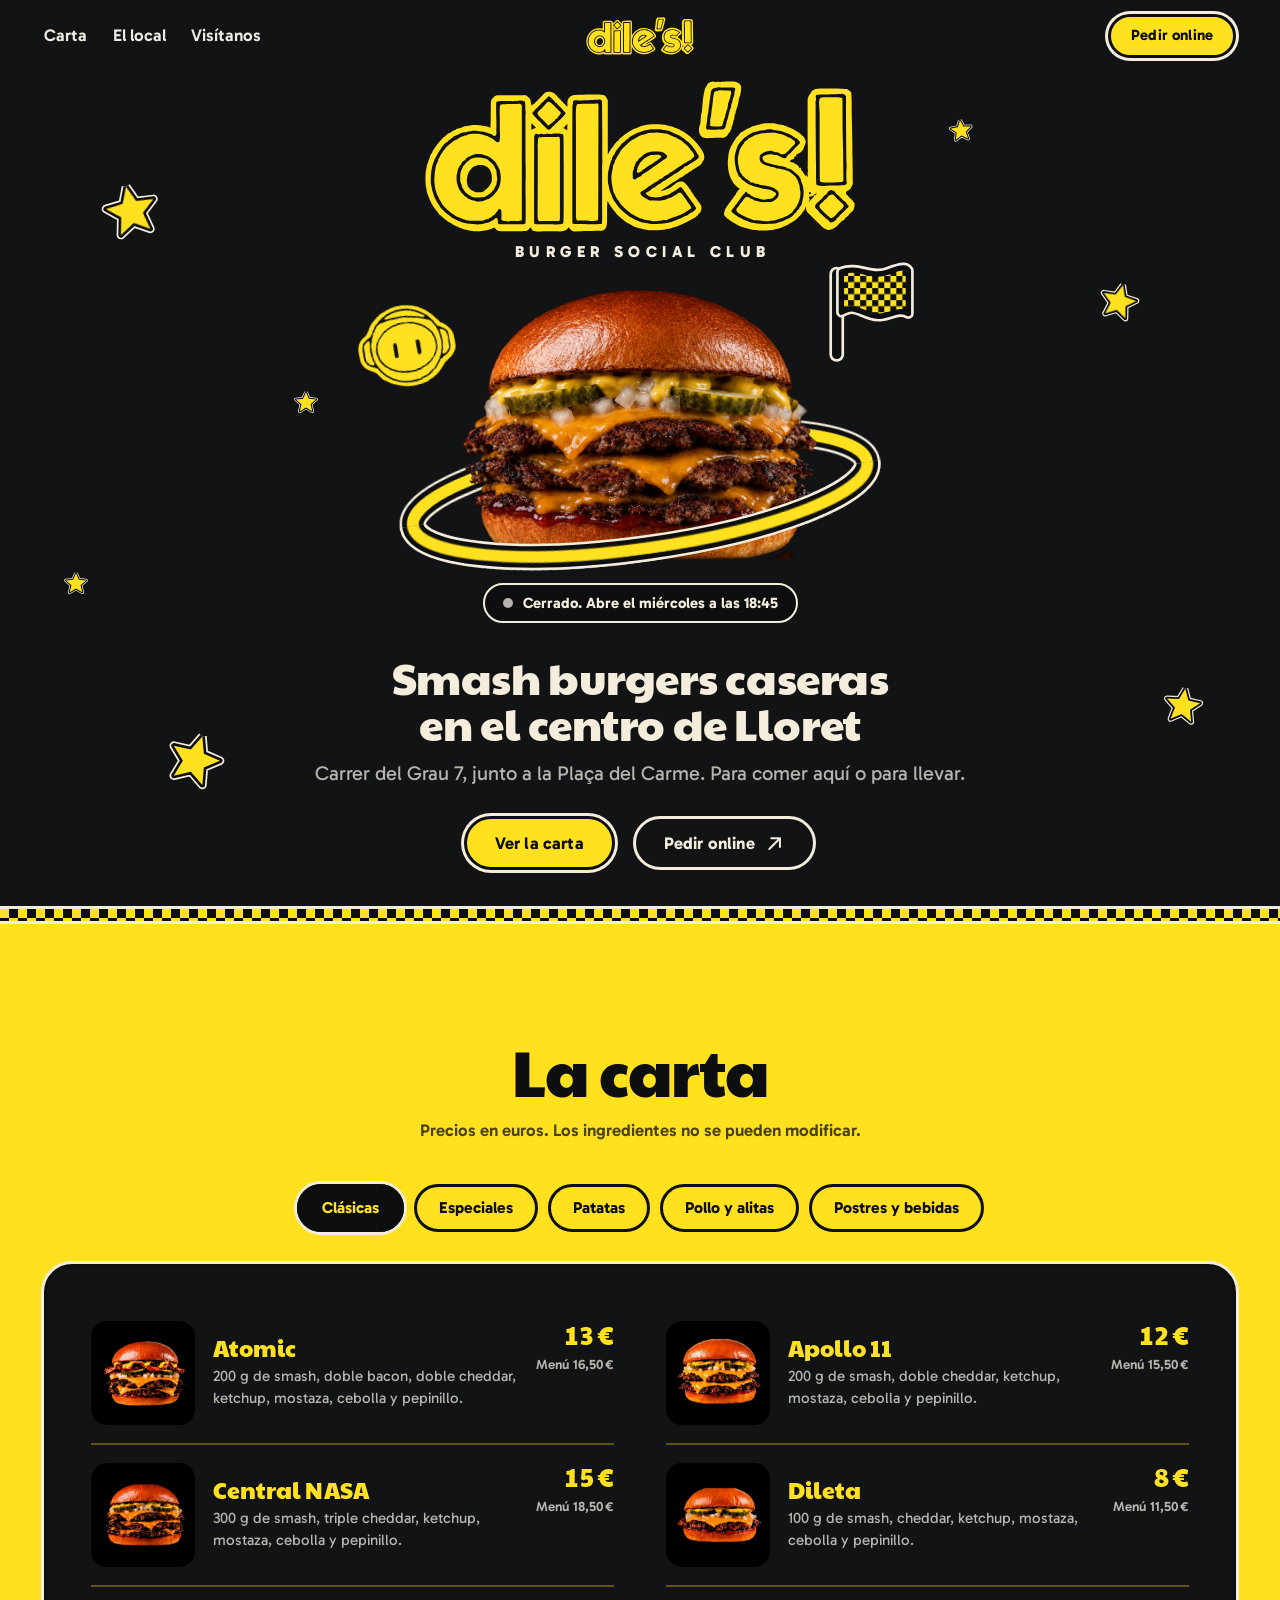
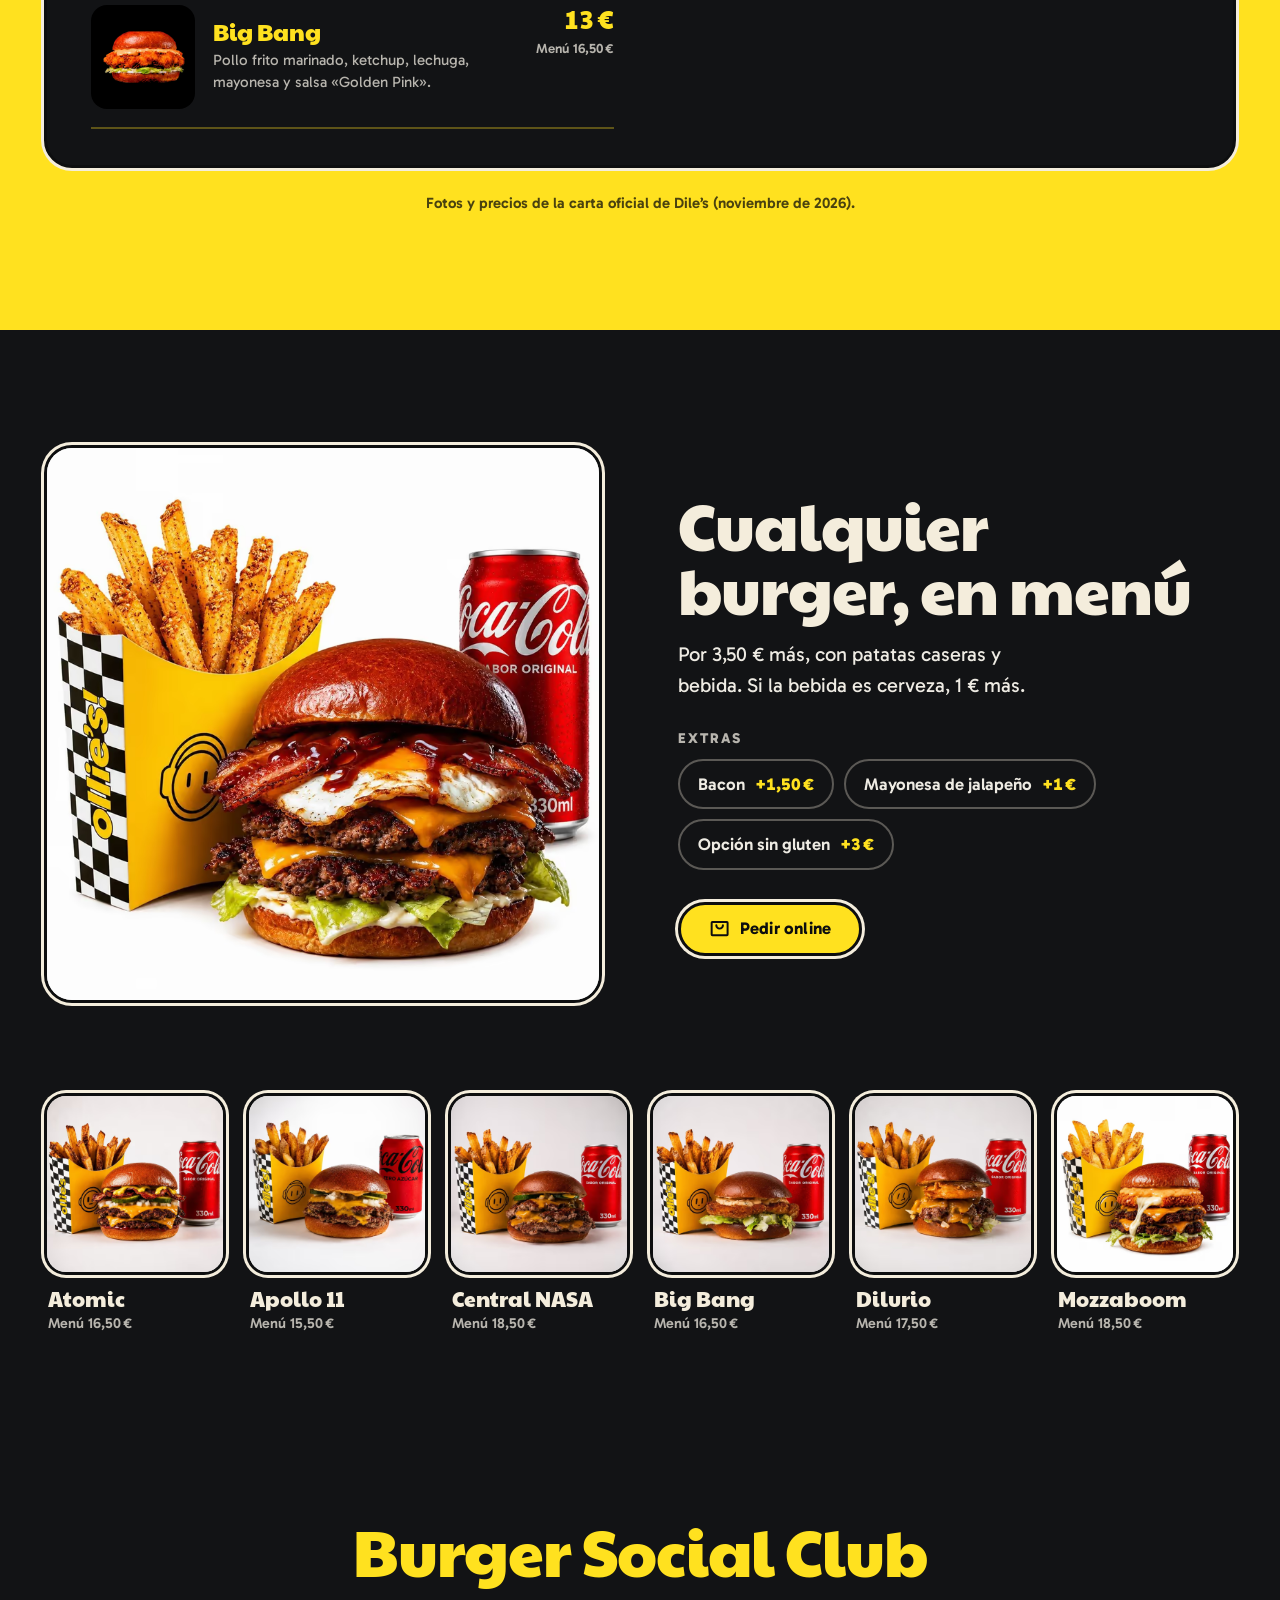
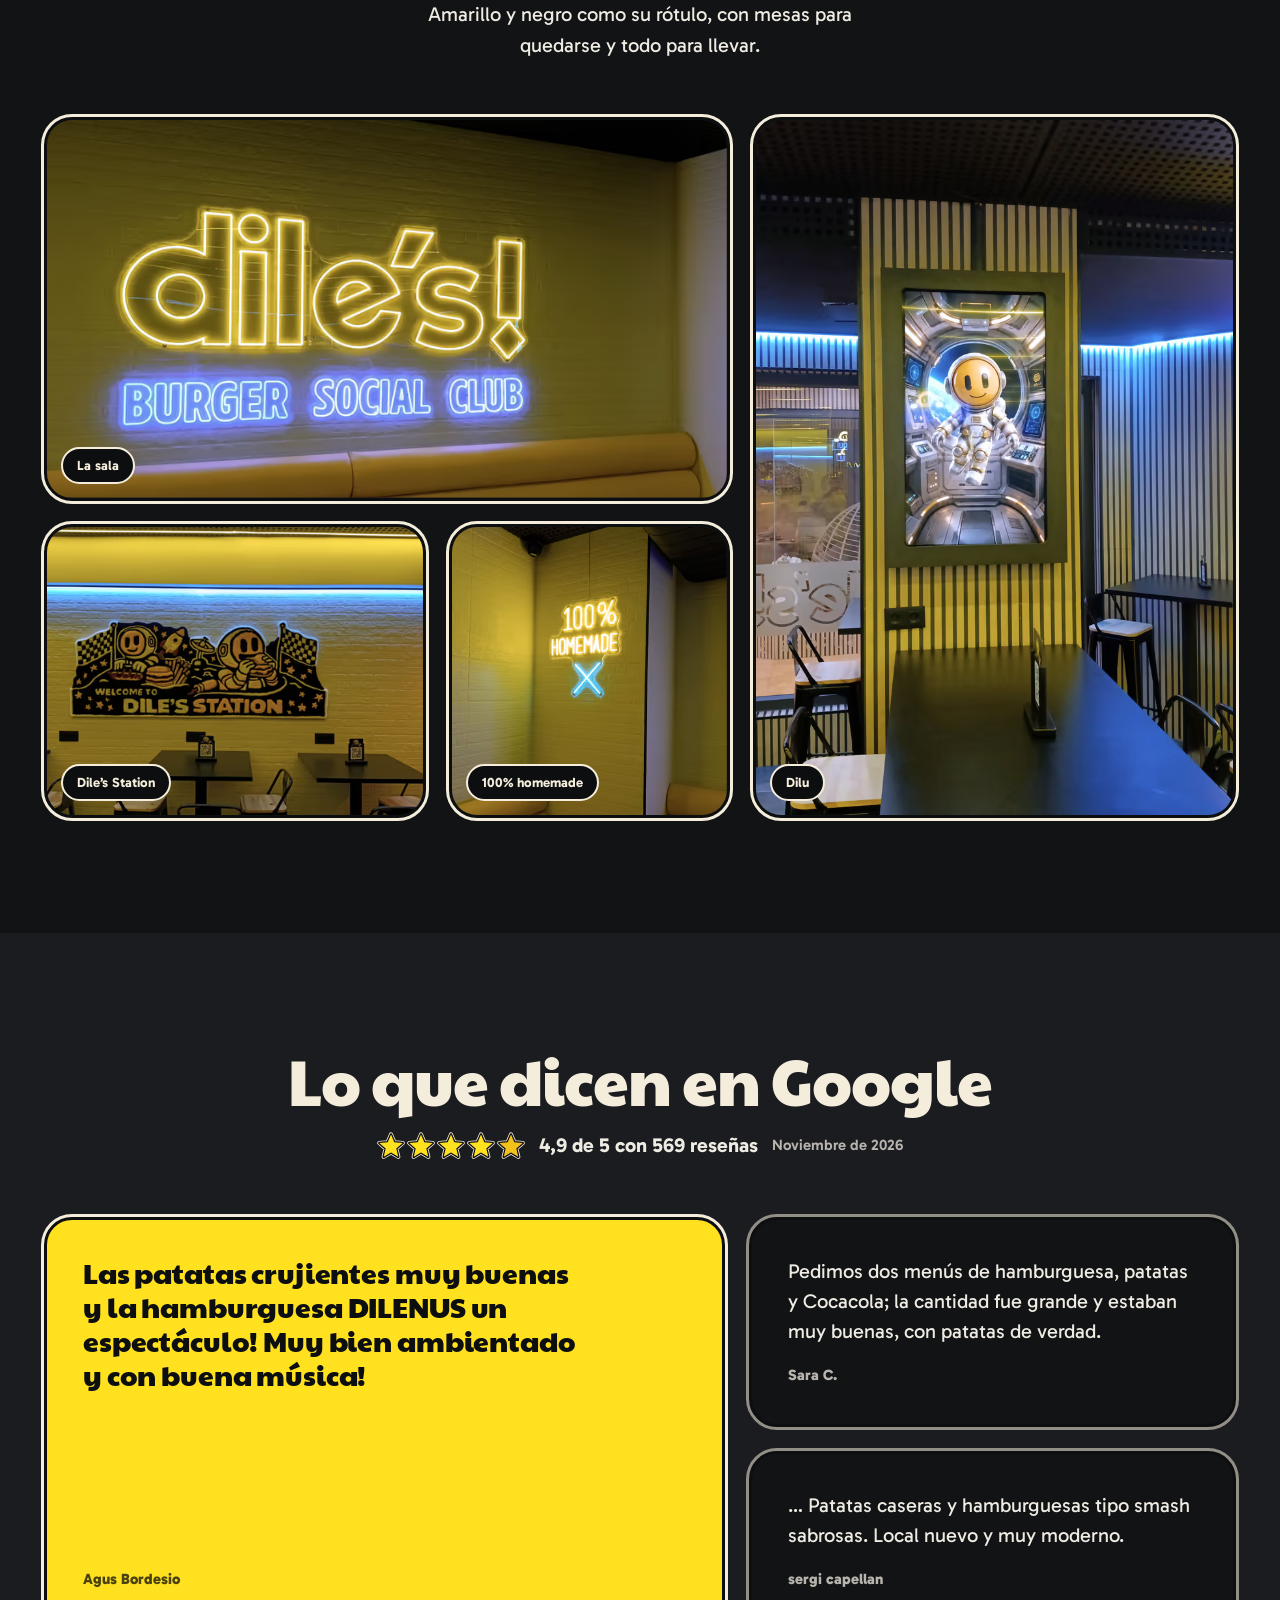
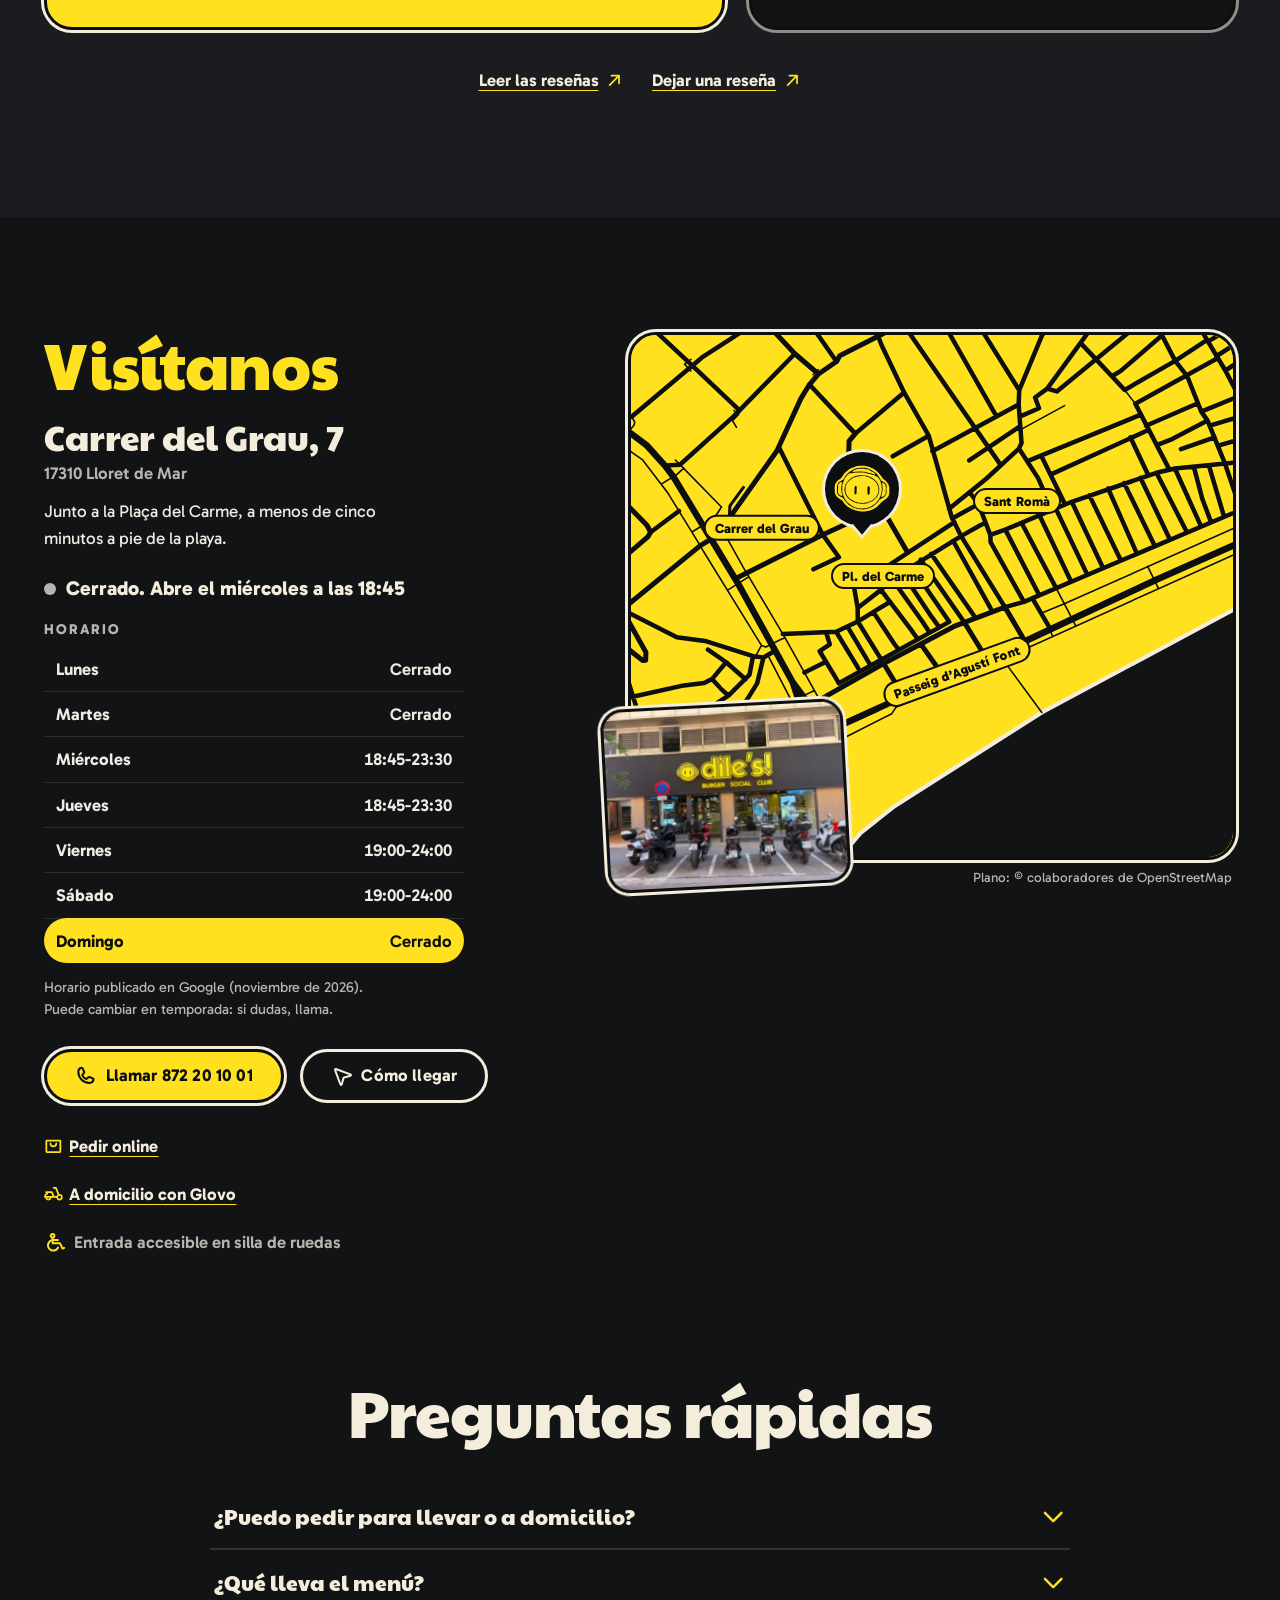
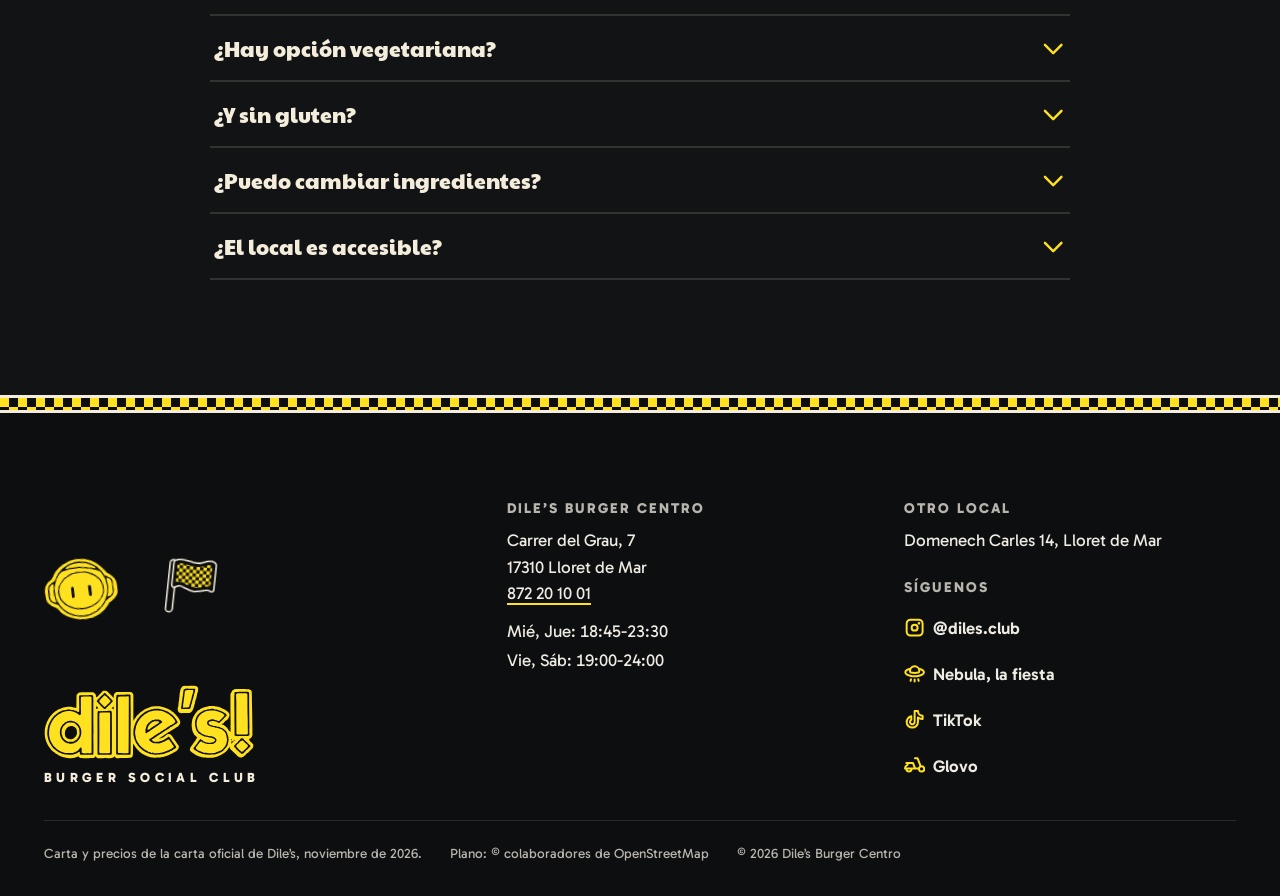
==== commit 917d1fb2: "Usar el logotipo real de Nebula (el de su Instagram) en lugar de rótulos tipográficos Recortado en a" ====
--- a/index.html
+++ b/index.html
@@ -21,7 +21,7 @@
 <link rel="preload" href="assets/fonts/gabarito-latin.woff2" as="font" type="font/woff2" crossorigin>
 <link rel="prefetch" href="nebula/">
 <link rel="stylesheet" href="assets/css/fuentes.css?v=83c00f59">
-<link rel="stylesheet" href="assets/css/estilos.css?v=d74099e9">
+<link rel="stylesheet" href="assets/css/estilos.css?v=0c6518a6">
 <script>document.documentElement.classList.add("js");try{if(sessionStorage.getItem("diles-vuelta")){sessionStorage.removeItem("diles-vuelta");document.documentElement.classList.add("vuelta")}}catch(e){}</script>
 <script type="application/ld+json">{"@context":"https://schema.org","@type":"Restaurant","name":"Dile's Burger Centro","servesCuisine":["Hamburguesas","Burgers"],"priceRange":"10-20 €","telephone":"+34 872 20 10 01","address":{"@type":"PostalAddress","streetAddress":"Carrer del Grau, 7","postalCode":"17310","addressLocality":"Lloret de Mar","addressRegion":"Girona","addressCountry":"ES"},"geo":{"@type":"GeoCoordinates","latitude":41.6994432,"longitude":2.8456427},"openingHoursSpecification":[{"@type":"OpeningHoursSpecification","dayOfWeek":"Wednesday","opens":"18:45","closes":"23:30"},{"@type":"OpeningHoursSpecification","dayOfWeek":"Thursday","opens":"18:45","closes":"23:30"},{"@type":"OpeningHoursSpecification","dayOfWeek":"Friday","opens":"19:00","closes":"23:59"},{"@type":"OpeningHoursSpecification","dayOfWeek":"Saturday","opens":"19:00","closes":"23:59"}],"sameAs":["https://www.instagram.com/diles.club/","https://www.tiktok.com/@diles.club"],"hasMenu":"https://1benamar.github.io/diles/#carta","url":"https://1benamar.github.io/diles/"}</script>
 <script type="application/json" id="datos-web">{"lang":"es","horario":{"3":["18:45","23:30"],"4":["18:45","23:30"],"5":["19:00","24:00"],"6":["19:00","24:00"]},"estado":{"abierto":"Abierto hasta las {hora}","abiertoMedianoche":"Abierto hasta medianoche","abreHoy":"Abre hoy a las {hora}","abreManana":"Cerrado. Abre mañana a las {hora}","abreDia":"Cerrado. Abre el {dia} a las {hora}"},"dias":["domingo","lunes","martes","miércoles","jueves","viernes","sábado"]}</script>
@@ -50,7 +50,7 @@
 <section class="portada" id="inicio" aria-labelledby="portada-titulo">
 <div class="portada__cielo" aria-hidden="true"><svg class="estrella estrella--e1 estrella--grande" viewBox="0 0 100 100" aria-hidden="true" focusable="false"><path class="estrella__borde" d="M50.0 9.0L61.8 36.8L91.8 39.4L69.0 59.2L75.9 88.6L50.0 73.0L24.1 88.6L31.0 59.2L8.2 39.4L38.2 36.8Z" pathLength="1"/><path class="estrella__linea" d="M50.0 9.0L61.8 36.8L91.8 39.4L69.0 59.2L75.9 88.6L50.0 73.0L24.1 88.6L31.0 59.2L8.2 39.4L38.2 36.8Z" pathLength="1"/><path class="estrella__pelo" d="M50.0 9.0L61.8 36.8L91.8 39.4L69.0 59.2L75.9 88.6L50.0 73.0L24.1 88.6L31.0 59.2L8.2 39.4L38.2 36.8Z"/></svg><svg class="estrella estrella--e2 " viewBox="0 0 100 100" aria-hidden="true" focusable="false"><path class="estrella__borde" d="M50.0 9.0L61.8 36.8L91.8 39.4L69.0 59.2L75.9 88.6L50.0 73.0L24.1 88.6L31.0 59.2L8.2 39.4L38.2 36.8Z" pathLength="1"/><path class="estrella__linea" d="M50.0 9.0L61.8 36.8L91.8 39.4L69.0 59.2L75.9 88.6L50.0 73.0L24.1 88.6L31.0 59.2L8.2 39.4L38.2 36.8Z" pathLength="1"/><path class="estrella__pelo" d="M50.0 9.0L61.8 36.8L91.8 39.4L69.0 59.2L75.9 88.6L50.0 73.0L24.1 88.6L31.0 59.2L8.2 39.4L38.2 36.8Z"/></svg><svg class="estrella estrella--e3 estrella--peq" viewBox="0 0 100 100" aria-hidden="true" focusable="false"><path class="estrella__borde" d="M50.0 9.0L61.8 36.8L91.8 39.4L69.0 59.2L75.9 88.6L50.0 73.0L24.1 88.6L31.0 59.2L8.2 39.4L38.2 36.8Z" pathLength="1"/><path class="estrella__linea" d="M50.0 9.0L61.8 36.8L91.8 39.4L69.0 59.2L75.9 88.6L50.0 73.0L24.1 88.6L31.0 59.2L8.2 39.4L38.2 36.8Z" pathLength="1"/><path class="estrella__pelo" d="M50.0 9.0L61.8 36.8L91.8 39.4L69.0 59.2L75.9 88.6L50.0 73.0L24.1 88.6L31.0 59.2L8.2 39.4L38.2 36.8Z"/></svg><svg class="estrella estrella--e4 estrella--peq" viewBox="0 0 100 100" aria-hidden="true" focusable="false"><path class="estrella__borde" d="M50.0 9.0L61.8 36.8L91.8 39.4L69.0 59.2L75.9 88.6L50.0 73.0L24.1 88.6L31.0 59.2L8.2 39.4L38.2 36.8Z" pathLength="1"/><path class="estrella__linea" d="M50.0 9.0L61.8 36.8L91.8 39.4L69.0 59.2L75.9 88.6L50.0 73.0L24.1 88.6L31.0 59.2L8.2 39.4L38.2 36.8Z" pathLength="1"/><path class="estrella__pelo" d="M50.0 9.0L61.8 36.8L91.8 39.4L69.0 59.2L75.9 88.6L50.0 73.0L24.1 88.6L31.0 59.2L8.2 39.4L38.2 36.8Z"/></svg><svg class="estrella estrella--e5 " viewBox="0 0 100 100" aria-hidden="true" focusable="false"><path class="estrella__borde" d="M50.0 9.0L61.8 36.8L91.8 39.4L69.0 59.2L75.9 88.6L50.0 73.0L24.1 88.6L31.0 59.2L8.2 39.4L38.2 36.8Z" pathLength="1"/><path class="estrella__linea" d="M50.0 9.0L61.8 36.8L91.8 39.4L69.0 59.2L75.9 88.6L50.0 73.0L24.1 88.6L31.0 59.2L8.2 39.4L38.2 36.8Z" pathLength="1"/><path class="estrella__pelo" d="M50.0 9.0L61.8 36.8L91.8 39.4L69.0 59.2L75.9 88.6L50.0 73.0L24.1 88.6L31.0 59.2L8.2 39.4L38.2 36.8Z"/></svg><svg class="estrella estrella--e6 estrella--grande" viewBox="0 0 100 100" aria-hidden="true" focusable="false"><path class="estrella__borde" d="M50.0 9.0L61.8 36.8L91.8 39.4L69.0 59.2L75.9 88.6L50.0 73.0L24.1 88.6L31.0 59.2L8.2 39.4L38.2 36.8Z" pathLength="1"/><path class="estrella__linea" d="M50.0 9.0L61.8 36.8L91.8 39.4L69.0 59.2L75.9 88.6L50.0 73.0L24.1 88.6L31.0 59.2L8.2 39.4L38.2 36.8Z" pathLength="1"/><path class="estrella__pelo" d="M50.0 9.0L61.8 36.8L91.8 39.4L69.0 59.2L75.9 88.6L50.0 73.0L24.1 88.6L31.0 59.2L8.2 39.4L38.2 36.8Z"/></svg><svg class="estrella estrella--e7 estrella--peq" viewBox="0 0 100 100" aria-hidden="true" focusable="false"><path class="estrella__borde" d="M50.0 9.0L61.8 36.8L91.8 39.4L69.0 59.2L75.9 88.6L50.0 73.0L24.1 88.6L31.0 59.2L8.2 39.4L38.2 36.8Z" pathLength="1"/><path class="estrella__linea" d="M50.0 9.0L61.8 36.8L91.8 39.4L69.0 59.2L75.9 88.6L50.0 73.0L24.1 88.6L31.0 59.2L8.2 39.4L38.2 36.8Z" pathLength="1"/><path class="estrella__pelo" d="M50.0 9.0L61.8 36.8L91.8 39.4L69.0 59.2L75.9 88.6L50.0 73.0L24.1 88.6L31.0 59.2L8.2 39.4L38.2 36.8Z"/></svg></div>
 <div class="portada__cartel">
-<p class="portada__marca"><a class="volteo" href="nebula/" data-volteo><span class="vh">Dile’s. Pulsa el logo para entrar en Nebula, la fiesta del viernes 4 de diciembre</span><span class="volteo__carta"><img class="portada__palabra volteo__frente" src="assets/logo/dile-palabra.svg?v=bd2a161d" alt="" width="2508" height="886" fetchpriority="high"><span class="volteo__dorso"><svg class="volteo__nebula" viewBox="0 0 1000 354" aria-hidden="true" focusable="false"><g class="rotulo" text-anchor="middle"><text class="rotulo__borde" x="500" y="258">nebula</text><text class="rotulo__linea" x="500" y="258">nebula</text><text class="rotulo__pelo" x="500" y="258">nebula</text></g></svg></span></span></a><span class="portada__club"><span class="portada__club-dia">Burger Social Club</span><span class="portada__club-noche" aria-hidden="true">Pulsa · el viernes hay fiesta</span></span></p>
+<p class="portada__marca"><a class="volteo" href="nebula/" data-volteo><span class="vh">Dile’s. Pulsa el logo para entrar en Nebula, la fiesta del viernes 4 de diciembre</span><span class="volteo__carta"><img class="portada__palabra volteo__frente" src="assets/logo/dile-palabra.svg?v=bd2a161d" alt="" width="2508" height="886" fetchpriority="high"><span class="volteo__dorso"><img class="volteo__nebula" src="assets/img/nebula/logo-cromo-420.webp" srcset="assets/img/nebula/logo-cromo-420.webp 420w, assets/img/nebula/logo-cromo-826.webp 826w" sizes="min(52vw, 440px)" width="826" height="404" alt="" decoding="async" loading="lazy"></span></span></a><span class="portada__club"><span class="portada__club-dia">Burger Social Club</span><span class="portada__club-noche" aria-hidden="true">Pulsa · el viernes hay fiesta</span></span></p>
 <div class="portada__planeta">
 <svg class="anillo anillo--detras" viewBox="0 0 1000 300" aria-hidden="true" focusable="false"><ellipse class="anillo__borde" cx="500" cy="150" rx="470" ry="112" pathLength="1"/><ellipse class="anillo__linea" cx="500" cy="150" rx="470" ry="112" pathLength="1"/><ellipse class="anillo__pelo" cx="500" cy="150" rx="470" ry="112"/></svg>
 <picture class="portada__burger"><source type="image/avif" srcset="assets/img/planeta-480.avif 480w, assets/img/planeta-800.avif 800w, assets/img/planeta-1200.avif 1183w" sizes="(max-width: 640px) 76vw, min(46vw, 560px)"><img src="assets/img/planeta-800.webp" srcset="assets/img/planeta-480.webp 480w, assets/img/planeta-800.webp 800w, assets/img/planeta-1200.webp 1183w" sizes="(max-width: 640px) 76vw, min(46vw, 560px)" width="800" height="610" alt="La Central NASA: triple smash con triple cheddar, pepinillo y cebolla" fetchpriority="high" decoding="async"></picture>
--- a/assets/css/estilos.css
+++ b/assets/css/estilos.css
@@ -655,11 +655,7 @@
 .volteo__carta { position: relative; display: block; transform-style: preserve-3d; transition: transform 520ms var(--ease-out); }
 .volteo__frente, .volteo__dorso { -webkit-backface-visibility: hidden; backface-visibility: hidden; }
 .volteo__dorso { position: absolute; inset: 0; display: grid; place-items: center; transform: rotateY(180deg); }
-.volteo__nebula { width: 112%; max-width: none; height: auto; overflow: visible; }
-.rotulo { font-family: var(--f-titulo); font-size: 300px; }
-.rotulo__borde { fill: var(--crema); stroke: var(--crema); stroke-width: 54; stroke-linejoin: round; }
-.rotulo__linea { fill: var(--tinta); stroke: var(--tinta); stroke-width: 28; stroke-linejoin: round; }
-.rotulo__pelo { fill: var(--nebula); }
+.volteo__nebula { width: 100%; max-width: none; height: auto; filter: drop-shadow(0 0 16px rgba(200, 243, 29, 0.55)) drop-shadow(0 0 2px rgba(200, 243, 29, 0.8)); }
 @media (hover: hover) and (pointer: fine) {
   .volteo:hover .volteo__carta { transform: rotateY(-20deg) rotateX(5deg) scale(1.03); }
 }
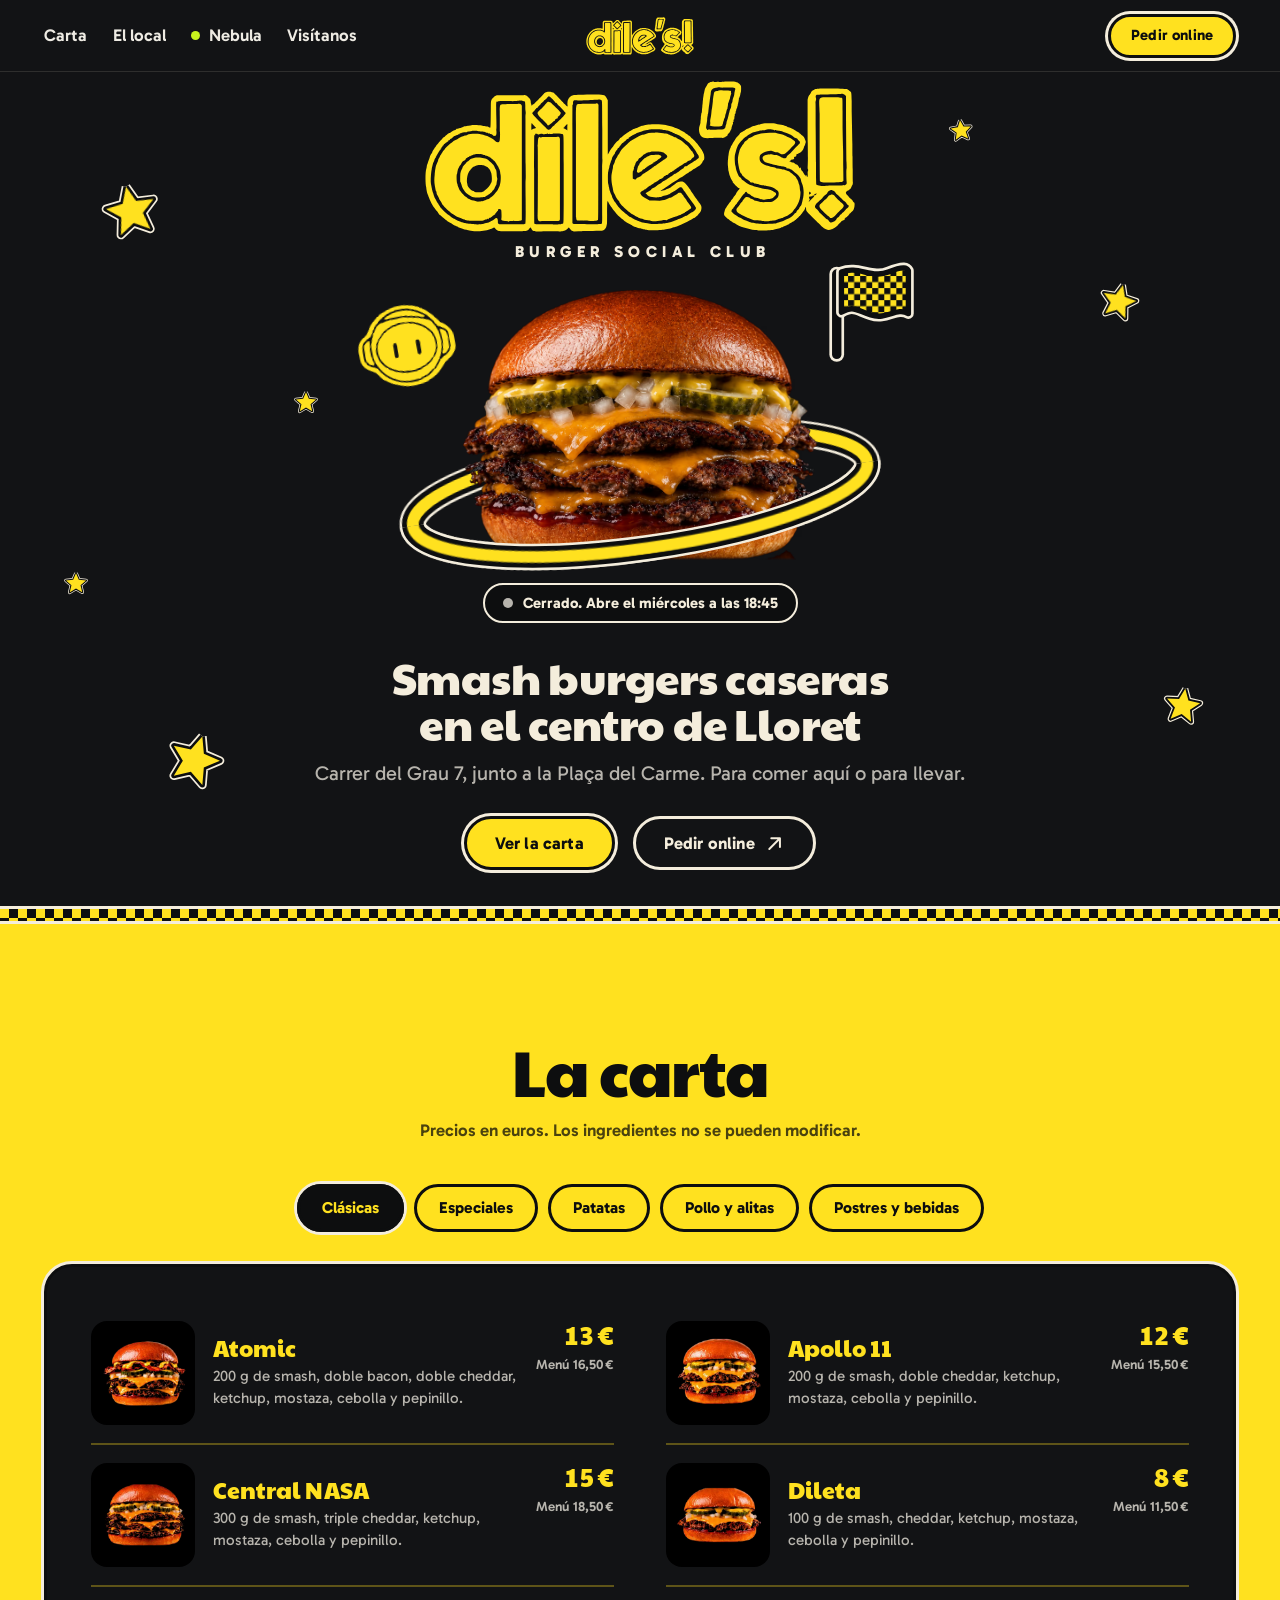
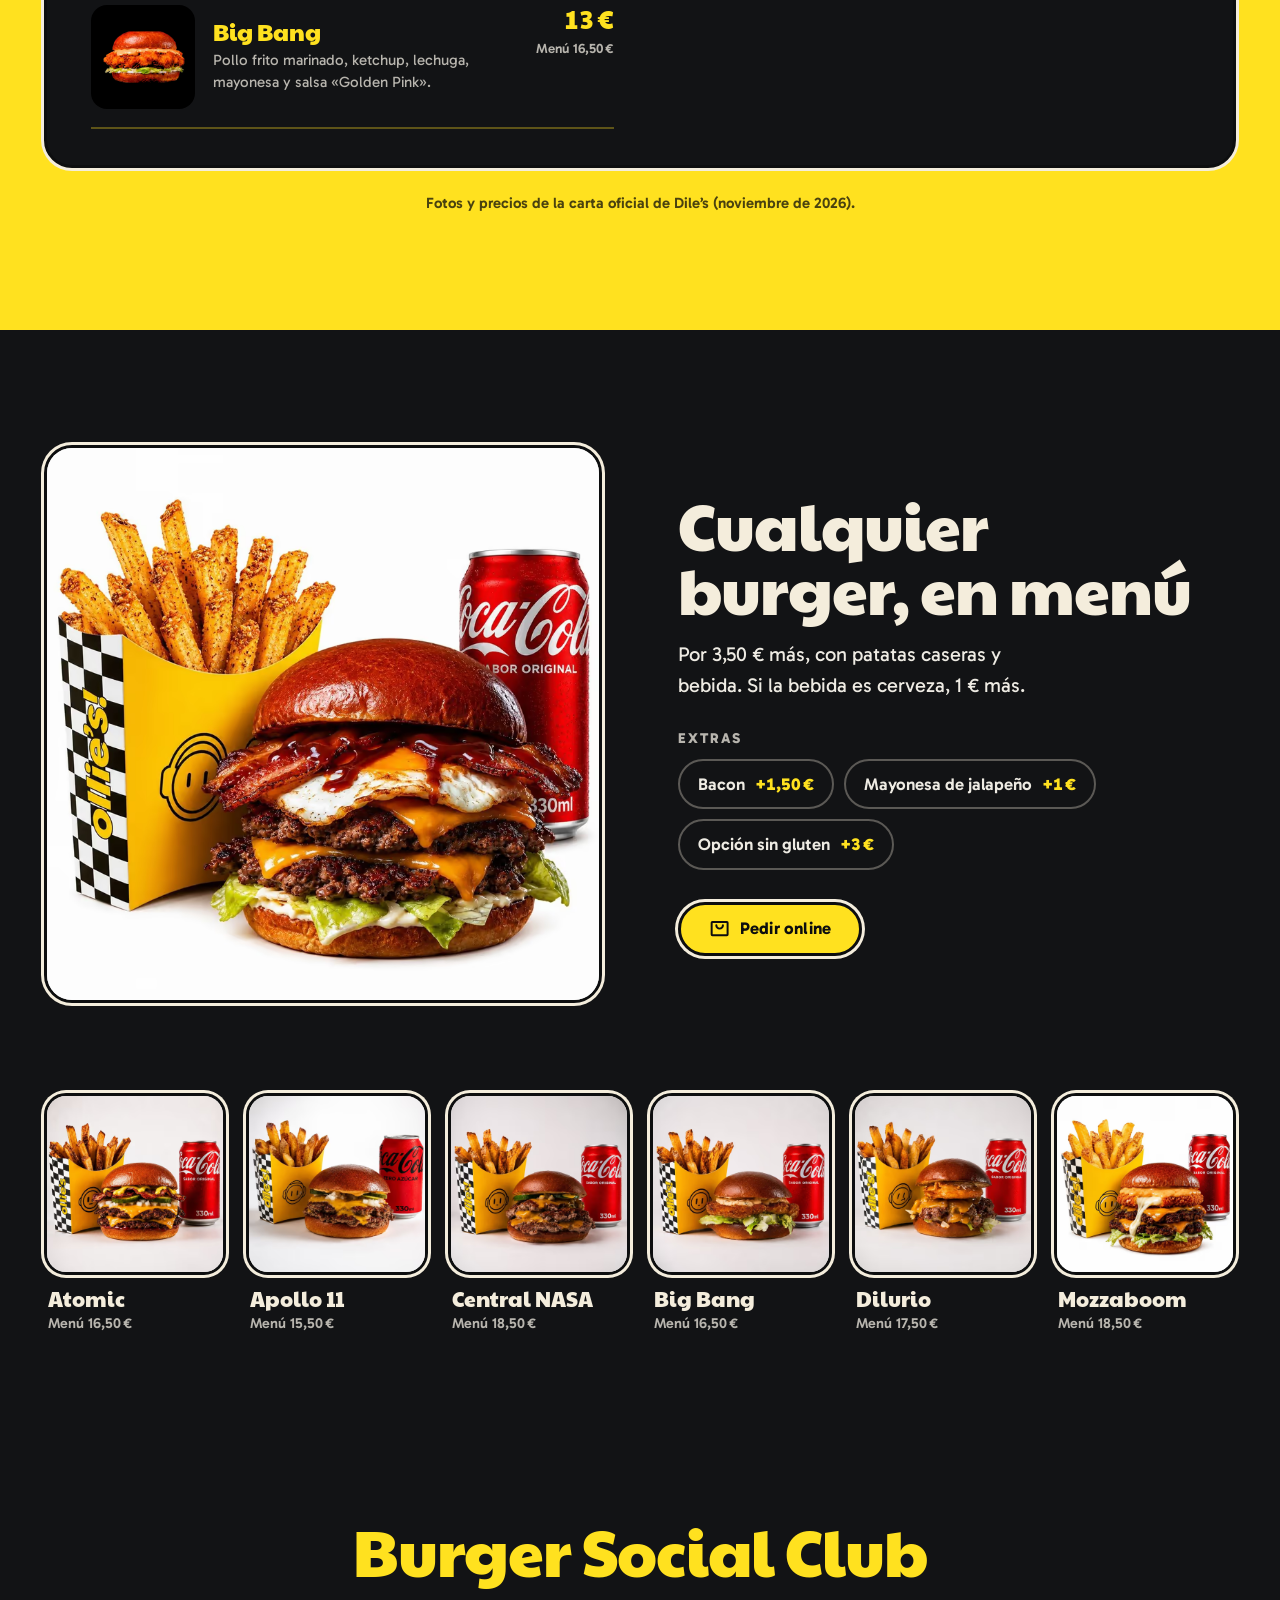
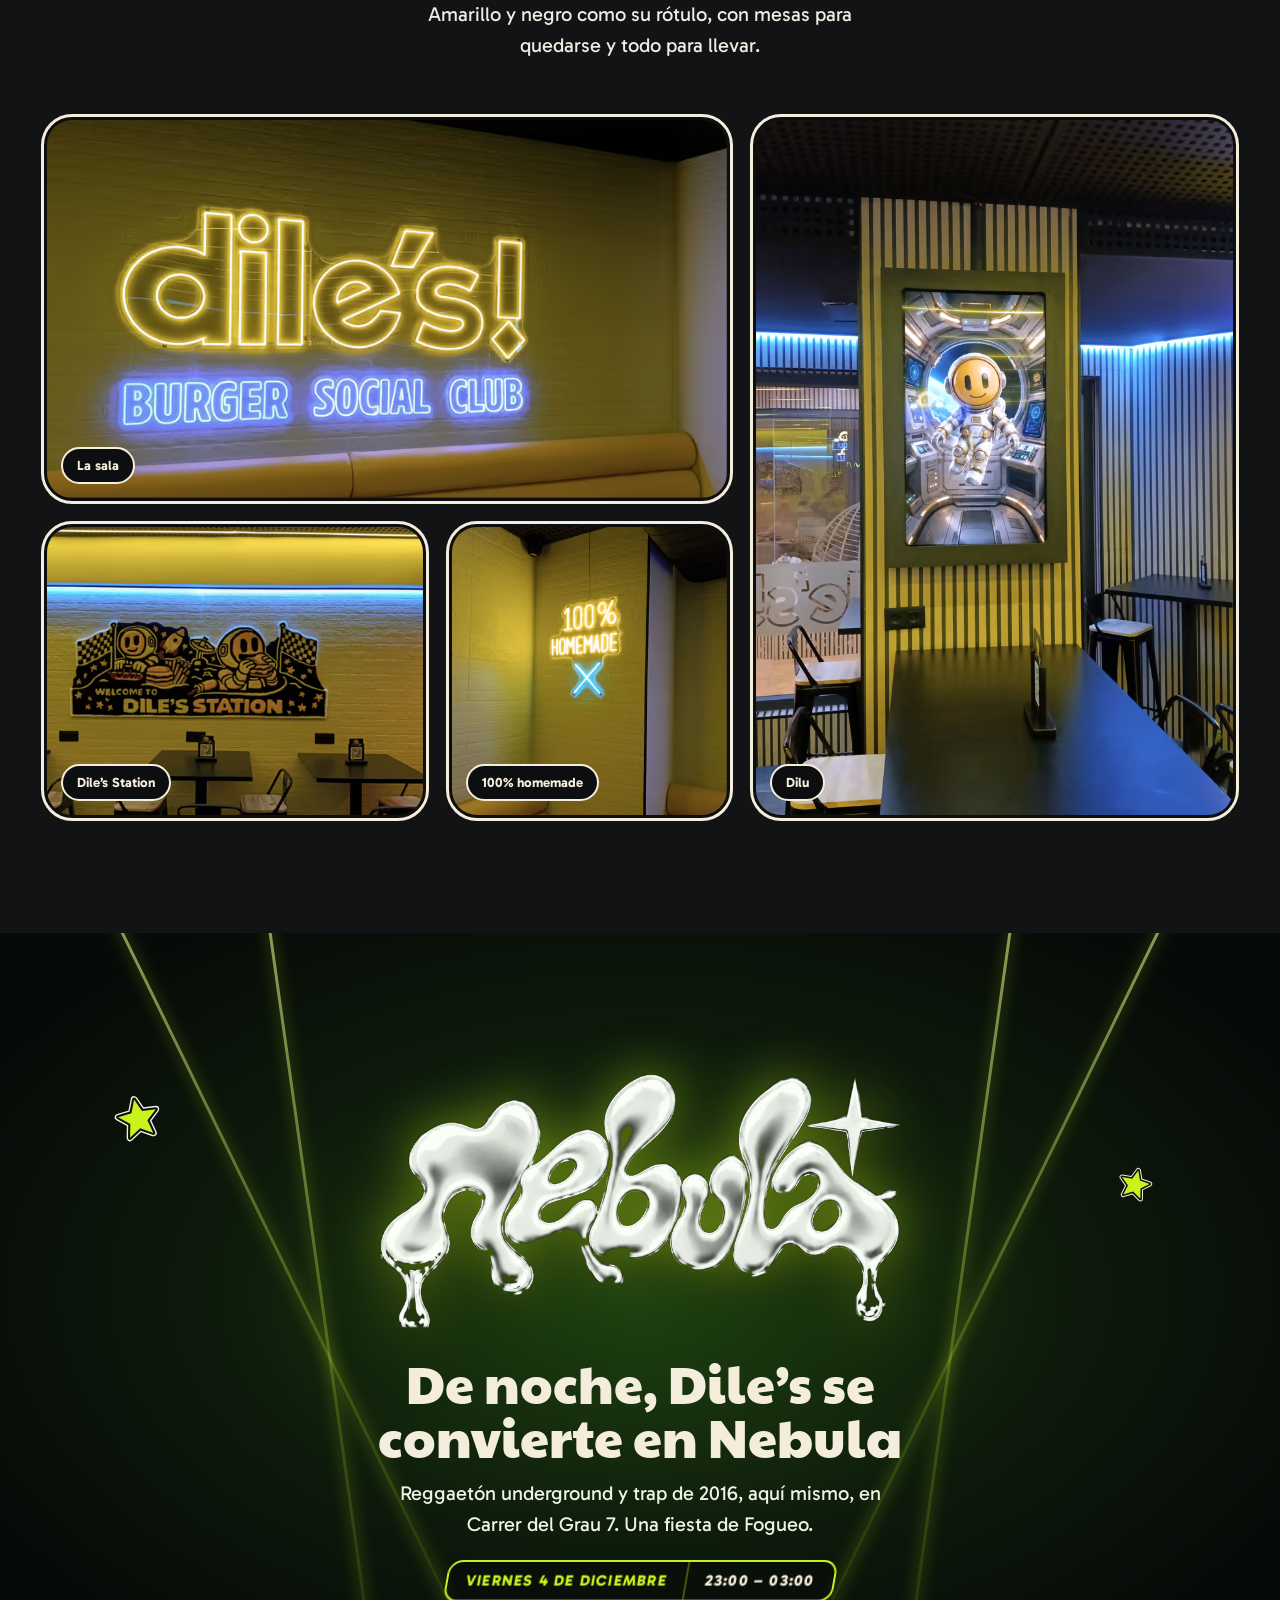
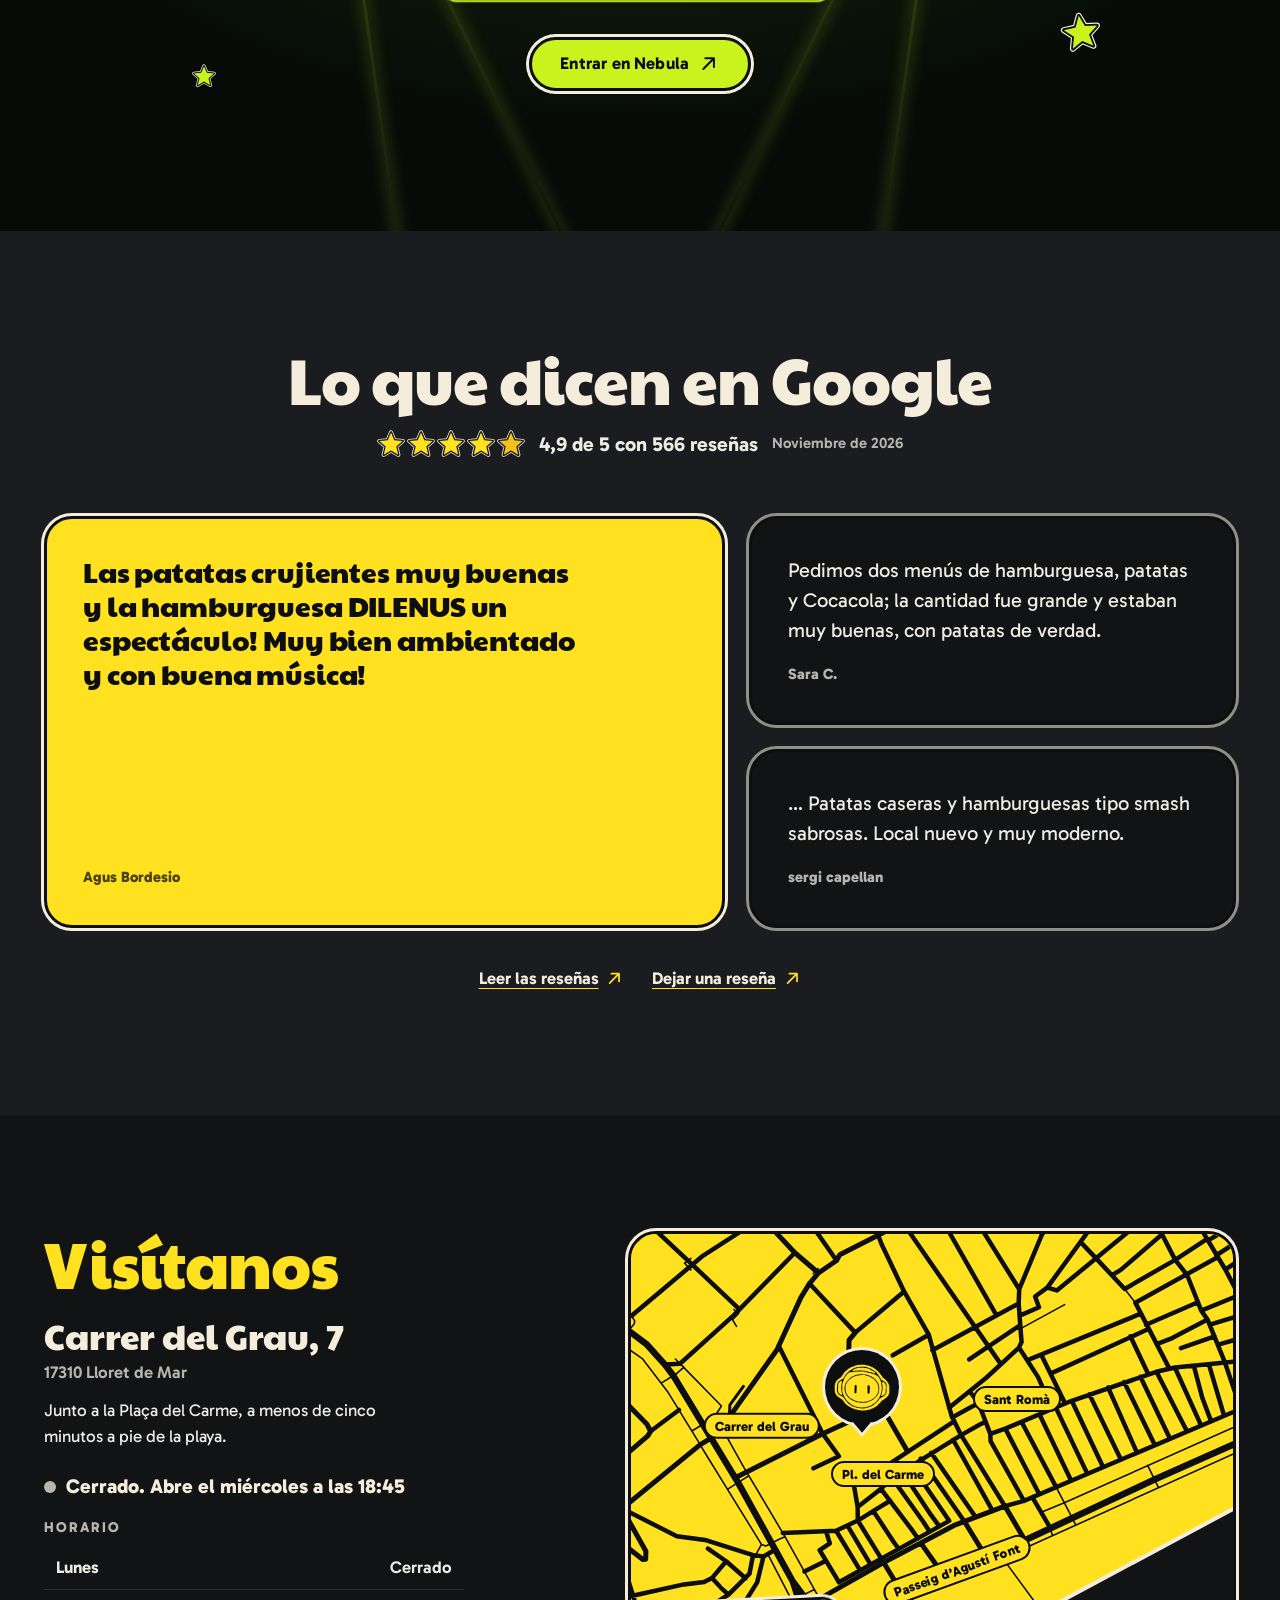
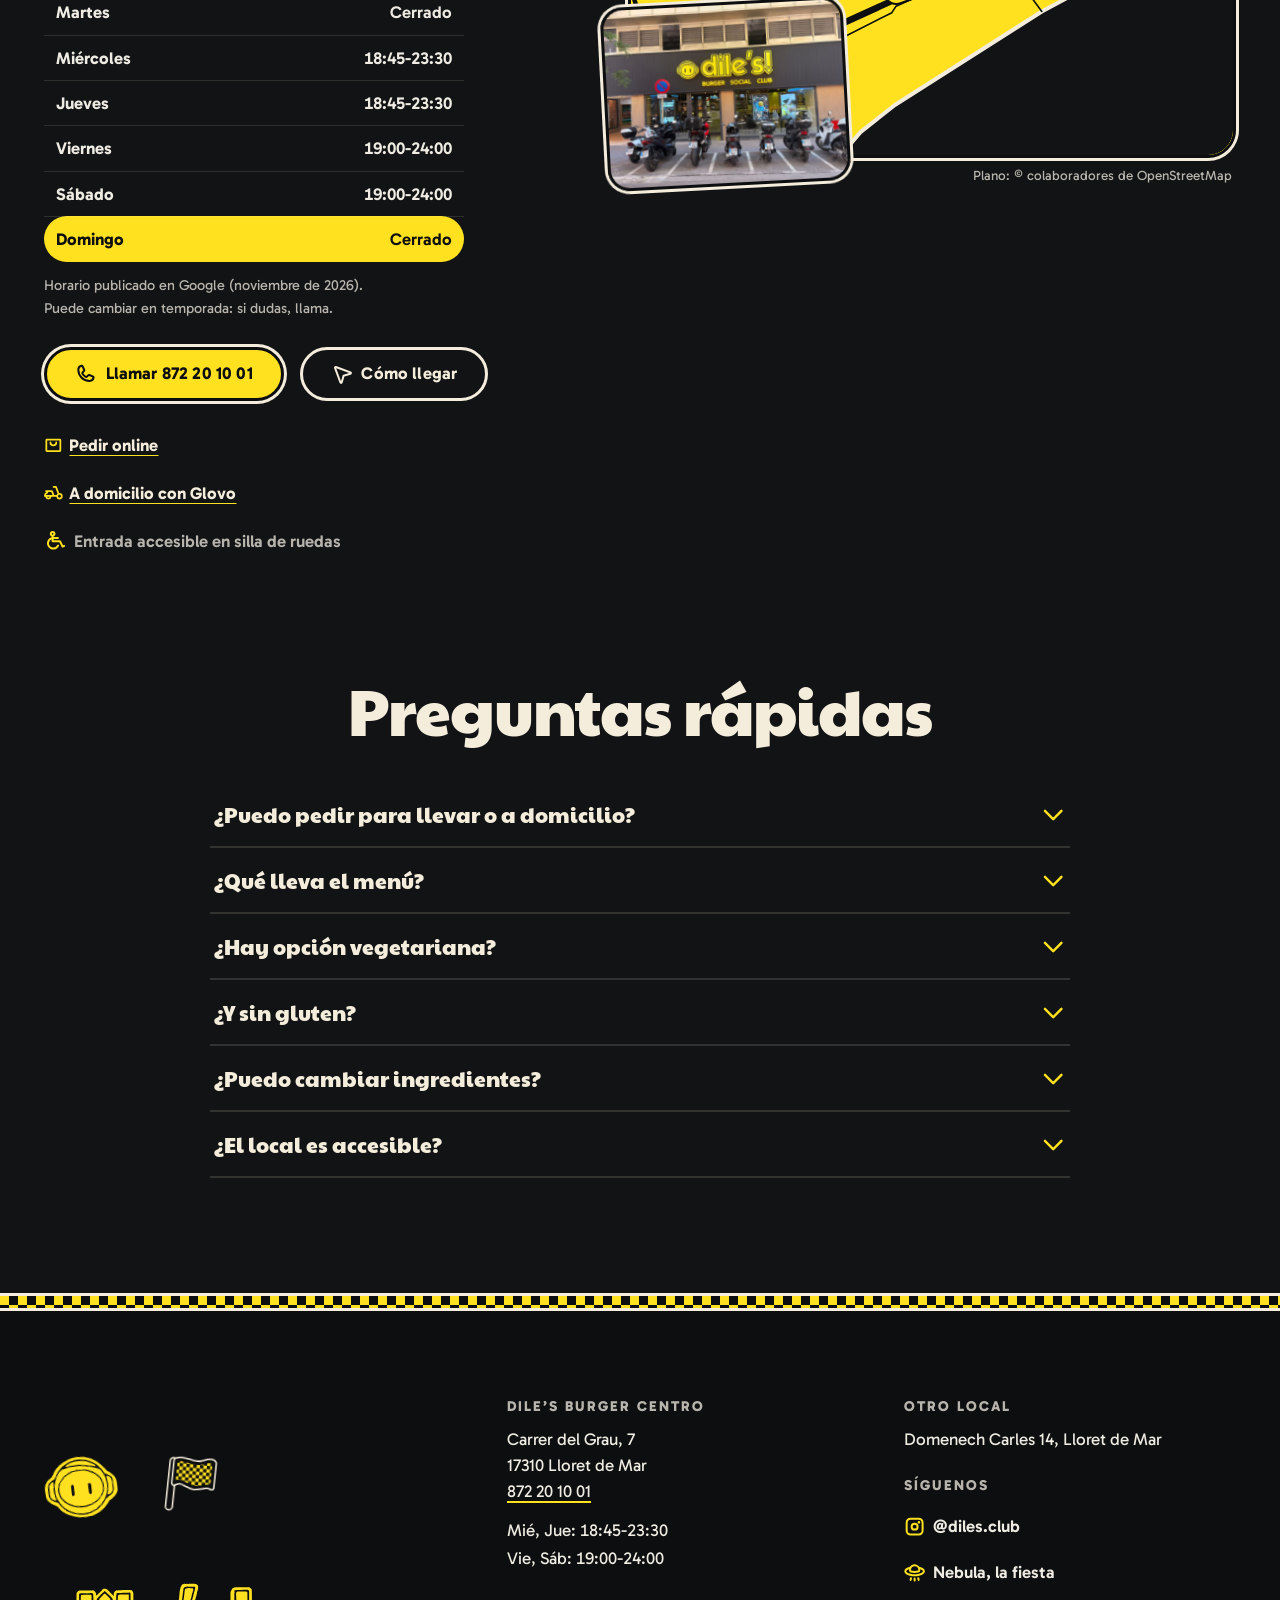
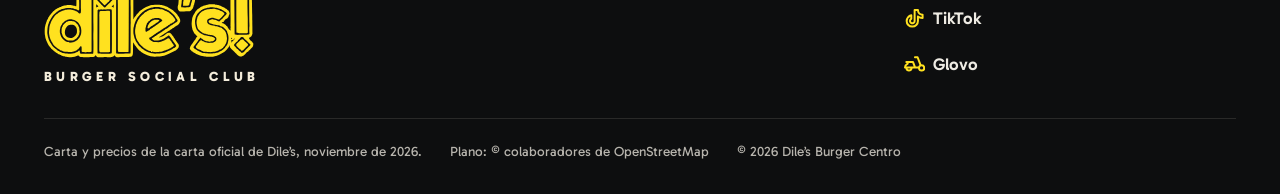
==== commit 152dc566: "Metamorfosis: el logo de Dile's se derrite y se convierte en Nebula, y accesos a Nebula desde Dile's" ====
--- a/index.html
+++ b/index.html
@@ -21,21 +21,21 @@
 <link rel="preload" href="assets/fonts/gabarito-latin.woff2" as="font" type="font/woff2" crossorigin>
 <link rel="prefetch" href="nebula/">
 <link rel="stylesheet" href="assets/css/fuentes.css?v=83c00f59">
-<link rel="stylesheet" href="assets/css/estilos.css?v=0c6518a6">
+<link rel="stylesheet" href="assets/css/estilos.css?v=891d36fd">
 <script>document.documentElement.classList.add("js");try{if(sessionStorage.getItem("diles-vuelta")){sessionStorage.removeItem("diles-vuelta");document.documentElement.classList.add("vuelta")}}catch(e){}</script>
 <script type="application/ld+json">{"@context":"https://schema.org","@type":"Restaurant","name":"Dile's Burger Centro","servesCuisine":["Hamburguesas","Burgers"],"priceRange":"10-20 €","telephone":"+34 872 20 10 01","address":{"@type":"PostalAddress","streetAddress":"Carrer del Grau, 7","postalCode":"17310","addressLocality":"Lloret de Mar","addressRegion":"Girona","addressCountry":"ES"},"geo":{"@type":"GeoCoordinates","latitude":41.6994432,"longitude":2.8456427},"openingHoursSpecification":[{"@type":"OpeningHoursSpecification","dayOfWeek":"Wednesday","opens":"18:45","closes":"23:30"},{"@type":"OpeningHoursSpecification","dayOfWeek":"Thursday","opens":"18:45","closes":"23:30"},{"@type":"OpeningHoursSpecification","dayOfWeek":"Friday","opens":"19:00","closes":"23:59"},{"@type":"OpeningHoursSpecification","dayOfWeek":"Saturday","opens":"19:00","closes":"23:59"}],"sameAs":["https://www.instagram.com/diles.club/","https://www.tiktok.com/@diles.club"],"hasMenu":"https://1benamar.github.io/diles/#carta","url":"https://1benamar.github.io/diles/"}</script>
 <script type="application/json" id="datos-web">{"lang":"es","horario":{"3":["18:45","23:30"],"4":["18:45","23:30"],"5":["19:00","24:00"],"6":["19:00","24:00"]},"estado":{"abierto":"Abierto hasta las {hora}","abiertoMedianoche":"Abierto hasta medianoche","abreHoy":"Abre hoy a las {hora}","abreManana":"Cerrado. Abre mañana a las {hora}","abreDia":"Cerrado. Abre el {dia} a las {hora}"},"dias":["domingo","lunes","martes","miércoles","jueves","viernes","sábado"]}</script>
 </head>
 <body>
 <svg class="simbolos" aria-hidden="true" focusable="false" width="0" height="0">
-<defs>
+<defs><filter id="derretir" x="-15%" y="-25%" width="130%" height="190%" color-interpolation-filters="sRGB"><feTurbulence type="fractalNoise" baseFrequency="0.006 0.05" numOctaves="2" seed="7" result="ruido"/><feDisplacementMap in="SourceGraphic" in2="ruido" scale="0" xChannelSelector="R" yChannelSelector="G"/></filter>
 <symbol id="dilu" viewBox="206 261 776 653"><path fill="#111214" fill-rule="evenodd" d="M579 270C576 270 568 271 560 271C545 272 532 275 514 280C510 281 506 282 504 282C501 283 495 285 491 287C486 289 477 292 473 294C461 297 454 300 450 303C447 305 443 306 441 307C434 308 429 311 425 315C423 318 419 320 412 324C404 328 401 330 399 333C397 335 393 338 390 340C387 342 384 345 382 347C380 350 378 352 374 353C365 358 337 390 330 405C330 407 328 410 326 412C324 414 321 418 320 421C318 424 315 428 314 430C312 432 309 435 308 437C304 443 301 446 294 451C290 453 285 457 284 458C282 460 277 463 273 464C270 466 265 469 262 472C260 474 256 477 254 479C243 489 229 509 226 518C226 521 224 525 223 528C221 532 219 539 216 559C213 573 217 648 220 656C221 658 222 662 223 664C224 671 227 676 232 683C234 686 237 690 237 692C240 696 261 717 267 720C274 724 279 727 282 729C283 730 287 733 291 735C300 739 304 742 305 744C306 744 307 745 308 745C311 746 315 750 325 760C326 762 327 763 327 764C327 765 328 766 330 767C333 770 343 786 345 789C345 790 347 793 349 795C353 799 365 813 371 820C373 822 377 825 379 826C382 827 386 830 389 832C394 837 401 841 410 847C413 849 418 852 421 854C424 856 426 857 426 857C427 857 430 859 434 862C438 864 443 866 444 866C445 866 446 866 446 867C447 868 456 872 464 875C468 876 471 878 472 879C473 879 477 881 482 883C506 892 514 894 523 896C528 897 534 898 536 899C555 906 621 907 653 902C673 899 709 890 715 887C716 887 720 885 725 883C729 881 736 878 740 877C743 875 748 873 749 873C755 871 790 849 797 843C798 842 800 840 802 839C804 838 806 836 808 835C809 833 811 831 813 830C819 825 849 795 857 785C867 772 871 768 881 763C885 761 890 758 892 756C893 755 897 752 899 751C911 743 919 738 925 733C927 731 930 728 932 727C934 727 935 726 935 725C935 725 938 721 941 718C958 700 966 685 970 669C970 664 972 658 972 656C974 649 974 590 973 577C972 562 969 552 967 547C966 545 965 543 965 542C965 540 953 517 950 514C949 512 948 510 947 509C946 507 943 504 941 501C939 499 937 496 937 496C937 495 935 494 932 492C930 490 926 486 924 483C920 477 907 467 899 463C897 462 895 460 894 460C893 459 892 458 892 458C890 458 882 449 882 447C882 446 880 443 878 441C876 438 873 434 872 432C869 427 864 420 855 411C852 407 849 403 848 400C842 389 786 334 779 332C777 332 775 330 772 327C769 323 767 322 763 320C758 319 753 315 746 309C745 308 739 305 733 303C728 302 722 299 720 298C715 295 706 290 700 289C696 288 689 286 685 284C680 282 670 280 663 278C655 277 646 275 641 274C635 273 624 272 609 271C595 270 584 270 584 270C583 269 581 270 579 270M433 347L429 349 429 362L429 374 441 374C447 374 455 374 457 373L462 373 462 359L462 345 450 345C439 345 437 345 433 347M672 563C671 565 670 635 671 652L671 666 684 666L696 666 698 661C700 657 700 654 701 617C702 574 702 571 700 566L698 562 685 562C677 562 673 562 672 563M493 564C491 564 490 588 490 643L490 664 502 664L515 664 516 661C519 657 520 627 520 588L520 564 507 563C500 563 494 563 493 564"/><path style="fill:var(--dilu-pelo,#FFE11F)" fill-rule="evenodd" d="M579 270C576 270 568 271 560 271C545 272 532 275 514 280C510 281 506 282 504 282C501 283 495 285 491 287C486 289 477 292 473 294C461 297 454 300 450 303C447 305 443 306 441 307C434 308 429 311 425 315C423 318 419 320 412 324C404 328 401 330 399 333C397 335 393 338 390 340C387 342 384 345 382 347C380 350 378 352 374 353C365 358 337 390 330 405C330 407 328 410 326 412C324 414 321 418 320 421C318 424 315 428 314 430C312 432 309 435 308 437C304 443 301 446 294 451C290 453 285 457 284 458C282 460 277 463 273 464C270 466 265 469 262 472C260 474 256 477 254 479C243 489 229 509 226 518C226 521 224 525 223 528C221 532 219 543 216 560C215 564 215 573 215 582C216 591 216 604 216 613C216 631 218 653 220 656C221 657 222 661 223 664C224 671 227 676 232 683C234 686 237 690 237 692C240 696 261 717 267 720C274 724 279 727 282 729C283 730 287 733 291 735C300 739 304 742 305 744C306 744 307 745 308 745C311 746 315 750 325 760C326 762 327 763 327 764C327 765 328 766 330 767C333 770 343 786 345 789C345 790 347 793 349 795C353 799 365 813 371 820C373 822 377 825 379 826C382 827 386 830 389 832C394 837 401 841 410 847C413 849 418 852 421 854C424 856 426 857 426 857C427 857 430 859 434 862C438 864 443 866 444 866C445 866 446 866 446 867C447 868 456 872 464 875C468 876 471 878 472 879C473 879 477 881 482 883C506 892 514 894 523 896C528 897 534 898 536 899C555 906 621 907 653 902C673 899 709 890 715 887C716 887 720 885 725 883C729 881 736 878 740 877C743 875 748 873 749 873C755 871 790 849 797 843C798 842 800 840 802 839C804 838 806 836 808 835C809 833 811 831 813 830C819 825 849 795 857 785C867 772 871 768 881 763C885 761 890 758 892 756C893 755 897 752 899 751C911 743 919 738 925 733C927 731 930 728 932 727C934 727 935 726 935 725C935 725 938 721 941 718C958 700 966 685 970 669C970 664 972 658 972 656C974 649 974 590 973 577C972 562 969 552 967 547C966 545 965 543 965 542C965 540 953 517 950 514C949 512 948 510 947 509C946 507 943 504 941 501C939 499 937 496 937 496C937 495 935 494 932 492C930 490 926 486 924 483C920 477 907 467 899 463C897 462 895 460 894 460C893 459 892 458 892 458C890 458 882 449 882 447C882 446 880 443 878 441C876 438 873 434 872 432C869 427 864 420 855 411C852 407 849 403 848 400C842 389 786 334 779 332C777 332 775 330 772 327C769 323 767 322 763 320C758 319 753 315 746 309C745 308 739 305 733 303C728 302 722 299 720 298C715 295 706 290 700 289C696 288 689 286 685 284C680 282 670 280 663 278C655 277 646 275 641 274C635 273 624 272 609 271C595 270 584 270 584 270C583 269 581 270 579 270M559 299C557 299 553 300 549 302C544 303 539 304 538 304C536 304 532 305 530 306C527 306 523 307 521 307C519 307 513 309 507 311C501 312 496 314 496 314C494 314 467 328 464 330C463 331 462 332 461 332C459 332 451 336 447 339C446 341 440 344 436 346C431 348 426 351 425 353C424 354 422 355 421 355C420 355 419 356 419 356C419 358 414 363 412 363C411 363 410 364 410 364C410 366 396 380 391 382C388 384 386 385 385 389C383 392 383 393 380 392C378 392 378 392 377 395C377 396 375 399 374 400C372 402 371 404 371 404C371 407 365 416 363 417C358 418 354 426 352 435C351 441 349 444 344 447C339 451 337 454 336 459C334 465 331 468 328 468C326 468 324 468 323 469C323 469 322 470 321 470C319 470 318 472 318 473C318 475 316 476 312 477C308 478 299 482 296 485C295 485 294 486 294 486C292 486 278 496 274 500C272 502 269 504 269 504C268 504 267 504 267 505C267 506 265 508 264 510C260 514 257 521 256 528C255 530 254 533 253 534C252 536 251 538 251 541C251 544 250 549 250 553C247 564 246 637 248 641C249 643 250 645 249 647C249 651 250 656 253 656C256 656 260 661 259 664C257 668 265 679 272 684C276 686 281 690 285 693C293 699 300 703 311 706C316 708 320 710 322 712C324 714 328 717 331 718C335 720 337 722 340 726C341 729 345 734 347 738C349 741 353 747 355 750C357 754 361 760 364 763C367 766 369 769 369 770C369 770 370 771 371 772C375 777 386 789 388 792C389 793 392 796 394 797C397 797 399 799 400 800C401 804 409 813 415 816C419 818 425 823 429 826C432 829 437 832 439 833C443 834 448 837 469 849C477 853 482 855 487 856C491 857 496 858 500 860C506 862 514 865 530 869C555 877 615 879 637 874C640 873 645 872 649 872C652 871 657 870 661 868C664 867 669 865 673 864C677 863 683 861 688 859C693 858 698 856 698 856C699 856 701 855 703 853C706 852 710 850 715 850C724 848 727 846 732 842C733 840 738 837 742 835C746 834 750 831 753 828C755 826 759 822 763 820C769 816 776 810 776 808C776 807 777 807 777 807C782 807 792 800 794 795C796 792 800 788 803 785C808 780 812 775 819 766C821 762 825 758 827 756C828 755 831 751 832 749C834 743 837 740 839 740C843 740 852 735 855 732C856 730 859 727 861 727C863 726 866 724 868 722C869 721 873 720 875 719C878 718 882 716 884 715C887 713 892 710 896 707C907 701 916 692 920 685C925 673 927 669 928 664C929 662 930 658 932 656L934 653 934 625C934 610 933 595 933 592C932 588 932 585 934 579C936 570 936 557 934 547C933 543 932 538 932 536C930 528 911 507 904 505C902 505 900 503 897 501C895 499 892 497 890 496C888 495 886 493 885 493C884 491 866 482 864 482C862 482 858 476 857 471C856 466 855 465 852 462C848 459 847 458 844 449C842 445 839 439 837 436C835 434 832 430 831 427C830 425 827 421 825 419C822 417 820 413 819 412C819 410 815 405 810 400C805 394 800 387 798 384C795 380 792 377 787 374C784 371 779 368 777 366C775 364 770 360 767 358C764 355 761 353 759 353C757 352 754 350 744 343C731 334 725 330 717 327C712 326 707 323 705 321C703 320 699 318 697 317C684 314 680 313 672 309C664 306 651 303 630 300C621 299 562 298 559 299M555 313C545 314 519 321 512 324C509 325 505 326 503 327C501 327 496 329 491 332C486 334 479 337 475 339C462 345 460 348 464 353C466 355 475 357 481 357C494 355 499 354 504 353C507 352 510 352 514 353C516 353 523 353 528 353C541 352 585 353 598 354C604 355 614 355 621 356C628 357 638 358 643 360C647 361 654 362 657 363C660 363 665 364 668 365C671 366 675 367 677 367C679 367 682 368 684 368C686 369 689 370 693 371C696 371 702 372 706 374C710 375 717 376 720 377C725 377 730 379 736 382C747 387 763 392 770 392C778 392 779 383 772 377C770 376 767 373 765 371C763 369 761 368 760 368C759 368 757 367 756 366C754 364 750 362 748 361C746 360 742 357 739 355C736 352 726 347 711 339C707 337 703 334 702 334C702 333 698 332 695 331C691 329 685 327 682 325C678 324 669 321 662 320C654 318 645 316 642 315C634 313 568 311 555 313M499 367C496 367 488 369 482 369C464 372 453 374 448 376C445 377 442 377 437 377C428 376 422 378 414 383C411 385 405 390 401 392C390 399 387 401 385 408C383 411 381 414 378 416C375 419 373 422 369 429C366 437 365 438 360 442C353 447 353 448 351 456C350 464 347 472 342 479C339 482 338 487 336 493C335 498 333 505 331 509C329 513 327 518 326 520C326 522 325 525 324 528C321 534 320 547 320 591L320 632 323 644C325 650 326 659 327 663C328 670 329 673 333 682C337 688 341 698 344 705C347 711 350 717 351 719C352 721 354 725 356 728C357 732 361 737 363 739C365 741 368 745 369 748C377 760 390 776 403 788C411 797 439 818 449 823C455 826 467 833 477 838C493 847 508 852 519 854C521 854 526 855 530 857C548 864 576 865 626 861C635 860 640 860 641 861C645 863 650 862 656 858C659 856 664 853 668 852C681 849 689 847 691 845C692 844 695 843 697 843C713 840 726 835 730 829C731 827 741 820 742 820C742 820 744 819 745 818C746 816 749 815 750 815C751 815 752 814 752 814C752 810 762 805 768 805C775 805 777 803 778 795C779 793 780 792 781 791C786 789 790 786 791 782C792 780 793 778 795 776C797 775 801 771 803 767C807 761 810 758 817 750C818 748 821 744 824 741C826 738 829 735 830 735C830 734 831 732 831 729C831 724 831 723 836 720C838 718 840 716 840 715C840 714 841 711 843 708C845 704 847 700 847 697C848 695 850 690 851 688C852 685 853 681 854 679C855 677 856 673 857 670C858 668 859 664 859 662C859 659 860 658 861 657C863 656 863 655 863 650C863 647 863 643 864 641C865 638 865 632 866 626C867 621 868 613 869 609C870 603 870 600 869 594C869 590 868 580 867 572C866 563 865 552 864 546C863 541 862 533 862 529C862 523 861 520 858 513C856 508 853 500 852 494C850 489 847 483 846 480C844 478 842 474 841 471C841 467 838 463 837 462C835 460 833 456 832 454C828 439 809 423 791 416C787 414 781 412 777 410C774 408 770 407 770 407C769 407 766 406 763 404C760 402 754 401 748 400C742 399 737 397 734 395C727 391 707 385 703 385C697 385 689 384 681 381C672 378 663 375 655 375C651 374 645 373 641 372C620 365 612 365 563 366C535 367 517 367 515 366C509 365 505 365 499 367M557 404C554 406 544 408 539 408C537 408 533 409 531 410C528 410 523 411 520 411C516 411 513 411 511 413C508 414 505 415 504 415C503 415 500 416 498 418C496 419 494 420 494 420C493 420 492 421 491 422C490 422 487 424 485 424C480 425 472 429 472 430C472 431 462 437 461 436C458 434 442 443 435 451C433 454 430 456 429 456C427 456 422 460 416 468C414 471 409 476 406 479C403 482 399 486 398 488C396 490 393 493 391 494C386 496 385 499 383 506C382 511 376 518 372 518C372 518 371 519 371 520C371 522 369 525 367 528C364 532 363 534 363 537C363 539 362 543 362 545C361 547 360 550 360 553C360 556 359 558 358 560C352 566 349 601 352 616C353 620 354 626 354 628C354 631 355 634 356 637C357 639 358 643 359 646C359 652 364 665 367 672C369 674 371 680 373 684C376 687 378 692 380 693C382 694 383 697 384 699C385 701 387 704 389 705C390 706 392 709 393 711C397 717 408 728 411 730C416 732 421 737 425 742C427 744 430 747 436 750C440 752 445 755 447 757C448 758 450 759 451 759C451 759 455 761 460 764C467 769 478 775 480 775C481 775 485 777 489 779C493 780 500 783 503 783C507 784 511 785 514 787C517 789 519 790 530 791C537 792 548 793 554 795C573 799 633 800 640 796C641 795 647 793 653 793C666 790 672 789 683 784C688 782 694 780 696 779C698 779 703 777 706 775C709 773 712 771 713 771C720 771 742 759 753 749C755 748 758 746 760 744C763 743 766 741 767 739C768 737 771 734 773 733C776 731 778 728 779 725C780 722 782 720 785 718C798 711 816 684 821 665C822 662 824 658 825 657C829 654 829 652 830 639C830 631 831 623 832 617C836 598 834 574 826 554C825 549 823 542 822 539C821 530 818 525 801 502C799 499 795 494 793 491C789 486 787 484 778 476C776 474 773 471 773 470C772 468 768 465 765 463C754 456 752 455 745 448C740 443 736 441 727 437C721 434 713 430 709 428C705 426 699 423 694 421C689 420 683 417 680 416C671 413 645 408 636 408C625 408 611 406 610 405C609 404 604 404 592 404C572 404 574 404 566 403C561 403 558 403 557 404M567 416C559 416 550 418 546 419C541 419 532 421 526 422C520 423 513 425 511 426C509 427 506 428 503 428C501 429 495 431 491 433C487 435 480 438 476 439C471 440 468 442 464 445C457 451 451 454 444 457C440 458 438 460 434 464C431 468 426 472 423 475C420 477 416 481 415 483C413 487 406 494 401 496C399 497 397 500 394 504C392 508 389 512 387 514C384 516 383 518 383 521C382 523 381 526 380 528C365 549 360 603 370 645C373 657 384 679 390 687C392 689 396 694 398 697C404 706 429 731 436 735C438 736 440 738 442 739C443 740 446 743 450 744C453 746 458 749 461 751C464 753 470 756 475 758C480 760 487 763 491 766C494 768 500 771 502 771C521 777 526 778 529 778C531 778 534 779 537 780C541 782 548 783 560 783C565 783 572 784 575 785C583 787 635 786 637 784C639 784 641 783 642 783C644 783 647 782 650 781C655 779 662 778 672 776C674 776 679 774 681 773C684 772 688 770 691 769C693 768 697 767 699 767C701 767 703 766 705 765C705 764 707 763 709 763C710 763 712 762 713 761C714 760 716 759 717 759C719 757 729 751 733 748C734 747 737 746 739 745C741 744 744 743 745 742C746 741 749 739 752 738C756 736 758 735 758 733C758 732 759 731 761 730C763 730 765 728 766 726C768 722 774 718 776 718C780 718 785 712 790 702C792 697 795 691 797 689C798 687 801 684 802 681C804 679 805 677 806 677C807 677 807 676 808 674C808 673 809 670 809 669C811 666 813 660 814 656C815 653 816 651 816 649C817 648 818 646 819 643C819 641 820 637 821 635C823 629 822 583 820 574C820 570 817 561 814 553C811 545 809 538 809 537C809 536 807 533 806 530C804 527 802 524 802 524C802 523 801 522 800 520C798 519 797 517 797 516C797 515 797 514 796 514C795 514 793 511 791 507C788 503 784 499 780 496C777 493 774 490 773 487C770 482 766 478 762 476C760 475 757 472 754 470C752 467 749 465 747 464C746 463 742 461 740 459C732 454 720 447 708 441C702 438 694 434 689 432C683 429 678 427 672 426C661 424 654 421 648 419C641 415 588 413 567 416M303 498C296 499 289 503 283 510C263 531 264 526 263 570C263 584 262 602 261 609C260 622 260 625 262 638C264 656 264 656 268 658C270 659 272 661 273 664C277 673 284 680 289 682C291 682 294 683 295 684C304 690 313 692 317 689C320 687 320 673 318 669C317 667 316 665 316 664C316 663 315 660 314 657C311 650 311 645 311 634C311 627 310 625 309 625C307 625 306 619 306 588C306 560 307 556 308 555C311 553 311 550 314 517C314 511 315 505 316 504C319 498 316 496 303 498M874 511C873 516 873 522 874 529C875 531 876 538 876 544C877 550 878 565 879 577C882 602 881 610 876 628C875 632 873 641 873 647C870 671 870 672 867 676C860 687 858 694 862 700C865 706 867 706 881 700C887 697 893 695 893 695C894 695 906 683 910 677C912 675 915 671 916 669C918 667 919 665 920 663C920 662 921 659 921 658C922 656 923 642 923 624C924 600 924 593 925 590C928 584 924 549 919 541C919 539 918 537 918 537C918 536 915 532 911 528C907 524 903 520 903 519C900 517 894 513 887 511C878 507 876 507 874 511M501 552C497 554 496 555 496 559C495 562 494 563 493 563C491 563 491 566 491 590C490 604 490 627 489 640L489 663 492 665C497 668 507 669 511 667C518 663 519 660 519 623C520 605 520 587 521 581C521 570 519 560 516 557C516 556 515 554 515 553C515 550 513 549 511 551C511 552 510 552 508 551C505 550 505 550 501 552M678 557C671 559 671 564 670 616C670 664 670 666 673 666C673 666 674 667 674 668C674 674 687 675 693 669C699 663 700 659 701 642C701 610 702 597 703 589C704 576 700 562 695 559C692 558 680 556 678 557"/></symbol>
 <pattern id="cuadros" width="18" height="18" patternUnits="userSpaceOnUse"><rect width="18" height="18" fill="#FFE11F"/><rect width="9" height="9" fill="#0D0E0F"/><rect x="9" y="9" width="9" height="9" fill="#0D0E0F"/></pattern>
 </defs></svg>
 <a class="saltar" href="#contenido">Saltar al contenido</a>
 <header class="cabecera" data-cabecera>
 <div class="cabecera__fila">
-<nav class="cabecera__nav" aria-label="Principal"><a href="#carta">Carta</a><a href="#local">El local</a><a href="#visita">Visítanos</a></nav>
+<nav class="cabecera__nav" aria-label="Principal"><a href="#carta">Carta</a><a href="#local">El local</a><a class="nav-nebula" href="nebula/" data-a-nebula>Nebula</a><a href="#visita">Visítanos</a></nav>
 <a class="cabecera__marca" href="#inicio" aria-label="Dile’s Burger Centro, inicio"><img src="assets/logo/dile-palabra.svg?v=bd2a161d" alt="" width="2508" height="886"></a>
 <div class="cabecera__acciones"><a class="boton boton--peq" href="https://www.dilesburger.com" target="_blank" rel="noopener"><span>Pedir online</span><span class="vh"> (se abre en otra pestaña)</span></a></div>
 <button class="cabecera__abrir" type="button" aria-expanded="false" aria-controls="menu-movil" data-abrir-menu><svg class="icono icono--list" viewBox="0 0 256 256" aria-hidden="true" focusable="false" fill="currentColor"><path d="M228,128a12,12,0,0,1-12,12H40a12,12,0,0,1,0-24H216A12,12,0,0,1,228,128ZM40,76H216a12,12,0,0,0,0-24H40a12,12,0,0,0,0,24ZM216,180H40a12,12,0,0,0,0,24H216a12,12,0,0,0,0-24Z"/></svg><span class="vh">Abrir el menú</span></button>
@@ -43,7 +43,7 @@
 </header>
 <div class="menu-movil" id="menu-movil" role="dialog" aria-modal="true" aria-label="Principal" hidden data-menu>
 <div class="menu-movil__cabeza"><svg class="menu-movil__dilu" viewBox="0 0 776 653" aria-hidden="true" focusable="false"><use href="#dilu"/></svg><button class="cabecera__abrir" type="button" data-cerrar-menu><svg class="icono icono--x" viewBox="0 0 256 256" aria-hidden="true" focusable="false" fill="currentColor"><path d="M208.49,191.51a12,12,0,0,1-17,17L128,145,64.49,208.49a12,12,0,0,1-17-17L111,128,47.51,64.49a12,12,0,0,1,17-17L128,111l63.51-63.52a12,12,0,0,1,17,17L145,128Z"/></svg><span class="vh">Cerrar el menú</span></button></div>
-<nav class="menu-movil__nav" aria-label="Principal"><a href="#carta">Carta</a><a href="#local">El local</a><a href="#visita">Visítanos</a><a href="#opiniones">Opiniones</a></nav>
+<nav class="menu-movil__nav" aria-label="Principal"><a href="#carta">Carta</a><a href="#local">El local</a><a class="nav-nebula" href="nebula/" data-a-nebula>Nebula</a><a href="#visita">Visítanos</a><a href="#opiniones">Opiniones</a></nav>
 <div class="menu-movil__botones"><a class="boton" href="https://www.dilesburger.com" target="_blank" rel="noopener"><svg class="icono icono--shopping-bag" viewBox="0 0 256 256" aria-hidden="true" focusable="false" fill="currentColor"><path d="M216,36H40A20,20,0,0,0,20,56V200a20,20,0,0,0,20,20H216a20,20,0,0,0,20-20V56A20,20,0,0,0,216,36Zm-4,160H44V60H212ZM76,88a12,12,0,0,1,24,0,28,28,0,0,0,56,0,12,12,0,0,1,24,0A52,52,0,0,1,76,88Z"/></svg><span>Pedir online</span><span class="vh"> (se abre en otra pestaña)</span></a><a class="boton boton--hueco" href="tel:+34872201001"><svg class="icono icono--phone" viewBox="0 0 256 256" aria-hidden="true" focusable="false" fill="currentColor"><path d="M224,154.8l-47.09-21.11-.18-.08a19.94,19.94,0,0,0-19,1.75,13.08,13.08,0,0,0-1.12.84l-22.31,19c-13-7.05-26.43-20.37-33.49-33.21l19.06-22.66a11.76,11.76,0,0,0,.85-1.15,20,20,0,0,0,1.66-18.83,1.42,1.42,0,0,1-.08-.18L101.2,32A20.06,20.06,0,0,0,80.42,20.15,60.27,60.27,0,0,0,28,80c0,81.61,66.39,148,148,148a60.27,60.27,0,0,0,59.85-52.42A20.06,20.06,0,0,0,224,154.8ZM176,204A124.15,124.15,0,0,1,52,80,36.29,36.29,0,0,1,80.48,44.46l18.82,42L80.14,109.28a12,12,0,0,0-.86,1.16A20,20,0,0,0,78,130.08c9.42,19.28,28.83,38.56,48.31,48A20,20,0,0,0,146,176.63a11.63,11.63,0,0,0,1.11-.85l22.43-19.07,42,18.81A36.29,36.29,0,0,1,176,204Z"/></svg><span>872 20 10 01</span></a></div>
 </div>
 <main id="contenido">
@@ -166,6 +166,17 @@
 </div>
 </div>
 </section>
+<section class="puerta" id="nebula" aria-labelledby="puerta-titulo">
+<div class="puerta__laseres" aria-hidden="true"><span></span><span></span><span></span><span></span></div>
+<div class="puerta__cielo" aria-hidden="true"><svg class="estrella puerta__estrella puerta__estrella--1" viewBox="0 0 100 100" aria-hidden="true" focusable="false"><path class="estrella__borde" d="M50.0 9.0L61.8 36.8L91.8 39.4L69.0 59.2L75.9 88.6L50.0 73.0L24.1 88.6L31.0 59.2L8.2 39.4L38.2 36.8Z" pathLength="1"/><path class="estrella__linea" d="M50.0 9.0L61.8 36.8L91.8 39.4L69.0 59.2L75.9 88.6L50.0 73.0L24.1 88.6L31.0 59.2L8.2 39.4L38.2 36.8Z" pathLength="1"/><path class="estrella__pelo" d="M50.0 9.0L61.8 36.8L91.8 39.4L69.0 59.2L75.9 88.6L50.0 73.0L24.1 88.6L31.0 59.2L8.2 39.4L38.2 36.8Z"/></svg><svg class="estrella puerta__estrella puerta__estrella--2" viewBox="0 0 100 100" aria-hidden="true" focusable="false"><path class="estrella__borde" d="M50.0 9.0L61.8 36.8L91.8 39.4L69.0 59.2L75.9 88.6L50.0 73.0L24.1 88.6L31.0 59.2L8.2 39.4L38.2 36.8Z" pathLength="1"/><path class="estrella__linea" d="M50.0 9.0L61.8 36.8L91.8 39.4L69.0 59.2L75.9 88.6L50.0 73.0L24.1 88.6L31.0 59.2L8.2 39.4L38.2 36.8Z" pathLength="1"/><path class="estrella__pelo" d="M50.0 9.0L61.8 36.8L91.8 39.4L69.0 59.2L75.9 88.6L50.0 73.0L24.1 88.6L31.0 59.2L8.2 39.4L38.2 36.8Z"/></svg><svg class="estrella puerta__estrella puerta__estrella--3" viewBox="0 0 100 100" aria-hidden="true" focusable="false"><path class="estrella__borde" d="M50.0 9.0L61.8 36.8L91.8 39.4L69.0 59.2L75.9 88.6L50.0 73.0L24.1 88.6L31.0 59.2L8.2 39.4L38.2 36.8Z" pathLength="1"/><path class="estrella__linea" d="M50.0 9.0L61.8 36.8L91.8 39.4L69.0 59.2L75.9 88.6L50.0 73.0L24.1 88.6L31.0 59.2L8.2 39.4L38.2 36.8Z" pathLength="1"/><path class="estrella__pelo" d="M50.0 9.0L61.8 36.8L91.8 39.4L69.0 59.2L75.9 88.6L50.0 73.0L24.1 88.6L31.0 59.2L8.2 39.4L38.2 36.8Z"/></svg><svg class="estrella puerta__estrella puerta__estrella--4" viewBox="0 0 100 100" aria-hidden="true" focusable="false"><path class="estrella__borde" d="M50.0 9.0L61.8 36.8L91.8 39.4L69.0 59.2L75.9 88.6L50.0 73.0L24.1 88.6L31.0 59.2L8.2 39.4L38.2 36.8Z" pathLength="1"/><path class="estrella__linea" d="M50.0 9.0L61.8 36.8L91.8 39.4L69.0 59.2L75.9 88.6L50.0 73.0L24.1 88.6L31.0 59.2L8.2 39.4L38.2 36.8Z" pathLength="1"/><path class="estrella__pelo" d="M50.0 9.0L61.8 36.8L91.8 39.4L69.0 59.2L75.9 88.6L50.0 73.0L24.1 88.6L31.0 59.2L8.2 39.4L38.2 36.8Z"/></svg></div>
+<div class="contenedor puerta__caja">
+<p class="puerta__marca"><img class="puerta__logo" src="assets/img/nebula/logo-cromo-420.webp" srcset="assets/img/nebula/logo-cromo-420.webp 420w, assets/img/nebula/logo-cromo-826.webp 826w" sizes="min(80vw, 520px)" width="826" height="404" alt="Nebula" loading="lazy" decoding="async"></p>
+<h2 class="puerta__titulo" id="puerta-titulo">De noche, Dile’s se convierte en Nebula</h2>
+<p class="puerta__texto">Reggaetón underground y trap de 2016, aquí mismo, en Carrer del Grau 7. Una fiesta de Fogueo.</p>
+<p class="puerta__fecha"><span>Viernes 4 de diciembre</span><span>23:00 – 03:00</span></p>
+<a class="boton boton--nebula puerta__boton" href="nebula/" data-a-nebula><span>Entrar en Nebula</span><svg class="icono icono--arrow-up-right" viewBox="0 0 256 256" aria-hidden="true" focusable="false" fill="currentColor"><path d="M204,64V168a12,12,0,0,1-24,0V93L72.49,200.49a12,12,0,0,1-17-17L163,76H88a12,12,0,0,1,0-24H192A12,12,0,0,1,204,64Z"/></svg></a>
+</div>
+</section>
 <section class="opiniones" id="opiniones" aria-labelledby="opiniones-titulo">
 <div class="contenedor">
 <div class="opiniones__cabeza">
@@ -214,7 +225,7 @@
 <section class="faq" id="preguntas" aria-labelledby="faq-titulo">
 <div class="contenedor faq__caja">
 <h2 class="faq__titulo" id="faq-titulo">Preguntas rápidas</h2>
-<div class="faq__lista"><details class="pregunta" data-nebula-temporal><summary>¿Qué es Nebula?<svg class="icono icono--caret-down" viewBox="0 0 256 256" aria-hidden="true" focusable="false" fill="currentColor"><path d="M216.49,104.49l-80,80a12,12,0,0,1-17,0l-80-80a12,12,0,0,1,17-17L128,159l71.51-71.52a12,12,0,0,1,17,17Z"/></svg></summary><p>Una fiesta de reggaetón underground y trap de 2016 que organiza Fogueo en Dile’s Centro. La primera edición es el viernes 4 de diciembre, de 23:00 a 03:00. Todo en la <a class="enlace-texto" href="nebula/">página de Nebula</a>.</p></details><details class="pregunta" data-nebula-temporal><summary>¿Cuánto cuesta entrar a Nebula?<svg class="icono icono--caret-down" viewBox="0 0 256 256" aria-hidden="true" focusable="false" fill="currentColor"><path d="M216.49,104.49l-80,80a12,12,0,0,1-17,0l-80-80a12,12,0,0,1,17-17L128,159l71.51-71.52a12,12,0,0,1,17,17Z"/></svg></summary><p>Si te apuntas a la lista en Vibeo, entras gratis antes de las 00:30 (sin consumición). La entrada Standard cuesta 7 € e incluye una consumición. El aforo es muy limitado.</p></details><details class="pregunta"><summary>¿Puedo pedir para llevar o a domicilio?<svg class="icono icono--caret-down" viewBox="0 0 256 256" aria-hidden="true" focusable="false" fill="currentColor"><path d="M216.49,104.49l-80,80a12,12,0,0,1-17,0l-80-80a12,12,0,0,1,17-17L128,159l71.51-71.52a12,12,0,0,1,17,17Z"/></svg></summary><p>Sí. Puedes hacer el pedido online en dilesburger.com o pedir a domicilio con Glovo.</p></details><details class="pregunta"><summary>¿Qué lleva el menú?<svg class="icono icono--caret-down" viewBox="0 0 256 256" aria-hidden="true" focusable="false" fill="currentColor"><path d="M216.49,104.49l-80,80a12,12,0,0,1-17,0l-80-80a12,12,0,0,1,17-17L128,159l71.51-71.52a12,12,0,0,1,17,17Z"/></svg></summary><p>Patatas y bebida por 3,50 € más sobre el precio de la burger. Si la bebida es cerveza, 1 € más.</p></details><details class="pregunta"><summary>¿Hay opción vegetariana?<svg class="icono icono--caret-down" viewBox="0 0 256 256" aria-hidden="true" focusable="false" fill="currentColor"><path d="M216.49,104.49l-80,80a12,12,0,0,1-17,0l-80-80a12,12,0,0,1,17-17L128,159l71.51-71.52a12,12,0,0,1,17,17Z"/></svg></summary><p>La Terra Vega, con doble patata de Olot (queso de cabra y cebolla), ketchup, lechuga y mayonesa.</p></details><details class="pregunta"><summary>¿Y sin gluten?<svg class="icono icono--caret-down" viewBox="0 0 256 256" aria-hidden="true" focusable="false" fill="currentColor"><path d="M216.49,104.49l-80,80a12,12,0,0,1-17,0l-80-80a12,12,0,0,1,17-17L128,159l71.51-71.52a12,12,0,0,1,17,17Z"/></svg></summary><p>La carta tiene la opción sin gluten como extra, por 3 €. Si tienes una alergia, coméntalo al pedir.</p></details><details class="pregunta"><summary>¿Puedo cambiar ingredientes?<svg class="icono icono--caret-down" viewBox="0 0 256 256" aria-hidden="true" focusable="false" fill="currentColor"><path d="M216.49,104.49l-80,80a12,12,0,0,1-17,0l-80-80a12,12,0,0,1,17-17L128,159l71.51-71.52a12,12,0,0,1,17,17Z"/></svg></summary><p>No. La carta indica que los ingredientes no se pueden modificar.</p></details><details class="pregunta"><summary>¿El local es accesible?<svg class="icono icono--caret-down" viewBox="0 0 256 256" aria-hidden="true" focusable="false" fill="currentColor"><path d="M216.49,104.49l-80,80a12,12,0,0,1-17,0l-80-80a12,12,0,0,1,17-17L128,159l71.51-71.52a12,12,0,0,1,17,17Z"/></svg></summary><p>Sí, la entrada es accesible en silla de ruedas.</p></details></div>
+<div class="faq__lista"><details class="pregunta" data-nebula-temporal><summary>¿Qué es Nebula?<svg class="icono icono--caret-down" viewBox="0 0 256 256" aria-hidden="true" focusable="false" fill="currentColor"><path d="M216.49,104.49l-80,80a12,12,0,0,1-17,0l-80-80a12,12,0,0,1,17-17L128,159l71.51-71.52a12,12,0,0,1,17,17Z"/></svg></summary><p>Una fiesta de reggaetón underground y trap de 2016 que organiza Fogueo en Dile’s Centro. La primera edición es el viernes 4 de diciembre, de 23:00 a 03:00. Todo en la <a class="enlace-texto" href="nebula/" data-a-nebula>página de Nebula</a>.</p></details><details class="pregunta" data-nebula-temporal><summary>¿Cuánto cuesta entrar a Nebula?<svg class="icono icono--caret-down" viewBox="0 0 256 256" aria-hidden="true" focusable="false" fill="currentColor"><path d="M216.49,104.49l-80,80a12,12,0,0,1-17,0l-80-80a12,12,0,0,1,17-17L128,159l71.51-71.52a12,12,0,0,1,17,17Z"/></svg></summary><p>Si te apuntas a la lista en Vibeo, entras gratis antes de las 00:30 (sin consumición). La entrada Standard cuesta 7 € e incluye una consumición. El aforo es muy limitado.</p></details><details class="pregunta"><summary>¿Puedo pedir para llevar o a domicilio?<svg class="icono icono--caret-down" viewBox="0 0 256 256" aria-hidden="true" focusable="false" fill="currentColor"><path d="M216.49,104.49l-80,80a12,12,0,0,1-17,0l-80-80a12,12,0,0,1,17-17L128,159l71.51-71.52a12,12,0,0,1,17,17Z"/></svg></summary><p>Sí. Puedes hacer el pedido online en dilesburger.com o pedir a domicilio con Glovo.</p></details><details class="pregunta"><summary>¿Qué lleva el menú?<svg class="icono icono--caret-down" viewBox="0 0 256 256" aria-hidden="true" focusable="false" fill="currentColor"><path d="M216.49,104.49l-80,80a12,12,0,0,1-17,0l-80-80a12,12,0,0,1,17-17L128,159l71.51-71.52a12,12,0,0,1,17,17Z"/></svg></summary><p>Patatas y bebida por 3,50 € más sobre el precio de la burger. Si la bebida es cerveza, 1 € más.</p></details><details class="pregunta"><summary>¿Hay opción vegetariana?<svg class="icono icono--caret-down" viewBox="0 0 256 256" aria-hidden="true" focusable="false" fill="currentColor"><path d="M216.49,104.49l-80,80a12,12,0,0,1-17,0l-80-80a12,12,0,0,1,17-17L128,159l71.51-71.52a12,12,0,0,1,17,17Z"/></svg></summary><p>La Terra Vega, con doble patata de Olot (queso de cabra y cebolla), ketchup, lechuga y mayonesa.</p></details><details class="pregunta"><summary>¿Y sin gluten?<svg class="icono icono--caret-down" viewBox="0 0 256 256" aria-hidden="true" focusable="false" fill="currentColor"><path d="M216.49,104.49l-80,80a12,12,0,0,1-17,0l-80-80a12,12,0,0,1,17-17L128,159l71.51-71.52a12,12,0,0,1,17,17Z"/></svg></summary><p>La carta tiene la opción sin gluten como extra, por 3 €. Si tienes una alergia, coméntalo al pedir.</p></details><details class="pregunta"><summary>¿Puedo cambiar ingredientes?<svg class="icono icono--caret-down" viewBox="0 0 256 256" aria-hidden="true" focusable="false" fill="currentColor"><path d="M216.49,104.49l-80,80a12,12,0,0,1-17,0l-80-80a12,12,0,0,1,17-17L128,159l71.51-71.52a12,12,0,0,1,17,17Z"/></svg></summary><p>No. La carta indica que los ingredientes no se pueden modificar.</p></details><details class="pregunta"><summary>¿El local es accesible?<svg class="icono icono--caret-down" viewBox="0 0 256 256" aria-hidden="true" focusable="false" fill="currentColor"><path d="M216.49,104.49l-80,80a12,12,0,0,1-17,0l-80-80a12,12,0,0,1,17-17L128,159l71.51-71.52a12,12,0,0,1,17,17Z"/></svg></summary><p>Sí, la entrada es accesible en silla de ruedas.</p></details></div>
 </div>
 </section>
 </main>
@@ -225,10 +236,10 @@
 <rect class="bandera__mastil-borde" x="8" y="4" width="22" height="142" rx="11"/><rect class="bandera__mastil" x="12" y="8" width="14" height="134" rx="7"/>
 <g class="bandera__tela"><path class="bandera__borde" d="M26 12C50 2 72 22 96 12S124 6 126 10V74C108 64 94 84 70 76S44 62 26 72Z"/><path class="bandera__cuadros" d="M26 12C50 2 72 22 96 12S124 6 126 10V74C108 64 94 84 70 76S44 62 26 72Z"/><path class="bandera__linea" d="M26 12C50 2 72 22 96 12S124 6 126 10V74C108 64 94 84 70 76S44 62 26 72Z"/></g></svg><p><img src="assets/logo/dile-palabra.svg?v=bd2a161d" alt="dile’s!" width="2508" height="886" loading="lazy"><span>Burger Social Club</span></p></div>
 <div class="pie__col"><h2>Dile’s Burger Centro</h2><p>Carrer del Grau, 7<br>17310 Lloret de Mar</p><p><a href="tel:+34872201001">872 20 10 01</a></p><ul class="pie__horario"><li>Mié, Jue: 18:45-23:30</li><li>Vie, Sáb: 19:00-24:00</li></ul></div>
-<div class="pie__col"><h2>Otro local</h2><p>Domenech Carles 14, Lloret de Mar</p><h2>Síguenos</h2><ul class="pie__redes"><li><a href="https://www.instagram.com/diles.club/" target="_blank" rel="noopener"><svg class="icono icono--instagram-logo" viewBox="0 0 256 256" aria-hidden="true" focusable="false" fill="currentColor"><path d="M128,80a48,48,0,1,0,48,48A48.05,48.05,0,0,0,128,80Zm0,72a24,24,0,1,1,24-24A24,24,0,0,1,128,152ZM176,20H80A60.07,60.07,0,0,0,20,80v96a60.07,60.07,0,0,0,60,60h96a60.07,60.07,0,0,0,60-60V80A60.07,60.07,0,0,0,176,20Zm36,156a36,36,0,0,1-36,36H80a36,36,0,0,1-36-36V80A36,36,0,0,1,80,44h96a36,36,0,0,1,36,36ZM196,76a16,16,0,1,1-16-16A16,16,0,0,1,196,76Z"/></svg><span>@diles.club</span><span class="vh"> (se abre en otra pestaña)</span></a></li><li><a href="nebula/"><svg class="icono icono--flying-saucer" viewBox="0 0 256 256" aria-hidden="true" focusable="false" fill="currentColor"><path d="M187.77,213.65a12,12,0,0,1-9.42,14.12A11.87,11.87,0,0,1,176,228a12,12,0,0,1-11.76-9.65l-4-20a12,12,0,1,1,23.54-4.7ZM128,188a12,12,0,0,0-12,12v24a12,12,0,0,0,24,0V200A12,12,0,0,0,128,188Zm-41.65-3.77a12,12,0,0,0-14.12,9.42l-4,20a12,12,0,0,0,9.42,14.12A11.87,11.87,0,0,0,80,228a12,12,0,0,0,11.76-9.65l4-20A12,12,0,0,0,86.35,184.23ZM252,112c0,17.92-14.23,33.89-40.08,45-22.61,9.69-52.42,15-83.92,15s-61.31-5.34-83.92-15C18.23,145.89,4,129.92,4,112,4,87.94,29.28,68,71.91,58.11A67.61,67.61,0,0,1,175.77,47.6a69.05,69.05,0,0,1,8.79,10.62C226.9,68.14,252,88.05,252,112ZM84,96.83v3a4,4,0,0,0,3,3.87A184.32,184.32,0,0,0,128,108a184.32,184.32,0,0,0,41-4.27,4,4,0,0,0,3-3.87V96a44,44,0,0,0-44-44h-.59C103.47,52.31,84,72.43,84,96.83ZM228,112c0-6.64-7.65-12.76-12.21-15.83a91.73,91.73,0,0,0-20.48-9.88A69.47,69.47,0,0,1,196,96v3.93a27.84,27.84,0,0,1-21.66,27.19A207.92,207.92,0,0,1,128,132a207.92,207.92,0,0,1-46.33-4.88A27.84,27.84,0,0,1,60,99.94h0V96.87a70.37,70.37,0,0,1,.82-10.63,92.39,92.39,0,0,0-20.53,9.88C35.7,99.19,28,105.34,28,112c0,14.68,39,36,100,36S228,126.68,228,112Z"/></svg><span>Nebula, la fiesta</span></a></li><li><a href="https://www.tiktok.com/@diles.club" target="_blank" rel="noopener"><svg class="icono icono--tiktok-logo" viewBox="0 0 256 256" aria-hidden="true" focusable="false" fill="currentColor"><path d="M224,68a44.05,44.05,0,0,1-44-44,12,12,0,0,0-12-12H128a12,12,0,0,0-12,12V156a16,16,0,1,1-22.85-14.47A12,12,0,0,0,100,130.69V88A12,12,0,0,0,85.9,76.19a79.35,79.35,0,0,0-47.08,27.74A81.84,81.84,0,0,0,20,156a80,80,0,0,0,160,0V122.67A107.47,107.47,0,0,0,224,132a12,12,0,0,0,12-12V80A12,12,0,0,0,224,68Zm-12,39.15a83.05,83.05,0,0,1-37-14.91A12,12,0,0,0,156,102v54a56,56,0,0,1-112,0,57.86,57.86,0,0,1,32-51.56V124a40,40,0,1,0,64,32V36h17.06A68.21,68.21,0,0,0,212,90.94Z"/></svg><span>TikTok</span><span class="vh"> (se abre en otra pestaña)</span></a></li><li><a href="https://glovoapp.com/es/es/lloret-de-mar/diles-burger-lloret-de-mar/" target="_blank" rel="noopener"><svg class="icono icono--moped" viewBox="0 0 256 256" aria-hidden="true" focusable="false" fill="currentColor"><path d="M212,124c-1.22,0-2.43.06-3.62.16L175.24,35.79A12,12,0,0,0,164,28H132a12,12,0,0,0,0,24h23.68l30.23,80.6A44.28,44.28,0,0,0,171,152h-29.2L119.24,91.79A12,12,0,0,0,108,84H28a12,12,0,0,0,0,24h4v2.92A60.14,60.14,0,0,0,0,164a12,12,0,0,0,12,12h4.74a44,44,0,0,0,86.52,0h65.48A44,44,0,1,0,212,124ZM48,130.05a12,12,0,0,0,8-11.32V108H99.68l16.5,44H26.06A36,36,0,0,1,48,130.05ZM60,188a20,20,0,0,1-18.32-12H78.32A20,20,0,0,1,60,188Zm152,0a20,20,0,1,1,20-20A20,20,0,0,1,212,188Z"/></svg><span>Glovo</span><span class="vh"> (se abre en otra pestaña)</span></a></li></ul></div>
+<div class="pie__col"><h2>Otro local</h2><p>Domenech Carles 14, Lloret de Mar</p><h2>Síguenos</h2><ul class="pie__redes"><li><a href="https://www.instagram.com/diles.club/" target="_blank" rel="noopener"><svg class="icono icono--instagram-logo" viewBox="0 0 256 256" aria-hidden="true" focusable="false" fill="currentColor"><path d="M128,80a48,48,0,1,0,48,48A48.05,48.05,0,0,0,128,80Zm0,72a24,24,0,1,1,24-24A24,24,0,0,1,128,152ZM176,20H80A60.07,60.07,0,0,0,20,80v96a60.07,60.07,0,0,0,60,60h96a60.07,60.07,0,0,0,60-60V80A60.07,60.07,0,0,0,176,20Zm36,156a36,36,0,0,1-36,36H80a36,36,0,0,1-36-36V80A36,36,0,0,1,80,44h96a36,36,0,0,1,36,36ZM196,76a16,16,0,1,1-16-16A16,16,0,0,1,196,76Z"/></svg><span>@diles.club</span><span class="vh"> (se abre en otra pestaña)</span></a></li><li><a href="nebula/" data-a-nebula><svg class="icono icono--flying-saucer" viewBox="0 0 256 256" aria-hidden="true" focusable="false" fill="currentColor"><path d="M187.77,213.65a12,12,0,0,1-9.42,14.12A11.87,11.87,0,0,1,176,228a12,12,0,0,1-11.76-9.65l-4-20a12,12,0,1,1,23.54-4.7ZM128,188a12,12,0,0,0-12,12v24a12,12,0,0,0,24,0V200A12,12,0,0,0,128,188Zm-41.65-3.77a12,12,0,0,0-14.12,9.42l-4,20a12,12,0,0,0,9.42,14.12A11.87,11.87,0,0,0,80,228a12,12,0,0,0,11.76-9.65l4-20A12,12,0,0,0,86.35,184.23ZM252,112c0,17.92-14.23,33.89-40.08,45-22.61,9.69-52.42,15-83.92,15s-61.31-5.34-83.92-15C18.23,145.89,4,129.92,4,112,4,87.94,29.28,68,71.91,58.11A67.61,67.61,0,0,1,175.77,47.6a69.05,69.05,0,0,1,8.79,10.62C226.9,68.14,252,88.05,252,112ZM84,96.83v3a4,4,0,0,0,3,3.87A184.32,184.32,0,0,0,128,108a184.32,184.32,0,0,0,41-4.27,4,4,0,0,0,3-3.87V96a44,44,0,0,0-44-44h-.59C103.47,52.31,84,72.43,84,96.83ZM228,112c0-6.64-7.65-12.76-12.21-15.83a91.73,91.73,0,0,0-20.48-9.88A69.47,69.47,0,0,1,196,96v3.93a27.84,27.84,0,0,1-21.66,27.19A207.92,207.92,0,0,1,128,132a207.92,207.92,0,0,1-46.33-4.88A27.84,27.84,0,0,1,60,99.94h0V96.87a70.37,70.37,0,0,1,.82-10.63,92.39,92.39,0,0,0-20.53,9.88C35.7,99.19,28,105.34,28,112c0,14.68,39,36,100,36S228,126.68,228,112Z"/></svg><span>Nebula, la fiesta</span></a></li><li><a href="https://www.tiktok.com/@diles.club" target="_blank" rel="noopener"><svg class="icono icono--tiktok-logo" viewBox="0 0 256 256" aria-hidden="true" focusable="false" fill="currentColor"><path d="M224,68a44.05,44.05,0,0,1-44-44,12,12,0,0,0-12-12H128a12,12,0,0,0-12,12V156a16,16,0,1,1-22.85-14.47A12,12,0,0,0,100,130.69V88A12,12,0,0,0,85.9,76.19a79.35,79.35,0,0,0-47.08,27.74A81.84,81.84,0,0,0,20,156a80,80,0,0,0,160,0V122.67A107.47,107.47,0,0,0,224,132a12,12,0,0,0,12-12V80A12,12,0,0,0,224,68Zm-12,39.15a83.05,83.05,0,0,1-37-14.91A12,12,0,0,0,156,102v54a56,56,0,0,1-112,0,57.86,57.86,0,0,1,32-51.56V124a40,40,0,1,0,64,32V36h17.06A68.21,68.21,0,0,0,212,90.94Z"/></svg><span>TikTok</span><span class="vh"> (se abre en otra pestaña)</span></a></li><li><a href="https://glovoapp.com/es/es/lloret-de-mar/diles-burger-lloret-de-mar/" target="_blank" rel="noopener"><svg class="icono icono--moped" viewBox="0 0 256 256" aria-hidden="true" focusable="false" fill="currentColor"><path d="M212,124c-1.22,0-2.43.06-3.62.16L175.24,35.79A12,12,0,0,0,164,28H132a12,12,0,0,0,0,24h23.68l30.23,80.6A44.28,44.28,0,0,0,171,152h-29.2L119.24,91.79A12,12,0,0,0,108,84H28a12,12,0,0,0,0,24h4v2.92A60.14,60.14,0,0,0,0,164a12,12,0,0,0,12,12h4.74a44,44,0,0,0,86.52,0h65.48A44,44,0,1,0,212,124ZM48,130.05a12,12,0,0,0,8-11.32V108H99.68l16.5,44H26.06A36,36,0,0,1,48,130.05ZM60,188a20,20,0,0,1-18.32-12H78.32A20,20,0,0,1,60,188Zm152,0a20,20,0,1,1,20-20A20,20,0,0,1,212,188Z"/></svg><span>Glovo</span><span class="vh"> (se abre en otra pestaña)</span></a></li></ul></div>
 </div>
 <div class="contenedor pie__legal"><p>Carta y precios de la carta oficial de Dile’s, noviembre de 2026.</p><p>Plano: © colaboradores de OpenStreetMap</p><p>© 2026 Dile’s Burger Centro</p></div>
 </footer>
-<script src="assets/js/main.js?v=bb31174a" defer></script>
+<script src="assets/js/main.js?v=cffa34e6" defer></script>
 </body>
 </html>
--- a/assets/css/estilos.css
+++ b/assets/css/estilos.css
@@ -640,28 +640,25 @@
 }
 
 
-/* ---------- La puerta a Nebula ----------
-   El logo de la portada es una carta: por detrás pone «nebula». Al pulsarlo se da la vuelta, suelta estrellas,
-   la pantalla se tiñe de lima y luego de noche verde, y aterriza en nebula/ (que arranca en ese mismo verde).
-   Sin JS o con «reducir movimiento» es un enlace normal. Nebula no aparece en la home hasta que se pulsa. */
+/* ---------- Metamorfosis: dile’s! se convierte en Nebula ----------
+   Al pulsar el logo de la portada, ahí mismo: tiembla, el amarillo se derrite y se vuelve verde (filtro SVG de
+   desplazamiento + cambio de tono), del líquido sale el logo real de Nebula (el de su Instagram), la portada se vacía
+   y el fondo de Dile’s se convierte en la nebulosa verde desde el logo. Después nebula/ arranca con ese mismo logo en
+   ese mismo sitio y lo lleva volando a su lugar. Con «reducir movimiento» es un fundido suave; sin JS, un enlace. */
 :root { --nebula: #c8f31d; --nebula-noche: #070b08; }
 @view-transition { navigation: auto; }
 
-.volteo {
-  display: block; position: relative; perspective: 1200px; border-radius: 28px;
-  text-decoration: none; -webkit-tap-highlight-color: transparent; touch-action: manipulation;
-}
+.volteo { display: block; position: relative; border-radius: 28px; text-decoration: none; -webkit-tap-highlight-color: transparent; touch-action: manipulation; }
 .volteo:focus-visible { outline-offset: 12px; }
-.volteo__carta { position: relative; display: block; transform-style: preserve-3d; transition: transform 520ms var(--ease-out); }
-.volteo__frente, .volteo__dorso { -webkit-backface-visibility: hidden; backface-visibility: hidden; }
-.volteo__dorso { position: absolute; inset: 0; display: grid; place-items: center; transform: rotateY(180deg); }
-.volteo__nebula { width: 100%; max-width: none; height: auto; filter: drop-shadow(0 0 16px rgba(200, 243, 29, 0.55)) drop-shadow(0 0 2px rgba(200, 243, 29, 0.8)); }
+.volteo__carta { position: relative; display: block; transition: transform 320ms var(--ease-out); }
+.volteo__dorso { position: absolute; inset: 0; display: grid; place-items: center; opacity: 0; pointer-events: none; }
+.volteo__nebula { width: 100%; max-width: none; height: auto; }
 @media (hover: hover) and (pointer: fine) {
-  .volteo:hover .volteo__carta { transform: rotateY(-20deg) rotateX(5deg) scale(1.03); }
+  .volteo:hover .volteo__carta { transform: scale(1.04) rotate(-1.5deg); }
 }
 .volteo:active .volteo__carta { transform: scale(0.97); transition-duration: 140ms; }
 
-/* la línea de debajo avisa al pasar por encima (o cuando el logo se tambalea) */
+/* la línea de debajo avisa al pasar por encima (o cuando el logo da su chispazo) */
 .portada__club { display: grid; justify-items: center; }
 .portada__club > span { grid-area: 1 / 1; transition: opacity 220ms ease, transform 320ms var(--ease-out); }
 .portada__club-noche { color: var(--nebula); opacity: 0; transform: translateY(7px); }
@@ -671,29 +668,97 @@
 .portada__marca:has(.volteo:hover) .portada__club-noche,
 .portada__marca:has(.volteo:focus-visible) .portada__club-noche,
 .portada__marca.pista .portada__club-noche { opacity: 1; transform: none; }
-
-/* cada pocos segundos el logo se tambalea, como si algo empujara desde detrás */
-.anima .portada__marca.pista .volteo__carta { animation: empujon 1200ms var(--ease-in-out); }
-@keyframes empujon {
-  0% { transform: none; }
-  28% { transform: rotateY(-34deg) scale(1.03); }
-  52% { transform: rotateY(14deg); }
-  74% { transform: rotateY(-5deg); }
-  100% { transform: none; }
-}
-
-/* el volteo de verdad */
-.volteo.volteando .volteo__carta { transition: transform 760ms cubic-bezier(0.65, 0, 0.35, 1); transform: rotateY(180deg) scale(1.22); }
-
-/* portal: capas fijas que crecen desde el logo; las anima el JS */
+/* pista: cada pocos segundos el amarillo chisporrotea en verde, como si algo quisiera salir */
+.anima .portada__marca.pista .volteo__carta { animation: chispazo 1200ms ease; }
+@keyframes chispazo {
+  0%, 100% { filter: none; transform: none; }
+  16% { filter: hue-rotate(28deg) saturate(1.25) drop-shadow(0 0 14px rgba(200, 243, 29, 0.75)); transform: scale(1.04); }
+  26% { filter: none; transform: scale(1.01); }
+  40% { filter: hue-rotate(28deg) saturate(1.25) drop-shadow(0 0 10px rgba(200, 243, 29, 0.6)); transform: scale(1.03) rotate(-1.2deg); }
+  58% { filter: none; transform: none; }
+}
+
+/* capas de la metamorfosis (las crea el JS) */
+.meta { position: fixed; z-index: 120; pointer-events: none; }
+.meta__diles { position: absolute; inset: 0; transform-origin: 50% 0; }
+.meta__diles img { width: 100%; height: 100%; }
+.meta__nebula { position: absolute; left: 0; top: 50%; width: 100%; opacity: 0; }
+.meta__nebula img { display: block; width: 100%; height: auto; filter: drop-shadow(0 0 24px rgba(200, 243, 29, 0.55)) drop-shadow(0 0 2px rgba(200, 243, 29, 0.8)); }
+.fondo-nebula { background: radial-gradient(ellipse 70% 55% at 50% 42%, #1f4410 0%, #0d1a0b 45%, #070b08 78%); }
+.capa-fondo { position: fixed; inset: 0; z-index: 110; pointer-events: none; }
 .portal { position: fixed; inset: 0; z-index: 100; pointer-events: none; }
 .portal > span { position: absolute; inset: 0; clip-path: circle(0 at 50% 50%); }
-.portal__lima { background: var(--nebula); }
-.portal__noche { background: var(--nebula-noche); }
 .portal__amarillo { background: var(--amarillo); }
-.portal__espacio { background: var(--espacio); }
-.chispa { position: fixed; z-index: 99; width: 34px; pointer-events: none; left: 0; top: 0; }
+.chispa { position: fixed; z-index: 125; width: 34px; pointer-events: none; left: 0; top: 0; }
 .chispa .estrella__pelo { fill: var(--nebula); }
-/* vuelta desde Nebula: la noche tapa hasta que el JS la abre */
-html.vuelta body::after { content: ""; position: fixed; inset: 0; z-index: 100; background: var(--nebula-noche); animation: destapar 1ms linear 1600ms forwards; }
+/* vuelta desde Nebula: la nebulosa tapa hasta que el JS deshace la metamorfosis */
+html.vuelta body::after {
+  content: ""; position: fixed; inset: 0; z-index: 105;
+  background: radial-gradient(ellipse 70% 55% at 50% 42%, #1f4410 0%, #0d1a0b 45%, #070b08 78%);
+  animation: destapar 1ms linear 2400ms forwards;
+}
+html.vuelta .volteo { visibility: hidden; }
 @keyframes destapar { to { opacity: 0; visibility: hidden; } }
+
+/* ---------- Accesos a Nebula desde Dile’s ----------
+   Menú (con su punto lima) y una sección-portal a mitad de página: noche verde, láseres, el logo real de Nebula.
+   Todos llevan a nebula/ con la misma metamorfosis. */
+.nav-nebula { display: inline-flex; align-items: center; }
+.nav-nebula::before { content: ""; width: 9px; height: 9px; margin-right: 0.5em; border-radius: 50%; background: var(--nebula); flex: none; box-shadow: 0 0 0 0 rgba(200, 243, 29, 0.6); }
+.anima .nav-nebula::before { animation: latido-nav 2.4s var(--ease-out) 2s infinite; }
+@keyframes latido-nav { 0% { box-shadow: 0 0 0 0 rgba(200, 243, 29, 0.6); } 60%, 100% { box-shadow: 0 0 0 8px rgba(200, 243, 29, 0); } }
+.menu-movil__nav .nav-nebula { color: var(--nebula); }
+.menu-movil__nav .nav-nebula::before { width: 14px; height: 14px; margin-right: 0.4em; }
+@media (hover: hover) and (pointer: fine) { .cabecera__nav .nav-nebula:hover { color: var(--nebula); } }
+
+.puerta {
+  position: relative; isolation: isolate; overflow: clip; padding-block: clamp(88px, 11vw, 150px); text-align: center;
+  background: radial-gradient(ellipse 70% 60% at 50% 40%, #1f4410 0%, #0d1a0b 48%, #070b08 82%); color: #eef3e6; --foco: var(--nebula);
+}
+.puerta ::selection { background: var(--nebula); color: var(--tinta); }
+.puerta__laseres { position: absolute; inset: 0; z-index: -1; pointer-events: none; overflow: hidden; }
+.puerta__laseres span {
+  position: absolute; top: -10%; width: 3px; height: 160%; border-radius: 3px; transform-origin: 50% 0; transform: rotate(var(--g)); opacity: 0.7;
+  background: linear-gradient(to bottom, rgba(232, 255, 140, 0.95), rgba(200, 243, 29, 0.35) 40%, rgba(200, 243, 29, 0) 85%);
+  box-shadow: 0 0 14px 2px rgba(200, 243, 29, 0.3); mix-blend-mode: screen;
+}
+.puerta__laseres span:nth-child(1) { left: 6%; --g: -26deg; --g2: -6deg; }
+.puerta__laseres span:nth-child(2) { left: 20%; --g: -8deg; --g2: -30deg; }
+.puerta__laseres span:nth-child(3) { right: 20%; --g: 8deg; --g2: 30deg; }
+.puerta__laseres span:nth-child(4) { right: 6%; --g: 26deg; --g2: 6deg; }
+.anima .puerta__laseres span { animation: barrido-puerta 5s var(--ease-in-out) infinite alternate; }
+.anima .puerta__laseres span:nth-child(even) { animation-delay: -2.5s; }
+@keyframes barrido-puerta { from { transform: rotate(var(--g)); } to { transform: rotate(var(--g2)); } }
+.puerta__cielo { position: absolute; inset: 0; z-index: -1; pointer-events: none; }
+.puerta__estrella { position: absolute; width: 34px; }
+.puerta__estrella .estrella__pelo { fill: var(--nebula); }
+.puerta__estrella--1 { left: 9%; top: 18%; width: 46px; transform: rotate(-12deg); }
+.puerta__estrella--2 { right: 10%; top: 26%; transform: rotate(14deg); }
+.puerta__estrella--3 { left: 15%; bottom: 16%; width: 24px; }
+.puerta__estrella--4 { right: 14%; bottom: 20%; width: 40px; transform: rotate(-8deg); }
+.anima .puerta__estrella { animation: titilar 5.4s var(--ease-in-out) infinite; }
+.anima .puerta__estrella:nth-child(2n) { animation-duration: 6.4s; animation-delay: -2s; }
+.puerta__caja { display: grid; justify-items: center; }
+.puerta__marca { width: min(80vw, 520px); }
+.puerta__logo { width: 100%; height: auto; filter: drop-shadow(0 0 26px rgba(200, 243, 29, 0.5)) drop-shadow(0 16px 22px rgba(0, 0, 0, 0.5)); }
+.puerta__titulo { margin-top: clamp(18px, 2.4vw, 28px); font: 400 clamp(1.9rem, 1.3rem + 2.4vw, 3.4rem)/1.05 var(--f-titulo); color: var(--crema); max-width: 18ch; }
+.puerta__texto { margin-top: 14px; max-width: 46ch; font-size: var(--t-entrada); color: #eef3e6; }
+.puerta__fecha { margin-top: 20px; display: inline-flex; flex-wrap: wrap; justify-content: center; border: 2px solid var(--nebula); border-radius: 14px; transform: skewX(-10deg); background: rgba(7, 11, 8, 0.6); }
+.puerta__fecha span { padding: 10px 18px; font: 800 0.95rem/1.2 var(--f-texto); letter-spacing: 0.08em; text-transform: uppercase; color: var(--crema); }
+.puerta__fecha span:first-child { color: var(--nebula); }
+.puerta__fecha span + span { border-left: 2px solid rgba(200, 243, 29, 0.3); }
+.puerta__boton { margin-top: clamp(24px, 3vw, 34px); background: var(--nebula); }
+@media (hover: hover) and (pointer: fine) { .puerta__boton:hover { background: #e2ff74; } }
+@media (max-width: 640px) {
+  .puerta__estrella--3, .puerta__estrella--2 { display: none; }
+  .puerta__laseres span:nth-child(2), .puerta__laseres span:nth-child(3) { display: none; }
+}
+/* al llegar a la sección el logo revienta como en Nebula y el resto sube */
+.anima .puerta:not(.visto) .puerta__marca, .anima .puerta:not(.visto) .puerta__titulo,
+.anima .puerta:not(.visto) .puerta__texto, .anima .puerta:not(.visto) .puerta__fecha, .anima .puerta:not(.visto) .puerta__boton { opacity: 0; }
+.anima .puerta.visto .puerta__marca { animation: pum-puerta 1100ms cubic-bezier(0.2, 0.9, 0.25, 1.2) both; }
+.anima .puerta.visto .puerta__titulo { animation: subir 640ms var(--ease-out) 420ms both; }
+.anima .puerta.visto .puerta__texto { animation: subir 640ms var(--ease-out) 500ms both; }
+.anima .puerta.visto .puerta__fecha { animation: aparecer 500ms ease 580ms both; }
+.anima .puerta.visto .puerta__boton { animation: subir 640ms var(--ease-out) 660ms both; }
+@keyframes pum-puerta { 0% { opacity: 0; transform: scale(0.3); filter: blur(14px); } 55% { opacity: 1; transform: scale(1.07); filter: blur(0); } 78% { transform: scale(0.97); } 100% { opacity: 1; transform: none; filter: none; } }
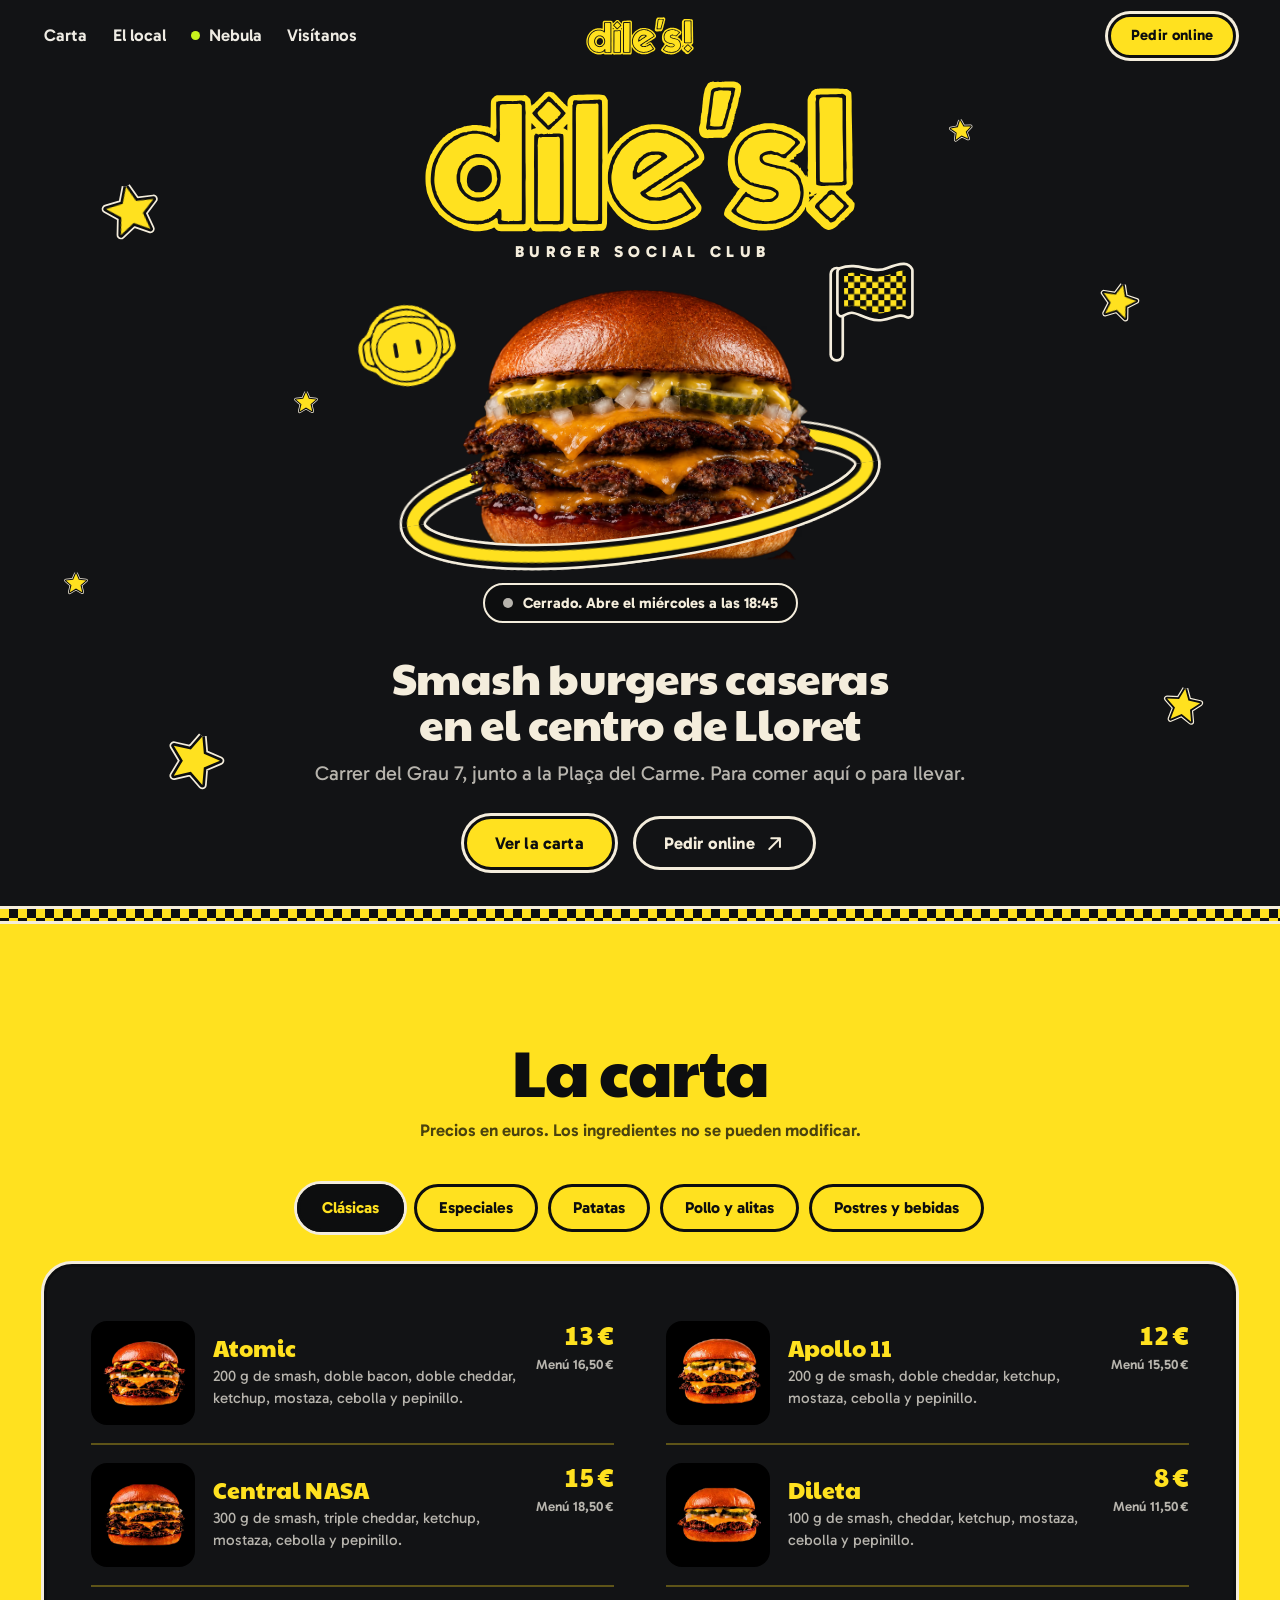
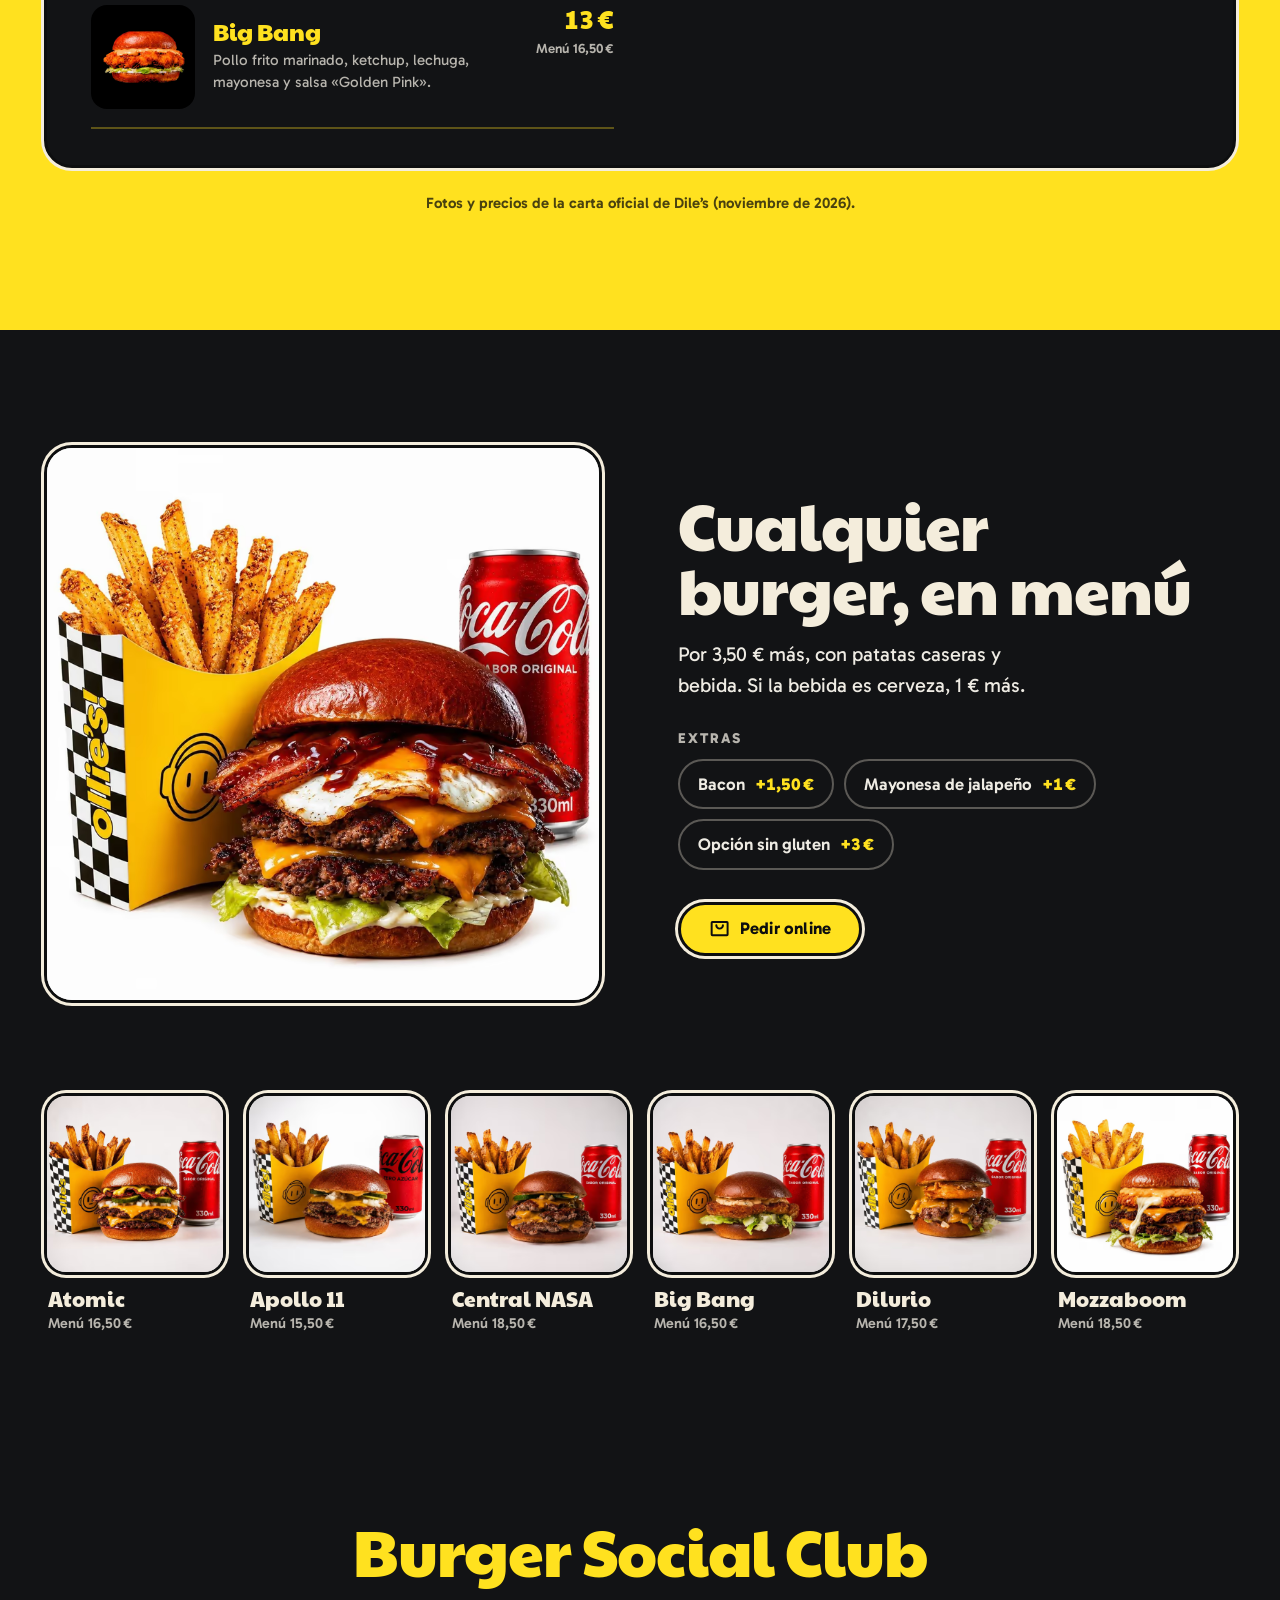
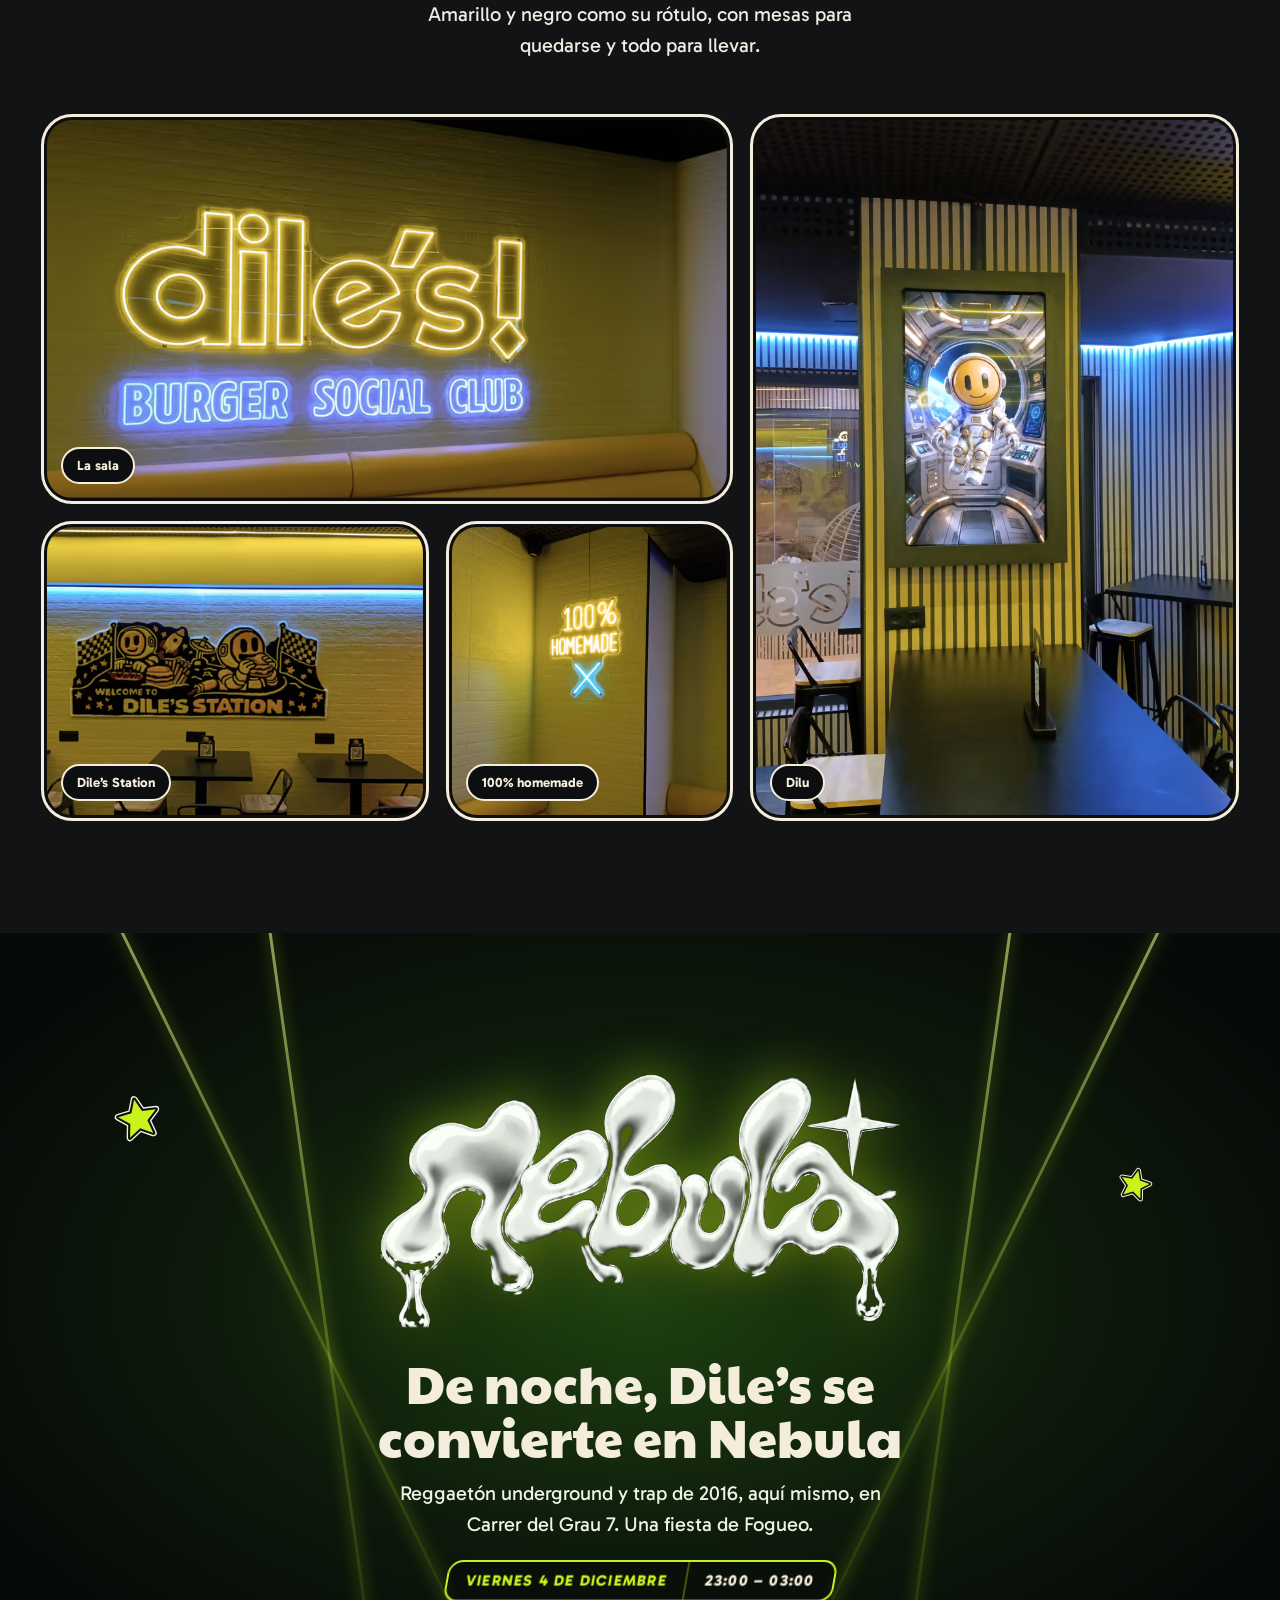
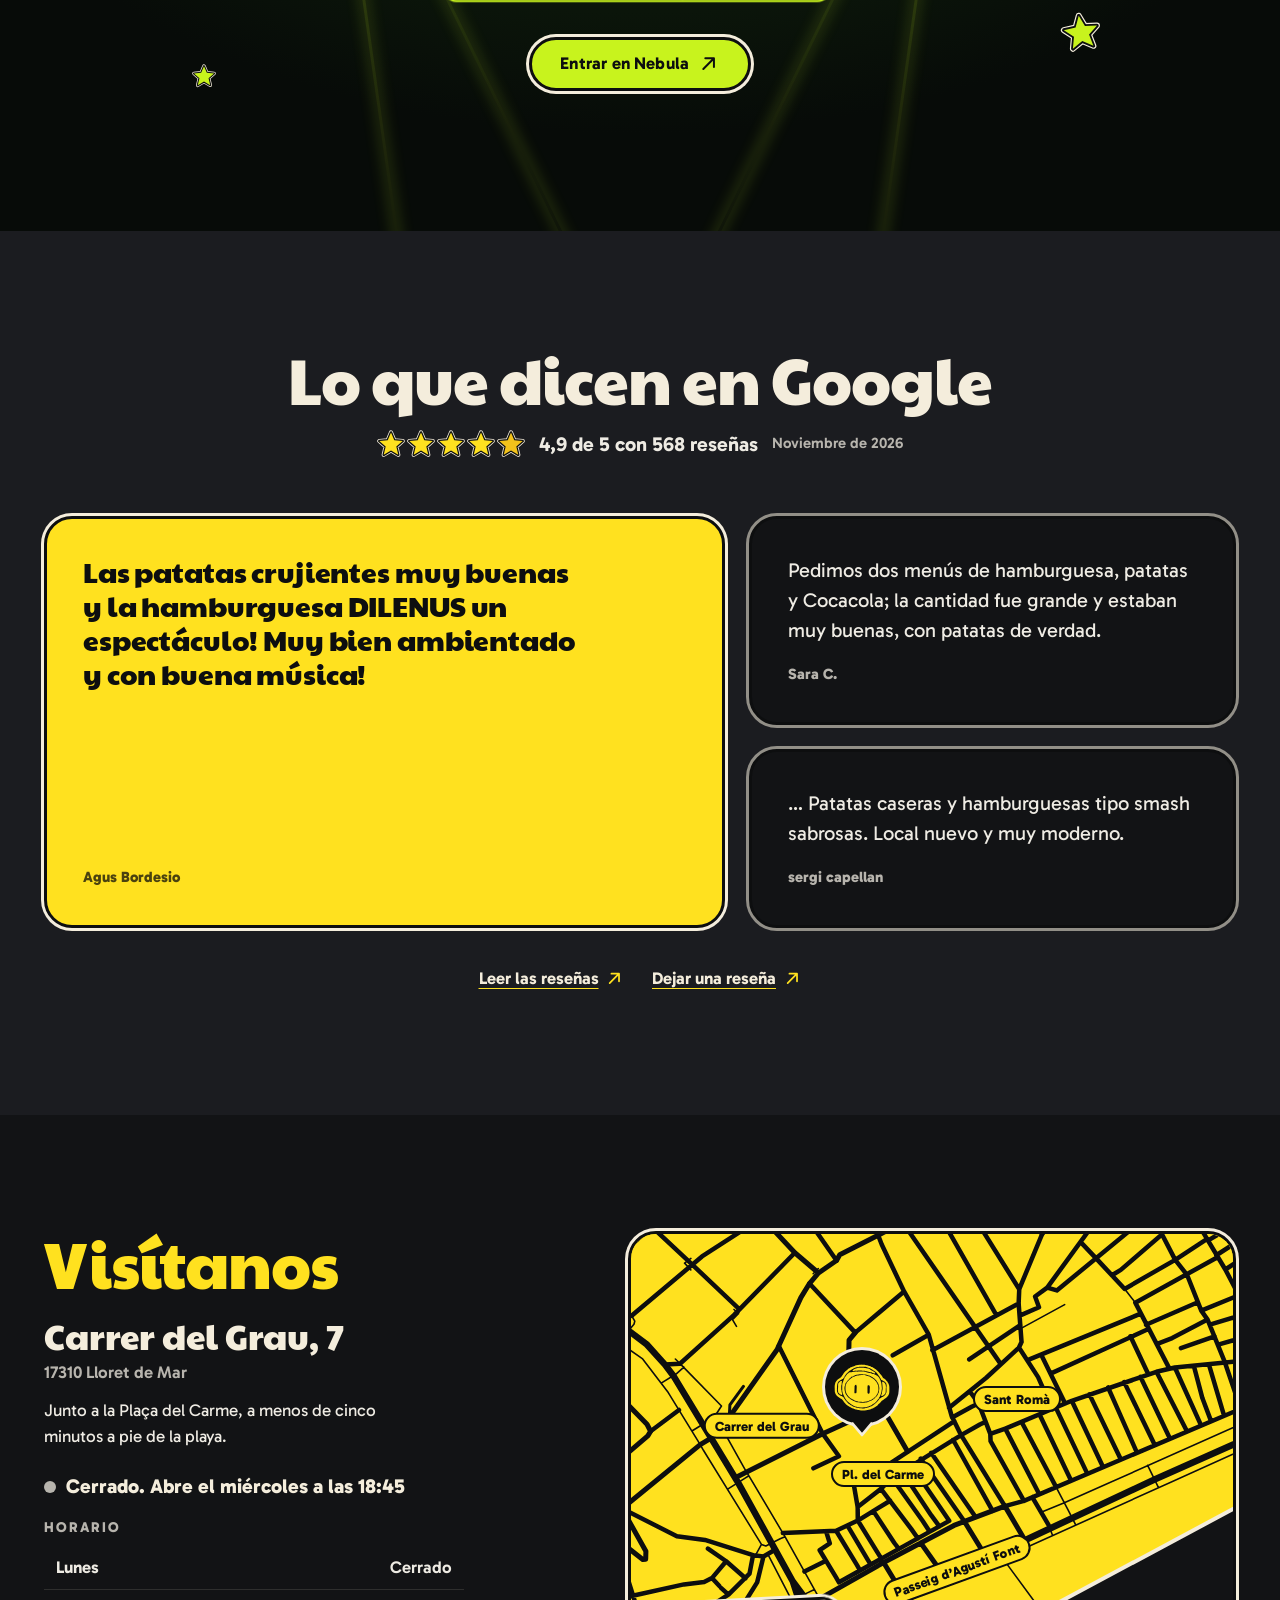
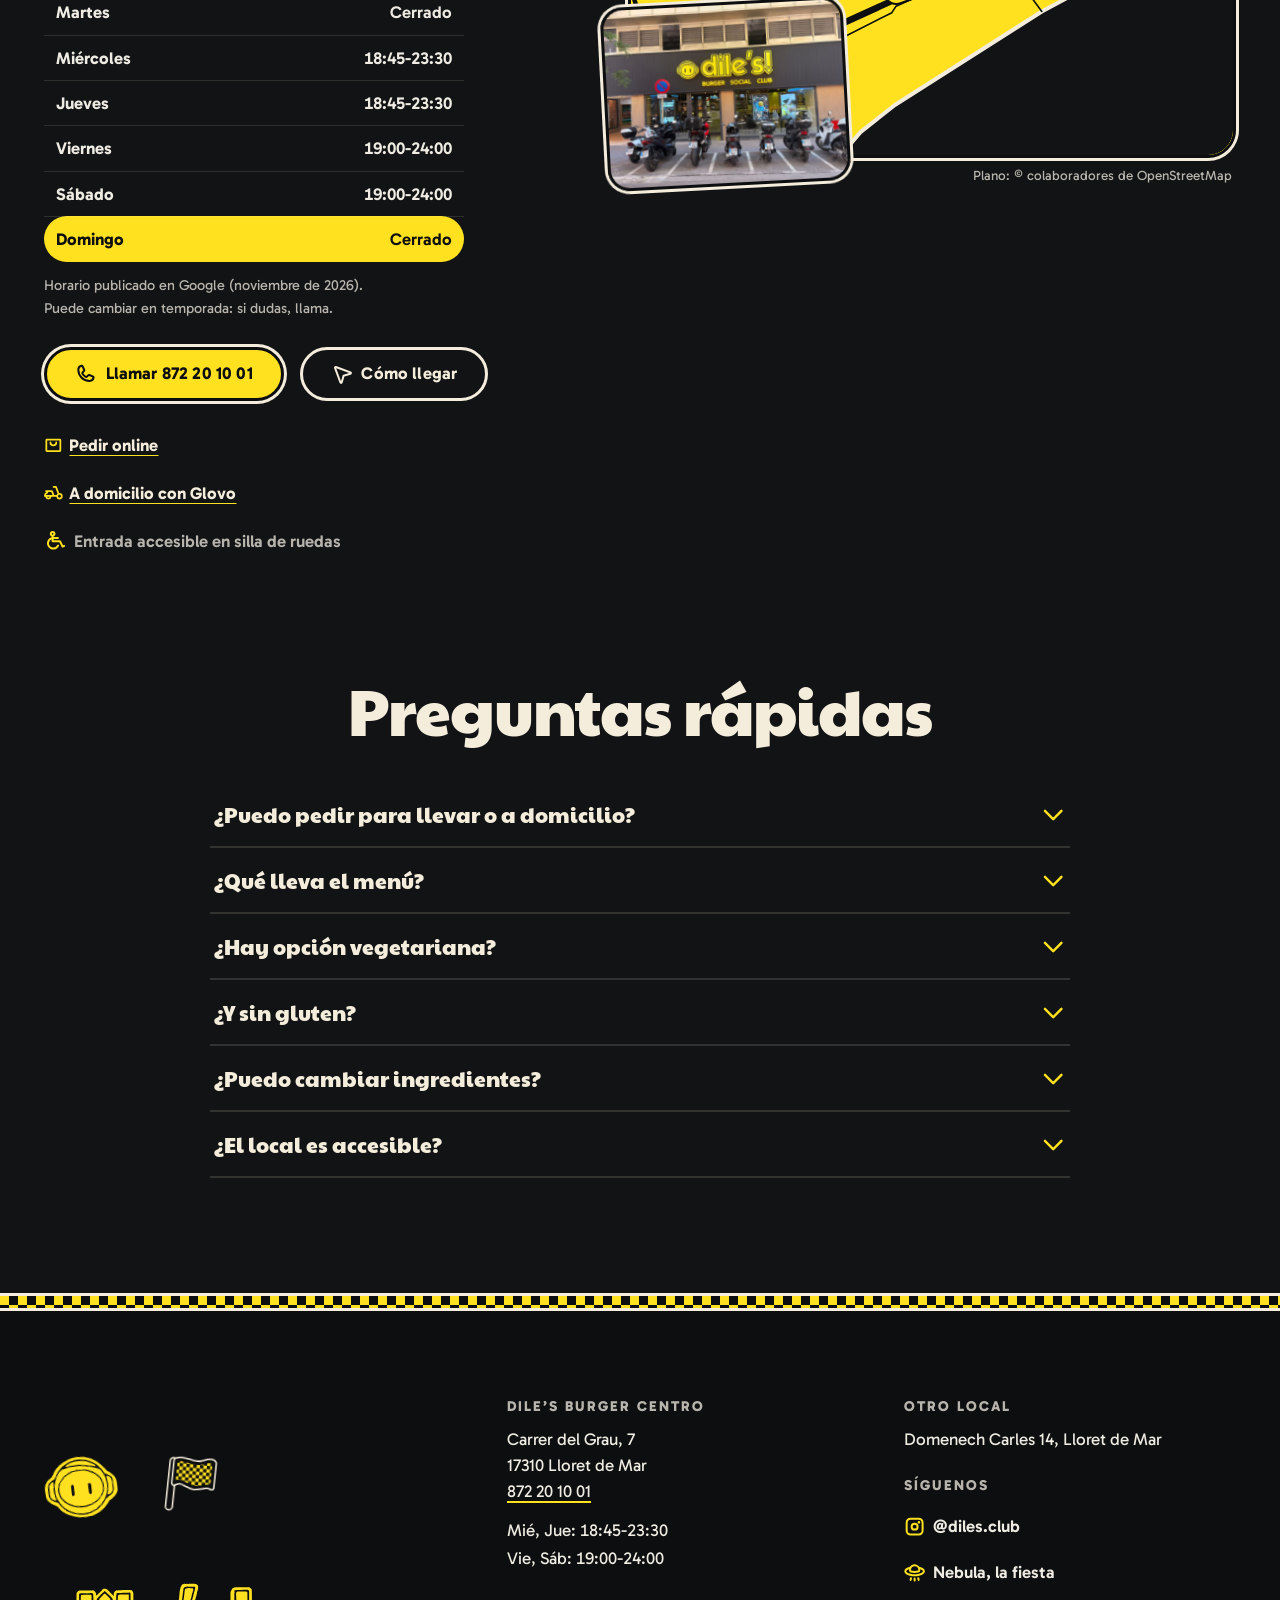
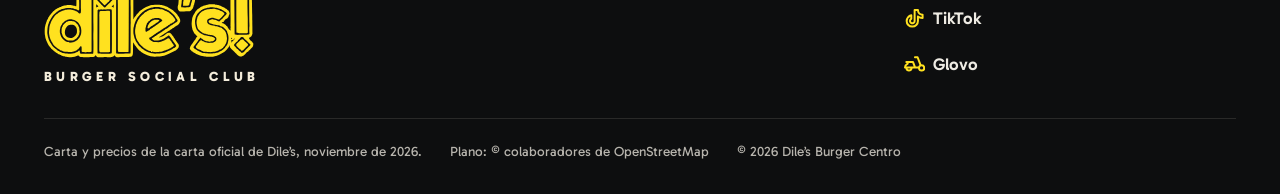
==== commit 81fadb6d: "Quitar la transición de vista entre páginas: la metamorfosis ya enlaza Dile's y Nebula y el fundido " ====
--- a/index.html
+++ b/index.html
@@ -21,7 +21,7 @@
 <link rel="preload" href="assets/fonts/gabarito-latin.woff2" as="font" type="font/woff2" crossorigin>
 <link rel="prefetch" href="nebula/">
 <link rel="stylesheet" href="assets/css/fuentes.css?v=83c00f59">
-<link rel="stylesheet" href="assets/css/estilos.css?v=891d36fd">
+<link rel="stylesheet" href="assets/css/estilos.css?v=977d55a3">
 <script>document.documentElement.classList.add("js");try{if(sessionStorage.getItem("diles-vuelta")){sessionStorage.removeItem("diles-vuelta");document.documentElement.classList.add("vuelta")}}catch(e){}</script>
 <script type="application/ld+json">{"@context":"https://schema.org","@type":"Restaurant","name":"Dile's Burger Centro","servesCuisine":["Hamburguesas","Burgers"],"priceRange":"10-20 €","telephone":"+34 872 20 10 01","address":{"@type":"PostalAddress","streetAddress":"Carrer del Grau, 7","postalCode":"17310","addressLocality":"Lloret de Mar","addressRegion":"Girona","addressCountry":"ES"},"geo":{"@type":"GeoCoordinates","latitude":41.6994432,"longitude":2.8456427},"openingHoursSpecification":[{"@type":"OpeningHoursSpecification","dayOfWeek":"Wednesday","opens":"18:45","closes":"23:30"},{"@type":"OpeningHoursSpecification","dayOfWeek":"Thursday","opens":"18:45","closes":"23:30"},{"@type":"OpeningHoursSpecification","dayOfWeek":"Friday","opens":"19:00","closes":"23:59"},{"@type":"OpeningHoursSpecification","dayOfWeek":"Saturday","opens":"19:00","closes":"23:59"}],"sameAs":["https://www.instagram.com/diles.club/","https://www.tiktok.com/@diles.club"],"hasMenu":"https://1benamar.github.io/diles/#carta","url":"https://1benamar.github.io/diles/"}</script>
 <script type="application/json" id="datos-web">{"lang":"es","horario":{"3":["18:45","23:30"],"4":["18:45","23:30"],"5":["19:00","24:00"],"6":["19:00","24:00"]},"estado":{"abierto":"Abierto hasta las {hora}","abiertoMedianoche":"Abierto hasta medianoche","abreHoy":"Abre hoy a las {hora}","abreManana":"Cerrado. Abre mañana a las {hora}","abreDia":"Cerrado. Abre el {dia} a las {hora}"},"dias":["domingo","lunes","martes","miércoles","jueves","viernes","sábado"]}</script>
--- a/assets/css/estilos.css
+++ b/assets/css/estilos.css
@@ -646,7 +646,6 @@
    y el fondo de Dile’s se convierte en la nebulosa verde desde el logo. Después nebula/ arranca con ese mismo logo en
    ese mismo sitio y lo lleva volando a su lugar. Con «reducir movimiento» es un fundido suave; sin JS, un enlace. */
 :root { --nebula: #c8f31d; --nebula-noche: #070b08; }
-@view-transition { navigation: auto; }
 
 .volteo { display: block; position: relative; border-radius: 28px; text-decoration: none; -webkit-tap-highlight-color: transparent; touch-action: manipulation; }
 .volteo:focus-visible { outline-offset: 12px; }
